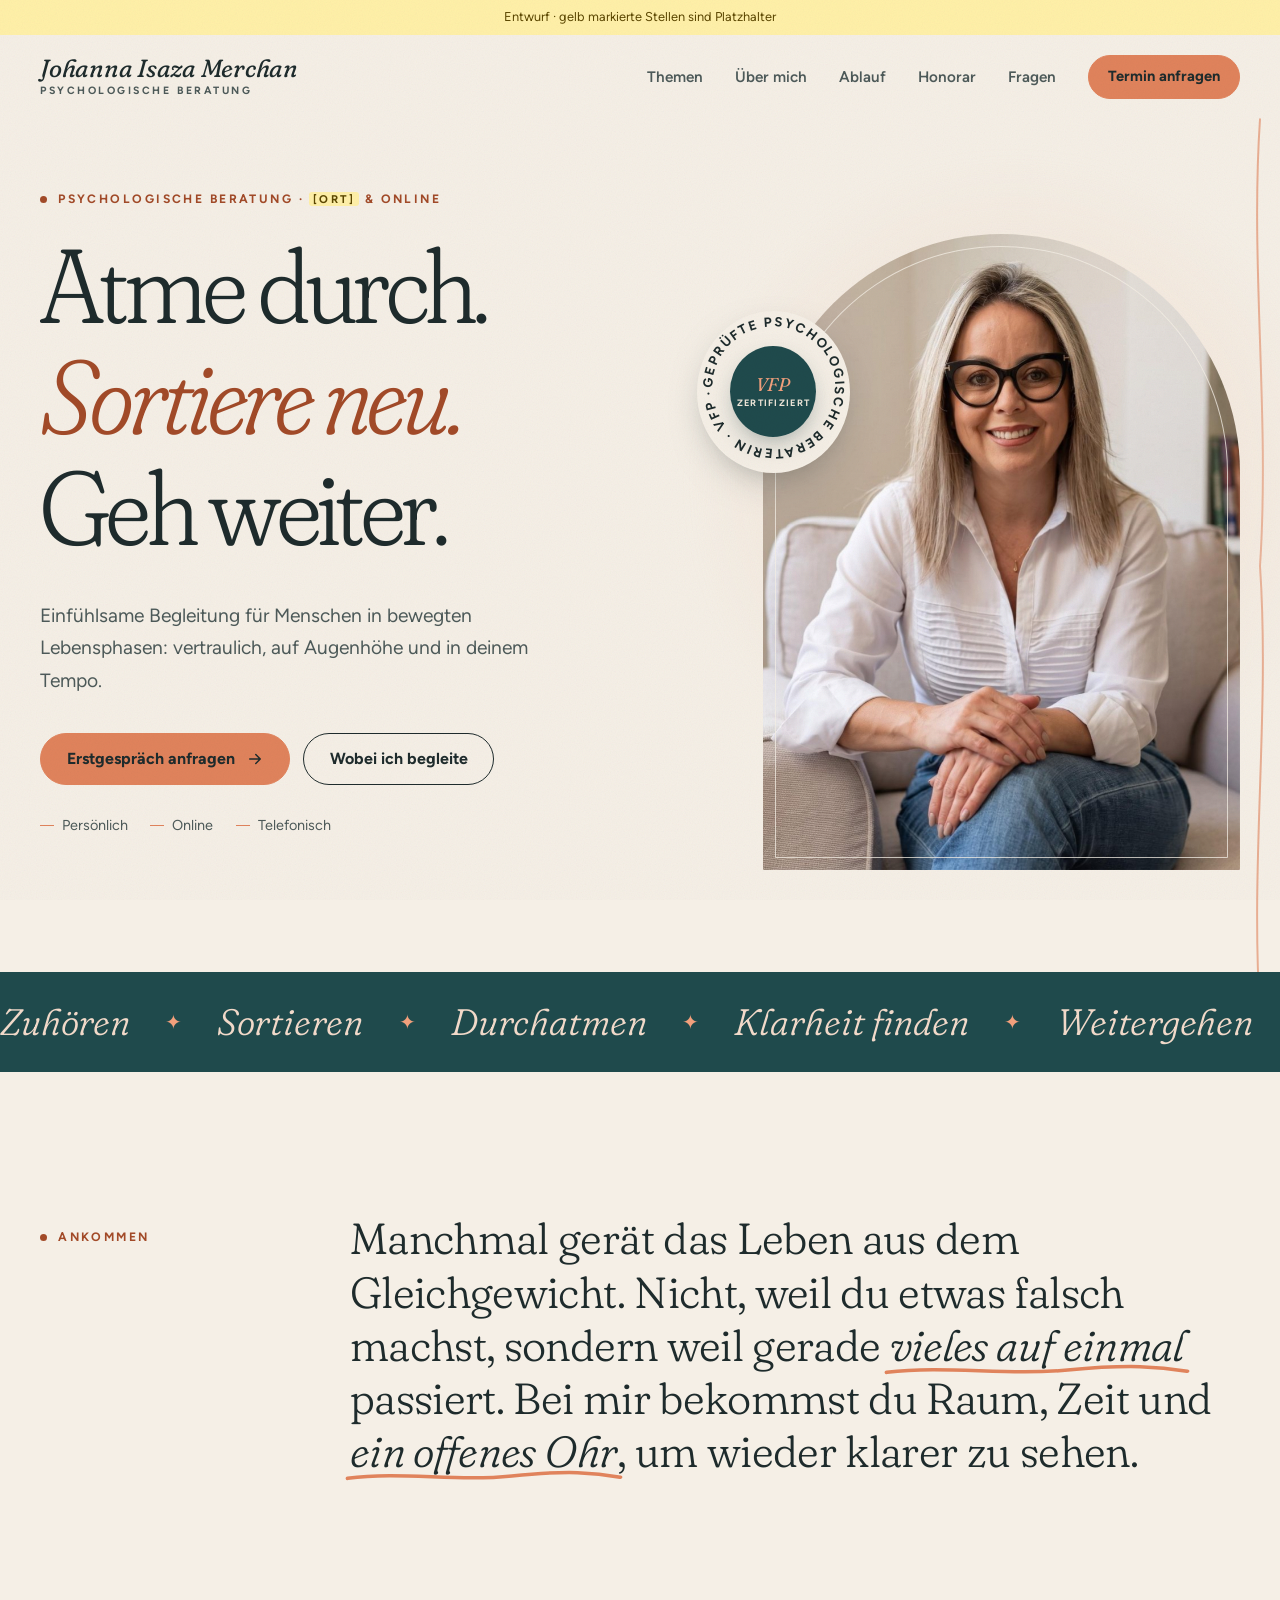
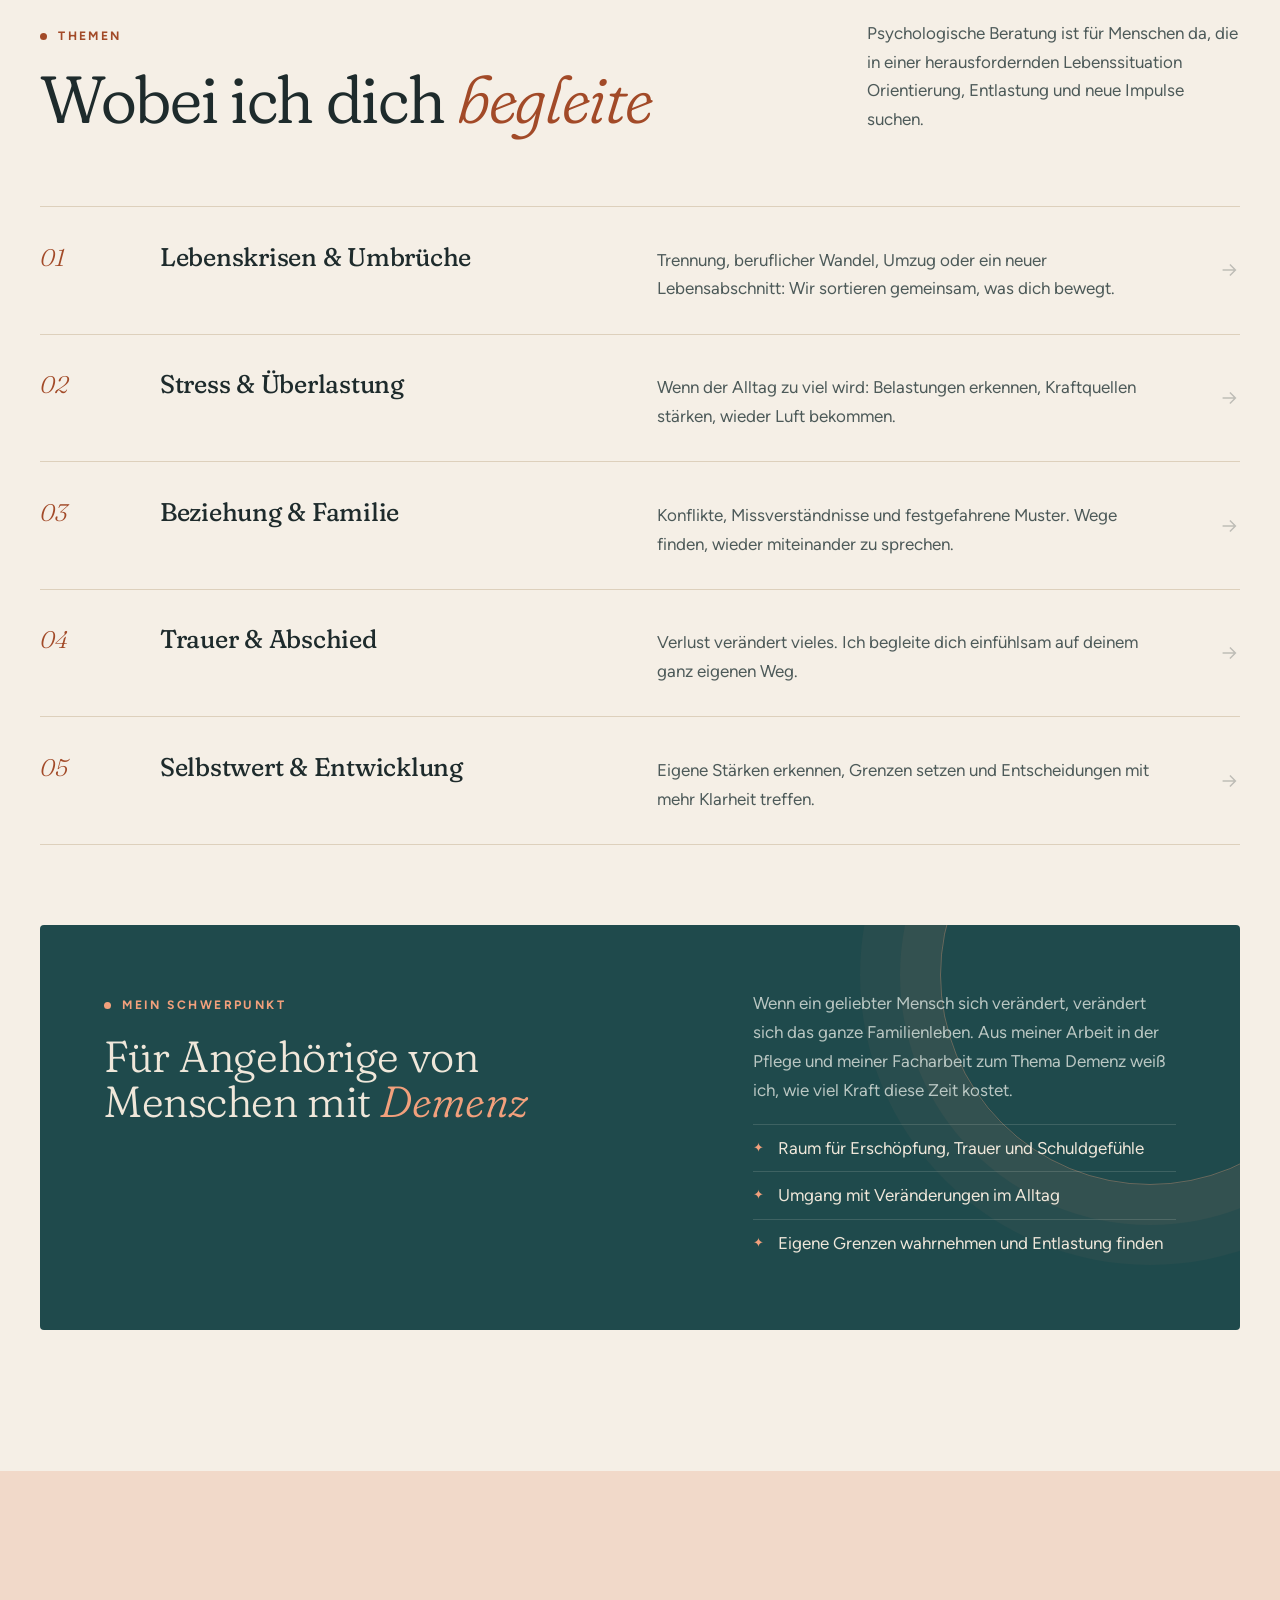
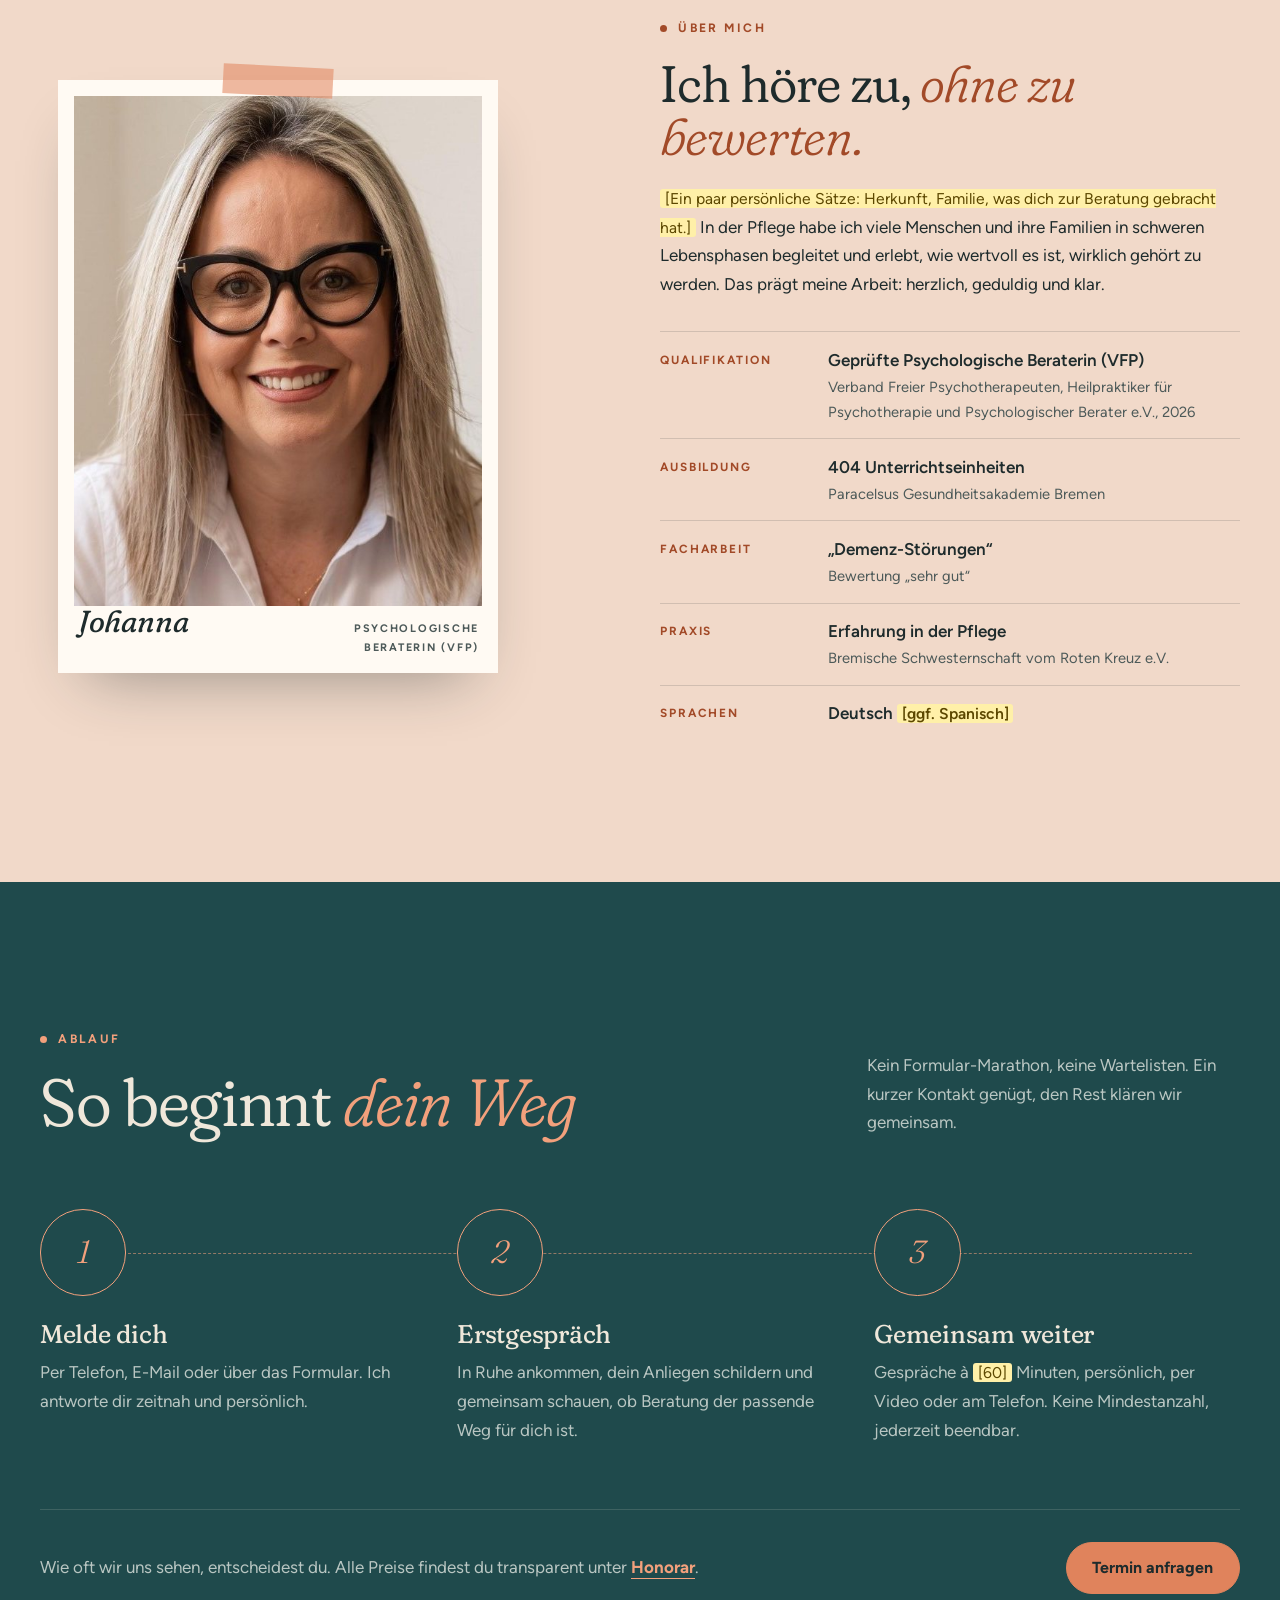
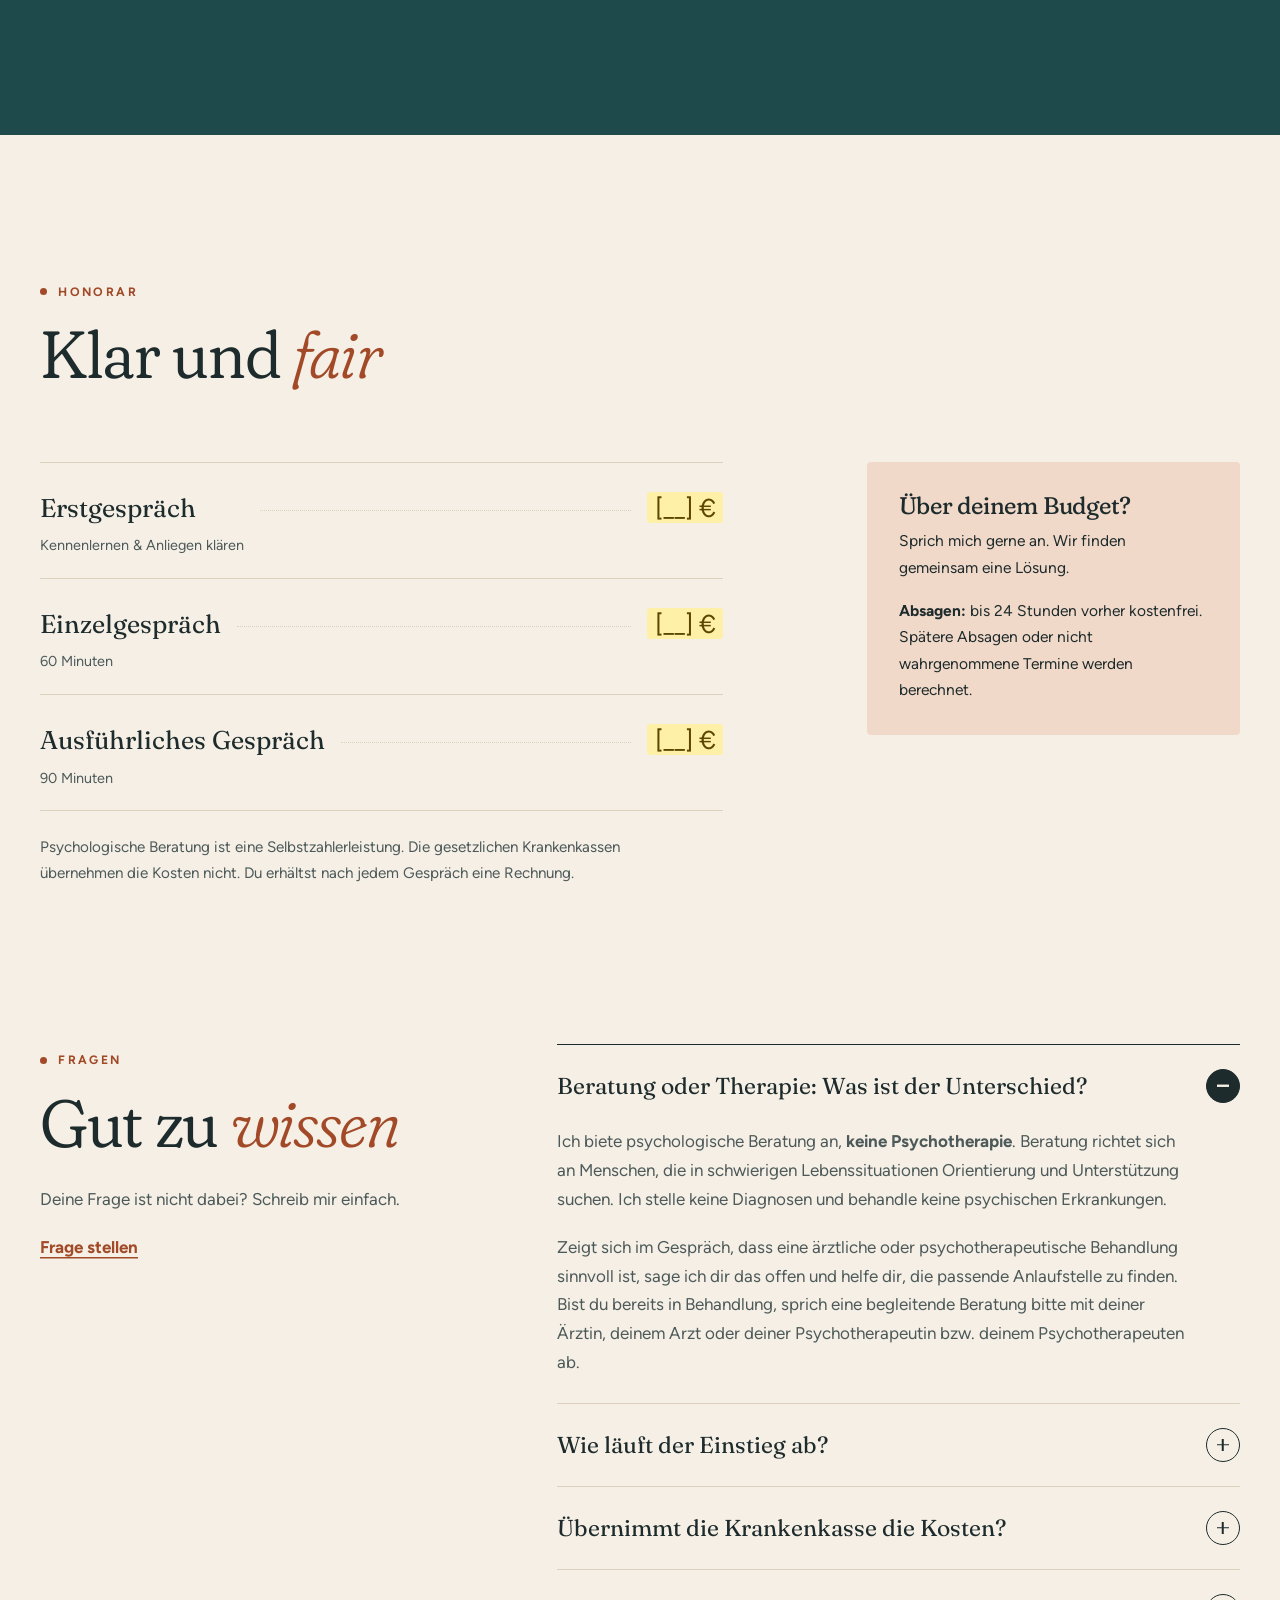
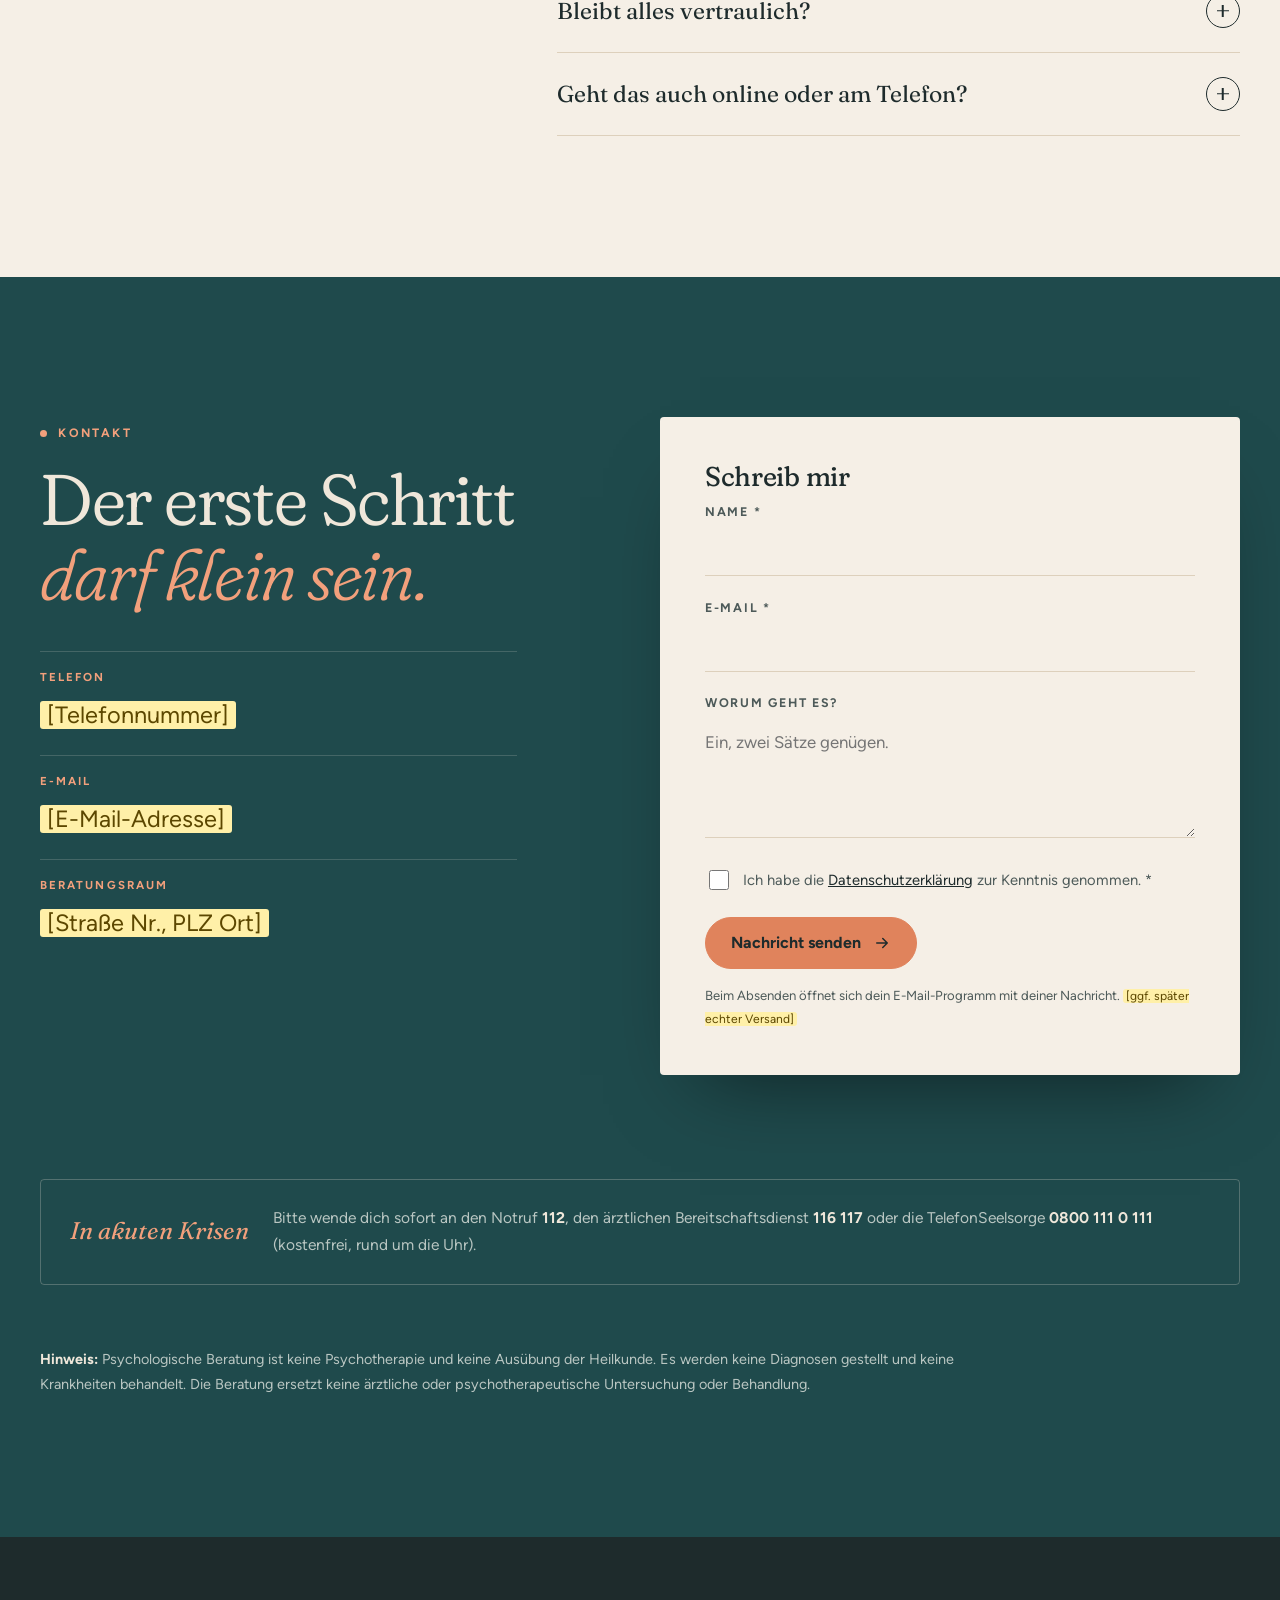
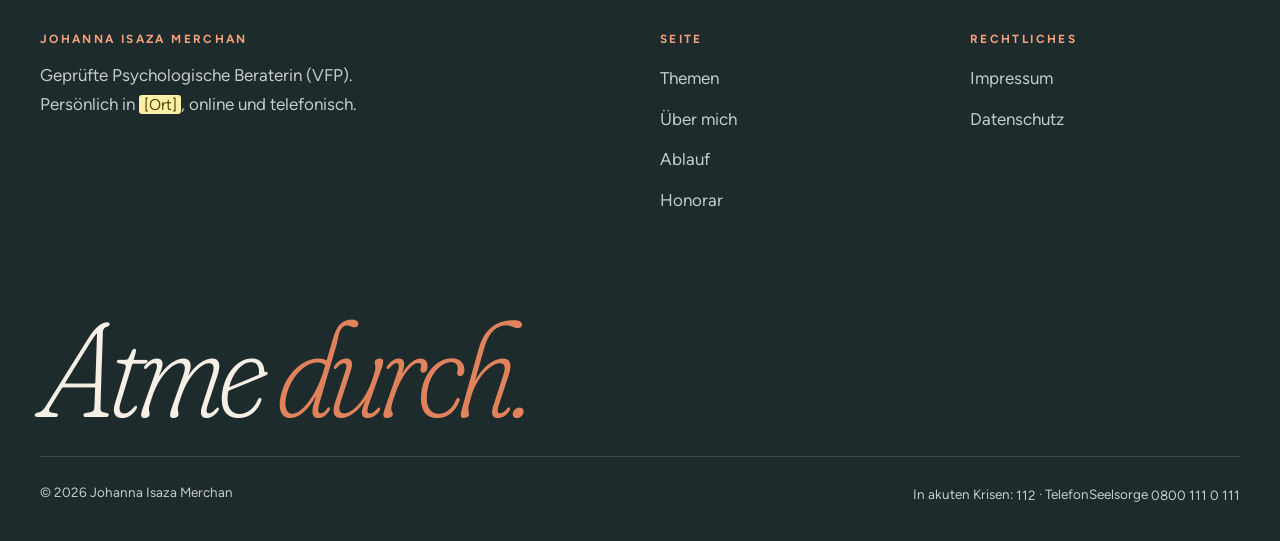
==== index.html @ af88d8fa "Redesign: original 'Der Weg' concept with design brief Replace the reference-like look with an origi" ====
<!doctype html>
<html lang="de">
<head>
  <meta charset="utf-8">
  <meta name="viewport" content="width=device-width, initial-scale=1, viewport-fit=cover">
  <title>Johanna Isaza Merchan · Psychologische Beratung</title>
  <meta name="description" content="Psychologische Beratung mit Johanna Isaza Merchan, geprüfte Psychologische Beraterin (VFP). Einfühlsame Begleitung bei Lebenskrisen, Stress, Beziehungsfragen und für Angehörige von Menschen mit Demenz.">
  <meta name="theme-color" content="#1f4a4c">
  <link rel="preload" href="assets/fonts/fraunces-latin-full-normal.woff2" as="font" type="font/woff2" crossorigin>
  <link rel="stylesheet" href="assets/css/style.css">
</head>
<body>
  <a class="skip-link" href="#main">Zum Inhalt springen</a>
  <div class="draft-banner">Entwurf · gelb markierte Stellen sind Platzhalter</div>

  <!-- ============ HEADER ============ -->
  <header class="site-header">
    <nav class="wrap nav" aria-label="Hauptnavigation">
      <a class="wordmark" href="#main"><b>Johanna Isaza Merchan</b><span>Psychologische Beratung</span></a>
      <button class="menu-toggle" aria-label="Menü öffnen" aria-expanded="false" aria-controls="menu"><span></span><span></span></button>
      <ul class="menu" id="menu">
        <li><a href="#themen">Themen</a></li>
        <li><a href="#ueber-mich">Über mich</a></li>
        <li><a href="#ablauf">Ablauf</a></li>
        <li><a href="#honorar">Honorar</a></li>
        <li><a href="#fragen">Fragen</a></li>
        <li><a href="#kontakt" class="btn">Termin anfragen</a></li>
        <li class="menu-extra"><em class="ph">[Telefon]</em> · <em class="ph">[E-Mail]</em></li>
      </ul>
    </nav>
  </header>

  <main id="main">
    <svg class="path" aria-hidden="true"><path id="path-line" d=""/></svg>

    <!-- ============ HERO ============ -->
    <section class="hero" aria-labelledby="hero-title">
      <div class="wrap hero-grid">
        <div class="hero-text">
          <span class="label"><span>Psychologische Beratung · <em class="ph">[Ort]</em> &amp; online</span></span>
          <h1 id="hero-title">
            <span class="line"><span style="--i:0">Atme durch.</span></span>
            <span class="line"><span style="--i:1"><em>Sortiere neu.</em></span></span>
            <span class="line"><span style="--i:2">Geh weiter.</span></span>
          </h1>
          <p class="hero-lead">Einfühlsame Begleitung für Menschen in bewegten Lebensphasen: vertraulich, auf Augenhöhe und in deinem Tempo.</p>
          <div class="hero-actions">
            <a href="#kontakt" class="btn">Erstgespräch anfragen
              <svg viewBox="0 0 24 24" fill="none" stroke="currentColor" stroke-width="2" stroke-linecap="round" stroke-linejoin="round" aria-hidden="true"><path d="M5 12h14M13 6l6 6-6 6"/></svg></a>
            <a href="#themen" class="btn btn-outline">Wobei ich begleite</a>
          </div>
          <div class="hero-meta"><span>Persönlich</span><span>Online</span><span>Telefonisch</span></div>
        </div>

        <figure class="hero-photo" style="margin:0">
          <div class="frame">
            <img src="assets/img/johanna.jpg" width="900" height="1118" fetchpriority="high"
                 alt="Johanna Isaza Merchan sitzt lächelnd auf einem hellen Sofa">
          </div>
          <div class="seal" aria-label="Geprüfte Psychologische Beraterin, VFP">
            <svg viewBox="0 0 100 100" aria-hidden="true">
              <defs><path id="seal-circle" d="M50,50 m-40,0 a40,40 0 1,1 80,0 a40,40 0 1,1 -80,0"/></defs>
              <text><textPath href="#seal-circle" textLength="250" lengthAdjust="spacing">Geprüfte Psychologische Beraterin · VFP ·</textPath></text>
            </svg>
            <div class="seal-core" aria-hidden="true"><b>VFP</b><small>ZERTIFIZIERT</small></div>
          </div>
        </figure>
      </div>
    </section>

    <!-- ============ RIBBON ============ -->
    <div class="ribbon" aria-hidden="true">
      <div class="ribbon-track">
        <span>Zuhören</span><span>Sortieren</span><span>Durchatmen</span><span>Klarheit finden</span><span>Weitergehen</span>
        <span>Zuhören</span><span>Sortieren</span><span>Durchatmen</span><span>Klarheit finden</span><span>Weitergehen</span>
      </div>
    </div>

    <!-- ============ STATEMENT ============ -->
    <section class="section" aria-label="Einleitung">
      <div class="wrap statement">
        <span class="label reveal">Ankommen</span>
        <p class="reveal" style="--d:.1s">Manchmal gerät das Leben aus dem Gleichgewicht. Nicht, weil du etwas falsch machst,
          sondern weil gerade <mark>vieles auf einmal</mark> passiert. Bei mir bekommst du Raum, Zeit und
          <mark>ein offenes Ohr</mark>, um wieder klarer zu sehen.</p>
      </div>
    </section>

    <!-- ============ TOPICS ============ -->
    <section id="themen" class="section" style="padding-top:0" aria-labelledby="topics-title">
      <div class="wrap">
        <div class="section-head">
          <div class="reveal">
            <span class="label">Themen</span>
            <h2 id="topics-title">Wobei ich dich <em>begleite</em></h2>
          </div>
          <p class="reveal" style="--d:.1s">Psychologische Beratung ist für Menschen da, die in einer herausfordernden Lebenssituation Orientierung, Entlastung und neue Impulse suchen.</p>
        </div>

        <ol class="topics">
          <li class="topic reveal"><h3>Lebenskrisen &amp; Umbrüche</h3><p>Trennung, beruflicher Wandel, Umzug oder ein neuer Lebensabschnitt: Wir sortieren gemeinsam, was dich bewegt.</p><svg class="arrow" viewBox="0 0 24 24" stroke-width="1.6" aria-hidden="true"><path d="M5 12h14M13 6l6 6-6 6"/></svg></li>
          <li class="topic reveal"><h3>Stress &amp; Überlastung</h3><p>Wenn der Alltag zu viel wird: Belastungen erkennen, Kraftquellen stärken, wieder Luft bekommen.</p><svg class="arrow" viewBox="0 0 24 24" stroke-width="1.6" aria-hidden="true"><path d="M5 12h14M13 6l6 6-6 6"/></svg></li>
          <li class="topic reveal"><h3>Beziehung &amp; Familie</h3><p>Konflikte, Missverständnisse und festgefahrene Muster. Wege finden, wieder miteinander zu sprechen.</p><svg class="arrow" viewBox="0 0 24 24" stroke-width="1.6" aria-hidden="true"><path d="M5 12h14M13 6l6 6-6 6"/></svg></li>
          <li class="topic reveal"><h3>Trauer &amp; Abschied</h3><p>Verlust verändert vieles. Ich begleite dich einfühlsam auf deinem ganz eigenen Weg.</p><svg class="arrow" viewBox="0 0 24 24" stroke-width="1.6" aria-hidden="true"><path d="M5 12h14M13 6l6 6-6 6"/></svg></li>
          <li class="topic reveal"><h3>Selbstwert &amp; Entwicklung</h3><p>Eigene Stärken erkennen, Grenzen setzen und Entscheidungen mit mehr Klarheit treffen.</p><svg class="arrow" viewBox="0 0 24 24" stroke-width="1.6" aria-hidden="true"><path d="M5 12h14M13 6l6 6-6 6"/></svg></li>
        </ol>

        <div class="spotlight reveal">
          <div>
            <span class="label">Mein Schwerpunkt</span>
            <h3>Für Angehörige von Menschen mit <em>Demenz</em></h3>
          </div>
          <div>
            <p>Wenn ein geliebter Mensch sich verändert, verändert sich das ganze Familienleben. Aus meiner Arbeit in der Pflege
              und meiner Facharbeit zum Thema Demenz weiß ich, wie viel Kraft diese Zeit kostet.</p>
            <ul>
              <li>Raum für Erschöpfung, Trauer und Schuldgefühle</li>
              <li>Umgang mit Veränderungen im Alltag</li>
              <li>Eigene Grenzen wahrnehmen und Entlastung finden</li>
            </ul>
          </div>
        </div>
      </div>
    </section>

    <!-- ============ ABOUT ============ -->
    <section id="ueber-mich" class="section blush" aria-labelledby="about-title">
      <div class="wrap about">
        <figure class="card-photo reveal">
          <span class="tape" aria-hidden="true"></span>
          <img src="assets/img/johanna-portrait.jpg" width="560" height="700" loading="lazy" alt="Porträt von Johanna Isaza Merchan">
          <figcaption><b>Johanna</b><span>Psychologische<br>Beraterin (VFP)</span></figcaption>
        </figure>

        <div class="about-text">
          <span class="label reveal">Über mich</span>
          <h2 id="about-title" class="reveal" style="margin-top:1rem">Ich höre zu, <em>ohne zu bewerten.</em></h2>
          <p class="reveal"><em class="ph">[Ein paar persönliche Sätze: Herkunft, Familie, was dich zur Beratung gebracht hat.]</em>
            In der Pflege habe ich viele Menschen und ihre Familien in schweren Lebensphasen begleitet und erlebt,
            wie wertvoll es ist, wirklich gehört zu werden. Das prägt meine Arbeit: herzlich, geduldig und klar.</p>
          <dl class="facts reveal">
            <div><dt>Qualifikation</dt><dd>Geprüfte Psychologische Beraterin (VFP)<small>Verband Freier Psychotherapeuten, Heilpraktiker für Psychotherapie und Psychologischer Berater e.V., 2026</small></dd></div>
            <div><dt>Ausbildung</dt><dd>404 Unterrichtseinheiten<small>Paracelsus Gesundheitsakademie Bremen</small></dd></div>
            <div><dt>Facharbeit</dt><dd>„Demenz-Störungen“<small>Bewertung „sehr gut“</small></dd></div>
            <div><dt>Praxis</dt><dd>Erfahrung in der Pflege<small>Bremische Schwesternschaft vom Roten Kreuz e.V.</small></dd></div>
            <div><dt>Sprachen</dt><dd>Deutsch <em class="ph">[ggf. Spanisch]</em></dd></div>
          </dl>
        </div>
      </div>
    </section>

    <!-- ============ PROCESS ============ -->
    <section id="ablauf" class="section dark" aria-labelledby="process-title">
      <div class="wrap">
        <div class="section-head">
          <div class="reveal">
            <span class="label">Ablauf</span>
            <h2 id="process-title">So beginnt <em>dein Weg</em></h2>
          </div>
          <p class="reveal" style="--d:.1s">Kein Formular-Marathon, keine Wartelisten. Ein kurzer Kontakt genügt, den Rest klären wir gemeinsam.</p>
        </div>
        <ol class="steps">
          <li class="step reveal"><span class="step-no">1</span><h3>Melde dich</h3><p>Per Telefon, E-Mail oder über das Formular. Ich antworte dir zeitnah und persönlich.</p></li>
          <li class="step reveal" style="--d:.12s"><span class="step-no">2</span><h3>Erstgespräch</h3><p>In Ruhe ankommen, dein Anliegen schildern und gemeinsam schauen, ob Beratung der passende Weg für dich ist.</p></li>
          <li class="step reveal" style="--d:.24s"><span class="step-no">3</span><h3>Gemeinsam weiter</h3><p>Gespräche à <em class="ph">[60]</em> Minuten, persönlich, per Video oder am Telefon. Keine Mindestanzahl, jederzeit beendbar.</p></li>
        </ol>
        <div class="process-foot reveal">
          <p>Wie oft wir uns sehen, entscheidest du. Alle Preise findest du transparent unter <a href="#honorar" class="link">Honorar</a>.</p>
          <a href="#kontakt" class="btn">Termin anfragen</a>
        </div>
      </div>
    </section>

    <!-- ============ FEES ============ -->
    <section id="honorar" class="section" aria-labelledby="fees-title">
      <div class="wrap">
        <div class="section-head">
          <div class="reveal">
            <span class="label">Honorar</span>
            <h2 id="fees-title">Klar und <em>fair</em></h2>
          </div>
        </div>
        <div class="fees">
          <div class="menu-card reveal">
            <div class="price"><span class="what">Erstgespräch<small>Kennenlernen &amp; Anliegen klären</small></span><span class="dots"></span><span class="amount"><em class="ph">[__] €</em></span></div>
            <div class="price"><span class="what">Einzelgespräch<small>60 Minuten</small></span><span class="dots"></span><span class="amount"><em class="ph">[__] €</em></span></div>
            <div class="price"><span class="what">Ausführliches Gespräch<small>90 Minuten</small></span><span class="dots"></span><span class="amount"><em class="ph">[__] €</em></span></div>
            <p class="fees-note">Psychologische Beratung ist eine Selbstzahlerleistung. Die gesetzlichen Krankenkassen übernehmen die Kosten nicht. Du erhältst nach jedem Gespräch eine Rechnung.</p>
          </div>
          <aside class="side-note reveal" style="--d:.12s">
            <h3>Über deinem Budget?</h3>
            <p>Sprich mich gerne an. Wir finden gemeinsam eine Lösung.</p>
            <p><b>Absagen:</b> bis 24 Stunden vorher kostenfrei. Spätere Absagen oder nicht wahrgenommene Termine werden berechnet.</p>
          </aside>
        </div>
      </div>
    </section>

    <!-- ============ FAQ ============ -->
    <section id="fragen" class="section" style="padding-top:0" aria-labelledby="faq-title">
      <div class="wrap faq-grid">
        <div class="faq-intro reveal">
          <span class="label">Fragen</span>
          <h2 id="faq-title" style="margin-top:1rem">Gut zu <em>wissen</em></h2>
          <p>Deine Frage ist nicht dabei? Schreib mir einfach.</p>
          <a href="#kontakt" class="link">Frage stellen</a>
        </div>
        <div class="faq-list reveal" style="--d:.1s">
          <details open>
            <summary>Beratung oder Therapie: Was ist der Unterschied?<i aria-hidden="true"></i></summary>
            <div class="answer">
              <p>Ich biete psychologische Beratung an, <strong>keine Psychotherapie</strong>. Beratung richtet sich an Menschen,
                die in schwierigen Lebenssituationen Orientierung und Unterstützung suchen. Ich stelle keine Diagnosen und
                behandle keine psychischen Erkrankungen.</p>
              <p>Zeigt sich im Gespräch, dass eine ärztliche oder psychotherapeutische Behandlung sinnvoll ist, sage ich dir das
                offen und helfe dir, die passende Anlaufstelle zu finden. Bist du bereits in Behandlung, sprich eine begleitende
                Beratung bitte mit deiner Ärztin, deinem Arzt oder deiner Psychotherapeutin bzw. deinem Psychotherapeuten ab.</p>
            </div>
          </details>
          <details>
            <summary>Wie läuft der Einstieg ab?<i aria-hidden="true"></i></summary>
            <div class="answer"><p>Du meldest dich per Telefon, E-Mail oder Formular. Im Erstgespräch schilderst du in Ruhe deine Situation, und wir planen gemeinsam die nächsten Schritte.</p></div>
          </details>
          <details>
            <summary>Übernimmt die Krankenkasse die Kosten?<i aria-hidden="true"></i></summary>
            <div class="answer"><p>Nein. Psychologische Beratung ist keine Kassenleistung, die Kosten trägst du selbst. Nach jedem Gespräch erhältst du eine Rechnung.</p></div>
          </details>
          <details>
            <summary>Bleibt alles vertraulich?<i aria-hidden="true"></i></summary>
            <div class="answer"><p>Ja. Was du mir anvertraust, bleibt unter uns. Mit deinen Daten gehe ich sorgfältig um (siehe <a href="datenschutz.html" class="link">Datenschutz</a>).</p></div>
          </details>
          <details>
            <summary>Geht das auch online oder am Telefon?<i aria-hidden="true"></i></summary>
            <div class="answer"><p>Ja. Viele schätzen es, von zu Hause aus zu sprechen. Gespräche sind persönlich in <em class="ph">[Ort]</em>, per Video oder telefonisch möglich.</p></div>
          </details>
        </div>
      </div>
    </section>

    <!-- ============ CONTACT ============ -->
    <section id="kontakt" class="section dark" aria-labelledby="contact-title">
      <div class="wrap contact">
        <div class="contact-intro">
          <span class="label reveal">Kontakt</span>
          <h2 id="contact-title" class="reveal" style="margin-top:1rem">Der erste Schritt <em>darf klein sein.</em></h2>
          <ul class="contact-lines reveal">
            <li><small>Telefon</small><a href="tel:+490000000000"><em class="ph">[Telefonnummer]</em></a></li>
            <li><small>E-Mail</small><a href="mailto:kontakt@example.de"><em class="ph">[E-Mail-Adresse]</em></a></li>
            <li><small>Beratungsraum</small><span><em class="ph">[Straße Nr., PLZ Ort]</em></span></li>
          </ul>
        </div>

        <form class="form reveal" id="contact-form" style="--d:.12s" novalidate>
          <h3>Schreib mir</h3>
          <div class="field"><label for="name">Name *</label><input id="name" name="name" autocomplete="name" required></div>
          <div class="field"><label for="email">E-Mail *</label><input id="email" name="email" type="email" autocomplete="email" required></div>
          <div class="field"><label for="message">Worum geht es?</label><textarea id="message" name="message" placeholder="Ein, zwei Sätze genügen."></textarea></div>
          <label class="check"><input type="checkbox" name="privacy" required><span>Ich habe die <a href="datenschutz.html">Datenschutzerklärung</a> zur Kenntnis genommen. *</span></label>
          <button type="submit" class="btn">Nachricht senden
            <svg viewBox="0 0 24 24" fill="none" stroke="currentColor" stroke-width="2" stroke-linecap="round" stroke-linejoin="round" aria-hidden="true"><path d="M5 12h14M13 6l6 6-6 6"/></svg></button>
          <p class="hint" style="margin:1rem 0 0">Beim Absenden öffnet sich dein E-Mail-Programm mit deiner Nachricht. <em class="ph">[ggf. später echter Versand]</em></p>
        </form>

        <div class="crisis reveal">
          <strong>In akuten Krisen</strong>
          <p>Bitte wende dich sofort an den Notruf <a href="tel:112">112</a>, den ärztlichen Bereitschaftsdienst
            <a href="tel:116117">116 117</a> oder die TelefonSeelsorge <a href="tel:08001110111">0800 111 0 111</a> (kostenfrei, rund um die Uhr).</p>
        </div>
        <p class="notice"><b>Hinweis:</b> Psychologische Beratung ist keine Psychotherapie und keine Ausübung der Heilkunde. Es werden keine
          Diagnosen gestellt und keine Krankheiten behandelt. Die Beratung ersetzt keine ärztliche oder psychotherapeutische Untersuchung oder Behandlung.</p>
      </div>
    </section>
  </main>

  <!-- ============ FOOTER ============ -->
  <footer class="site-footer">
    <div class="wrap">
      <div class="footer-top">
        <div>
          <h2>Johanna Isaza Merchan</h2>
          <p>Geprüfte Psychologische Beraterin (VFP).<br>Persönlich in <em class="ph">[Ort]</em>, online und telefonisch.</p>
        </div>
        <div>
          <h2>Seite</h2>
          <ul><li><a href="#themen">Themen</a></li><li><a href="#ueber-mich">Über mich</a></li><li><a href="#ablauf">Ablauf</a></li><li><a href="#honorar">Honorar</a></li></ul>
        </div>
        <div>
          <h2>Rechtliches</h2>
          <ul><li><a href="impressum.html">Impressum</a></li><li><a href="datenschutz.html">Datenschutz</a></li></ul>
        </div>
      </div>
      <p class="giant" aria-hidden="true">Atme <em>durch.</em></p>
      <div class="footer-bottom">
        <span>© <span id="year">2026</span> Johanna Isaza Merchan</span>
        <span>In akuten Krisen: <a href="tel:112">112</a> · TelefonSeelsorge <a href="tel:08001110111">0800 111 0 111</a></span>
      </div>
    </div>
  </footer>

  <div class="quickbar" aria-label="Schnellkontakt">
    <a href="#kontakt" class="btn">Termin anfragen</a>
    <a href="tel:+490000000000" class="btn btn-outline">Anrufen</a>
  </div>

  <script src="assets/js/main.js"></script>
</body>
</html>
---- assets/css/style.css ----
/* ==========================================================
   Johanna Isaza Merchan – Psychologische Beratung
   Concept: "Der Weg" – see DESIGN.md
   Fonts are self-hosted (no requests to Google → DSGVO-friendly)
   ========================================================== */

@font-face { font-family: "Fraunces"; font-style: normal; font-weight: 100 900; font-display: swap;
  src: url("../fonts/fraunces-latin-full-normal.woff2") format("woff2"); }
@font-face { font-family: "Fraunces"; font-style: italic; font-weight: 100 900; font-display: swap;
  src: url("../fonts/fraunces-latin-full-italic.woff2") format("woff2"); }
@font-face { font-family: "Figtree"; font-style: normal; font-weight: 300 900; font-display: swap;
  src: url("../fonts/figtree-latin-wght-normal.woff2") format("woff2"); }

:root {
  /* palette – roles documented in DESIGN.md */
  --paper: #f5efe6;
  --paper-deep: #ede4d6;
  --sand: #ddd0bc;
  --blush: #f1d9c9;
  --ink: #1e2b2c;
  --ink-soft: #4d5a59;
  --petrol: #1f4a4c;
  --petrol-deep: #163738;
  --apricot: #e0835c;          /* accent surfaces – always with ink text */
  --apricot-light: #f2a07c;    /* accent text on petrol */
  --apricot-ink: #a24a28;      /* accent text on paper (AA contrast) */
  --on-dark: #efe7da;
  --on-dark-soft: #b9c6c2;

  --display: "Fraunces", "Iowan Old Style", Georgia, serif;
  --text: "Figtree", "Avenir Next", "Segoe UI", sans-serif;

  --max: 1240px;
  --gutter: clamp(1rem, 4vw, 2.5rem);
  --radius: 4px;
  --ease: cubic-bezier(.2, .7, .2, 1);
}

/* ---------- base ---------- */
*, *::before, *::after { box-sizing: border-box; }
html { overflow-x: clip; scroll-behavior: smooth; scroll-padding-top: 90px; -webkit-text-size-adjust: 100%; text-size-adjust: 100%; }
body {
  margin: 0; background: var(--paper); color: var(--ink);
  font-family: var(--text); font-size: 1.0625rem; line-height: 1.7; font-weight: 400;
  -webkit-font-smoothing: antialiased; overflow-x: clip;
}
/* paper grain over everything */
body::after {
  content: ""; position: fixed; inset: 0; pointer-events: none; z-index: 100; opacity: .07; mix-blend-mode: multiply;
  background-image: url("data:image/svg+xml,%3Csvg xmlns='http://www.w3.org/2000/svg' width='180' height='180'%3E%3Cfilter id='n'%3E%3CfeTurbulence type='fractalNoise' baseFrequency='.85' numOctaves='3' stitchTiles='stitch'/%3E%3C/filter%3E%3Crect width='100%25' height='100%25' filter='url(%23n)'/%3E%3C/svg%3E");
}
img { max-width: 100%; height: auto; display: block; }
a { color: inherit; }
::selection { background: var(--apricot); color: var(--ink); }
:focus-visible { outline: 2px solid var(--apricot); outline-offset: 3px; border-radius: 2px; }

h1, h2, h3 {
  font-family: var(--display); font-weight: 340; line-height: 1.04; letter-spacing: -.02em; margin: 0 0 .4em;
  font-variation-settings: "SOFT" 100, "WONK" 0; font-optical-sizing: auto;
}
h1 em, h2 em, h3 em { font-style: italic; font-weight: 300; font-variation-settings: "SOFT" 100, "WONK" 1; }
h2 { font-size: clamp(2.4rem, 5.2vw, 4.4rem); }
h3 { font-size: clamp(1.4rem, 2vw, 1.75rem); font-weight: 420; letter-spacing: -.01em; }
p { margin: 0 0 1.1em; }

.wrap { width: min(var(--max), 100% - 2 * var(--gutter)); margin-inline: auto; position: relative; z-index: 2; }
.label {
  display: inline-flex; align-items: center; gap: .7rem;
  font-size: .76rem; font-weight: 700; letter-spacing: .2em; text-transform: uppercase; color: var(--apricot-ink);
}
.label::before { content: ""; width: 7px; height: 7px; border-radius: 50%; background: currentColor; }
.label > span { line-height: 1.6; }
.dark .label { color: var(--apricot-light); }
.skip-link { position: absolute; left: -999px; top: .5rem; z-index: 200; background: var(--ink); color: var(--paper); padding: .6rem 1rem; }
.skip-link:focus { left: .5rem; }
.sr-only { position: absolute; width: 1px; height: 1px; overflow: hidden; clip: rect(0 0 0 0); white-space: nowrap; }

/* draft placeholders – remove before going live */
.ph { background: #fff0a8; color: #5c4700; padding: 0 .3em; border-radius: 3px; font-style: normal; font-family: var(--text); font-size: .92em; }
.draft-banner { background: #fff0a8; color: #5c4700; text-align: center; font-size: .8rem; padding: .4rem 1rem; position: relative; z-index: 60; }

/* ---------- buttons & links ---------- */
.btn {
  --bg: var(--apricot); --fg: var(--ink);
  display: inline-flex; align-items: center; justify-content: center; gap: .7rem; min-height: 52px;
  padding: .9rem 1.6rem; border-radius: 999px; border: 1.5px solid var(--bg);
  background: var(--bg); color: var(--fg); font: 700 1rem/1 var(--text); text-decoration: none; cursor: pointer;
  transition: transform .4s var(--ease), background .3s, color .3s, border-color .3s;
}
.btn svg { width: 18px; height: 18px; transition: transform .4s var(--ease); }
.btn:hover { transform: translateY(-2px); }
.btn:hover svg { transform: translateX(4px); }
.btn-outline { --bg: transparent; --fg: var(--ink); border-color: var(--ink); }
.btn-outline:hover { --bg: var(--ink); --fg: var(--paper); }
.dark .btn-outline { --fg: var(--on-dark); border-color: var(--on-dark-soft); }
.dark .btn-outline:hover { --bg: var(--on-dark); --fg: var(--petrol); }
.link {
  font-weight: 700; text-decoration: none; color: var(--apricot-ink);
  background: linear-gradient(currentColor, currentColor) 0 100% / 100% 1.5px no-repeat; padding-bottom: 2px;
  transition: background-size .4s var(--ease);
}
.link:hover { background-size: 0 1.5px; background-position: 100% 100%; }
.dark .link { color: var(--apricot-light); }

/* ---------- header ---------- */
.site-header { position: sticky; top: 0; z-index: 50; transition: background .3s, box-shadow .3s; }
.site-header.scrolled { background: rgba(245, 239, 230, .9); backdrop-filter: blur(12px); -webkit-backdrop-filter: blur(12px); box-shadow: 0 1px 0 var(--sand); }
.nav { display: flex; align-items: center; justify-content: space-between; gap: 1.5rem; height: 84px; }
.wordmark { text-decoration: none; display: grid; line-height: 1; }
.wordmark b { font-family: var(--display); font-weight: 400; font-style: italic; font-size: 1.55rem; letter-spacing: -.01em; font-variation-settings: "SOFT" 100, "WONK" 1; }
.wordmark span { font-size: .66rem; letter-spacing: .24em; text-transform: uppercase; font-weight: 700; color: var(--ink-soft); margin-top: .35rem; }
.menu { display: flex; align-items: center; gap: 2rem; list-style: none; margin: 0; padding: 0; }
.menu a:not(.btn) { text-decoration: none; font-weight: 600; font-size: .95rem; color: var(--ink-soft); position: relative; }
.menu a:not(.btn)::after { content: ""; position: absolute; left: 0; right: 100%; bottom: -4px; height: 1.5px; background: var(--apricot); transition: right .35s var(--ease); }
.menu a:not(.btn):hover { color: var(--ink); }
.menu a:not(.btn):hover::after { right: 0; }
.menu .btn { min-height: 44px; padding: .7rem 1.2rem; font-size: .92rem; }
.menu-extra { display: none; }
.menu-toggle { display: none; width: 46px; height: 46px; border: 1.5px solid var(--ink); border-radius: 50%; background: transparent; cursor: pointer; place-content: center; gap: 5px; position: relative; z-index: 2; }
.menu-toggle span { display: block; width: 18px; height: 1.5px; background: var(--ink); transition: transform .3s; }
.menu-toggle[aria-expanded="true"] span:first-child { transform: translateY(3.25px) rotate(45deg); }
.menu-toggle[aria-expanded="true"] span:last-child { transform: translateY(-3.25px) rotate(-45deg); }
.wordmark { position: relative; z-index: 2; }

/* ---------- the path (signature element) ---------- */
.path { position: absolute; inset: 0; width: 100%; height: 100%; z-index: 1; pointer-events: none; overflow: visible; }
.path path { fill: none; stroke: var(--apricot); stroke-width: 2; stroke-linecap: round; vector-effect: non-scaling-stroke; opacity: .6; }
main { position: relative; }

/* ---------- hero ---------- */
.hero { position: relative; overflow-x: clip; padding: clamp(2rem, 5vw, 4rem) 0 clamp(4rem, 8vw, 7rem); }
.hero-grid { display: grid; grid-template-columns: repeat(12, 1fr); gap: 0 var(--gutter); align-items: end; }
.hero-text { grid-column: 1 / span 7; position: relative; z-index: 3; padding-bottom: 2rem; }
.hero h1 { font-size: clamp(3.2rem, 8.2vw, 7.4rem); font-weight: 300; line-height: .98; letter-spacing: -.035em; margin: 1.4rem 0 2rem; }
.hero h1 .line { display: block; overflow: hidden; padding-bottom: .08em; }
.hero h1 .line > span { display: inline-block; animation: rise 1.1s var(--ease) both; animation-delay: calc(var(--i) * .14s + .15s); }
.hero h1 em { color: var(--apricot-ink); }
.hero-lead { font-size: clamp(1.1rem, 1.5vw, 1.28rem); max-width: 31rem; color: var(--ink-soft); animation: fade 1s var(--ease) .75s both; }
.hero-actions { display: flex; flex-wrap: wrap; gap: .8rem; margin: 2.2rem 0 1.8rem; animation: fade 1s var(--ease) .9s both; }
.hero-meta { display: flex; flex-wrap: wrap; gap: .4rem 1.4rem; font-size: .9rem; color: var(--ink-soft); animation: fade 1s var(--ease) 1.05s both; }
.hero-meta span { display: inline-flex; align-items: center; gap: .5rem; }
.hero-meta span::before { content: ""; width: 14px; height: 1.5px; background: var(--apricot); }
.hero-photo { grid-column: 8 / span 5; position: relative; animation: fade 1.4s var(--ease) .3s both; }
.hero-photo::before { /* warm glow */
  content: ""; position: absolute; inset: -12% -20% 10% -15%; z-index: -1;
  background: radial-gradient(closest-side, rgba(224, 131, 92, .45), rgba(241, 217, 201, .35) 55%, transparent);
  filter: blur(10px);
}
.frame { position: relative; border-radius: 999px 999px var(--radius) var(--radius); overflow: hidden; aspect-ratio: 3 / 4; }
.frame img { width: 100%; height: 100%; object-fit: cover; object-position: center 22%; animation: settle 2.2s var(--ease) .3s both; }
.frame::after { content: ""; position: absolute; inset: 12px; border: 1px solid rgba(245, 239, 230, .75); border-radius: inherit; pointer-events: none; }
.seal { position: absolute; width: clamp(120px, 12vw, 160px); aspect-ratio: 1; left: -14%; top: 12%; z-index: 4; }
.seal svg { width: 100%; height: 100%; animation: spin 40s linear infinite; }
.seal text { font: 700 8.6px var(--text); letter-spacing: .21em; text-transform: uppercase; fill: var(--ink); }
.seal-core { position: absolute; inset: 22%; border-radius: 50%; background: var(--petrol); color: var(--on-dark); display: grid; place-items: center; align-content: center; gap: .25rem; text-align: center; line-height: 1; box-shadow: 0 10px 30px -12px rgba(22, 55, 56, .6); }
.seal-core b { font-family: var(--display); font-style: italic; font-weight: 400; font-size: 1.15rem; display: block; color: var(--apricot-light); }
.seal-core small { font-size: .58rem; letter-spacing: .14em; font-weight: 700; }
.seal::before { content: ""; position: absolute; inset: 0; border-radius: 50%; background: var(--paper); box-shadow: 0 14px 40px -18px rgba(30, 43, 44, .5); z-index: -1; }

/* ---------- ribbon ---------- */
.ribbon { background: var(--petrol); color: var(--blush); overflow: hidden; padding: 1.15rem 0; position: relative; z-index: 2; }
.ribbon-track { display: flex; width: max-content; animation: marquee 38s linear infinite; }
.ribbon span { font-family: var(--display); font-style: italic; font-weight: 300; font-size: clamp(1.5rem, 3vw, 2.3rem); white-space: nowrap; padding-right: 2.2rem; display: inline-flex; align-items: center; gap: 2.2rem; font-variation-settings: "SOFT" 100, "WONK" 1; }
.ribbon span::after { content: "✦"; font-style: normal; font-size: .55em; color: var(--apricot-light); }

/* ---------- sections ---------- */
.section { position: relative; padding: clamp(5rem, 11vw, 9rem) 0; }
.dark { background: var(--petrol); color: var(--on-dark); }
.dark h2, .dark h3 { color: var(--on-dark); }
.dark h2 em { color: var(--apricot-light); }
.blush { background: var(--blush); }
.section-head { display: grid; grid-template-columns: repeat(12, 1fr); gap: var(--gutter); margin-bottom: clamp(2.5rem, 6vw, 4.5rem); align-items: end; }
.section-head > div { grid-column: 1 / span 7; }
.section-head > p { grid-column: 9 / span 4; color: var(--ink-soft); margin: 0; }
.dark .section-head > p { color: var(--on-dark-soft); }
.section-head h2 { margin: 1rem 0 0; }
h2 em { color: var(--apricot-ink); }

/* intro statement */
.statement { display: grid; grid-template-columns: repeat(12, 1fr); gap: var(--gutter); }
.statement .label { grid-column: 1 / span 3; align-self: start; margin-top: .9rem; }
.statement p { grid-column: 4 / span 9; font-family: var(--display); font-weight: 300; font-size: clamp(1.7rem, 3.4vw, 2.85rem); line-height: 1.22; letter-spacing: -.015em; margin: 0; font-variation-settings: "SOFT" 100; }
.statement mark { background: none; color: inherit; font-style: italic; position: relative; white-space: nowrap; font-variation-settings: "SOFT" 100, "WONK" 1; }
.statement mark::after { /* hand-drawn underline */
  content: ""; position: absolute; left: -2%; right: -2%; bottom: -.12em; height: .32em;
  background: url("data:image/svg+xml,%3Csvg xmlns='http://www.w3.org/2000/svg' viewBox='0 0 200 12' preserveAspectRatio='none'%3E%3Cpath d='M2 8 C 40 2, 80 11, 120 6 S 180 3, 198 7' fill='none' stroke='%23e0835c' stroke-width='3' stroke-linecap='round'/%3E%3C/svg%3E") center / 100% 100% no-repeat;
}

/* topics – editorial list */
.topics { list-style: none; margin: 0; padding: 0; border-top: 1px solid var(--sand); counter-reset: t; }
.topic {
  display: grid; grid-template-columns: 5rem 1fr 1.1fr 2.5rem; gap: var(--gutter); align-items: baseline;
  padding: 1.9rem 0; border-bottom: 1px solid var(--sand); position: relative; z-index: 0; transition: padding .45s var(--ease);
}
.topic::before { counter-increment: t; content: "0" counter(t); font-family: var(--display); font-style: italic; font-weight: 300; font-size: 1.5rem; color: var(--apricot-ink); }
.topic h3 { margin: 0; transition: color .3s; }
.topic p { margin: 0; color: var(--ink-soft); }
.topic .arrow { width: 22px; height: 22px; stroke: var(--ink); fill: none; justify-self: end; align-self: center; opacity: .25; transition: opacity .3s, transform .45s var(--ease); }
.topic::after { content: ""; position: absolute; inset: 0 -1.5rem; background: var(--paper-deep); z-index: -1; opacity: 0; transition: opacity .35s; border-radius: var(--radius); }
.topic:hover { padding-left: .6rem; }
.topic:hover .arrow { opacity: 1; transform: translateX(6px); }
.topic:hover::after { opacity: 1; }

/* spotlight */
.spotlight { margin-top: clamp(3rem, 7vw, 5rem); display: grid; grid-template-columns: repeat(12, 1fr); gap: var(--gutter); background: var(--petrol); color: var(--on-dark); border-radius: var(--radius); padding: clamp(2rem, 5vw, 4rem); position: relative; overflow: hidden; }
.spotlight::before { content: ""; position: absolute; width: 420px; height: 420px; right: -120px; top: -160px; border-radius: 50%; border: 1px solid rgba(242, 160, 124, .35); box-shadow: 0 0 0 40px rgba(242, 160, 124, .05), 0 0 0 80px rgba(242, 160, 124, .04); }
.spotlight > div:first-child { grid-column: 1 / span 6; position: relative; }
.spotlight > div:last-child { grid-column: 8 / span 5; position: relative; color: var(--on-dark-soft); }
.spotlight h3 { font-size: clamp(1.9rem, 3.4vw, 2.9rem); font-weight: 300; color: var(--on-dark); margin: 1rem 0 0; }
.spotlight h3 em { color: var(--apricot-light); }
.spotlight .label { color: var(--apricot-light); }
.spotlight ul { list-style: none; padding: 0; margin: 1.2rem 0 0; }
.spotlight li { padding: .55rem 0 .55rem 1.6rem; position: relative; border-top: 1px solid rgba(239, 231, 218, .15); color: var(--on-dark); }
.spotlight li::before { content: "✦"; position: absolute; left: 0; color: var(--apricot-light); font-size: .8rem; top: .75rem; }

/* about */
.about { display: grid; grid-template-columns: repeat(12, 1fr); gap: var(--gutter); align-items: center; }
.card-photo { grid-column: 1 / span 5; margin: 0; position: relative; padding: 1rem 1rem 4.2rem; background: #fffaf3; box-shadow: 0 30px 60px -30px rgba(30, 43, 44, .45); transform: rotate(-2.5deg); transition: transform .6s var(--ease); width: 100%; max-width: 440px; justify-self: center; }
.card-photo:hover { transform: rotate(-.5deg) translateY(-4px); }
.card-photo img { aspect-ratio: 4 / 5; object-fit: cover; width: 100%; }
.card-photo figcaption { position: absolute; left: 1.2rem; right: 1.2rem; bottom: 1rem; display: flex; justify-content: space-between; align-items: baseline; gap: 1rem; }
.card-photo figcaption b { font-family: var(--display); font-style: italic; font-weight: 400; font-size: 1.9rem; font-variation-settings: "SOFT" 100, "WONK" 1; }
.card-photo figcaption span { font-size: .68rem; letter-spacing: .16em; text-transform: uppercase; font-weight: 700; color: var(--ink-soft); text-align: right; }
.card-photo .tape { position: absolute; width: 110px; height: 30px; top: -14px; left: 50%; translate: -50% 0; rotate: 3deg; background: rgba(224, 131, 92, .55); }
.about-text { grid-column: 7 / span 6; }
.about-text h2 { font-size: clamp(2.1rem, 4vw, 3.4rem); }
.facts { margin: 2rem 0 0; display: grid; }
.facts div { display: grid; grid-template-columns: 9.5rem 1fr; gap: 1rem; padding: .85rem 0; border-top: 1px solid rgba(30, 43, 44, .15); }
.facts dt { font-size: .74rem; letter-spacing: .16em; text-transform: uppercase; font-weight: 700; color: var(--apricot-ink); padding-top: .25rem; }
.facts dd { margin: 0; font-weight: 600; }
.facts dd small { display: block; font-weight: 400; color: var(--ink-soft); font-size: .92rem; }

/* process */
.steps { display: grid; grid-template-columns: repeat(3, 1fr); gap: clamp(1.5rem, 4vw, 3.5rem); list-style: none; margin: 0; padding: 0; position: relative; }
.steps::before { content: ""; position: absolute; left: 3rem; right: 3rem; top: 2.7rem; border-top: 1.5px dashed rgba(242, 160, 124, .55); }
.step { position: relative; }
.step-no { width: 5.4rem; height: 5.4rem; border-radius: 50%; display: grid; place-items: center; background: var(--petrol); border: 1.5px solid var(--apricot-light); font-family: var(--display); font-style: italic; font-weight: 300; font-size: 2rem; color: var(--apricot-light); margin-bottom: 1.6rem; position: relative; }
.step h3 { color: var(--on-dark); }
.step p { color: var(--on-dark-soft); margin: 0; }
.process-foot { margin-top: clamp(2.5rem, 5vw, 4rem); display: flex; flex-wrap: wrap; gap: 1rem 2rem; align-items: center; padding-top: 2rem; border-top: 1px solid rgba(239, 231, 218, .15); }
.process-foot p { margin: 0; color: var(--on-dark-soft); flex: 1 1 22rem; }

/* fees – menu card */
.fees { display: grid; grid-template-columns: repeat(12, 1fr); gap: var(--gutter); align-items: start; }
.menu-card { grid-column: 1 / span 7; }
.price { display: flex; align-items: baseline; gap: 1rem; padding: 1.25rem 0; border-bottom: 1px solid var(--sand); }
.price:first-child { border-top: 1px solid var(--sand); }
.price .what { font-family: var(--display); font-size: clamp(1.25rem, 2vw, 1.6rem); font-weight: 400; }
.price .what small { display: block; font-family: var(--text); font-size: .9rem; color: var(--ink-soft); font-weight: 400; margin-top: .2rem; }
.price .dots { flex: 1; border-bottom: 1.5px dotted var(--sand); transform: translateY(-.35em); min-width: 2rem; }
.price .amount { font-family: var(--display); font-size: clamp(1.4rem, 2.2vw, 1.9rem); font-weight: 400; }
.fees-note { margin-top: 1.5rem; color: var(--ink-soft); font-size: .95rem; max-width: 38rem; }
.side-note { grid-column: 9 / span 4; background: var(--blush); padding: 2rem; border-radius: var(--radius); position: relative; }
.side-note h3 { font-size: 1.5rem; }
.side-note p { font-size: .97rem; }
.side-note p:last-child { margin: 0; }

/* faq */
.faq-grid { display: grid; grid-template-columns: repeat(12, 1fr); gap: var(--gutter); align-items: start; }
.faq-intro { grid-column: 1 / span 4; position: sticky; top: 110px; }
.faq-intro p { color: var(--ink-soft); }
.faq-list { grid-column: 6 / span 7; border-top: 1px solid var(--ink); }
.faq-list details { border-bottom: 1px solid var(--sand); }
.faq-list summary { list-style: none; cursor: pointer; display: flex; justify-content: space-between; align-items: center; gap: 1.5rem; padding: 1.5rem 0; font-family: var(--display); font-size: clamp(1.2rem, 1.8vw, 1.45rem); font-weight: 400; line-height: 1.3; min-height: 56px; }
.faq-list summary::-webkit-details-marker { display: none; }
.faq-list summary i { flex: 0 0 34px; height: 34px; border-radius: 50%; border: 1.5px solid var(--ink); position: relative; transition: background .3s, transform .45s var(--ease); }
.faq-list summary i::before, .faq-list summary i::after { content: ""; position: absolute; left: 50%; top: 50%; width: 12px; height: 1.5px; background: var(--ink); translate: -50% -50%; transition: transform .35s var(--ease), background .3s; }
.faq-list summary i::after { transform: rotate(90deg); }
.faq-list details[open] summary i { background: var(--ink); transform: rotate(180deg); }
.faq-list details[open] summary i::before { background: var(--paper); }
.faq-list details[open] summary i::after { transform: rotate(0); background: var(--paper); }
.faq-list summary:hover { color: var(--apricot-ink); }
.faq-list .answer { padding: 0 3.5rem 1.6rem 0; color: var(--ink-soft); }
.faq-list .answer p:last-child { margin: 0; }

/* contact */
.contact { display: grid; grid-template-columns: repeat(12, 1fr); gap: var(--gutter); align-items: start; }
.contact-intro { grid-column: 1 / span 5; }
.contact-intro h2 { font-size: clamp(2.6rem, 5.6vw, 4.8rem); }
.contact-lines { list-style: none; padding: 0; margin: 2.5rem 0; }
.contact-lines li { padding: 1rem 0; border-top: 1px solid rgba(239, 231, 218, .18); display: grid; gap: .1rem; }
.contact-lines small { font-size: .72rem; letter-spacing: .18em; text-transform: uppercase; font-weight: 700; color: var(--apricot-light); }
.contact-lines a, .contact-lines span { font-family: var(--display); font-size: clamp(1.3rem, 2vw, 1.65rem); font-weight: 400; text-decoration: none; color: var(--on-dark); padding: .2rem 0; }
.form { grid-column: 7 / span 6; background: var(--paper); color: var(--ink); padding: clamp(1.6rem, 4vw, 2.8rem); border-radius: var(--radius); box-shadow: 0 40px 80px -40px rgba(0, 0, 0, .55); }
.form h3 { font-size: 1.7rem; color: var(--ink); }
.field { position: relative; margin-bottom: 1.3rem; }
.field label { display: block; font-size: .78rem; letter-spacing: .14em; text-transform: uppercase; font-weight: 700; margin-bottom: .3rem; color: var(--ink-soft); }
.field input, .field textarea { width: 100%; font: inherit; font-size: 1.05rem; color: var(--ink); background: transparent; border: 0; border-bottom: 1.5px solid var(--sand); padding: .6rem 0; border-radius: 0; transition: border-color .3s; }
.field textarea { min-height: 120px; resize: vertical; }
.field input:focus, .field textarea:focus { outline: none; border-bottom-color: var(--apricot); }
.check { display: flex; gap: .7rem; align-items: flex-start; font-size: .92rem; color: var(--ink-soft); margin: .5rem 0 1rem; }
.check input { width: 20px; height: 20px; flex: 0 0 20px; margin-top: .15rem; accent-color: var(--petrol); }
.check a { color: var(--ink); }
.hint { font-size: .82rem; color: var(--ink-soft); }
.form .btn { margin-top: .5rem; }
.crisis { grid-column: 1 / -1; margin-top: clamp(2.5rem, 5vw, 4rem); display: grid; grid-template-columns: auto 1fr; gap: 1.5rem; align-items: center; padding: 1.6rem 1.8rem; border: 1px solid rgba(239, 231, 218, .25); border-radius: var(--radius); }
.crisis strong { font-family: var(--display); font-weight: 400; font-style: italic; font-size: 1.5rem; color: var(--apricot-light); }
.crisis p { margin: 0; color: var(--on-dark-soft); font-size: .97rem; }
.crisis a { color: var(--on-dark); font-weight: 700; text-decoration: none; white-space: nowrap; }
.notice { grid-column: 1 / -1; font-size: .9rem; color: var(--on-dark-soft); margin: 1.4rem 0 0; max-width: 60rem; }
.notice b { color: var(--on-dark); }

/* footer */
.site-footer { background: var(--ink); color: #c4cbc8; padding: clamp(3.5rem, 8vw, 6rem) 0 2rem; position: relative; z-index: 2; overflow: hidden; }
.footer-top { display: grid; grid-template-columns: repeat(12, 1fr); gap: var(--gutter); }
.footer-top > div:first-child { grid-column: 1 / span 5; }
.footer-top > div:nth-child(2) { grid-column: 7 / span 3; }
.footer-top > div:nth-child(3) { grid-column: 10 / span 3; }
.site-footer h2 { font-family: var(--text); font-size: .74rem; letter-spacing: .2em; text-transform: uppercase; font-weight: 700; color: var(--apricot-light); margin-bottom: 1rem; }
.site-footer ul { list-style: none; margin: 0; padding: 0; }
.site-footer li { margin-bottom: .45rem; }
.site-footer a { color: #c4cbc8; text-decoration: none; display: inline-block; padding: .15rem 0; }
.site-footer a:hover { color: var(--paper); }
.giant { font-family: var(--display); font-weight: 200; font-style: italic; font-size: clamp(3rem, 10.5vw, 9.6rem); line-height: .95; letter-spacing: -.04em; color: var(--paper); margin: clamp(3rem, 7vw, 5rem) 0 1.5rem; white-space: nowrap; font-variation-settings: "SOFT" 100, "WONK" 1; }
.giant em { color: var(--apricot); }
.footer-bottom { display: flex; flex-wrap: wrap; justify-content: space-between; gap: .8rem 2rem; padding-top: 1.5rem; border-top: 1px solid rgba(255, 255, 255, .12); font-size: .84rem; }

/* mobile quick actions */
.quickbar { display: none; }

/* legal pages */
.legal { padding: clamp(3rem, 7vw, 5rem) 0 6rem; }
.legal .wrap { max-width: 780px; }
.legal h1 { font-size: clamp(2.8rem, 6vw, 4.5rem); font-weight: 300; }
.legal h2 { font-size: 1.7rem; margin-top: 2.4rem; font-weight: 400; }

/* ---------- motion ---------- */
@keyframes rise { from { transform: translateY(105%); } }
@keyframes fade { from { opacity: 0; transform: translateY(16px); } }
@keyframes settle { from { transform: scale(1.12); } }
@keyframes spin { to { transform: rotate(360deg); } }
@keyframes marquee { to { transform: translateX(-50%); } }
.reveal { opacity: 0; transform: translateY(28px); transition: opacity 1s var(--ease), transform 1s var(--ease); transition-delay: var(--d, 0s); }
.reveal.visible { opacity: 1; transform: none; }
@media (prefers-reduced-motion: reduce) {
  *, *::before, *::after { animation: none !important; transition: none !important; }
  .reveal { opacity: 1; transform: none; }
  html { scroll-behavior: auto; }
}

/* ---------- responsive ---------- */
@media (max-width: 1080px) {
  .topic { grid-template-columns: 4rem 1fr 1.2fr; }
  .topic .arrow { display: none; }
  .section-head > div { grid-column: 1 / -1; }
  .section-head > p { grid-column: 1 / span 8; }
}

@media (max-width: 880px) {
  .menu-toggle { display: grid; }
  .menu {
    position: fixed; inset: 0; flex-direction: column; justify-content: center; gap: 1.4rem;
    background: var(--paper); padding: 6rem var(--gutter) 3rem;
    clip-path: circle(0 at calc(100% - 3rem) 3rem); transition: clip-path .6s var(--ease), visibility 0s .6s; visibility: hidden;
  }
  .menu.open { clip-path: circle(150% at calc(100% - 3rem) 3rem); visibility: visible; transition: clip-path .6s var(--ease); }
  .menu a:not(.btn) { font-family: var(--display); font-size: 2.2rem; font-weight: 300; color: var(--ink); }
  .menu .btn { min-height: 52px; padding: .9rem 1.8rem; font-size: 1rem; margin-top: .5rem; }
  .menu-extra { display: block; font-size: .95rem; color: var(--ink-soft); }
  /* backdrop-filter would trap the fixed menu inside the header – use a solid header on phones */
  .site-header.scrolled { backdrop-filter: none; -webkit-backdrop-filter: none; background: var(--paper); }

  /* every 12-column grid becomes a single column on small screens */
  .hero-grid, .section-head, .statement, .spotlight, .about, .fees, .faq-grid, .contact, .footer-top { grid-template-columns: 1fr; }
  .section-head > *, .statement > *, .spotlight > *, .about > *, .fees > *, .faq-grid > *, .contact > *, .footer-top > * { grid-column: 1 / -1 !important; }
  .footer-top { grid-template-columns: 1fr 1fr; }
  .footer-top > div:nth-child(2), .footer-top > div:nth-child(3) { grid-column: auto !important; }
  .hero-text, .hero-photo { grid-column: 1; }
  .hero-text { padding-bottom: 0; }
  .hero-photo { width: min(74%, 400px); justify-self: end; margin-top: 2.5rem; margin-right: 3%; }
  .seal { left: -24%; top: auto; bottom: 12%; }

  .statement .label, .statement p { grid-column: 1 / -1; }
  .statement { gap: 1.2rem; }

  .spotlight > div:first-child, .spotlight > div:last-child { grid-column: 1 / -1; }
  .about { gap: 3rem; }
  .card-photo, .about-text { grid-column: 1 / -1; }
  .card-photo { width: min(82%, 360px); }

  .steps { grid-template-columns: 1fr; gap: 2.2rem; }
  .steps::before { left: 2.7rem; right: auto; top: 2rem; bottom: 2rem; border-top: 0; border-left: 1.5px dashed rgba(242, 160, 124, .55); }
  .step { display: grid; grid-template-columns: 5.4rem 1fr; gap: 0 1.4rem; }
  .step-no { grid-row: span 2; margin: 0; }
  .step h3 { margin-top: .6rem; }

  .menu-card, .side-note, .faq-intro, .faq-list, .contact-intro, .form { grid-column: 1 / -1; }
  .faq-intro { position: static; }
  .footer-top > div:first-child { grid-column: 1 / -1; }
  .footer-top > div:nth-child(2), .footer-top > div:nth-child(3) { grid-column: span 6; }

  .quickbar {
    display: grid; grid-template-columns: 1fr 1fr; gap: .5rem; position: fixed; left: .75rem; right: .75rem; z-index: 40;
    bottom: calc(.75rem + env(safe-area-inset-bottom)); padding: .45rem; border-radius: 999px;
    background: rgba(30, 43, 44, .94); backdrop-filter: blur(10px); -webkit-backdrop-filter: blur(10px);
    transform: translateY(calc(100% + 2rem)); transition: transform .5s var(--ease);
  }
  .quickbar.show { transform: none; }
  .quickbar .btn { min-height: 46px; padding: .7rem 1rem; font-size: .92rem; }
  .quickbar .btn-outline { --fg: var(--paper); border-color: rgba(245, 239, 230, .4); }
  .site-footer { padding-bottom: 6rem; }
}

@media (max-width: 600px) {
  body { font-size: 1rem; }
  .draft-banner { font-size: .72rem; padding: .3rem .8rem; }
  .nav { height: 70px; }
  .wordmark b { font-size: 1.3rem; }
  .wordmark span { font-size: .58rem; letter-spacing: .18em; }
  .hero h1 { font-size: clamp(2.9rem, 13.5vw, 3.6rem); margin: 1.1rem 0 1.3rem; }
  .hero .label { font-size: .68rem; letter-spacing: .14em; align-items: flex-start; }
  .hero .label::before { margin-top: .45rem; flex: 0 0 7px; }
  .hero-actions { margin: 1.6rem 0 1.3rem; }
  .hero-actions .btn { flex: 1 1 100%; }
  .seal { width: 112px; left: -20%; }
  .section { padding: 4.5rem 0; }
  h2 { font-size: clamp(2.2rem, 10vw, 2.8rem); }
  .topic { grid-template-columns: 2.6rem 1fr; gap: .3rem 1rem; padding: 1.4rem 0; }
  .topic::before { grid-row: span 2; font-size: 1.2rem; }
  .topic p { font-size: .96rem; }
  .topic:hover { padding-left: 0; }
  .facts div { grid-template-columns: 1fr; gap: .2rem; }
  .price { flex-wrap: wrap; gap: .3rem 1rem; }
  .price .what { flex: 1 1 60%; }
  .price .dots { display: none; }
  .side-note { padding: 1.5rem; }
  .faq-list .answer { padding-right: 0; }
  .crisis { grid-template-columns: 1fr; gap: .5rem; padding: 1.3rem; }
  .form .btn { width: 100%; }
  .giant { white-space: normal; font-size: 3.4rem; }
}
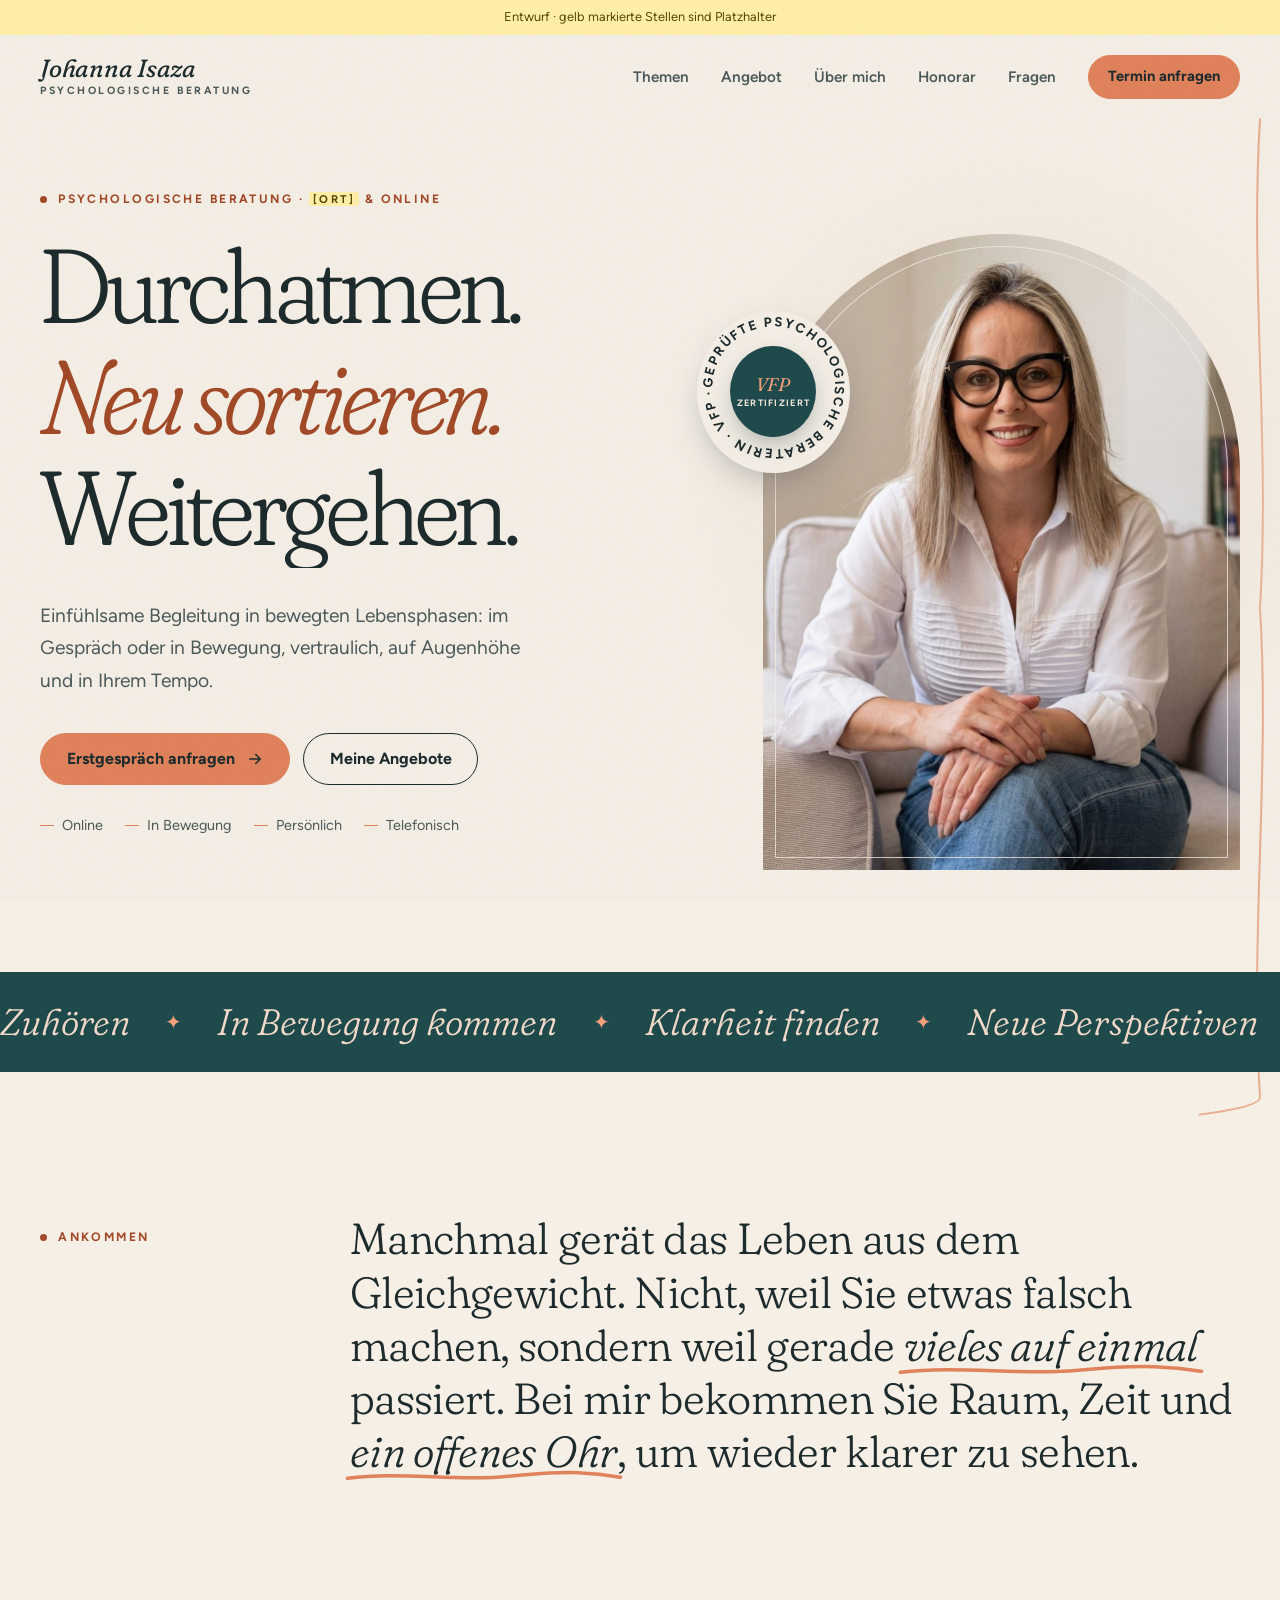
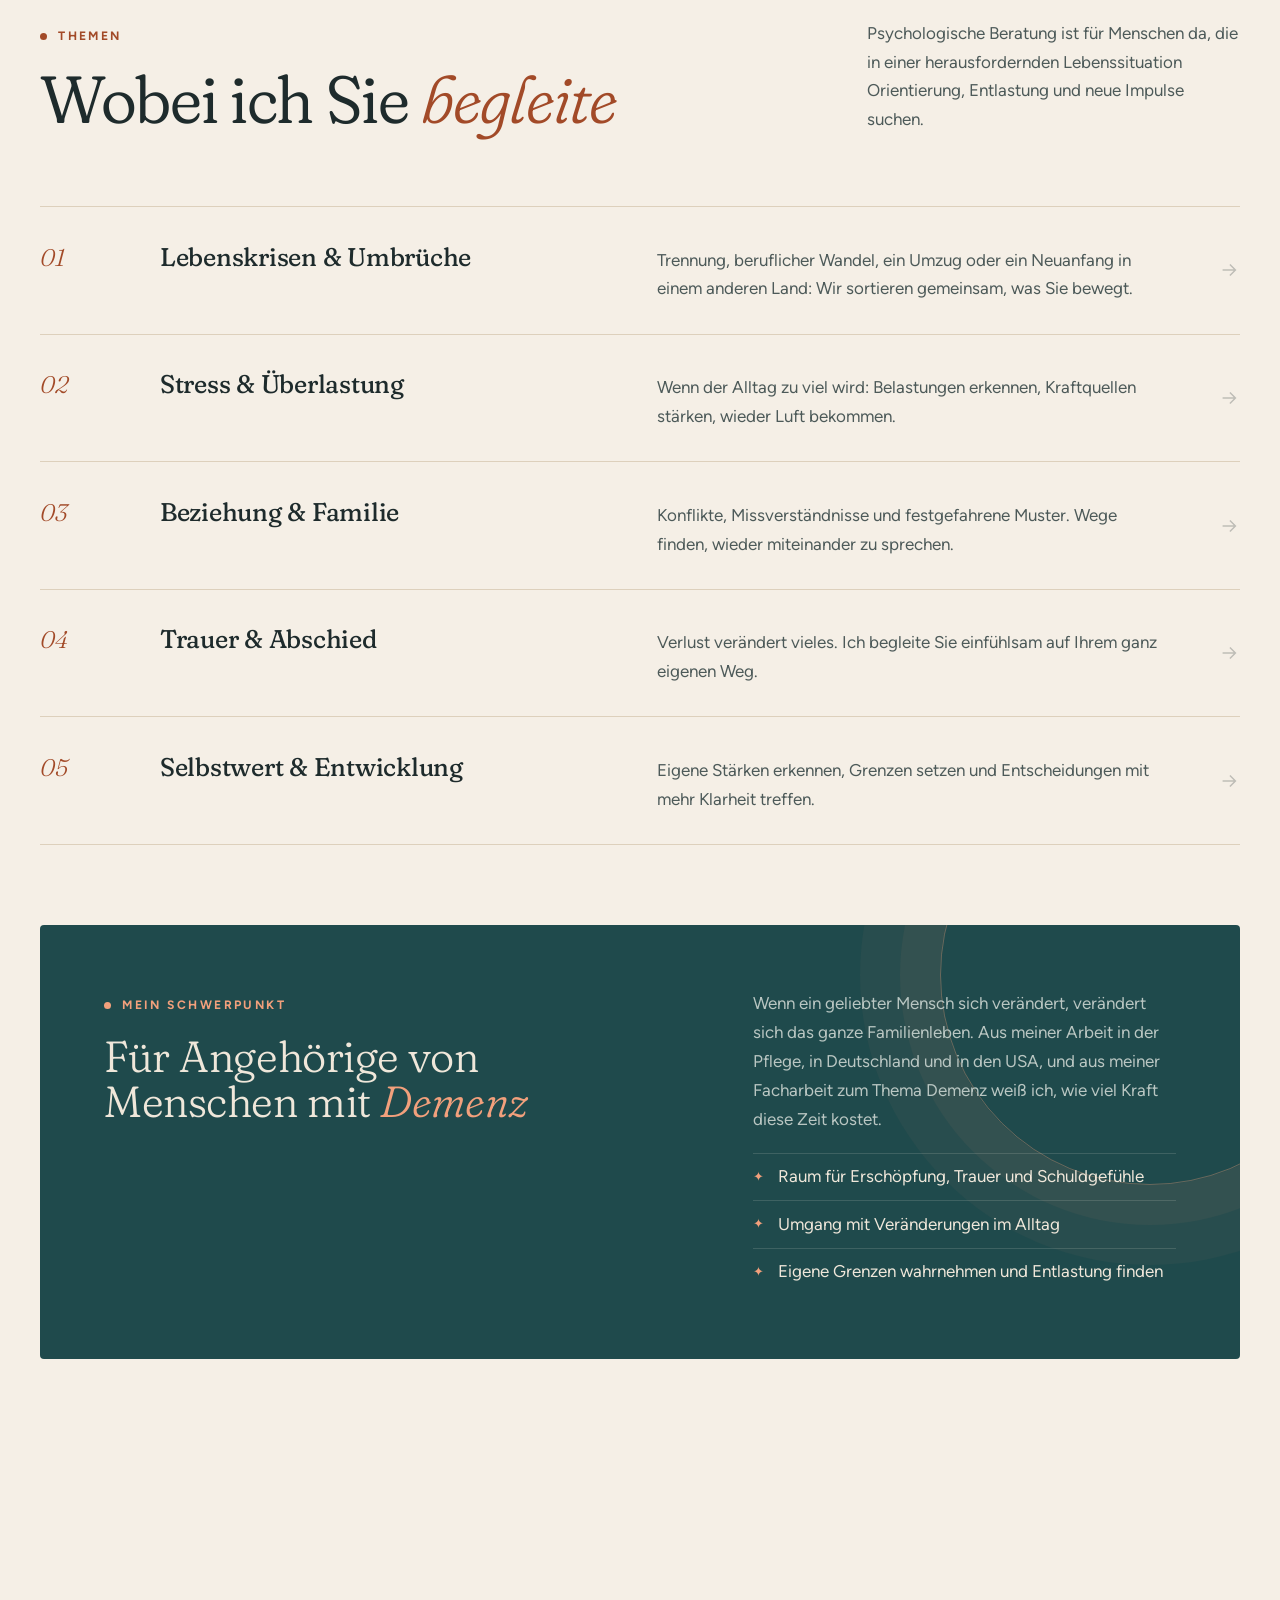
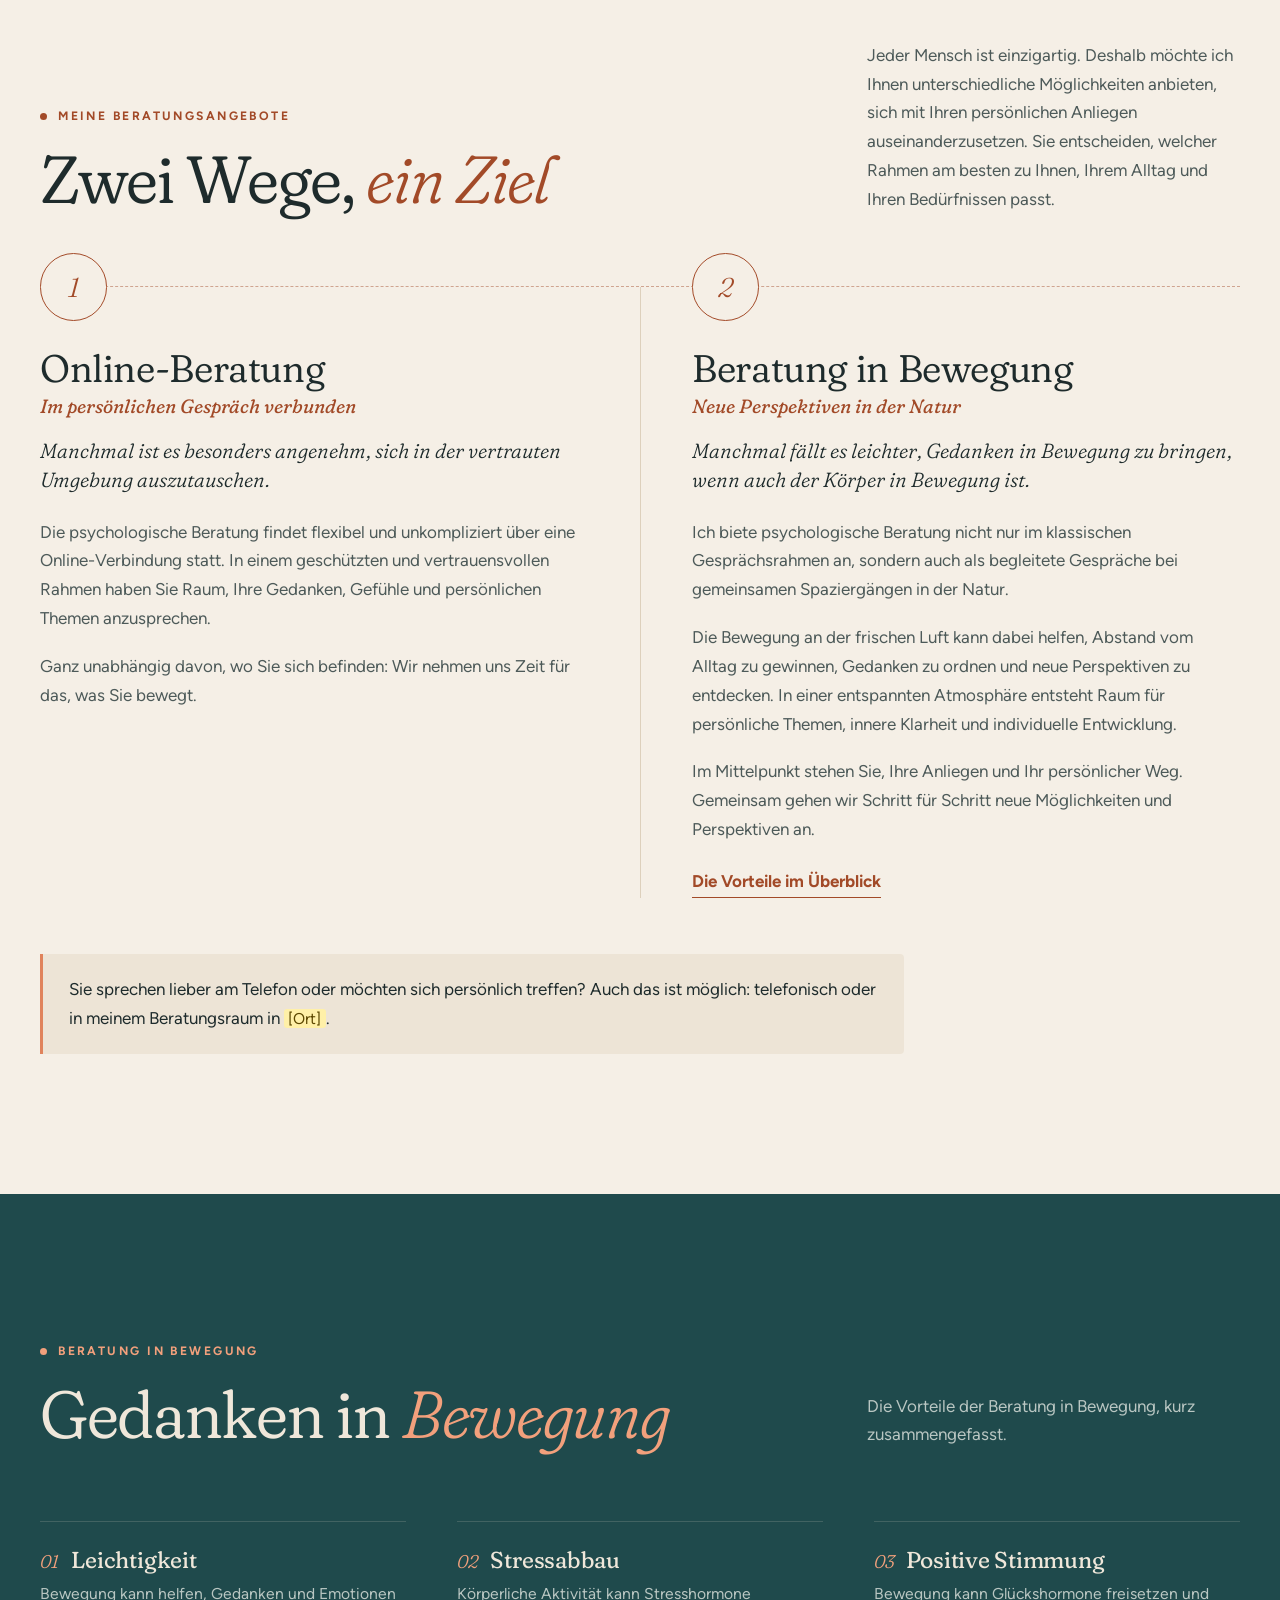
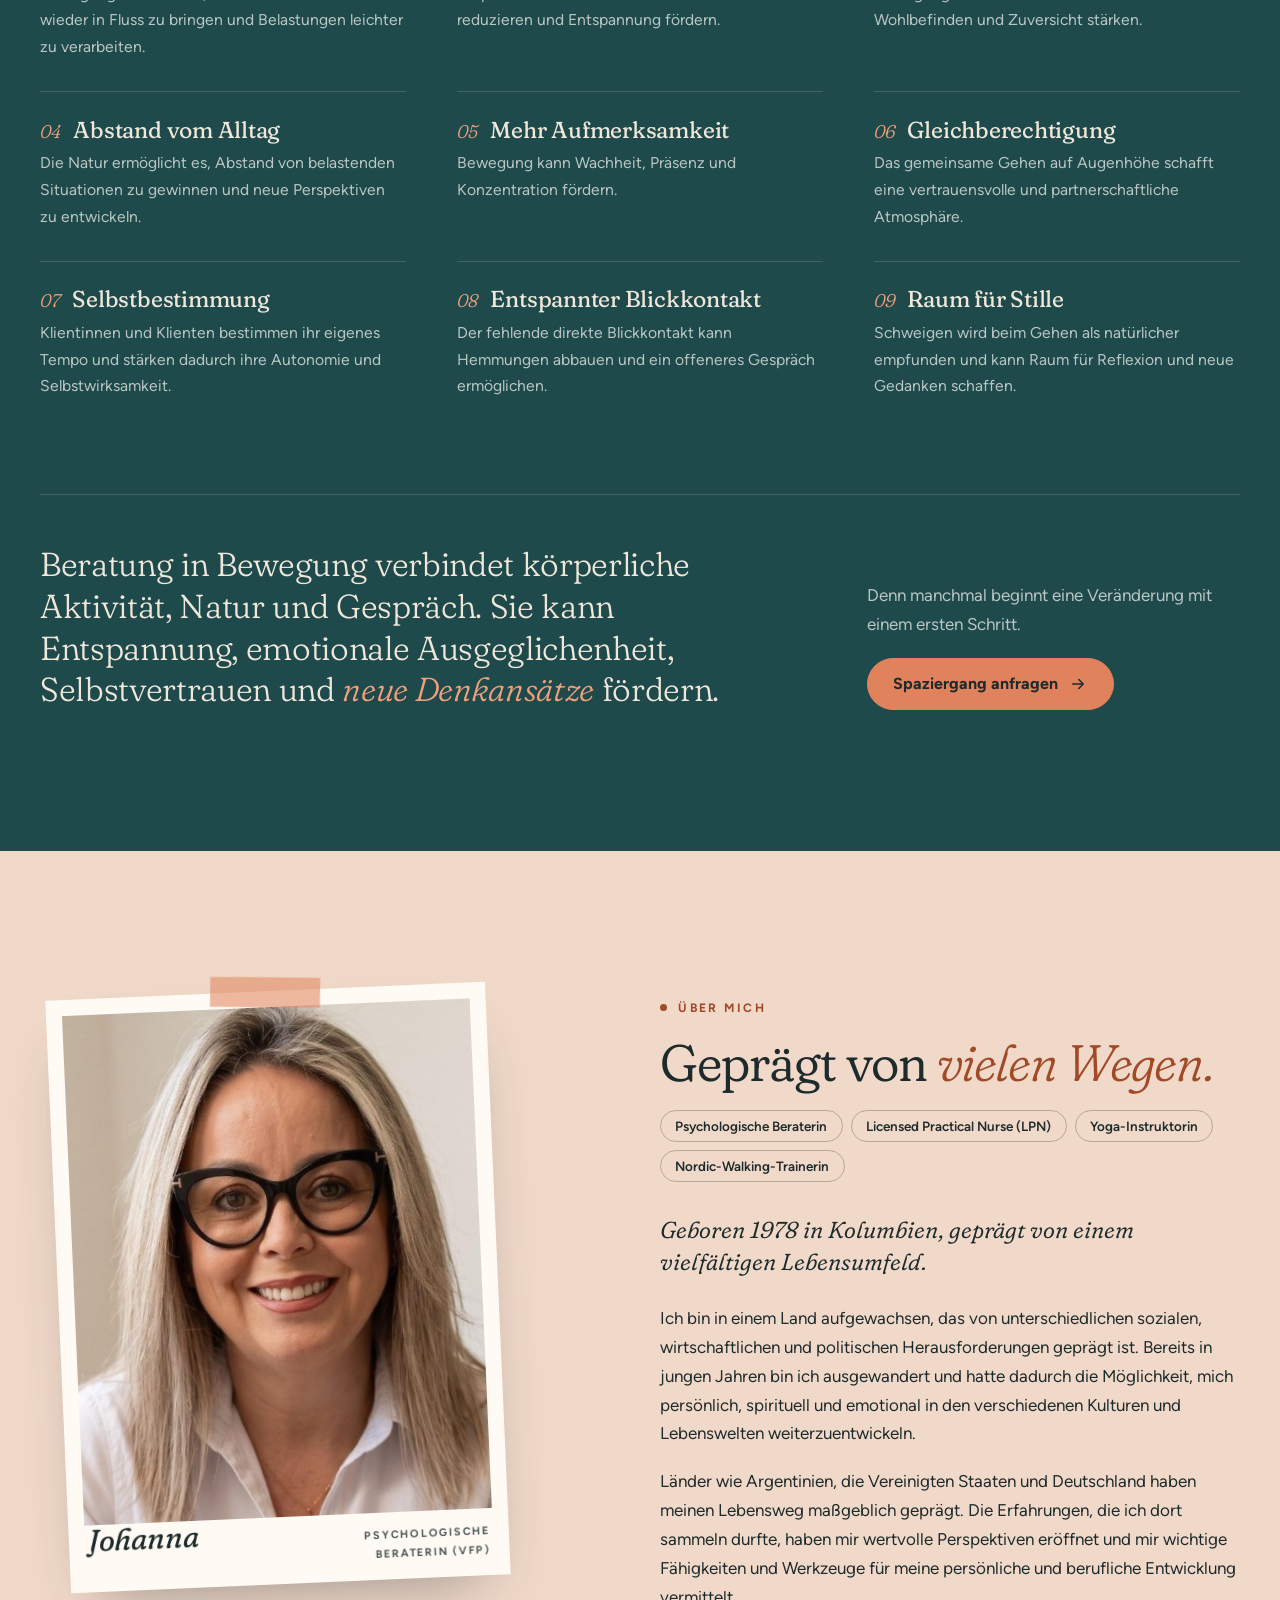
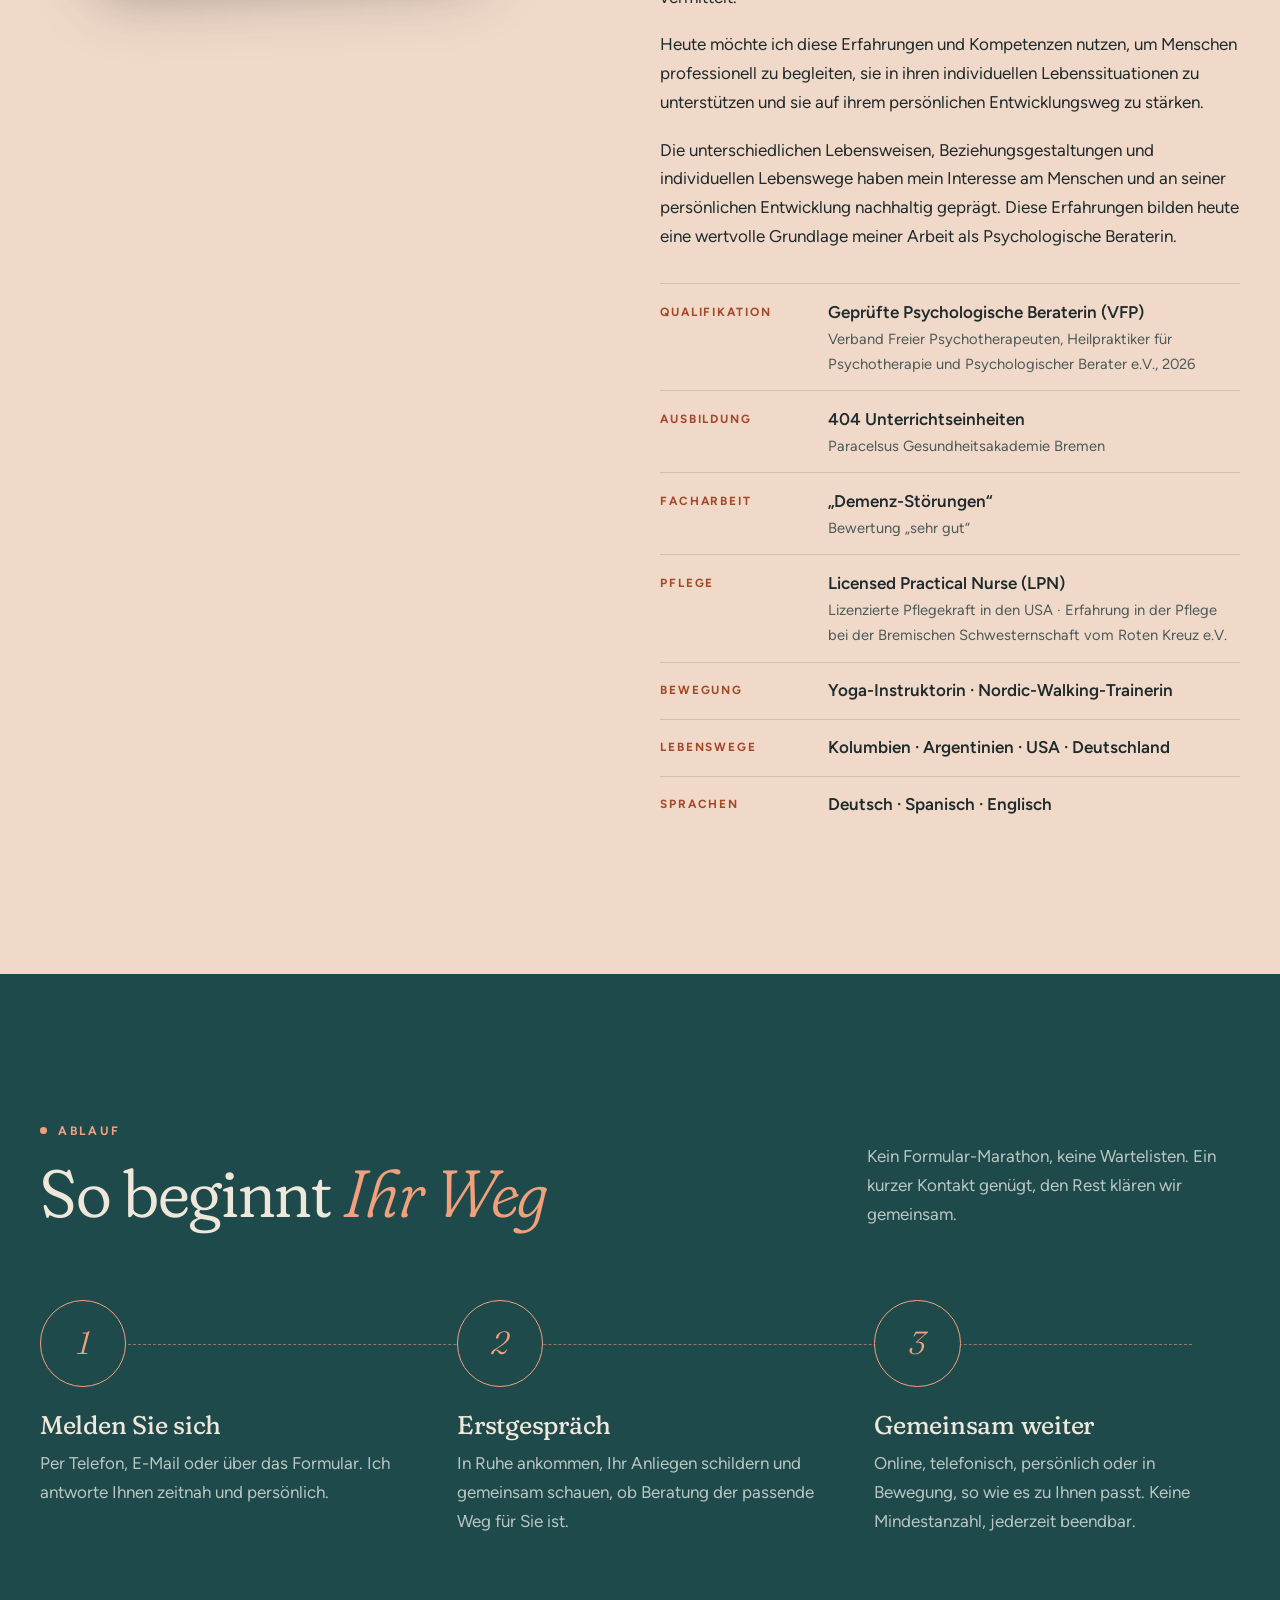
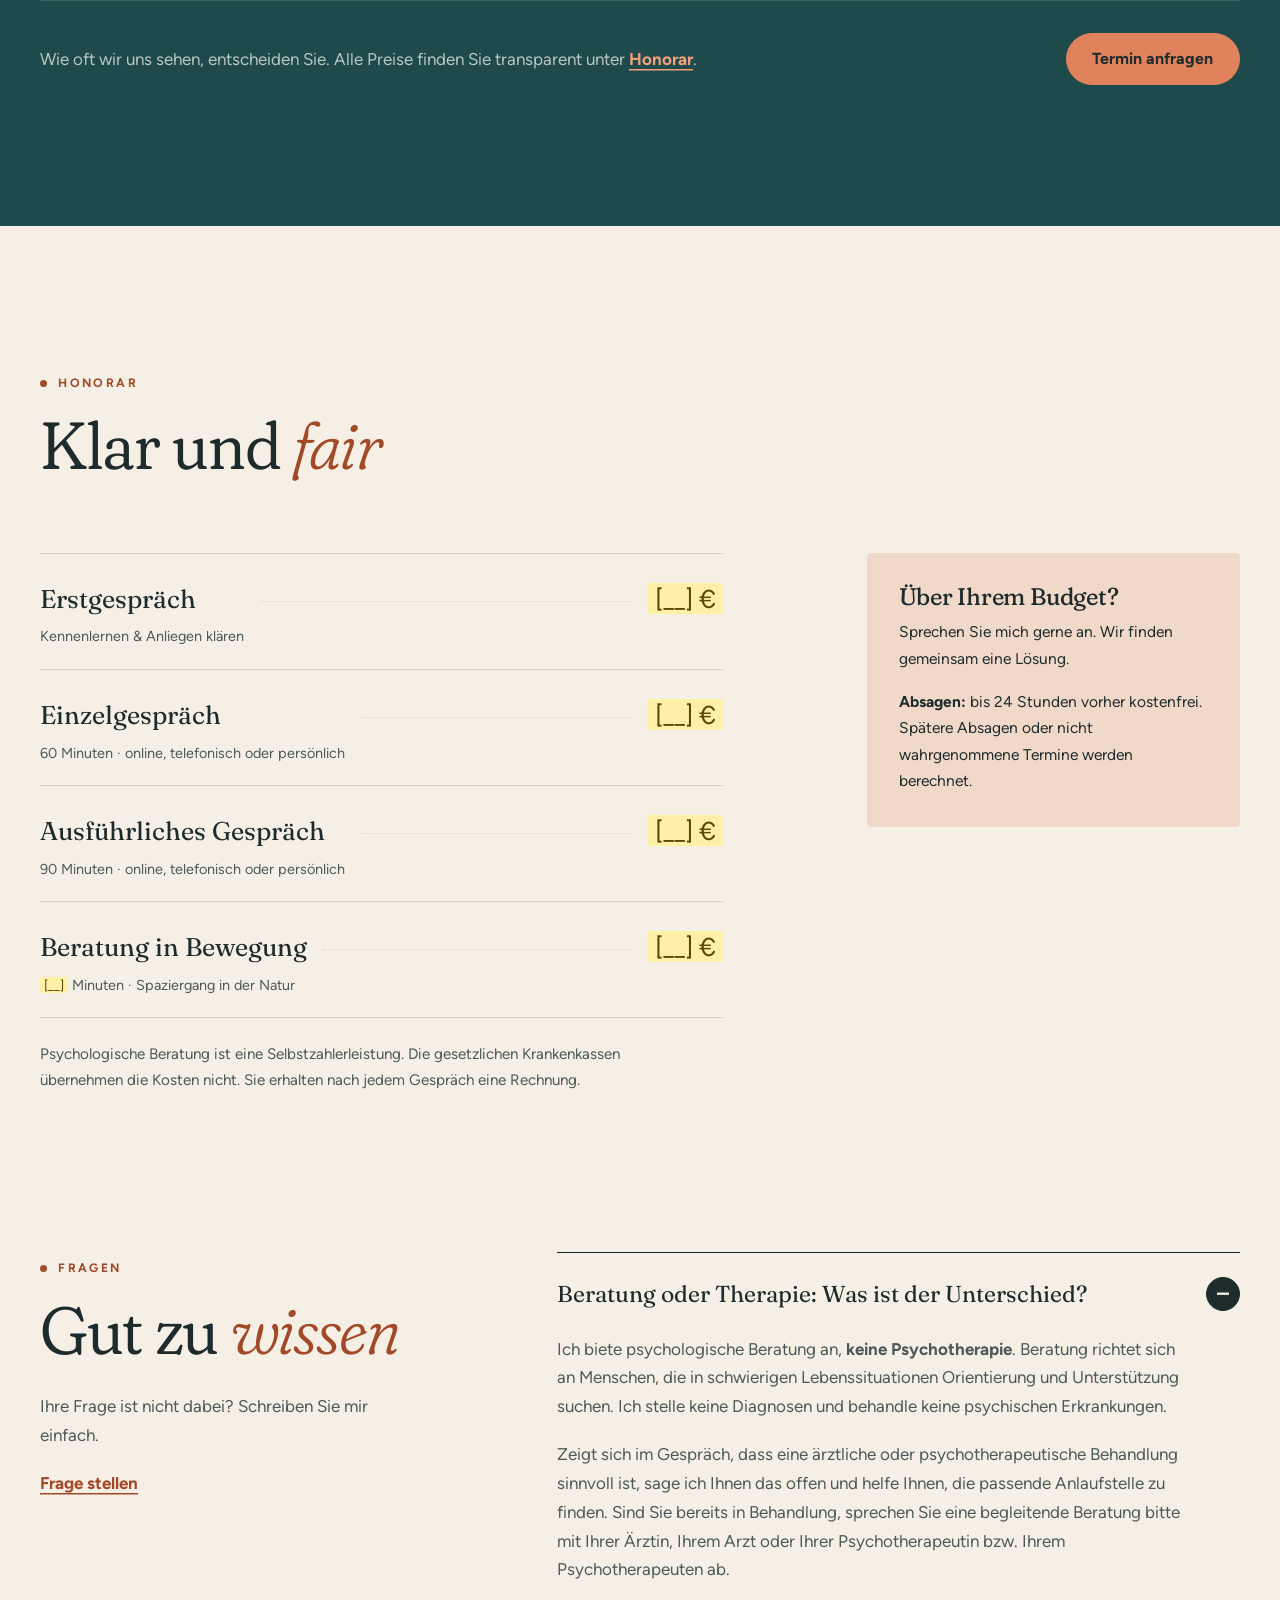
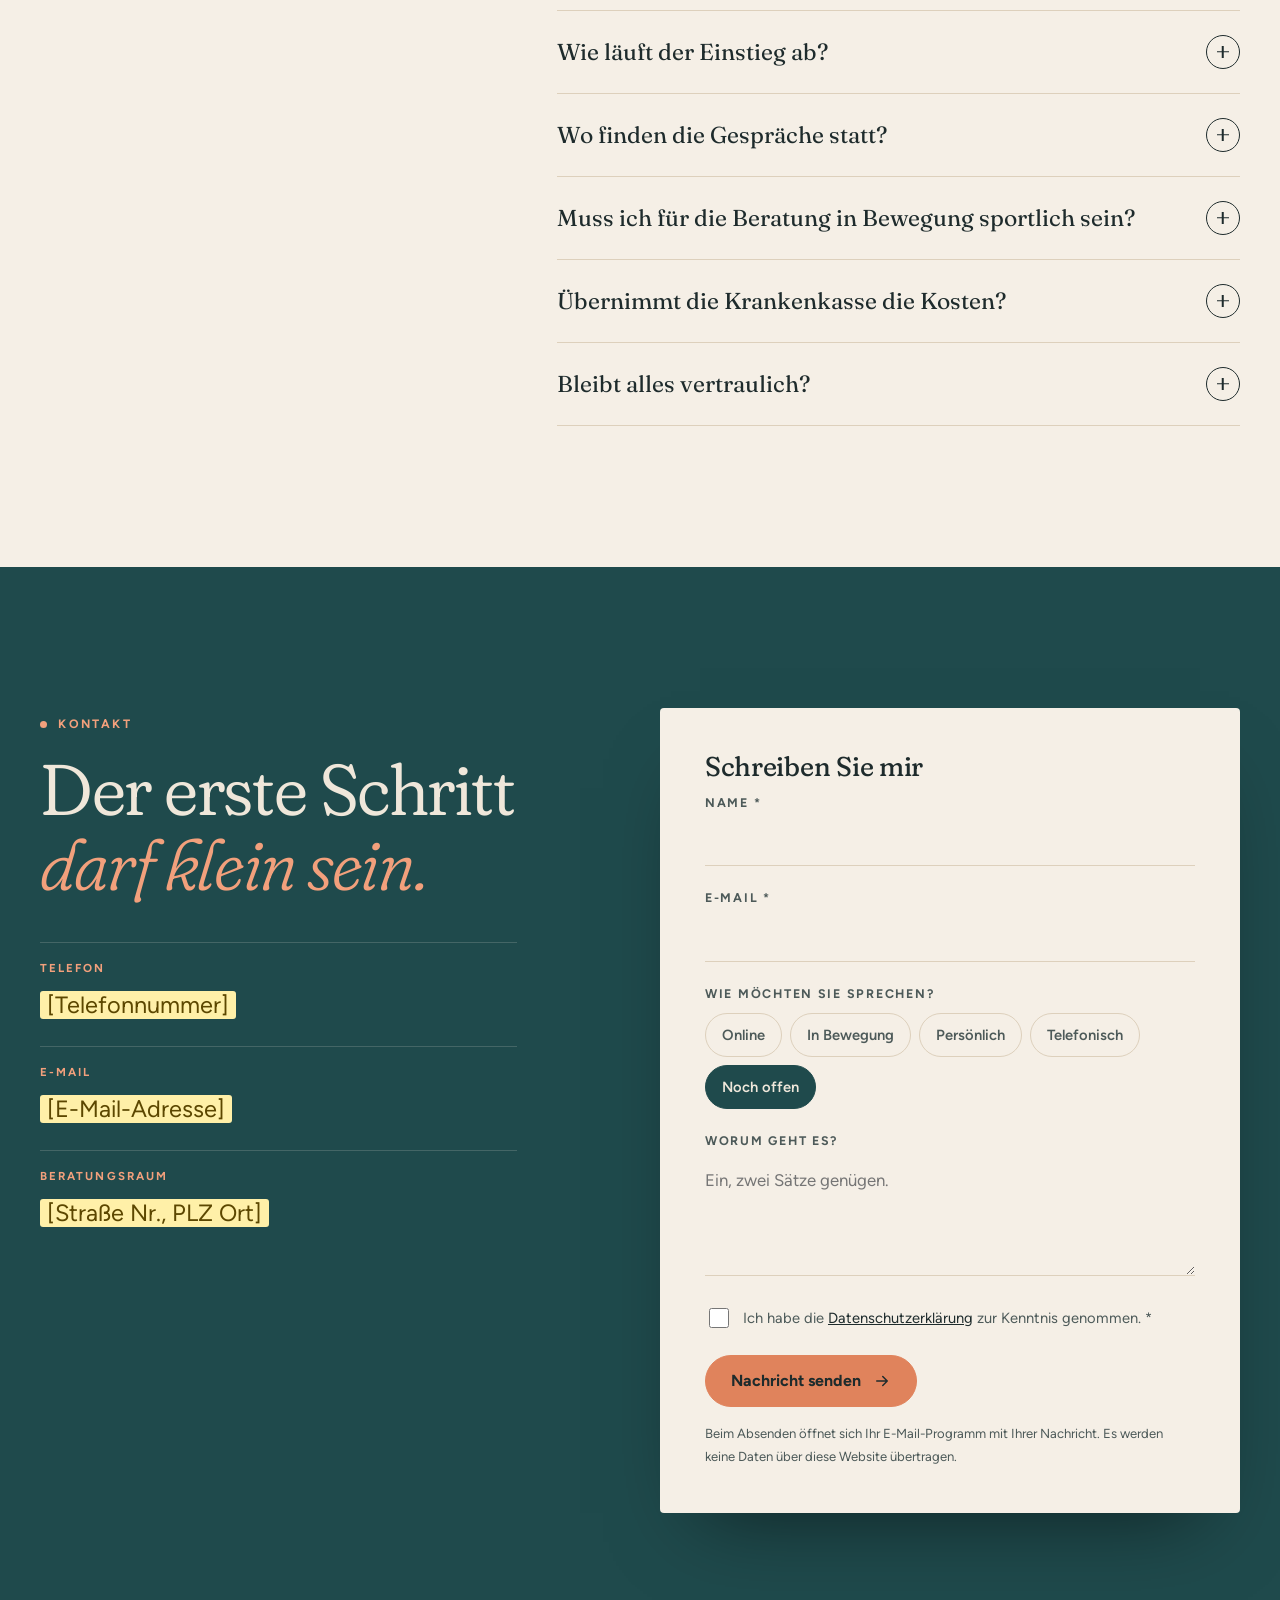
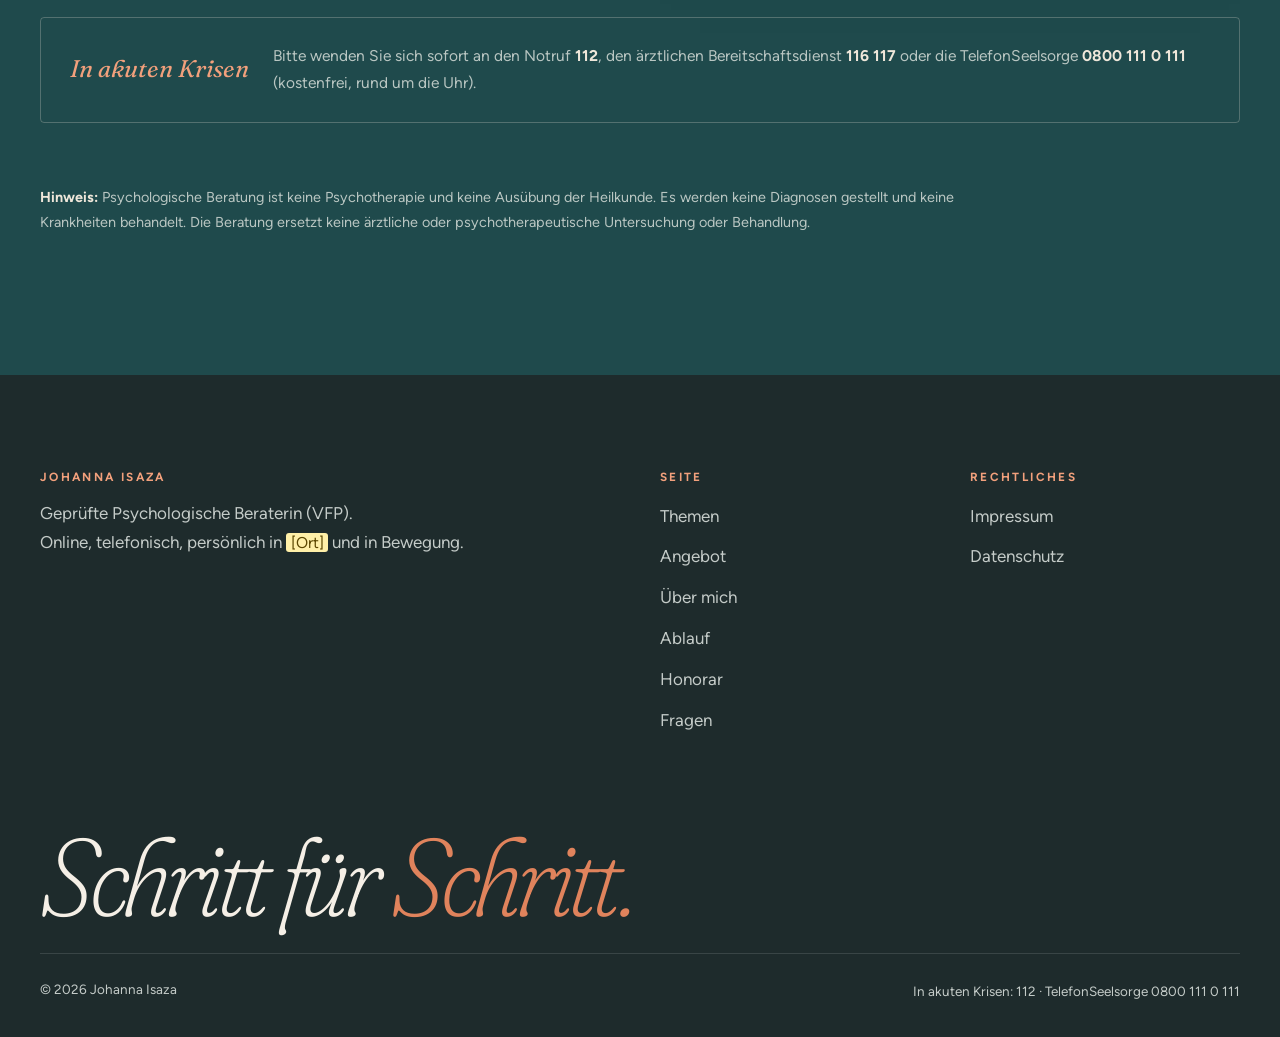
==== commit 47efb99c: "Final content: Johanna's bio, two offers and walking counselling - Switch all copy to "Sie" to match" ====
--- a/index.html
+++ b/index.html
@@ -3,8 +3,8 @@
 <head>
   <meta charset="utf-8">
   <meta name="viewport" content="width=device-width, initial-scale=1, viewport-fit=cover">
-  <title>Johanna Isaza Merchan · Psychologische Beratung</title>
-  <meta name="description" content="Psychologische Beratung mit Johanna Isaza Merchan, geprüfte Psychologische Beraterin (VFP). Einfühlsame Begleitung bei Lebenskrisen, Stress, Beziehungsfragen und für Angehörige von Menschen mit Demenz.">
+  <title>Johanna Isaza · Psychologische Beratung</title>
+  <meta name="description" content="Psychologische Beratung mit Johanna Isaza, geprüfte Psychologische Beraterin (VFP): online, telefonisch, persönlich und als Beratung in Bewegung bei Spaziergängen in der Natur. Begleitung bei Lebenskrisen, Stress, Beziehungsfragen und für Angehörige von Menschen mit Demenz.">
   <meta name="theme-color" content="#1f4a4c">
   <link rel="preload" href="assets/fonts/fraunces-latin-full-normal.woff2" as="font" type="font/woff2" crossorigin>
   <link rel="stylesheet" href="assets/css/style.css">
@@ -16,12 +16,12 @@
   <!-- ============ HEADER ============ -->
   <header class="site-header">
     <nav class="wrap nav" aria-label="Hauptnavigation">
-      <a class="wordmark" href="#main"><b>Johanna Isaza Merchan</b><span>Psychologische Beratung</span></a>
+      <a class="wordmark" href="#main"><b>Johanna Isaza</b><span>Psychologische Beratung</span></a>
       <button class="menu-toggle" aria-label="Menü öffnen" aria-expanded="false" aria-controls="menu"><span></span><span></span></button>
       <ul class="menu" id="menu">
         <li><a href="#themen">Themen</a></li>
+        <li><a href="#angebot">Angebot</a></li>
         <li><a href="#ueber-mich">Über mich</a></li>
-        <li><a href="#ablauf">Ablauf</a></li>
         <li><a href="#honorar">Honorar</a></li>
         <li><a href="#fragen">Fragen</a></li>
         <li><a href="#kontakt" class="btn">Termin anfragen</a></li>
@@ -39,23 +39,23 @@
         <div class="hero-text">
           <span class="label"><span>Psychologische Beratung · <em class="ph">[Ort]</em> &amp; online</span></span>
           <h1 id="hero-title">
-            <span class="line"><span style="--i:0">Atme durch.</span></span>
-            <span class="line"><span style="--i:1"><em>Sortiere neu.</em></span></span>
-            <span class="line"><span style="--i:2">Geh weiter.</span></span>
+            <span class="line"><span style="--i:0">Durchatmen.</span></span>
+            <span class="line"><span style="--i:1"><em>Neu sortieren.</em></span></span>
+            <span class="line"><span style="--i:2">Weitergehen.</span></span>
           </h1>
-          <p class="hero-lead">Einfühlsame Begleitung für Menschen in bewegten Lebensphasen: vertraulich, auf Augenhöhe und in deinem Tempo.</p>
+          <p class="hero-lead">Einfühlsame Begleitung in bewegten Lebensphasen: im Gespräch oder in Bewegung, vertraulich, auf Augenhöhe und in Ihrem Tempo.</p>
           <div class="hero-actions">
             <a href="#kontakt" class="btn">Erstgespräch anfragen
               <svg viewBox="0 0 24 24" fill="none" stroke="currentColor" stroke-width="2" stroke-linecap="round" stroke-linejoin="round" aria-hidden="true"><path d="M5 12h14M13 6l6 6-6 6"/></svg></a>
-            <a href="#themen" class="btn btn-outline">Wobei ich begleite</a>
-          </div>
-          <div class="hero-meta"><span>Persönlich</span><span>Online</span><span>Telefonisch</span></div>
+            <a href="#angebot" class="btn btn-outline">Meine Angebote</a>
+          </div>
+          <div class="hero-meta"><span>Online</span><span>In Bewegung</span><span>Persönlich</span><span>Telefonisch</span></div>
         </div>
 
         <figure class="hero-photo" style="margin:0">
           <div class="frame">
             <img src="assets/img/johanna.jpg" width="900" height="1118" fetchpriority="high"
-                 alt="Johanna Isaza Merchan sitzt lächelnd auf einem hellen Sofa">
+                 alt="Johanna Isaza sitzt lächelnd auf einem hellen Sofa">
           </div>
           <div class="seal" aria-label="Geprüfte Psychologische Beraterin, VFP">
             <svg viewBox="0 0 100 100" aria-hidden="true">
@@ -71,8 +71,8 @@
     <!-- ============ RIBBON ============ -->
     <div class="ribbon" aria-hidden="true">
       <div class="ribbon-track">
-        <span>Zuhören</span><span>Sortieren</span><span>Durchatmen</span><span>Klarheit finden</span><span>Weitergehen</span>
-        <span>Zuhören</span><span>Sortieren</span><span>Durchatmen</span><span>Klarheit finden</span><span>Weitergehen</span>
+        <span>Zuhören</span><span>In Bewegung kommen</span><span>Klarheit finden</span><span>Neue Perspektiven</span><span>Schritt für Schritt</span>
+        <span>Zuhören</span><span>In Bewegung kommen</span><span>Klarheit finden</span><span>Neue Perspektiven</span><span>Schritt für Schritt</span>
       </div>
     </div>
 
@@ -80,8 +80,8 @@
     <section class="section" aria-label="Einleitung">
       <div class="wrap statement">
         <span class="label reveal">Ankommen</span>
-        <p class="reveal" style="--d:.1s">Manchmal gerät das Leben aus dem Gleichgewicht. Nicht, weil du etwas falsch machst,
-          sondern weil gerade <mark>vieles auf einmal</mark> passiert. Bei mir bekommst du Raum, Zeit und
+        <p class="reveal" style="--d:.1s">Manchmal gerät das Leben aus dem Gleichgewicht. Nicht, weil Sie etwas falsch machen,
+          sondern weil gerade <mark>vieles auf einmal</mark> passiert. Bei mir bekommen Sie Raum, Zeit und
           <mark>ein offenes Ohr</mark>, um wieder klarer zu sehen.</p>
       </div>
     </section>
@@ -92,16 +92,16 @@
         <div class="section-head">
           <div class="reveal">
             <span class="label">Themen</span>
-            <h2 id="topics-title">Wobei ich dich <em>begleite</em></h2>
+            <h2 id="topics-title">Wobei ich Sie <em>begleite</em></h2>
           </div>
           <p class="reveal" style="--d:.1s">Psychologische Beratung ist für Menschen da, die in einer herausfordernden Lebenssituation Orientierung, Entlastung und neue Impulse suchen.</p>
         </div>
 
         <ol class="topics">
-          <li class="topic reveal"><h3>Lebenskrisen &amp; Umbrüche</h3><p>Trennung, beruflicher Wandel, Umzug oder ein neuer Lebensabschnitt: Wir sortieren gemeinsam, was dich bewegt.</p><svg class="arrow" viewBox="0 0 24 24" stroke-width="1.6" aria-hidden="true"><path d="M5 12h14M13 6l6 6-6 6"/></svg></li>
+          <li class="topic reveal"><h3>Lebenskrisen &amp; Umbrüche</h3><p>Trennung, beruflicher Wandel, ein Umzug oder ein Neuanfang in einem anderen Land: Wir sortieren gemeinsam, was Sie bewegt.</p><svg class="arrow" viewBox="0 0 24 24" stroke-width="1.6" aria-hidden="true"><path d="M5 12h14M13 6l6 6-6 6"/></svg></li>
           <li class="topic reveal"><h3>Stress &amp; Überlastung</h3><p>Wenn der Alltag zu viel wird: Belastungen erkennen, Kraftquellen stärken, wieder Luft bekommen.</p><svg class="arrow" viewBox="0 0 24 24" stroke-width="1.6" aria-hidden="true"><path d="M5 12h14M13 6l6 6-6 6"/></svg></li>
           <li class="topic reveal"><h3>Beziehung &amp; Familie</h3><p>Konflikte, Missverständnisse und festgefahrene Muster. Wege finden, wieder miteinander zu sprechen.</p><svg class="arrow" viewBox="0 0 24 24" stroke-width="1.6" aria-hidden="true"><path d="M5 12h14M13 6l6 6-6 6"/></svg></li>
-          <li class="topic reveal"><h3>Trauer &amp; Abschied</h3><p>Verlust verändert vieles. Ich begleite dich einfühlsam auf deinem ganz eigenen Weg.</p><svg class="arrow" viewBox="0 0 24 24" stroke-width="1.6" aria-hidden="true"><path d="M5 12h14M13 6l6 6-6 6"/></svg></li>
+          <li class="topic reveal"><h3>Trauer &amp; Abschied</h3><p>Verlust verändert vieles. Ich begleite Sie einfühlsam auf Ihrem ganz eigenen Weg.</p><svg class="arrow" viewBox="0 0 24 24" stroke-width="1.6" aria-hidden="true"><path d="M5 12h14M13 6l6 6-6 6"/></svg></li>
           <li class="topic reveal"><h3>Selbstwert &amp; Entwicklung</h3><p>Eigene Stärken erkennen, Grenzen setzen und Entscheidungen mit mehr Klarheit treffen.</p><svg class="arrow" viewBox="0 0 24 24" stroke-width="1.6" aria-hidden="true"><path d="M5 12h14M13 6l6 6-6 6"/></svg></li>
         </ol>
 
@@ -111,8 +111,8 @@
             <h3>Für Angehörige von Menschen mit <em>Demenz</em></h3>
           </div>
           <div>
-            <p>Wenn ein geliebter Mensch sich verändert, verändert sich das ganze Familienleben. Aus meiner Arbeit in der Pflege
-              und meiner Facharbeit zum Thema Demenz weiß ich, wie viel Kraft diese Zeit kostet.</p>
+            <p>Wenn ein geliebter Mensch sich verändert, verändert sich das ganze Familienleben. Aus meiner Arbeit in der Pflege,
+              in Deutschland und in den USA, und aus meiner Facharbeit zum Thema Demenz weiß ich, wie viel Kraft diese Zeit kostet.</p>
             <ul>
               <li>Raum für Erschöpfung, Trauer und Schuldgefühle</li>
               <li>Umgang mit Veränderungen im Alltag</li>
@@ -123,27 +123,117 @@
       </div>
     </section>
 
+    <!-- ============ OFFER: two ways ============ -->
+    <section id="angebot" class="section" aria-labelledby="offer-title">
+      <div class="wrap">
+        <div class="section-head">
+          <div class="reveal">
+            <span class="label">Meine Beratungsangebote</span>
+            <h2 id="offer-title">Zwei Wege, <em>ein Ziel</em></h2>
+          </div>
+          <p class="reveal" style="--d:.1s">Jeder Mensch ist einzigartig. Deshalb möchte ich Ihnen unterschiedliche Möglichkeiten anbieten, sich mit Ihren persönlichen Anliegen auseinanderzusetzen. Sie entscheiden, welcher Rahmen am besten zu Ihnen, Ihrem Alltag und Ihren Bedürfnissen passt.</p>
+        </div>
+
+        <div class="ways">
+          <article class="way reveal">
+            <span class="way-no" aria-hidden="true">1</span>
+            <h3>Online-Beratung <em>Im persönlichen Gespräch verbunden</em></h3>
+            <p class="way-lead">Manchmal ist es besonders angenehm, sich in der vertrauten Umgebung auszutauschen.</p>
+            <p>Die psychologische Beratung findet flexibel und unkompliziert über eine Online-Verbindung statt. In einem geschützten
+              und vertrauensvollen Rahmen haben Sie Raum, Ihre Gedanken, Gefühle und persönlichen Themen anzusprechen.</p>
+            <p>Ganz unabhängig davon, wo Sie sich befinden: Wir nehmen uns Zeit für das, was Sie bewegt.</p>
+          </article>
+
+          <article class="way reveal" style="--d:.12s">
+            <span class="way-no" aria-hidden="true">2</span>
+            <h3>Beratung in Bewegung <em>Neue Perspektiven in der Natur</em></h3>
+            <p class="way-lead">Manchmal fällt es leichter, Gedanken in Bewegung zu bringen, wenn auch der Körper in Bewegung ist.</p>
+            <p>Ich biete psychologische Beratung nicht nur im klassischen Gesprächsrahmen an, sondern auch als begleitete Gespräche
+              bei gemeinsamen Spaziergängen in der Natur.</p>
+            <p>Die Bewegung an der frischen Luft kann dabei helfen, Abstand vom Alltag zu gewinnen, Gedanken zu ordnen und neue
+              Perspektiven zu entdecken. In einer entspannten Atmosphäre entsteht Raum für persönliche Themen, innere Klarheit und
+              individuelle Entwicklung.</p>
+            <p>Im Mittelpunkt stehen Sie, Ihre Anliegen und Ihr persönlicher Weg. Gemeinsam gehen wir Schritt für Schritt neue
+              Möglichkeiten und Perspektiven an.</p>
+            <a href="#bewegung" class="link">Die Vorteile im Überblick</a>
+          </article>
+        </div>
+
+        <p class="ways-more reveal">Sie sprechen lieber am Telefon oder möchten sich persönlich treffen? Auch das ist möglich:
+          telefonisch oder in meinem Beratungsraum in <em class="ph">[Ort]</em>.</p>
+      </div>
+    </section>
+
+    <!-- ============ WALKING: benefits ============ -->
+    <section id="bewegung" class="section dark" aria-labelledby="move-title">
+      <div class="wrap">
+        <div class="section-head">
+          <div class="reveal">
+            <span class="label">Beratung in Bewegung</span>
+            <h2 id="move-title">Gedanken in <em>Bewegung</em></h2>
+          </div>
+          <p class="reveal" style="--d:.1s">Die Vorteile der Beratung in Bewegung, kurz zusammengefasst.</p>
+        </div>
+
+        <ul class="benefits">
+          <li class="reveal"><h3>Leichtigkeit</h3><p>Bewegung kann helfen, Gedanken und Emotionen wieder in Fluss zu bringen und Belastungen leichter zu verarbeiten.</p></li>
+          <li class="reveal" style="--d:.08s"><h3>Stressabbau</h3><p>Körperliche Aktivität kann Stresshormone reduzieren und Entspannung fördern.</p></li>
+          <li class="reveal" style="--d:.16s"><h3>Positive Stimmung</h3><p>Bewegung kann Glückshormone freisetzen und Wohlbefinden und Zuversicht stärken.</p></li>
+          <li class="reveal"><h3>Abstand vom Alltag</h3><p>Die Natur ermöglicht es, Abstand von belastenden Situationen zu gewinnen und neue Perspektiven zu entwickeln.</p></li>
+          <li class="reveal" style="--d:.08s"><h3>Mehr Aufmerksamkeit</h3><p>Bewegung kann Wachheit, Präsenz und Konzentration fördern.</p></li>
+          <li class="reveal" style="--d:.16s"><h3>Gleichberechtigung</h3><p>Das gemeinsame Gehen auf Augenhöhe schafft eine vertrauensvolle und partnerschaftliche Atmosphäre.</p></li>
+          <li class="reveal"><h3>Selbstbestimmung</h3><p>Klientinnen und Klienten bestimmen ihr eigenes Tempo und stärken dadurch ihre Autonomie und Selbstwirksamkeit.</p></li>
+          <li class="reveal" style="--d:.08s"><h3>Entspannter Blickkontakt</h3><p>Der fehlende direkte Blickkontakt kann Hemmungen abbauen und ein offeneres Gespräch ermöglichen.</p></li>
+          <li class="reveal" style="--d:.16s"><h3>Raum für Stille</h3><p>Schweigen wird beim Gehen als natürlicher empfunden und kann Raum für Reflexion und neue Gedanken schaffen.</p></li>
+        </ul>
+
+        <div class="move-foot reveal">
+          <p class="move-quote">Beratung in Bewegung verbindet körperliche Aktivität, Natur und Gespräch. Sie kann Entspannung, emotionale
+            Ausgeglichenheit, Selbstvertrauen und <em>neue Denkansätze</em> fördern.</p>
+          <div>
+            <p>Denn manchmal beginnt eine Veränderung mit einem ersten Schritt.</p>
+            <a href="#kontakt" class="btn" data-format="In Bewegung">Spaziergang anfragen
+              <svg viewBox="0 0 24 24" fill="none" stroke="currentColor" stroke-width="2" stroke-linecap="round" stroke-linejoin="round" aria-hidden="true"><path d="M5 12h14M13 6l6 6-6 6"/></svg></a>
+          </div>
+        </div>
+      </div>
+    </section>
+
     <!-- ============ ABOUT ============ -->
     <section id="ueber-mich" class="section blush" aria-labelledby="about-title">
       <div class="wrap about">
         <figure class="card-photo reveal">
           <span class="tape" aria-hidden="true"></span>
-          <img src="assets/img/johanna-portrait.jpg" width="560" height="700" loading="lazy" alt="Porträt von Johanna Isaza Merchan">
+          <img src="assets/img/johanna-portrait.jpg" width="560" height="700" loading="lazy" alt="Porträt von Johanna Isaza">
           <figcaption><b>Johanna</b><span>Psychologische<br>Beraterin (VFP)</span></figcaption>
         </figure>
 
         <div class="about-text">
           <span class="label reveal">Über mich</span>
-          <h2 id="about-title" class="reveal" style="margin-top:1rem">Ich höre zu, <em>ohne zu bewerten.</em></h2>
-          <p class="reveal"><em class="ph">[Ein paar persönliche Sätze: Herkunft, Familie, was dich zur Beratung gebracht hat.]</em>
-            In der Pflege habe ich viele Menschen und ihre Familien in schweren Lebensphasen begleitet und erlebt,
-            wie wertvoll es ist, wirklich gehört zu werden. Das prägt meine Arbeit: herzlich, geduldig und klar.</p>
+          <h2 id="about-title" class="reveal" style="margin-top:1rem">Geprägt von <em>vielen Wegen.</em></h2>
+          <p class="roles reveal"><span>Psychologische Beraterin</span><span><span lang="en">Licensed Practical Nurse</span> (LPN)</span><span>Yoga-Instruktorin</span><span>Nordic-Walking-Trainerin</span></p>
+          <div class="reveal">
+            <p class="about-lead">Geboren 1978 in Kolumbien, geprägt von einem vielfältigen Lebensumfeld.</p>
+            <p>Ich bin in einem Land aufgewachsen, das von unterschiedlichen sozialen, wirtschaftlichen und politischen Herausforderungen
+              geprägt ist. Bereits in jungen Jahren bin ich ausgewandert und hatte dadurch die Möglichkeit, mich persönlich, spirituell
+              und emotional in den verschiedenen Kulturen und Lebenswelten weiterzuentwickeln.</p>
+            <p>Länder wie Argentinien, die Vereinigten Staaten und Deutschland haben meinen Lebensweg maßgeblich geprägt. Die Erfahrungen,
+              die ich dort sammeln durfte, haben mir wertvolle Perspektiven eröffnet und mir wichtige Fähigkeiten und Werkzeuge für meine
+              persönliche und berufliche Entwicklung vermittelt.</p>
+            <p>Heute möchte ich diese Erfahrungen und Kompetenzen nutzen, um Menschen professionell zu begleiten, sie in ihren individuellen
+              Lebenssituationen zu unterstützen und sie auf ihrem persönlichen Entwicklungsweg zu stärken.</p>
+            <p>Die unterschiedlichen Lebensweisen, Beziehungsgestaltungen und individuellen Lebenswege haben mein Interesse am Menschen
+              und an seiner persönlichen Entwicklung nachhaltig geprägt. Diese Erfahrungen bilden heute eine wertvolle Grundlage meiner
+              Arbeit als Psychologische Beraterin.</p>
+          </div>
           <dl class="facts reveal">
             <div><dt>Qualifikation</dt><dd>Geprüfte Psychologische Beraterin (VFP)<small>Verband Freier Psychotherapeuten, Heilpraktiker für Psychotherapie und Psychologischer Berater e.V., 2026</small></dd></div>
             <div><dt>Ausbildung</dt><dd>404 Unterrichtseinheiten<small>Paracelsus Gesundheitsakademie Bremen</small></dd></div>
             <div><dt>Facharbeit</dt><dd>„Demenz-Störungen“<small>Bewertung „sehr gut“</small></dd></div>
-            <div><dt>Praxis</dt><dd>Erfahrung in der Pflege<small>Bremische Schwesternschaft vom Roten Kreuz e.V.</small></dd></div>
-            <div><dt>Sprachen</dt><dd>Deutsch <em class="ph">[ggf. Spanisch]</em></dd></div>
+            <div><dt>Pflege</dt><dd><span lang="en">Licensed Practical Nurse</span> (LPN)<small>Lizenzierte Pflegekraft in den USA · Erfahrung in der Pflege bei der Bremischen Schwesternschaft vom Roten Kreuz e.V.</small></dd></div>
+            <div><dt>Bewegung</dt><dd>Yoga-Instruktorin · Nordic-Walking-Trainerin</dd></div>
+            <div><dt>Lebenswege</dt><dd>Kolumbien · Argentinien · USA · Deutschland</dd></div>
+            <div><dt>Sprachen</dt><dd>Deutsch · Spanisch · Englisch</dd></div>
           </dl>
         </div>
       </div>
@@ -155,17 +245,17 @@
         <div class="section-head">
           <div class="reveal">
             <span class="label">Ablauf</span>
-            <h2 id="process-title">So beginnt <em>dein Weg</em></h2>
+            <h2 id="process-title">So beginnt <em>Ihr Weg</em></h2>
           </div>
           <p class="reveal" style="--d:.1s">Kein Formular-Marathon, keine Wartelisten. Ein kurzer Kontakt genügt, den Rest klären wir gemeinsam.</p>
         </div>
         <ol class="steps">
-          <li class="step reveal"><span class="step-no">1</span><h3>Melde dich</h3><p>Per Telefon, E-Mail oder über das Formular. Ich antworte dir zeitnah und persönlich.</p></li>
-          <li class="step reveal" style="--d:.12s"><span class="step-no">2</span><h3>Erstgespräch</h3><p>In Ruhe ankommen, dein Anliegen schildern und gemeinsam schauen, ob Beratung der passende Weg für dich ist.</p></li>
-          <li class="step reveal" style="--d:.24s"><span class="step-no">3</span><h3>Gemeinsam weiter</h3><p>Gespräche à <em class="ph">[60]</em> Minuten, persönlich, per Video oder am Telefon. Keine Mindestanzahl, jederzeit beendbar.</p></li>
+          <li class="step reveal"><span class="step-no">1</span><h3>Melden Sie sich</h3><p>Per Telefon, E-Mail oder über das Formular. Ich antworte Ihnen zeitnah und persönlich.</p></li>
+          <li class="step reveal" style="--d:.12s"><span class="step-no">2</span><h3>Erstgespräch</h3><p>In Ruhe ankommen, Ihr Anliegen schildern und gemeinsam schauen, ob Beratung der passende Weg für Sie ist.</p></li>
+          <li class="step reveal" style="--d:.24s"><span class="step-no">3</span><h3>Gemeinsam weiter</h3><p>Online, telefonisch, persönlich oder in Bewegung, so wie es zu Ihnen passt. Keine Mindestanzahl, jederzeit beendbar.</p></li>
         </ol>
         <div class="process-foot reveal">
-          <p>Wie oft wir uns sehen, entscheidest du. Alle Preise findest du transparent unter <a href="#honorar" class="link">Honorar</a>.</p>
+          <p>Wie oft wir uns sehen, entscheiden Sie. Alle Preise finden Sie transparent unter <a href="#honorar" class="link">Honorar</a>.</p>
           <a href="#kontakt" class="btn">Termin anfragen</a>
         </div>
       </div>
@@ -183,13 +273,14 @@
         <div class="fees">
           <div class="menu-card reveal">
             <div class="price"><span class="what">Erstgespräch<small>Kennenlernen &amp; Anliegen klären</small></span><span class="dots"></span><span class="amount"><em class="ph">[__] €</em></span></div>
-            <div class="price"><span class="what">Einzelgespräch<small>60 Minuten</small></span><span class="dots"></span><span class="amount"><em class="ph">[__] €</em></span></div>
-            <div class="price"><span class="what">Ausführliches Gespräch<small>90 Minuten</small></span><span class="dots"></span><span class="amount"><em class="ph">[__] €</em></span></div>
-            <p class="fees-note">Psychologische Beratung ist eine Selbstzahlerleistung. Die gesetzlichen Krankenkassen übernehmen die Kosten nicht. Du erhältst nach jedem Gespräch eine Rechnung.</p>
+            <div class="price"><span class="what">Einzelgespräch<small>60 Minuten · online, telefonisch oder persönlich</small></span><span class="dots"></span><span class="amount"><em class="ph">[__] €</em></span></div>
+            <div class="price"><span class="what">Ausführliches Gespräch<small>90 Minuten · online, telefonisch oder persönlich</small></span><span class="dots"></span><span class="amount"><em class="ph">[__] €</em></span></div>
+            <div class="price"><span class="what">Beratung in Bewegung<small><em class="ph">[__]</em> Minuten · Spaziergang in der Natur</small></span><span class="dots"></span><span class="amount"><em class="ph">[__] €</em></span></div>
+            <p class="fees-note">Psychologische Beratung ist eine Selbstzahlerleistung. Die gesetzlichen Krankenkassen übernehmen die Kosten nicht. Sie erhalten nach jedem Gespräch eine Rechnung.</p>
           </div>
           <aside class="side-note reveal" style="--d:.12s">
-            <h3>Über deinem Budget?</h3>
-            <p>Sprich mich gerne an. Wir finden gemeinsam eine Lösung.</p>
+            <h3>Über Ihrem Budget?</h3>
+            <p>Sprechen Sie mich gerne an. Wir finden gemeinsam eine Lösung.</p>
             <p><b>Absagen:</b> bis 24 Stunden vorher kostenfrei. Spätere Absagen oder nicht wahrgenommene Termine werden berechnet.</p>
           </aside>
         </div>
@@ -202,7 +293,7 @@
         <div class="faq-intro reveal">
           <span class="label">Fragen</span>
           <h2 id="faq-title" style="margin-top:1rem">Gut zu <em>wissen</em></h2>
-          <p>Deine Frage ist nicht dabei? Schreib mir einfach.</p>
+          <p>Ihre Frage ist nicht dabei? Schreiben Sie mir einfach.</p>
           <a href="#kontakt" class="link">Frage stellen</a>
         </div>
         <div class="faq-list reveal" style="--d:.1s">
@@ -212,26 +303,34 @@
               <p>Ich biete psychologische Beratung an, <strong>keine Psychotherapie</strong>. Beratung richtet sich an Menschen,
                 die in schwierigen Lebenssituationen Orientierung und Unterstützung suchen. Ich stelle keine Diagnosen und
                 behandle keine psychischen Erkrankungen.</p>
-              <p>Zeigt sich im Gespräch, dass eine ärztliche oder psychotherapeutische Behandlung sinnvoll ist, sage ich dir das
-                offen und helfe dir, die passende Anlaufstelle zu finden. Bist du bereits in Behandlung, sprich eine begleitende
-                Beratung bitte mit deiner Ärztin, deinem Arzt oder deiner Psychotherapeutin bzw. deinem Psychotherapeuten ab.</p>
+              <p>Zeigt sich im Gespräch, dass eine ärztliche oder psychotherapeutische Behandlung sinnvoll ist, sage ich Ihnen das
+                offen und helfe Ihnen, die passende Anlaufstelle zu finden. Sind Sie bereits in Behandlung, sprechen Sie eine begleitende
+                Beratung bitte mit Ihrer Ärztin, Ihrem Arzt oder Ihrer Psychotherapeutin bzw. Ihrem Psychotherapeuten ab.</p>
             </div>
           </details>
           <details>
             <summary>Wie läuft der Einstieg ab?<i aria-hidden="true"></i></summary>
-            <div class="answer"><p>Du meldest dich per Telefon, E-Mail oder Formular. Im Erstgespräch schilderst du in Ruhe deine Situation, und wir planen gemeinsam die nächsten Schritte.</p></div>
+            <div class="answer"><p>Sie melden sich per Telefon, E-Mail oder Formular. Im Erstgespräch schildern Sie in Ruhe Ihre Situation, und wir planen gemeinsam die nächsten Schritte.</p></div>
+          </details>
+          <details>
+            <summary>Wo finden die Gespräche statt?<i aria-hidden="true"></i></summary>
+            <div class="answer"><p>Online per Video, telefonisch, persönlich in meinem Beratungsraum in <em class="ph">[Ort]</em> oder in Bewegung bei einem gemeinsamen Spaziergang in der Natur. Sie entscheiden, welcher Rahmen zu Ihnen passt.</p></div>
+          </details>
+          <details>
+            <summary>Muss ich für die Beratung in Bewegung sportlich sein?<i aria-hidden="true"></i></summary>
+            <div class="answer">
+              <p>Nein. Sie bestimmen das Tempo, und im Mittelpunkt steht das Gespräch, nicht die Leistung. Bequeme Schuhe und
+                wetterfeste Kleidung genügen. Den Treffpunkt sprechen wir vorher ab: <em class="ph">[Region / Treffpunkt]</em>.</p>
+              <p>Haben Sie körperliche Beschwerden, klären Sie bitte vorab mit Ihrer Ärztin oder Ihrem Arzt, ob ein Spaziergang für Sie geeignet ist.</p>
+            </div>
           </details>
           <details>
             <summary>Übernimmt die Krankenkasse die Kosten?<i aria-hidden="true"></i></summary>
-            <div class="answer"><p>Nein. Psychologische Beratung ist keine Kassenleistung, die Kosten trägst du selbst. Nach jedem Gespräch erhältst du eine Rechnung.</p></div>
+            <div class="answer"><p>Nein. Psychologische Beratung ist keine Kassenleistung, die Kosten tragen Sie selbst. Nach jedem Gespräch erhalten Sie eine Rechnung.</p></div>
           </details>
           <details>
             <summary>Bleibt alles vertraulich?<i aria-hidden="true"></i></summary>
-            <div class="answer"><p>Ja. Was du mir anvertraust, bleibt unter uns. Mit deinen Daten gehe ich sorgfältig um (siehe <a href="datenschutz.html" class="link">Datenschutz</a>).</p></div>
-          </details>
-          <details>
-            <summary>Geht das auch online oder am Telefon?<i aria-hidden="true"></i></summary>
-            <div class="answer"><p>Ja. Viele schätzen es, von zu Hause aus zu sprechen. Gespräche sind persönlich in <em class="ph">[Ort]</em>, per Video oder telefonisch möglich.</p></div>
+            <div class="answer"><p>Ja. Was Sie mir anvertrauen, bleibt unter uns. Mit Ihren Daten gehe ich sorgfältig um (siehe <a href="datenschutz.html" class="link">Datenschutz</a>).</p></div>
           </details>
         </div>
       </div>
@@ -251,19 +350,29 @@
         </div>
 
         <form class="form reveal" id="contact-form" style="--d:.12s" novalidate>
-          <h3>Schreib mir</h3>
+          <h3>Schreiben Sie mir</h3>
           <div class="field"><label for="name">Name *</label><input id="name" name="name" autocomplete="name" required></div>
           <div class="field"><label for="email">E-Mail *</label><input id="email" name="email" type="email" autocomplete="email" required></div>
+          <fieldset class="chips">
+            <legend>Wie möchten Sie sprechen?</legend>
+            <div class="chip-row">
+              <label><input type="radio" name="format" value="Online"><span>Online</span></label>
+              <label><input type="radio" name="format" value="In Bewegung"><span>In Bewegung</span></label>
+              <label><input type="radio" name="format" value="Persönlich"><span>Persönlich</span></label>
+              <label><input type="radio" name="format" value="Telefonisch"><span>Telefonisch</span></label>
+              <label><input type="radio" name="format" value="Noch offen" checked><span>Noch offen</span></label>
+            </div>
+          </fieldset>
           <div class="field"><label for="message">Worum geht es?</label><textarea id="message" name="message" placeholder="Ein, zwei Sätze genügen."></textarea></div>
           <label class="check"><input type="checkbox" name="privacy" required><span>Ich habe die <a href="datenschutz.html">Datenschutzerklärung</a> zur Kenntnis genommen. *</span></label>
           <button type="submit" class="btn">Nachricht senden
             <svg viewBox="0 0 24 24" fill="none" stroke="currentColor" stroke-width="2" stroke-linecap="round" stroke-linejoin="round" aria-hidden="true"><path d="M5 12h14M13 6l6 6-6 6"/></svg></button>
-          <p class="hint" style="margin:1rem 0 0">Beim Absenden öffnet sich dein E-Mail-Programm mit deiner Nachricht. <em class="ph">[ggf. später echter Versand]</em></p>
+          <p class="hint" style="margin:1rem 0 0">Beim Absenden öffnet sich Ihr E-Mail-Programm mit Ihrer Nachricht. Es werden keine Daten über diese Website übertragen.</p>
         </form>
 
         <div class="crisis reveal">
           <strong>In akuten Krisen</strong>
-          <p>Bitte wende dich sofort an den Notruf <a href="tel:112">112</a>, den ärztlichen Bereitschaftsdienst
+          <p>Bitte wenden Sie sich sofort an den Notruf <a href="tel:112">112</a>, den ärztlichen Bereitschaftsdienst
             <a href="tel:116117">116 117</a> oder die TelefonSeelsorge <a href="tel:08001110111">0800 111 0 111</a> (kostenfrei, rund um die Uhr).</p>
         </div>
         <p class="notice"><b>Hinweis:</b> Psychologische Beratung ist keine Psychotherapie und keine Ausübung der Heilkunde. Es werden keine
@@ -277,21 +386,21 @@
     <div class="wrap">
       <div class="footer-top">
         <div>
-          <h2>Johanna Isaza Merchan</h2>
-          <p>Geprüfte Psychologische Beraterin (VFP).<br>Persönlich in <em class="ph">[Ort]</em>, online und telefonisch.</p>
+          <h2>Johanna Isaza</h2>
+          <p>Geprüfte Psychologische Beraterin (VFP).<br>Online, telefonisch, persönlich in <em class="ph">[Ort]</em> und in Bewegung.</p>
         </div>
         <div>
           <h2>Seite</h2>
-          <ul><li><a href="#themen">Themen</a></li><li><a href="#ueber-mich">Über mich</a></li><li><a href="#ablauf">Ablauf</a></li><li><a href="#honorar">Honorar</a></li></ul>
+          <ul><li><a href="#themen">Themen</a></li><li><a href="#angebot">Angebot</a></li><li><a href="#ueber-mich">Über mich</a></li><li><a href="#ablauf">Ablauf</a></li><li><a href="#honorar">Honorar</a></li><li><a href="#fragen">Fragen</a></li></ul>
         </div>
         <div>
           <h2>Rechtliches</h2>
           <ul><li><a href="impressum.html">Impressum</a></li><li><a href="datenschutz.html">Datenschutz</a></li></ul>
         </div>
       </div>
-      <p class="giant" aria-hidden="true">Atme <em>durch.</em></p>
+      <p class="giant" aria-hidden="true">Schritt für <em>Schritt.</em></p>
       <div class="footer-bottom">
-        <span>© <span id="year">2026</span> Johanna Isaza Merchan</span>
+        <span>© <span id="year">2026</span> Johanna Isaza</span>
         <span>In akuten Krisen: <a href="tel:112">112</a> · TelefonSeelsorge <a href="tel:08001110111">0800 111 0 111</a></span>
       </div>
     </div>
--- a/assets/css/style.css
+++ b/assets/css/style.css
@@ -213,10 +213,38 @@
 .spotlight li { padding: .55rem 0 .55rem 1.6rem; position: relative; border-top: 1px solid rgba(239, 231, 218, .15); color: var(--on-dark); }
 .spotlight li::before { content: "✦"; position: absolute; left: 0; color: var(--apricot-light); font-size: .8rem; top: .75rem; }
 
+/* offer – two ways, numbered stations sitting on a dashed path */
+.ways { display: grid; grid-template-columns: 1fr 1fr; border-top: 1.5px dashed rgba(162, 74, 40, .45); margin-top: 2.1rem; }
+.way { padding: 0 clamp(1.5rem, 4vw, 3.5rem) 0 0; }
+.way + .way { padding: 0 0 0 clamp(1.5rem, 4vw, 3.5rem); border-left: 1px solid var(--sand); }
+.way-no { width: 4.2rem; height: 4.2rem; margin: -2.1rem 0 1.8rem; border-radius: 50%; display: grid; place-items: center; background: var(--paper); border: 1.5px solid var(--apricot-ink); font-family: var(--display); font-style: italic; font-weight: 300; font-size: 1.7rem; color: var(--apricot-ink); position: relative; }
+.way h3 { font-size: clamp(1.9rem, 3vw, 2.6rem); font-weight: 340; margin-bottom: 1.2rem; }
+.way h3 em { display: block; font-size: .5em; font-weight: 400; color: var(--apricot-ink); letter-spacing: 0; margin-top: .45rem; }
+.way-lead { font-family: var(--display); font-style: italic; font-weight: 300; font-size: clamp(1.2rem, 1.6vw, 1.38rem); line-height: 1.45; font-variation-settings: "SOFT" 100, "WONK" 1; }
+.way p:not(.way-lead) { color: var(--ink-soft); }
+.way .link { display: inline-block; margin-top: .3rem; }
+.ways-more { margin: clamp(2.5rem, 5vw, 3.5rem) 0 0; padding: 1.3rem 1.6rem; background: var(--paper-deep); border-left: 3px solid var(--apricot); border-radius: 0 var(--radius) var(--radius) 0; max-width: 54rem; }
+
+/* walking – benefits */
+.benefits { list-style: none; margin: 0; padding: 0; display: grid; grid-template-columns: repeat(3, 1fr); gap: 0 clamp(1.5rem, 4vw, 3.5rem); counter-reset: b; }
+.benefits li { padding: 1.6rem 0 1.9rem; border-top: 1px solid rgba(239, 231, 218, .16); }
+.benefits h3 { font-size: clamp(1.3rem, 1.8vw, 1.55rem); font-weight: 400; margin: 0 0 .55rem; display: flex; align-items: baseline; gap: .8rem; }
+.benefits h3::before { counter-increment: b; content: "0" counter(b); font-style: italic; font-weight: 300; font-size: .8em; color: var(--apricot-light); font-variation-settings: "SOFT" 100, "WONK" 1; }
+.benefits p { margin: 0; color: var(--on-dark-soft); font-size: .98rem; }
+.move-foot { display: grid; grid-template-columns: repeat(12, 1fr); gap: var(--gutter); align-items: end; margin-top: clamp(2.5rem, 5vw, 4rem); padding-top: clamp(2rem, 4vw, 3rem); border-top: 1px solid rgba(239, 231, 218, .16); }
+.move-quote { grid-column: 1 / span 7; margin: 0; font-family: var(--display); font-weight: 300; font-size: clamp(1.5rem, 2.6vw, 2.25rem); line-height: 1.25; letter-spacing: -.01em; color: var(--on-dark); font-variation-settings: "SOFT" 100; }
+.move-quote em { color: var(--apricot-light); font-variation-settings: "SOFT" 100, "WONK" 1; }
+.move-foot > div { grid-column: 9 / span 4; }
+.move-foot > div p { color: var(--on-dark-soft); }
+
 /* about */
-.about { display: grid; grid-template-columns: repeat(12, 1fr); gap: var(--gutter); align-items: center; }
-.card-photo { grid-column: 1 / span 5; margin: 0; position: relative; padding: 1rem 1rem 4.2rem; background: #fffaf3; box-shadow: 0 30px 60px -30px rgba(30, 43, 44, .45); transform: rotate(-2.5deg); transition: transform .6s var(--ease); width: 100%; max-width: 440px; justify-self: center; }
-.card-photo:hover { transform: rotate(-.5deg) translateY(-4px); }
+.about { display: grid; grid-template-columns: repeat(12, 1fr); gap: var(--gutter); align-items: start; }
+.card-photo { grid-column: 1 / span 5; margin: 0; position: sticky; top: 130px; padding: 1rem 1rem 4.2rem; background: #fffaf3; box-shadow: 0 30px 60px -30px rgba(30, 43, 44, .45); rotate: -2.5deg; width: 100%; max-width: 440px; justify-self: center; }
+.about .card-photo { transition: rotate .6s var(--ease), translate .6s var(--ease), opacity 1s var(--ease), transform 1s var(--ease); }
+.card-photo:hover { rotate: -.5deg; translate: 0 -4px; }
+.roles { display: flex; flex-wrap: wrap; gap: .5rem; margin: 1.2rem 0 2rem; }
+.roles > span { padding: .35rem .9rem; border: 1px solid rgba(30, 43, 44, .28); border-radius: 999px; font-size: .84rem; font-weight: 600; line-height: 1.4; }
+.about-lead { font-family: var(--display); font-style: italic; font-weight: 340; font-size: clamp(1.25rem, 1.8vw, 1.45rem); line-height: 1.4; font-variation-settings: "SOFT" 100, "WONK" 1; }
 .card-photo img { aspect-ratio: 4 / 5; object-fit: cover; width: 100%; }
 .card-photo figcaption { position: absolute; left: 1.2rem; right: 1.2rem; bottom: 1rem; display: flex; justify-content: space-between; align-items: baseline; gap: 1rem; }
 .card-photo figcaption b { font-family: var(--display); font-style: italic; font-weight: 400; font-size: 1.9rem; font-variation-settings: "SOFT" 100, "WONK" 1; }
@@ -288,6 +316,15 @@
 .field input, .field textarea { width: 100%; font: inherit; font-size: 1.05rem; color: var(--ink); background: transparent; border: 0; border-bottom: 1.5px solid var(--sand); padding: .6rem 0; border-radius: 0; transition: border-color .3s; }
 .field textarea { min-height: 120px; resize: vertical; }
 .field input:focus, .field textarea:focus { outline: none; border-bottom-color: var(--apricot); }
+.chips { border: 0; padding: 0; margin: 0 0 1.3rem; min-width: 0; }
+.chips legend { padding: 0; margin-bottom: .6rem; font-size: .78rem; letter-spacing: .14em; text-transform: uppercase; font-weight: 700; color: var(--ink-soft); }
+.chip-row { display: flex; flex-wrap: wrap; gap: .5rem; }
+.chips label { position: relative; }
+.chips input { position: absolute; inset: 0; margin: 0; opacity: 0; cursor: pointer; }
+.chips span { display: inline-flex; align-items: center; min-height: 44px; padding: .45rem 1rem; border: 1.5px solid var(--sand); border-radius: 999px; font-size: .92rem; font-weight: 600; color: var(--ink-soft); transition: background .25s, border-color .25s, color .25s; }
+.chips label:hover span { border-color: var(--ink-soft); }
+.chips input:checked + span { background: var(--petrol); border-color: var(--petrol); color: var(--on-dark); }
+.chips input:focus-visible + span { outline: 2px solid var(--apricot); outline-offset: 2px; }
 .check { display: flex; gap: .7rem; align-items: flex-start; font-size: .92rem; color: var(--ink-soft); margin: .5rem 0 1rem; }
 .check input { width: 20px; height: 20px; flex: 0 0 20px; margin-top: .15rem; accent-color: var(--petrol); }
 .check a { color: var(--ink); }
@@ -311,7 +348,7 @@
 .site-footer li { margin-bottom: .45rem; }
 .site-footer a { color: #c4cbc8; text-decoration: none; display: inline-block; padding: .15rem 0; }
 .site-footer a:hover { color: var(--paper); }
-.giant { font-family: var(--display); font-weight: 200; font-style: italic; font-size: clamp(3rem, 10.5vw, 9.6rem); line-height: .95; letter-spacing: -.04em; color: var(--paper); margin: clamp(3rem, 7vw, 5rem) 0 1.5rem; white-space: nowrap; font-variation-settings: "SOFT" 100, "WONK" 1; }
+.giant { font-family: var(--display); font-weight: 200; font-style: italic; font-size: clamp(3rem, 8.6vw, 7.8rem); line-height: .95; letter-spacing: -.04em; color: var(--paper); margin: clamp(3rem, 7vw, 5rem) 0 1.5rem; white-space: nowrap; font-variation-settings: "SOFT" 100, "WONK" 1; }
 .giant em { color: var(--apricot); }
 .footer-bottom { display: flex; flex-wrap: wrap; justify-content: space-between; gap: .8rem 2rem; padding-top: 1.5rem; border-top: 1px solid rgba(255, 255, 255, .12); font-size: .84rem; }
 
@@ -344,6 +381,9 @@
   .topic .arrow { display: none; }
   .section-head > div { grid-column: 1 / -1; }
   .section-head > p { grid-column: 1 / span 8; }
+  .benefits { grid-template-columns: 1fr 1fr; }
+  .move-quote { grid-column: 1 / -1; }
+  .move-foot > div { grid-column: 1 / span 8; }
 }
 
 @media (max-width: 880px) {
@@ -376,7 +416,12 @@
   .spotlight > div:first-child, .spotlight > div:last-child { grid-column: 1 / -1; }
   .about { gap: 3rem; }
   .card-photo, .about-text { grid-column: 1 / -1; }
-  .card-photo { width: min(82%, 360px); }
+  .card-photo { width: min(82%, 360px); position: relative; top: auto; }
+
+  .ways { grid-template-columns: 1fr; border-top: 0; margin-top: 0; }
+  .way, .way + .way { padding: 0; border: 0; border-top: 1.5px dashed rgba(162, 74, 40, .45); margin-top: 2.1rem; }
+  .way + .way { margin-top: 4rem; }
+  .move-foot > div { grid-column: 1 / -1; }
 
   .steps { grid-template-columns: 1fr; gap: 2.2rem; }
   .steps::before { left: 2.7rem; right: auto; top: 2rem; bottom: 2rem; border-top: 0; border-left: 1.5px dashed rgba(242, 160, 124, .55); }
@@ -428,4 +473,7 @@
   .crisis { grid-template-columns: 1fr; gap: .5rem; padding: 1.3rem; }
   .form .btn { width: 100%; }
   .giant { white-space: normal; font-size: 3.4rem; }
-}
+  .benefits { grid-template-columns: 1fr; }
+  .benefits li { padding: 1.3rem 0 1.4rem; }
+  .roles > span { font-size: .78rem; padding: .3rem .75rem; }
+}
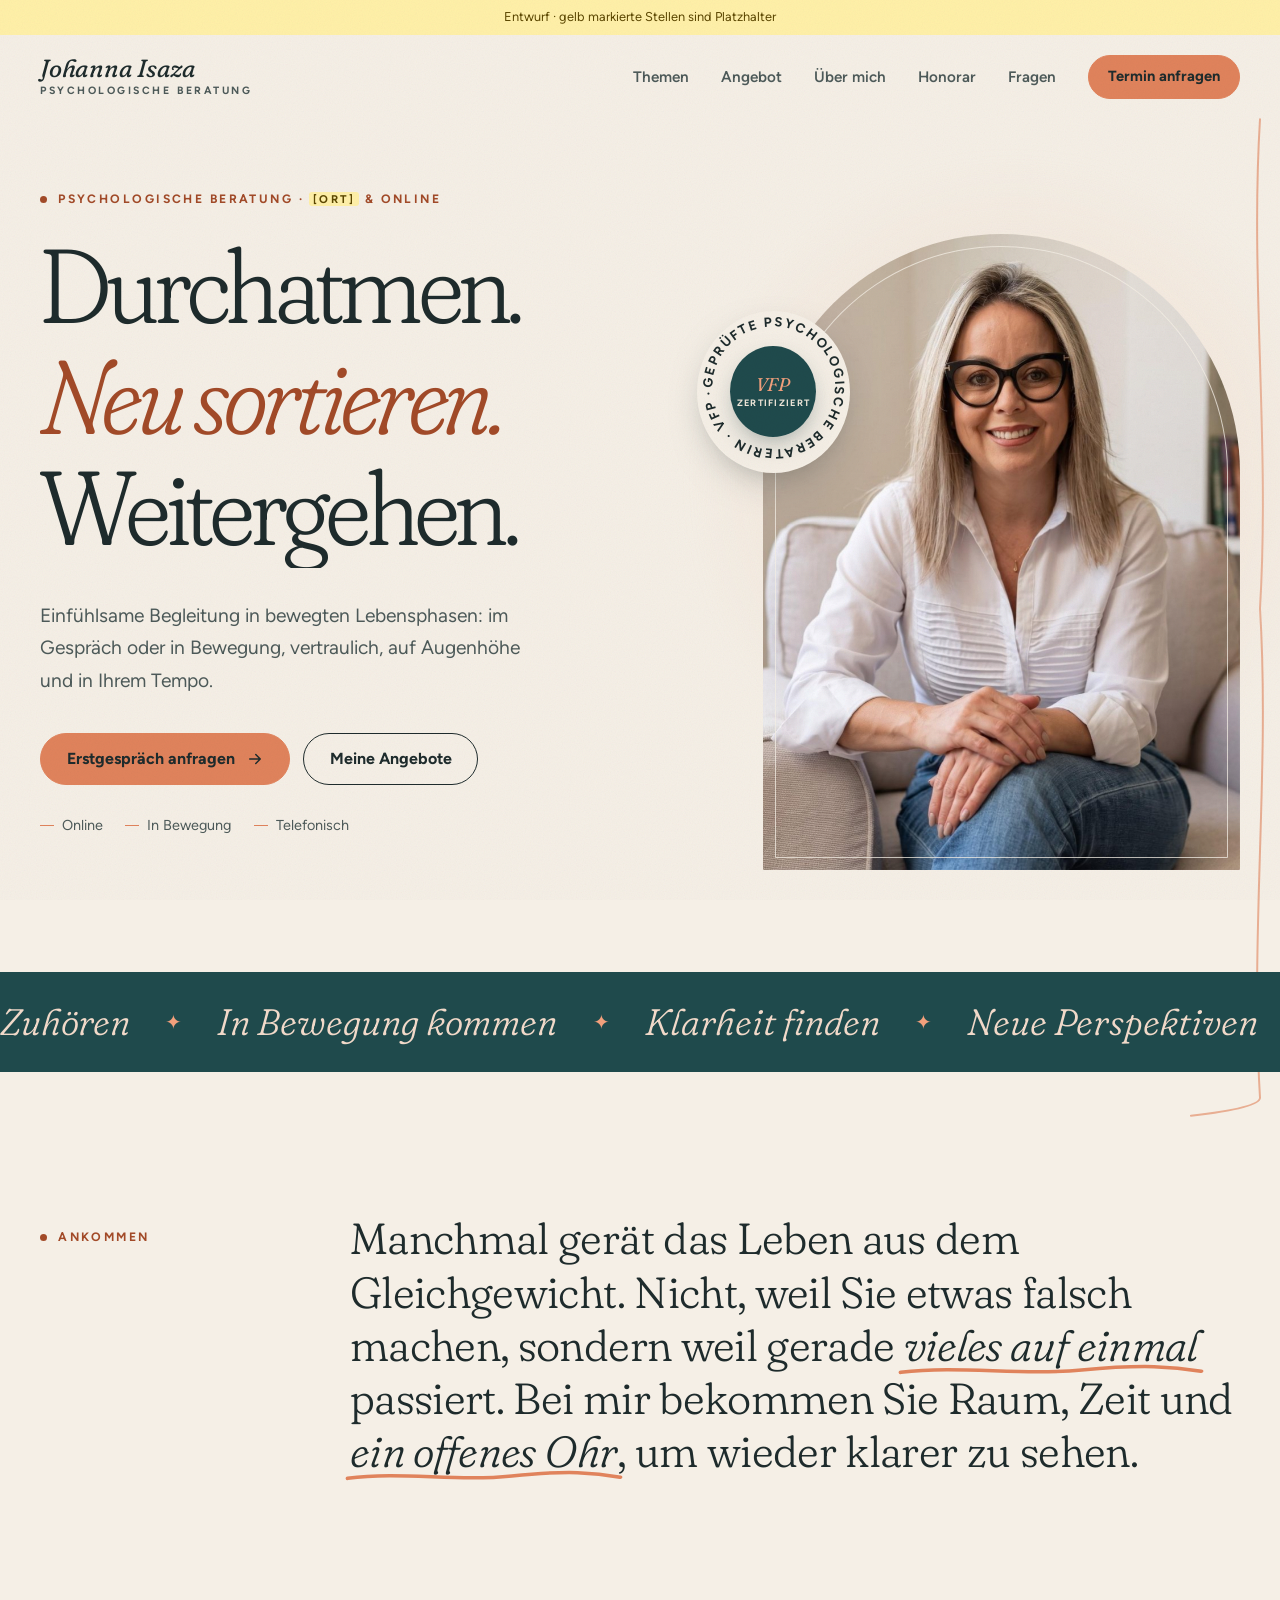
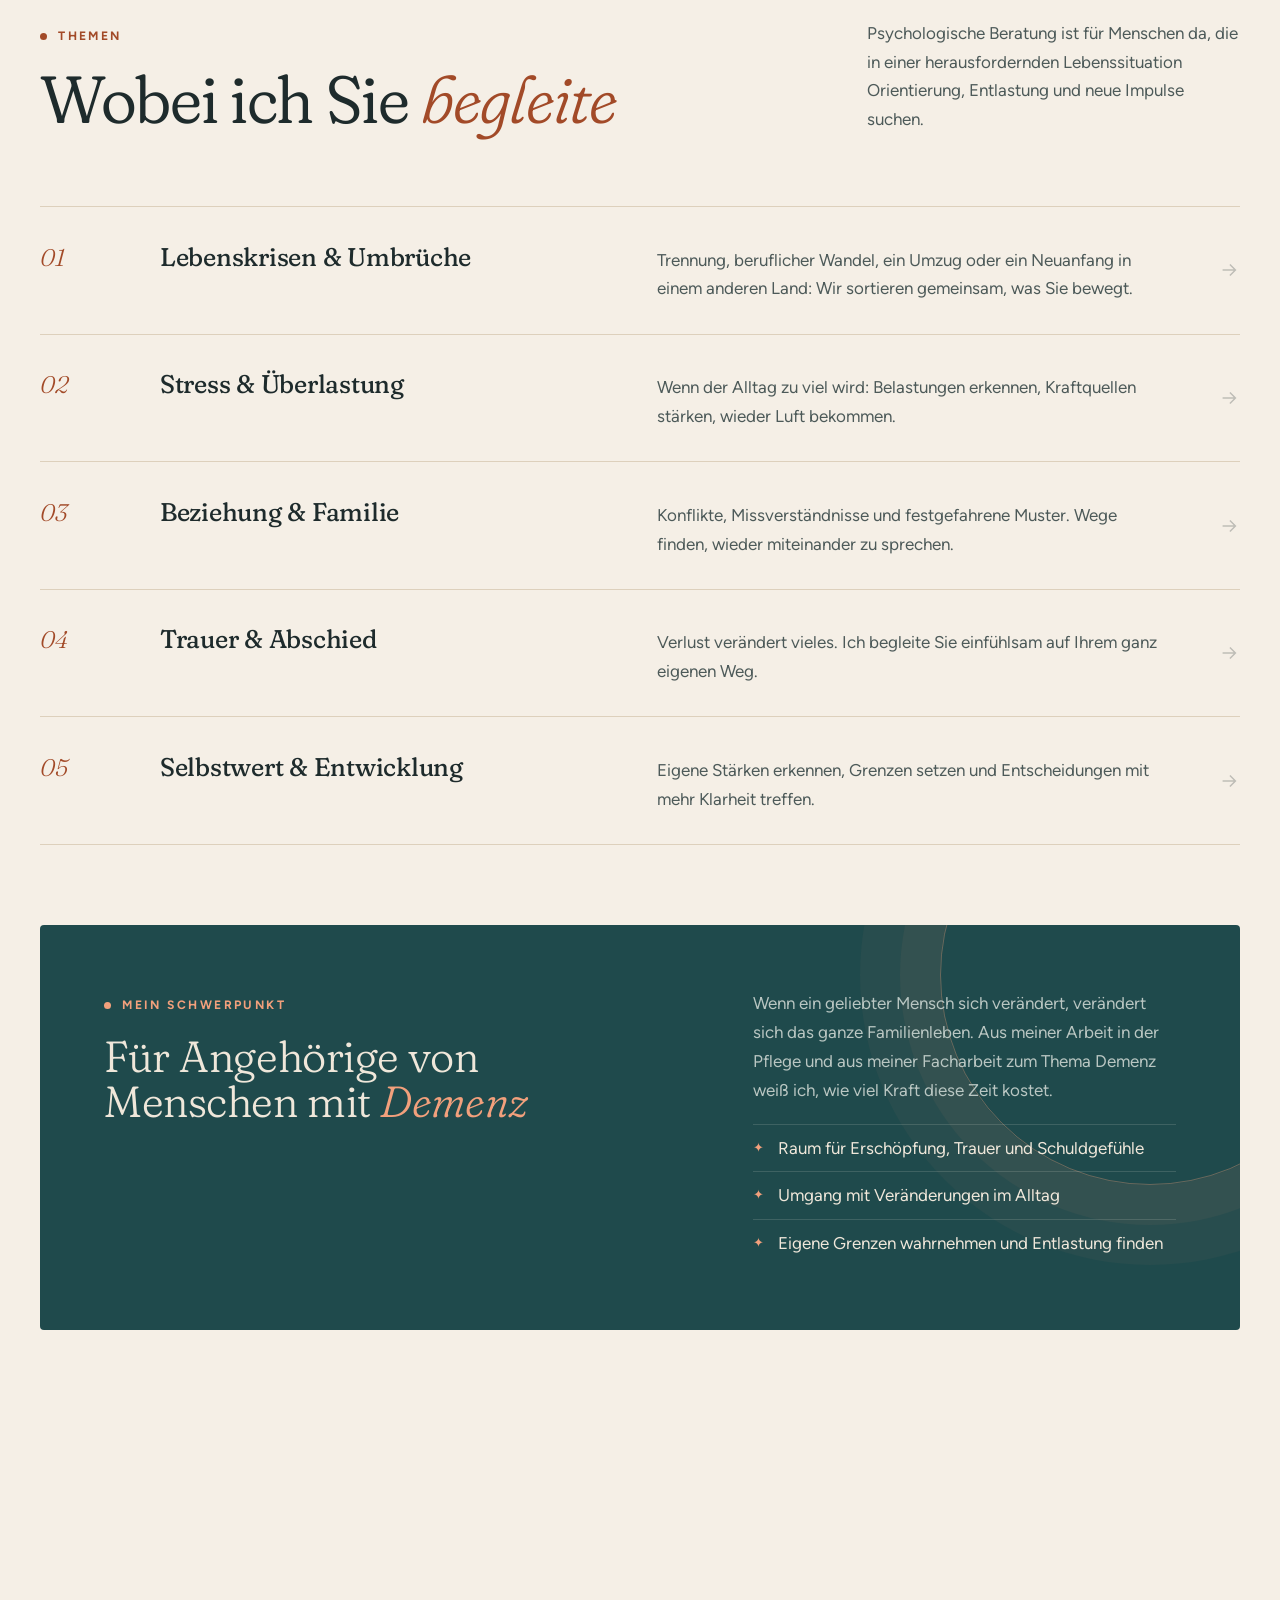
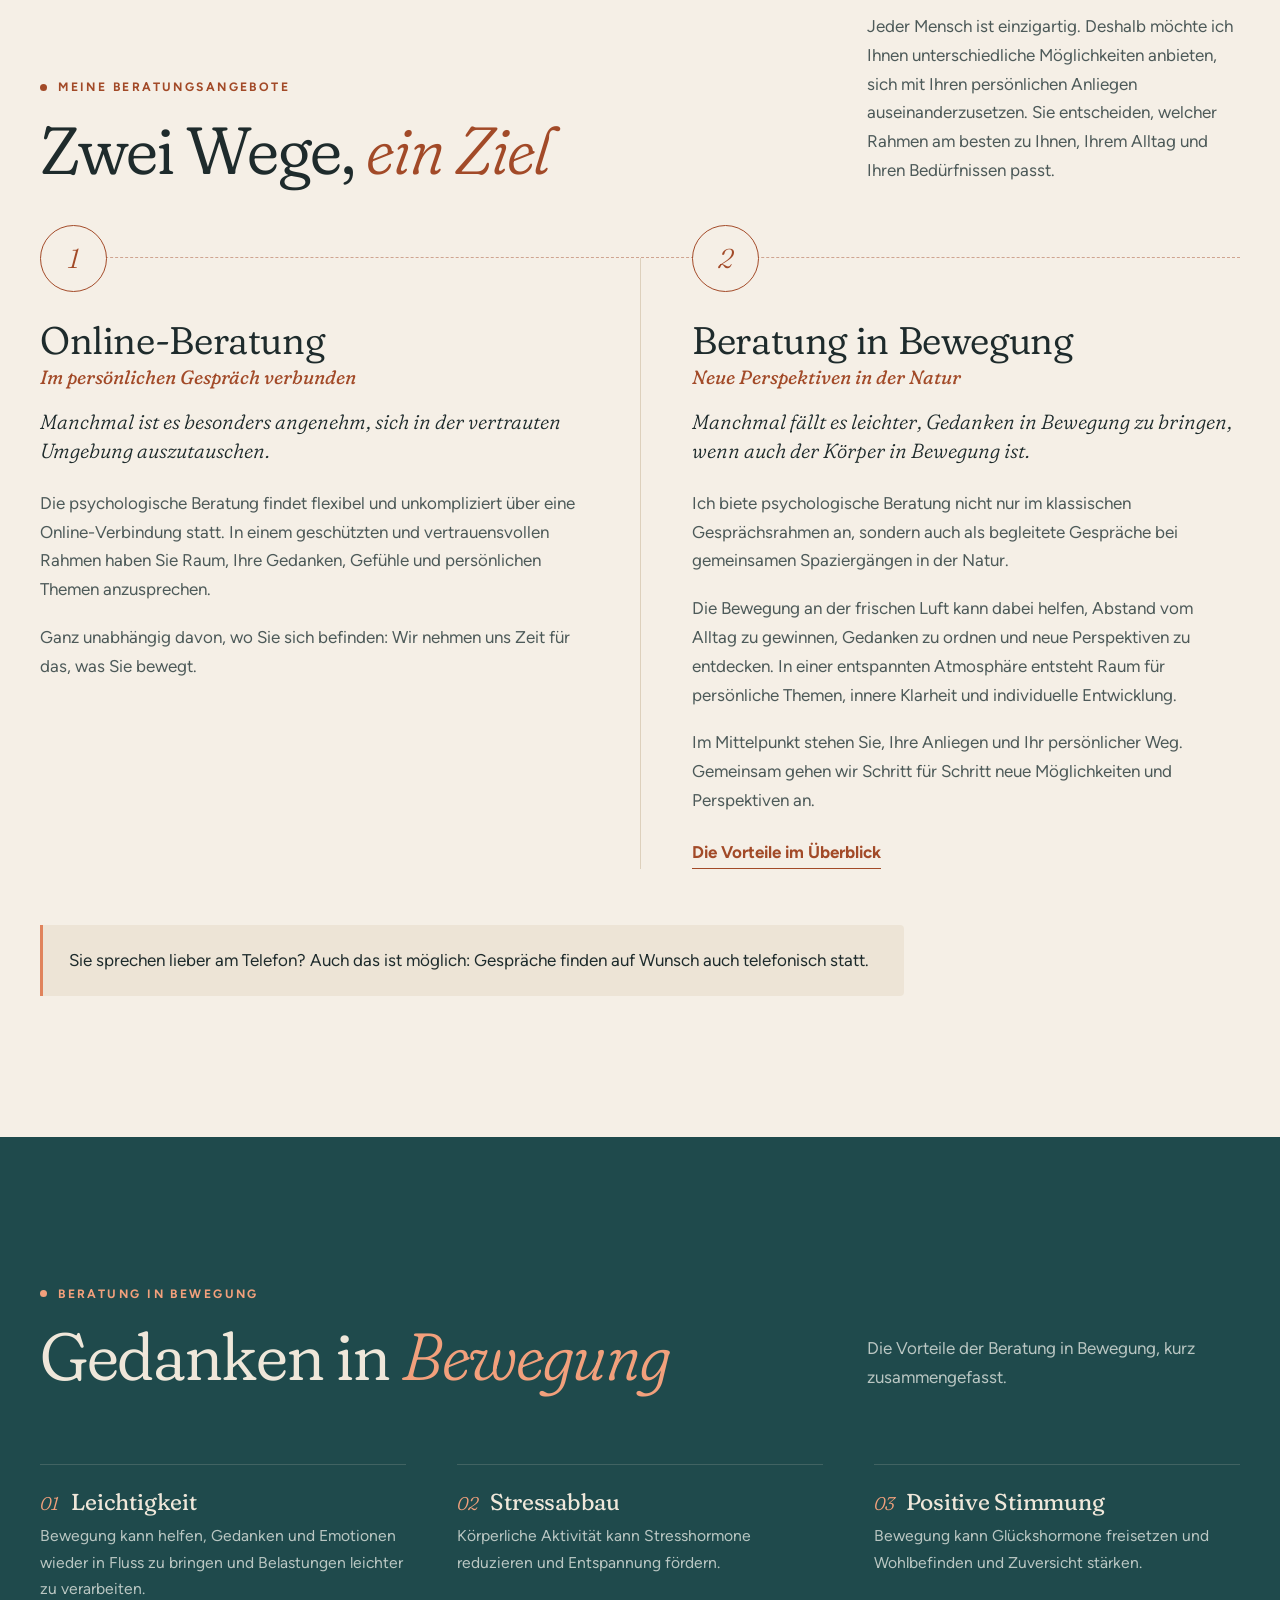
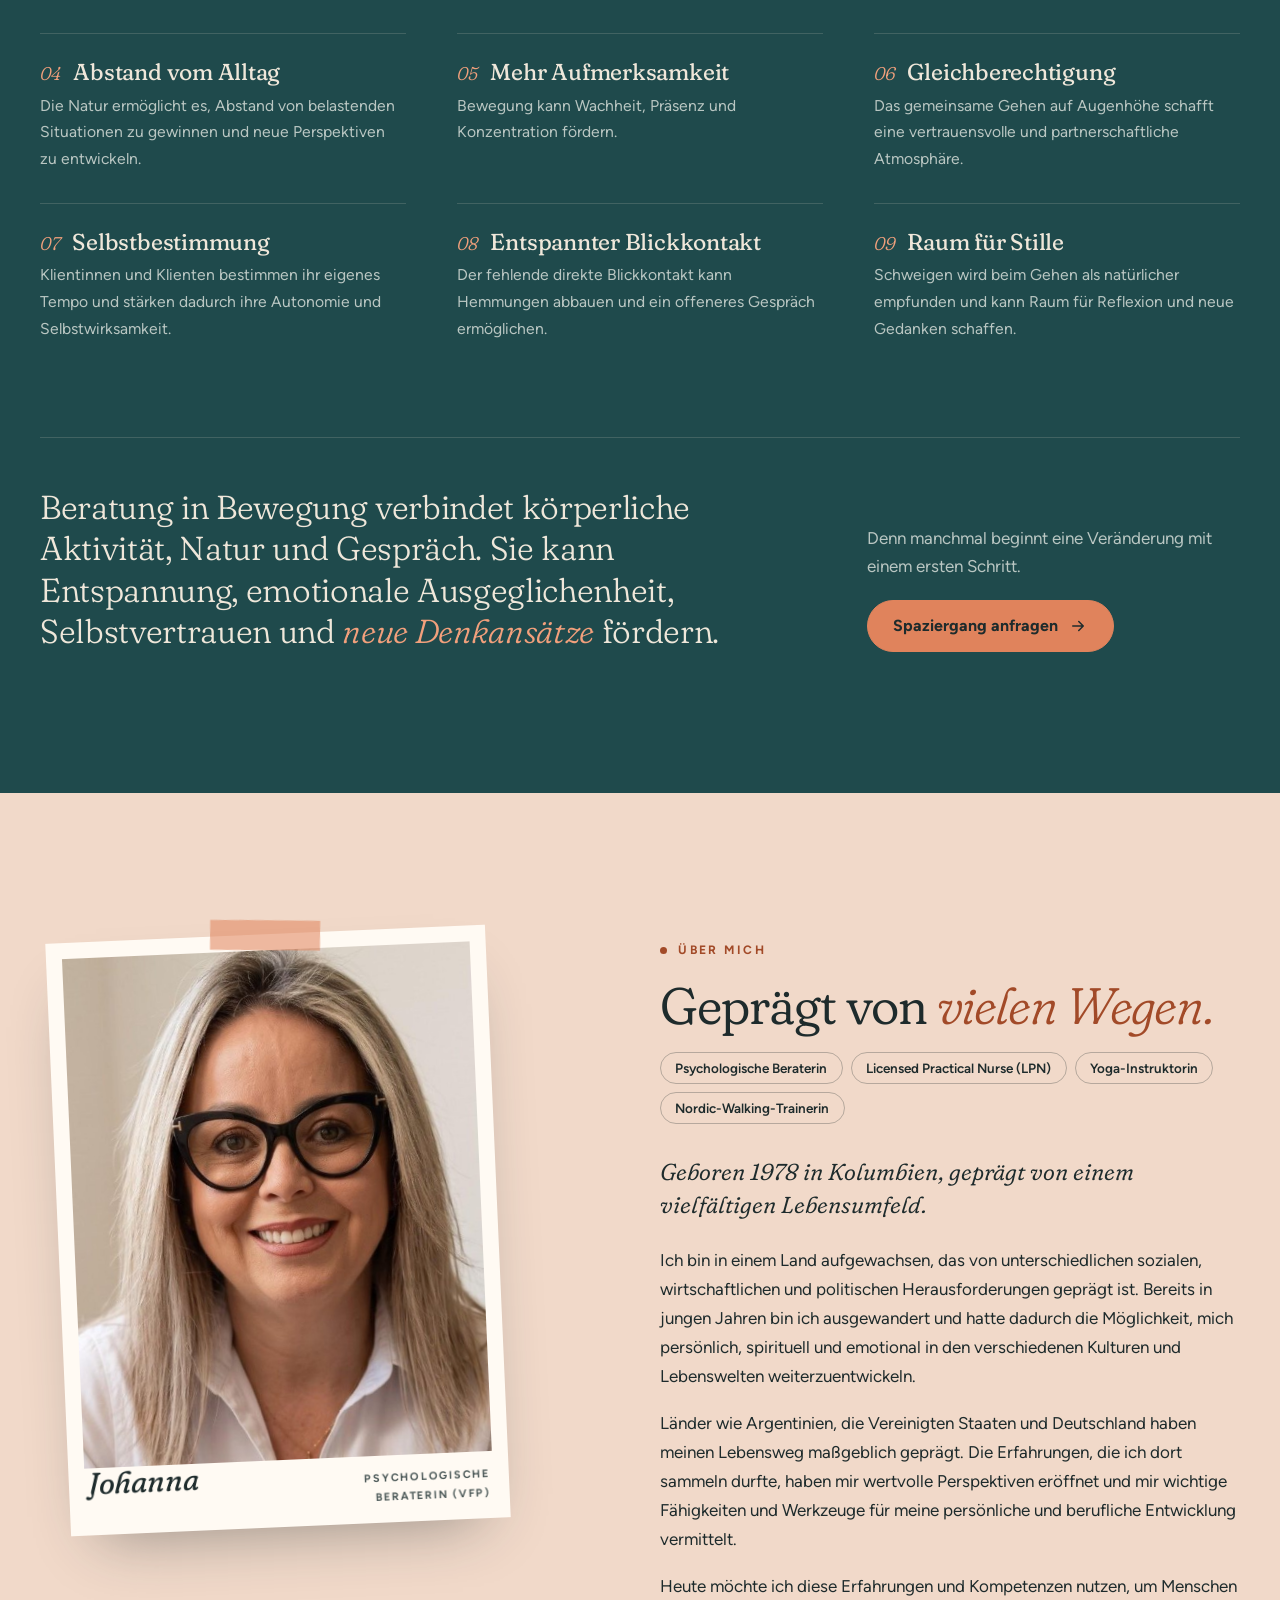
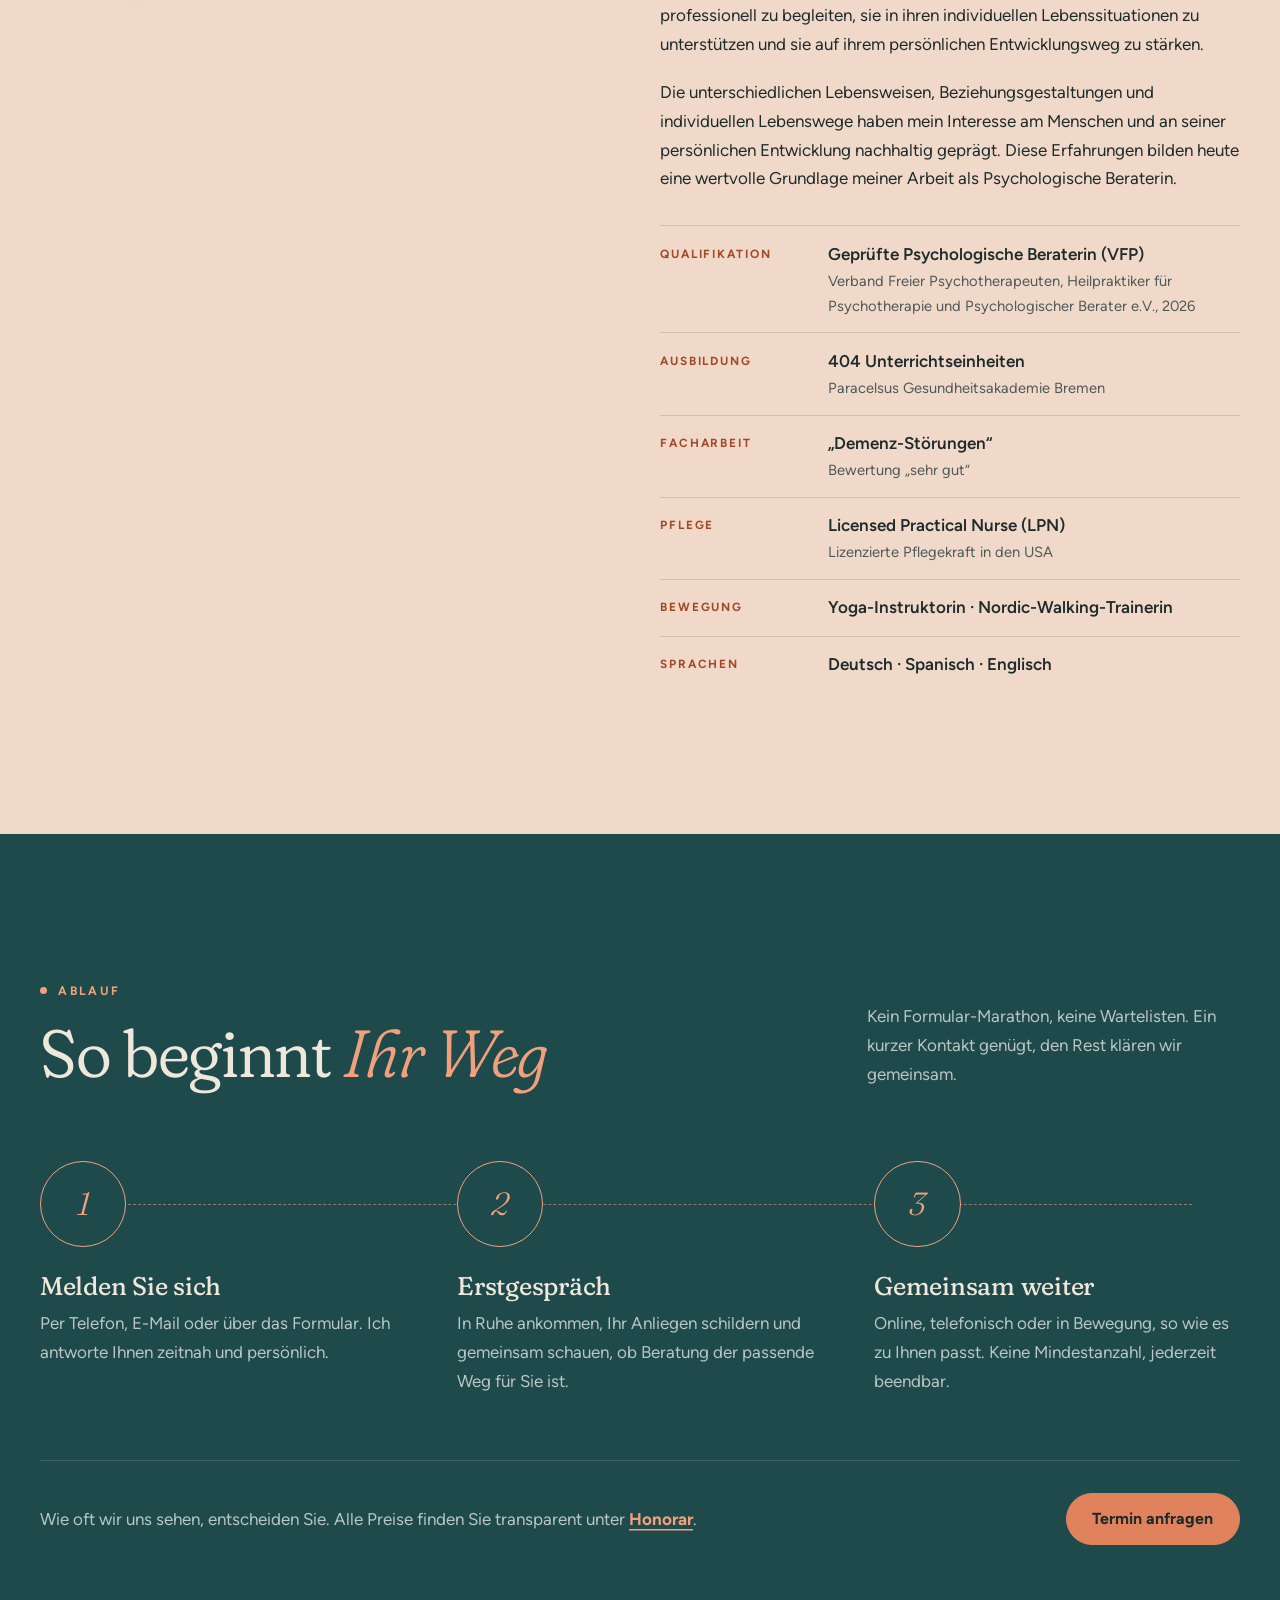
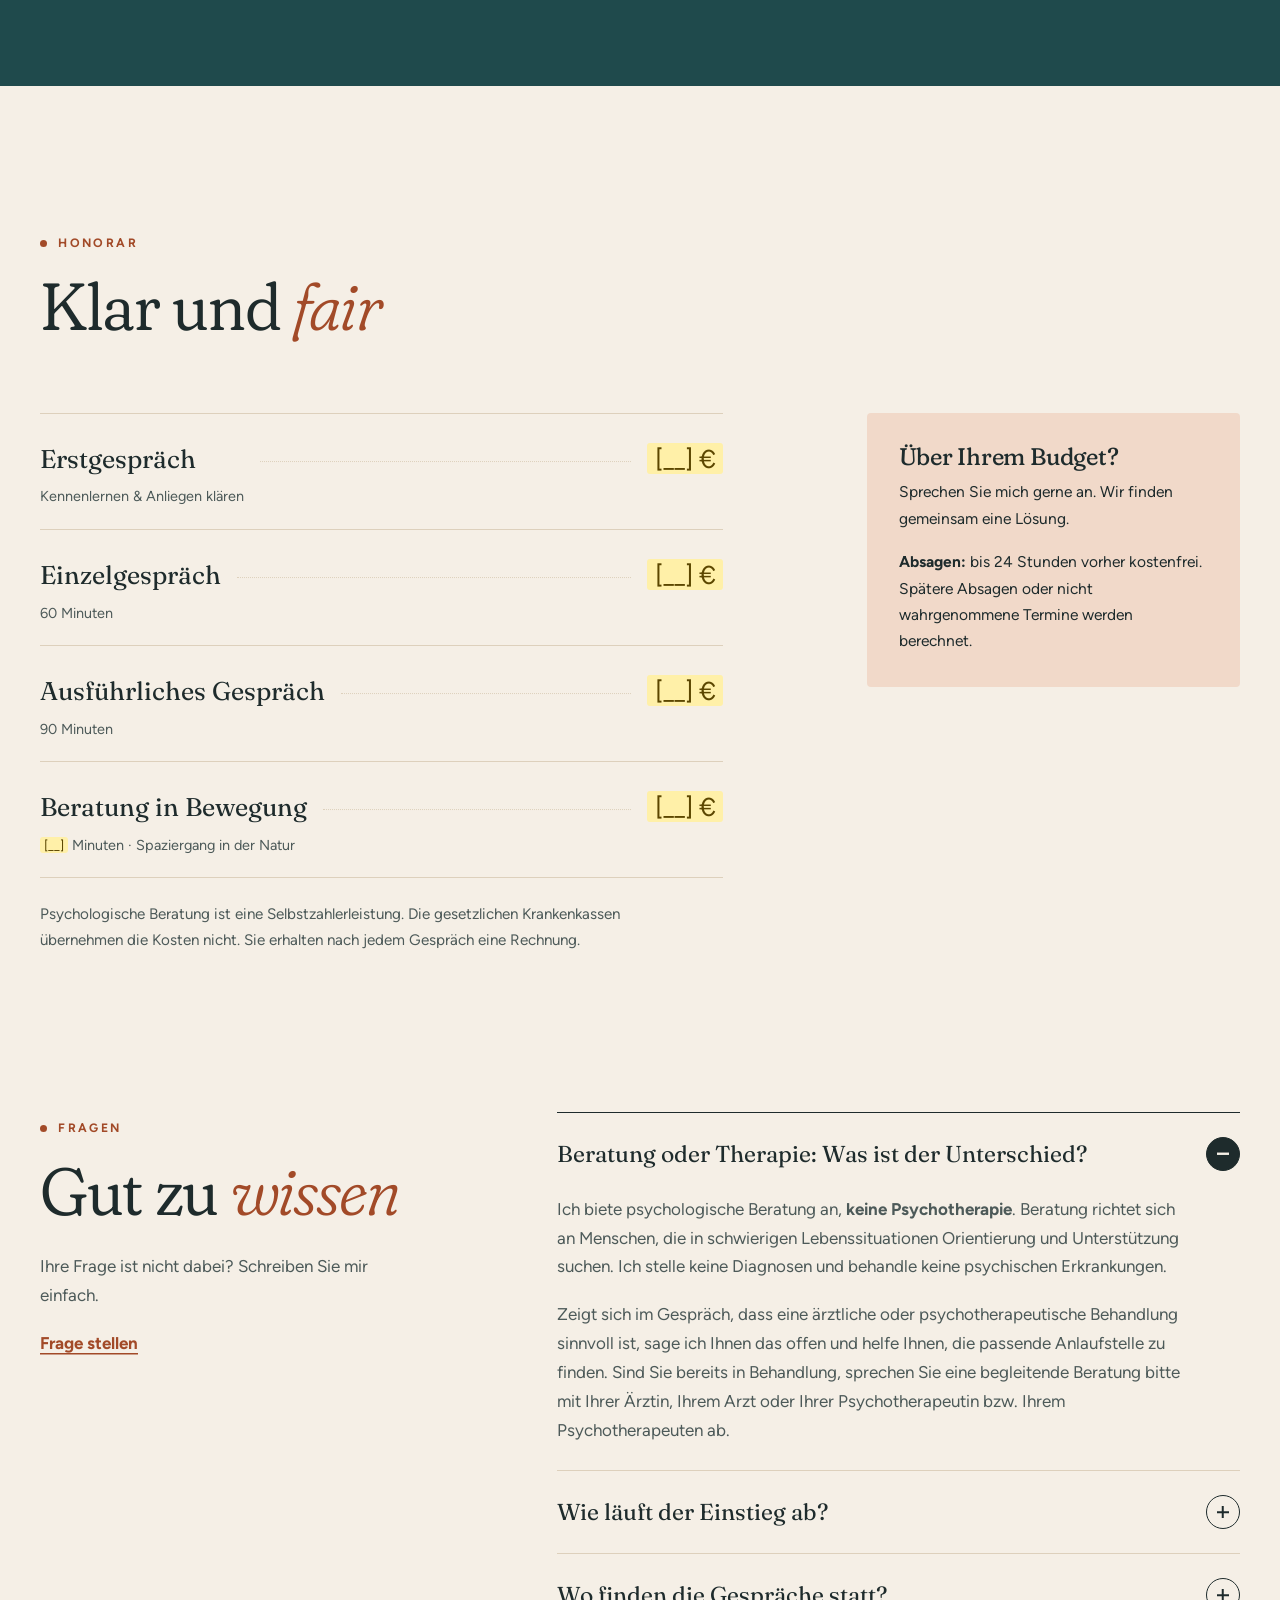
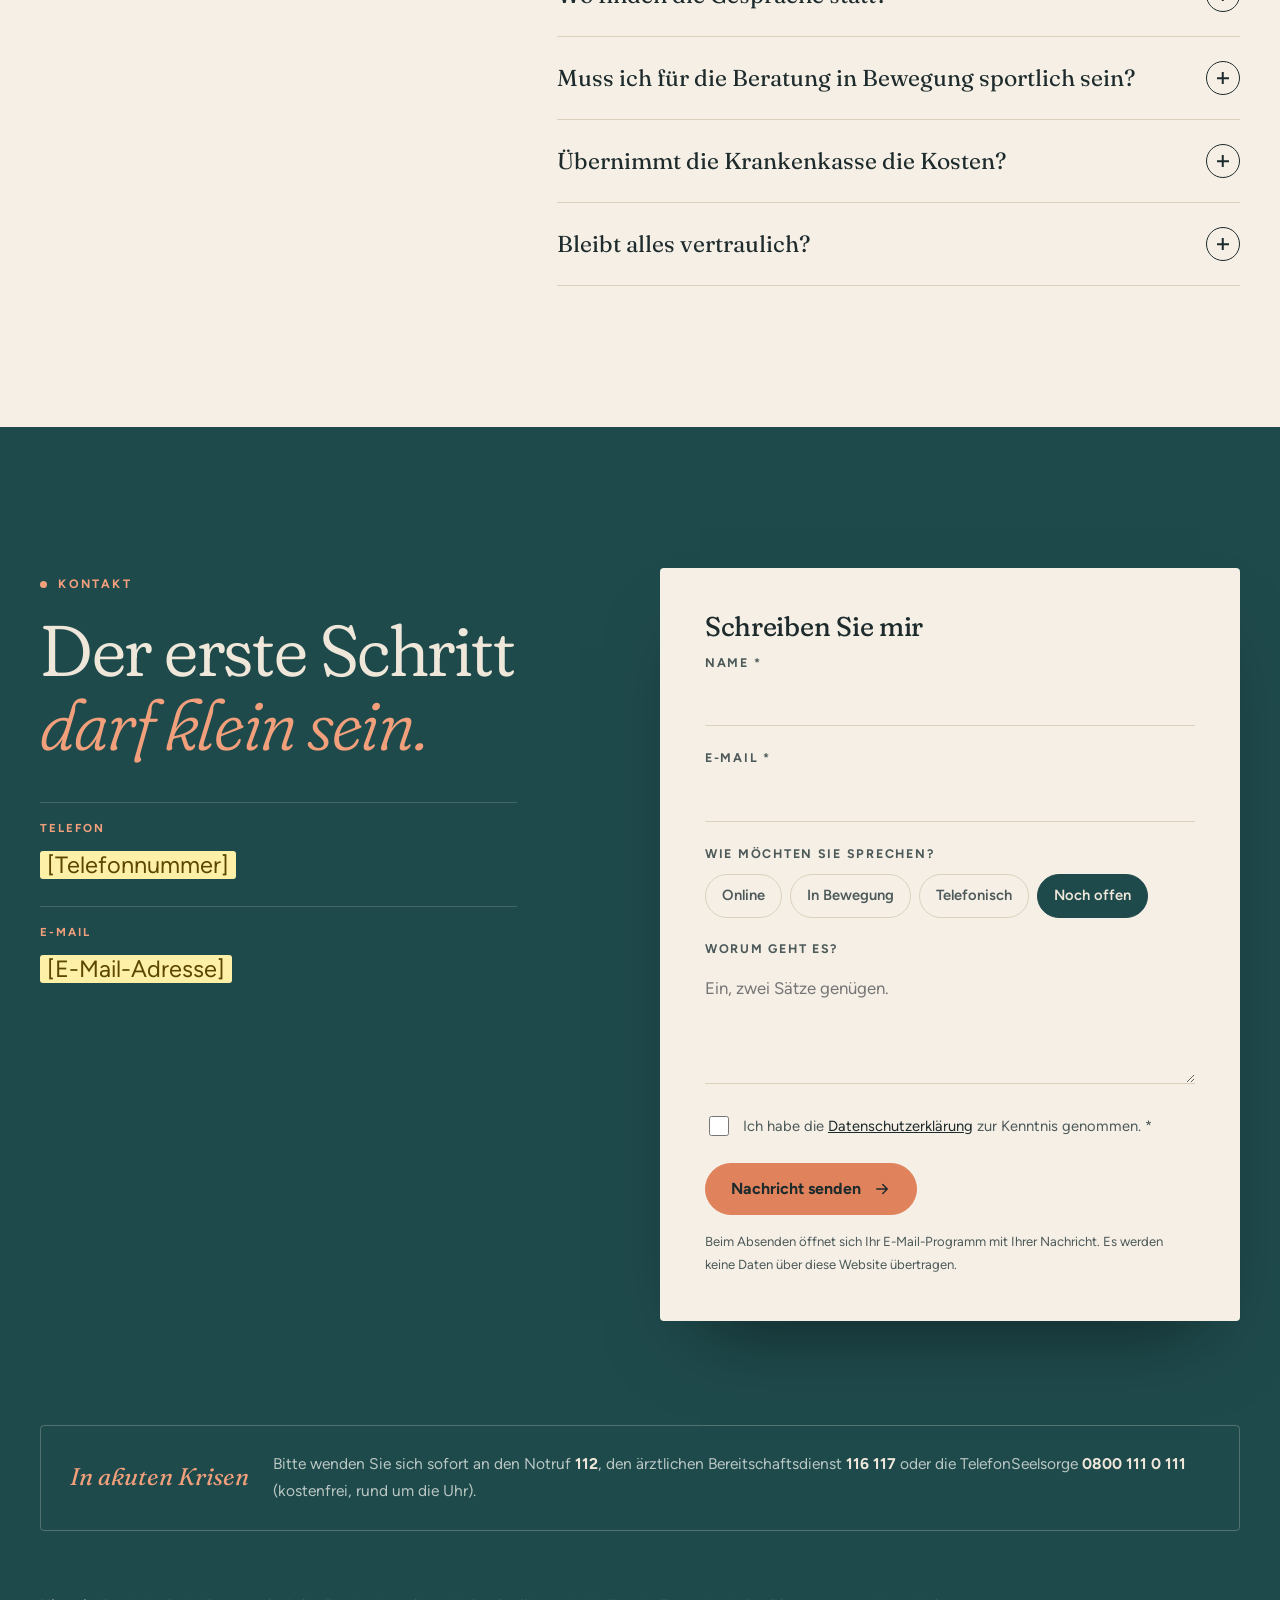
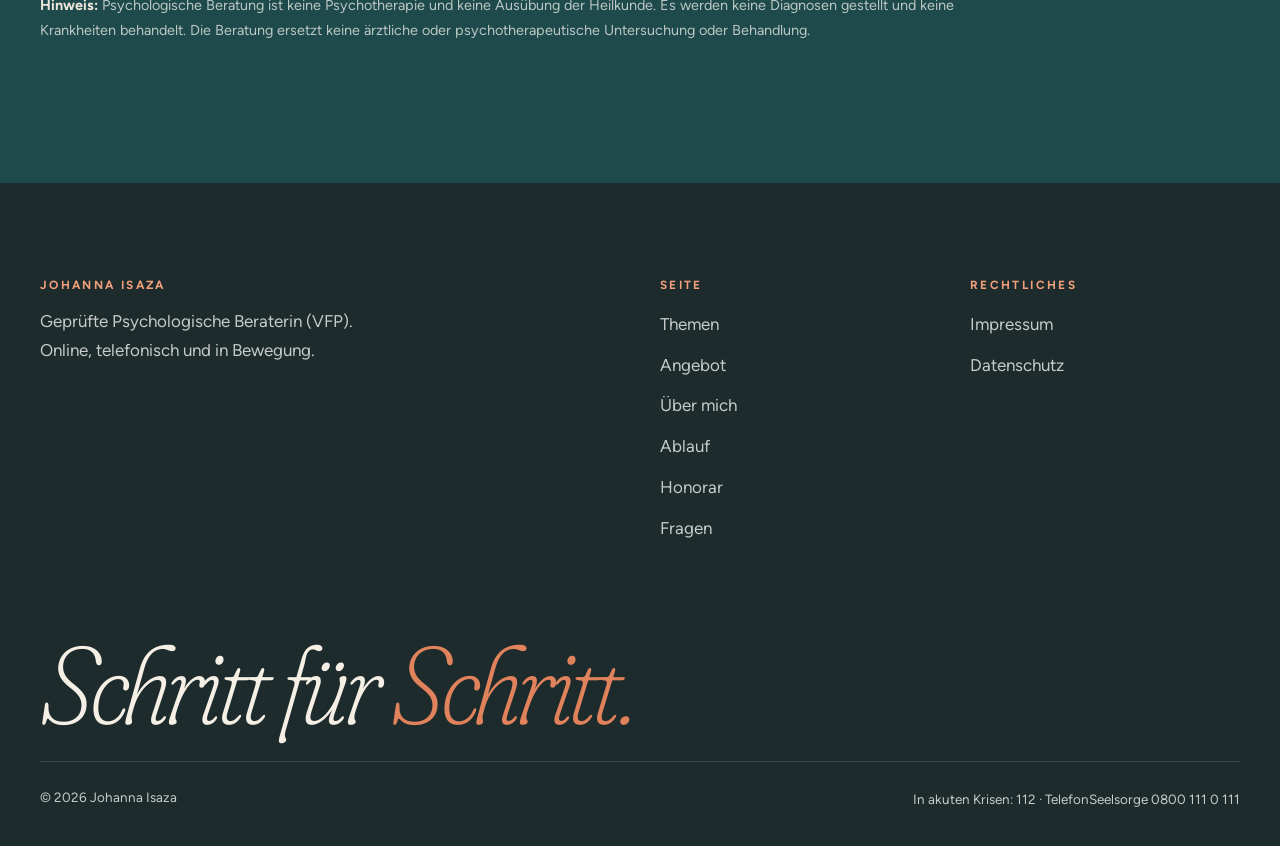
==== commit 39716ea7: "Remove counselling room and items Johanna marked - No in-person sessions in a room: formats are onli" ====
--- a/index.html
+++ b/index.html
@@ -4,7 +4,8 @@
   <meta charset="utf-8">
   <meta name="viewport" content="width=device-width, initial-scale=1, viewport-fit=cover">
   <title>Johanna Isaza · Psychologische Beratung</title>
-  <meta name="description" content="Psychologische Beratung mit Johanna Isaza, geprüfte Psychologische Beraterin (VFP): online, telefonisch, persönlich und als Beratung in Bewegung bei Spaziergängen in der Natur. Begleitung bei Lebenskrisen, Stress, Beziehungsfragen und für Angehörige von Menschen mit Demenz.">
+  <meta name="description" content="Psychologische Beratung mit Johanna Isaza, geprüfte Psychologische Beraterin (VFP): online, telefonisch und als Beratung in Bewegung bei Spaziergängen in der Natur. Begleitung bei Lebenskrisen, Stress, Beziehungsfragen und für Angehörige von Menschen mit Demenz.">
+  <meta name="robots" content="noindex"><!-- Entwurf: vor dem Livegang entfernen, damit Google die Seite findet -->
   <meta name="theme-color" content="#1f4a4c">
   <link rel="preload" href="assets/fonts/fraunces-latin-full-normal.woff2" as="font" type="font/woff2" crossorigin>
   <link rel="stylesheet" href="assets/css/style.css">
@@ -49,7 +50,7 @@
               <svg viewBox="0 0 24 24" fill="none" stroke="currentColor" stroke-width="2" stroke-linecap="round" stroke-linejoin="round" aria-hidden="true"><path d="M5 12h14M13 6l6 6-6 6"/></svg></a>
             <a href="#angebot" class="btn btn-outline">Meine Angebote</a>
           </div>
-          <div class="hero-meta"><span>Online</span><span>In Bewegung</span><span>Persönlich</span><span>Telefonisch</span></div>
+          <div class="hero-meta"><span>Online</span><span>In Bewegung</span><span>Telefonisch</span></div>
         </div>
 
         <figure class="hero-photo" style="margin:0">
@@ -111,8 +112,8 @@
             <h3>Für Angehörige von Menschen mit <em>Demenz</em></h3>
           </div>
           <div>
-            <p>Wenn ein geliebter Mensch sich verändert, verändert sich das ganze Familienleben. Aus meiner Arbeit in der Pflege,
-              in Deutschland und in den USA, und aus meiner Facharbeit zum Thema Demenz weiß ich, wie viel Kraft diese Zeit kostet.</p>
+            <p>Wenn ein geliebter Mensch sich verändert, verändert sich das ganze Familienleben. Aus meiner Arbeit in der Pflege und aus meiner
+              Facharbeit zum Thema Demenz weiß ich, wie viel Kraft diese Zeit kostet.</p>
             <ul>
               <li>Raum für Erschöpfung, Trauer und Schuldgefühle</li>
               <li>Umgang mit Veränderungen im Alltag</li>
@@ -159,8 +160,7 @@
           </article>
         </div>
 
-        <p class="ways-more reveal">Sie sprechen lieber am Telefon oder möchten sich persönlich treffen? Auch das ist möglich:
-          telefonisch oder in meinem Beratungsraum in <em class="ph">[Ort]</em>.</p>
+        <p class="ways-more reveal">Sie sprechen lieber am Telefon? Auch das ist möglich: Gespräche finden auf Wunsch auch telefonisch statt.</p>
       </div>
     </section>
 
@@ -230,9 +230,8 @@
             <div><dt>Qualifikation</dt><dd>Geprüfte Psychologische Beraterin (VFP)<small>Verband Freier Psychotherapeuten, Heilpraktiker für Psychotherapie und Psychologischer Berater e.V., 2026</small></dd></div>
             <div><dt>Ausbildung</dt><dd>404 Unterrichtseinheiten<small>Paracelsus Gesundheitsakademie Bremen</small></dd></div>
             <div><dt>Facharbeit</dt><dd>„Demenz-Störungen“<small>Bewertung „sehr gut“</small></dd></div>
-            <div><dt>Pflege</dt><dd><span lang="en">Licensed Practical Nurse</span> (LPN)<small>Lizenzierte Pflegekraft in den USA · Erfahrung in der Pflege bei der Bremischen Schwesternschaft vom Roten Kreuz e.V.</small></dd></div>
+            <div><dt>Pflege</dt><dd><span lang="en">Licensed Practical Nurse</span> (LPN)<small>Lizenzierte Pflegekraft in den USA</small></dd></div>
             <div><dt>Bewegung</dt><dd>Yoga-Instruktorin · Nordic-Walking-Trainerin</dd></div>
-            <div><dt>Lebenswege</dt><dd>Kolumbien · Argentinien · USA · Deutschland</dd></div>
             <div><dt>Sprachen</dt><dd>Deutsch · Spanisch · Englisch</dd></div>
           </dl>
         </div>
@@ -252,7 +251,7 @@
         <ol class="steps">
           <li class="step reveal"><span class="step-no">1</span><h3>Melden Sie sich</h3><p>Per Telefon, E-Mail oder über das Formular. Ich antworte Ihnen zeitnah und persönlich.</p></li>
           <li class="step reveal" style="--d:.12s"><span class="step-no">2</span><h3>Erstgespräch</h3><p>In Ruhe ankommen, Ihr Anliegen schildern und gemeinsam schauen, ob Beratung der passende Weg für Sie ist.</p></li>
-          <li class="step reveal" style="--d:.24s"><span class="step-no">3</span><h3>Gemeinsam weiter</h3><p>Online, telefonisch, persönlich oder in Bewegung, so wie es zu Ihnen passt. Keine Mindestanzahl, jederzeit beendbar.</p></li>
+          <li class="step reveal" style="--d:.24s"><span class="step-no">3</span><h3>Gemeinsam weiter</h3><p>Online, telefonisch oder in Bewegung, so wie es zu Ihnen passt. Keine Mindestanzahl, jederzeit beendbar.</p></li>
         </ol>
         <div class="process-foot reveal">
           <p>Wie oft wir uns sehen, entscheiden Sie. Alle Preise finden Sie transparent unter <a href="#honorar" class="link">Honorar</a>.</p>
@@ -273,8 +272,8 @@
         <div class="fees">
           <div class="menu-card reveal">
             <div class="price"><span class="what">Erstgespräch<small>Kennenlernen &amp; Anliegen klären</small></span><span class="dots"></span><span class="amount"><em class="ph">[__] €</em></span></div>
-            <div class="price"><span class="what">Einzelgespräch<small>60 Minuten · online, telefonisch oder persönlich</small></span><span class="dots"></span><span class="amount"><em class="ph">[__] €</em></span></div>
-            <div class="price"><span class="what">Ausführliches Gespräch<small>90 Minuten · online, telefonisch oder persönlich</small></span><span class="dots"></span><span class="amount"><em class="ph">[__] €</em></span></div>
+            <div class="price"><span class="what">Einzelgespräch<small>60 Minuten</small></span><span class="dots"></span><span class="amount"><em class="ph">[__] €</em></span></div>
+            <div class="price"><span class="what">Ausführliches Gespräch<small>90 Minuten</small></span><span class="dots"></span><span class="amount"><em class="ph">[__] €</em></span></div>
             <div class="price"><span class="what">Beratung in Bewegung<small><em class="ph">[__]</em> Minuten · Spaziergang in der Natur</small></span><span class="dots"></span><span class="amount"><em class="ph">[__] €</em></span></div>
             <p class="fees-note">Psychologische Beratung ist eine Selbstzahlerleistung. Die gesetzlichen Krankenkassen übernehmen die Kosten nicht. Sie erhalten nach jedem Gespräch eine Rechnung.</p>
           </div>
@@ -314,7 +313,7 @@
           </details>
           <details>
             <summary>Wo finden die Gespräche statt?<i aria-hidden="true"></i></summary>
-            <div class="answer"><p>Online per Video, telefonisch, persönlich in meinem Beratungsraum in <em class="ph">[Ort]</em> oder in Bewegung bei einem gemeinsamen Spaziergang in der Natur. Sie entscheiden, welcher Rahmen zu Ihnen passt.</p></div>
+            <div class="answer"><p>Online per Video, telefonisch oder in Bewegung bei einem gemeinsamen Spaziergang in der Natur. Sie entscheiden, welcher Rahmen zu Ihnen passt.</p></div>
           </details>
           <details>
             <summary>Muss ich für die Beratung in Bewegung sportlich sein?<i aria-hidden="true"></i></summary>
@@ -345,7 +344,6 @@
           <ul class="contact-lines reveal">
             <li><small>Telefon</small><a href="tel:+490000000000"><em class="ph">[Telefonnummer]</em></a></li>
             <li><small>E-Mail</small><a href="mailto:kontakt@example.de"><em class="ph">[E-Mail-Adresse]</em></a></li>
-            <li><small>Beratungsraum</small><span><em class="ph">[Straße Nr., PLZ Ort]</em></span></li>
           </ul>
         </div>
 
@@ -358,7 +356,6 @@
             <div class="chip-row">
               <label><input type="radio" name="format" value="Online"><span>Online</span></label>
               <label><input type="radio" name="format" value="In Bewegung"><span>In Bewegung</span></label>
-              <label><input type="radio" name="format" value="Persönlich"><span>Persönlich</span></label>
               <label><input type="radio" name="format" value="Telefonisch"><span>Telefonisch</span></label>
               <label><input type="radio" name="format" value="Noch offen" checked><span>Noch offen</span></label>
             </div>
@@ -387,7 +384,7 @@
       <div class="footer-top">
         <div>
           <h2>Johanna Isaza</h2>
-          <p>Geprüfte Psychologische Beraterin (VFP).<br>Online, telefonisch, persönlich in <em class="ph">[Ort]</em> und in Bewegung.</p>
+          <p>Geprüfte Psychologische Beraterin (VFP).<br>Online, telefonisch und in Bewegung.</p>
         </div>
         <div>
           <h2>Seite</h2>
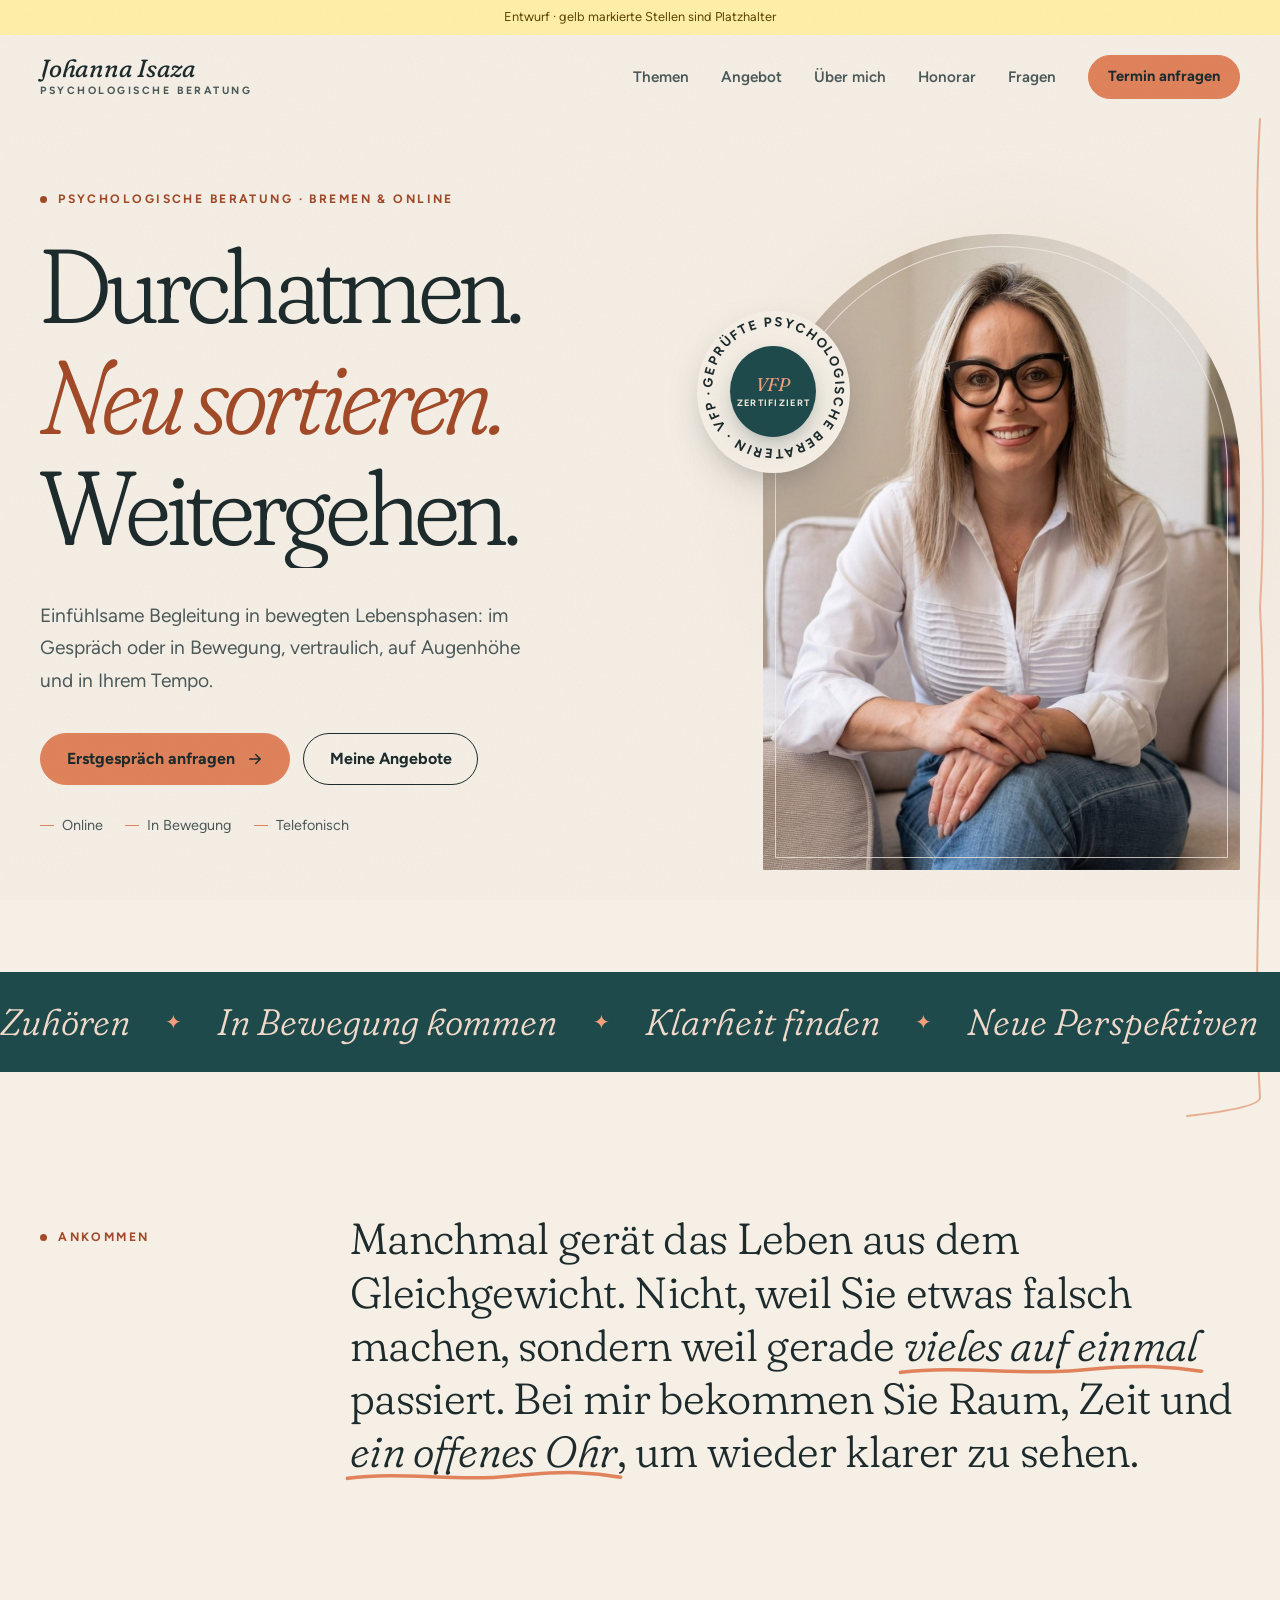
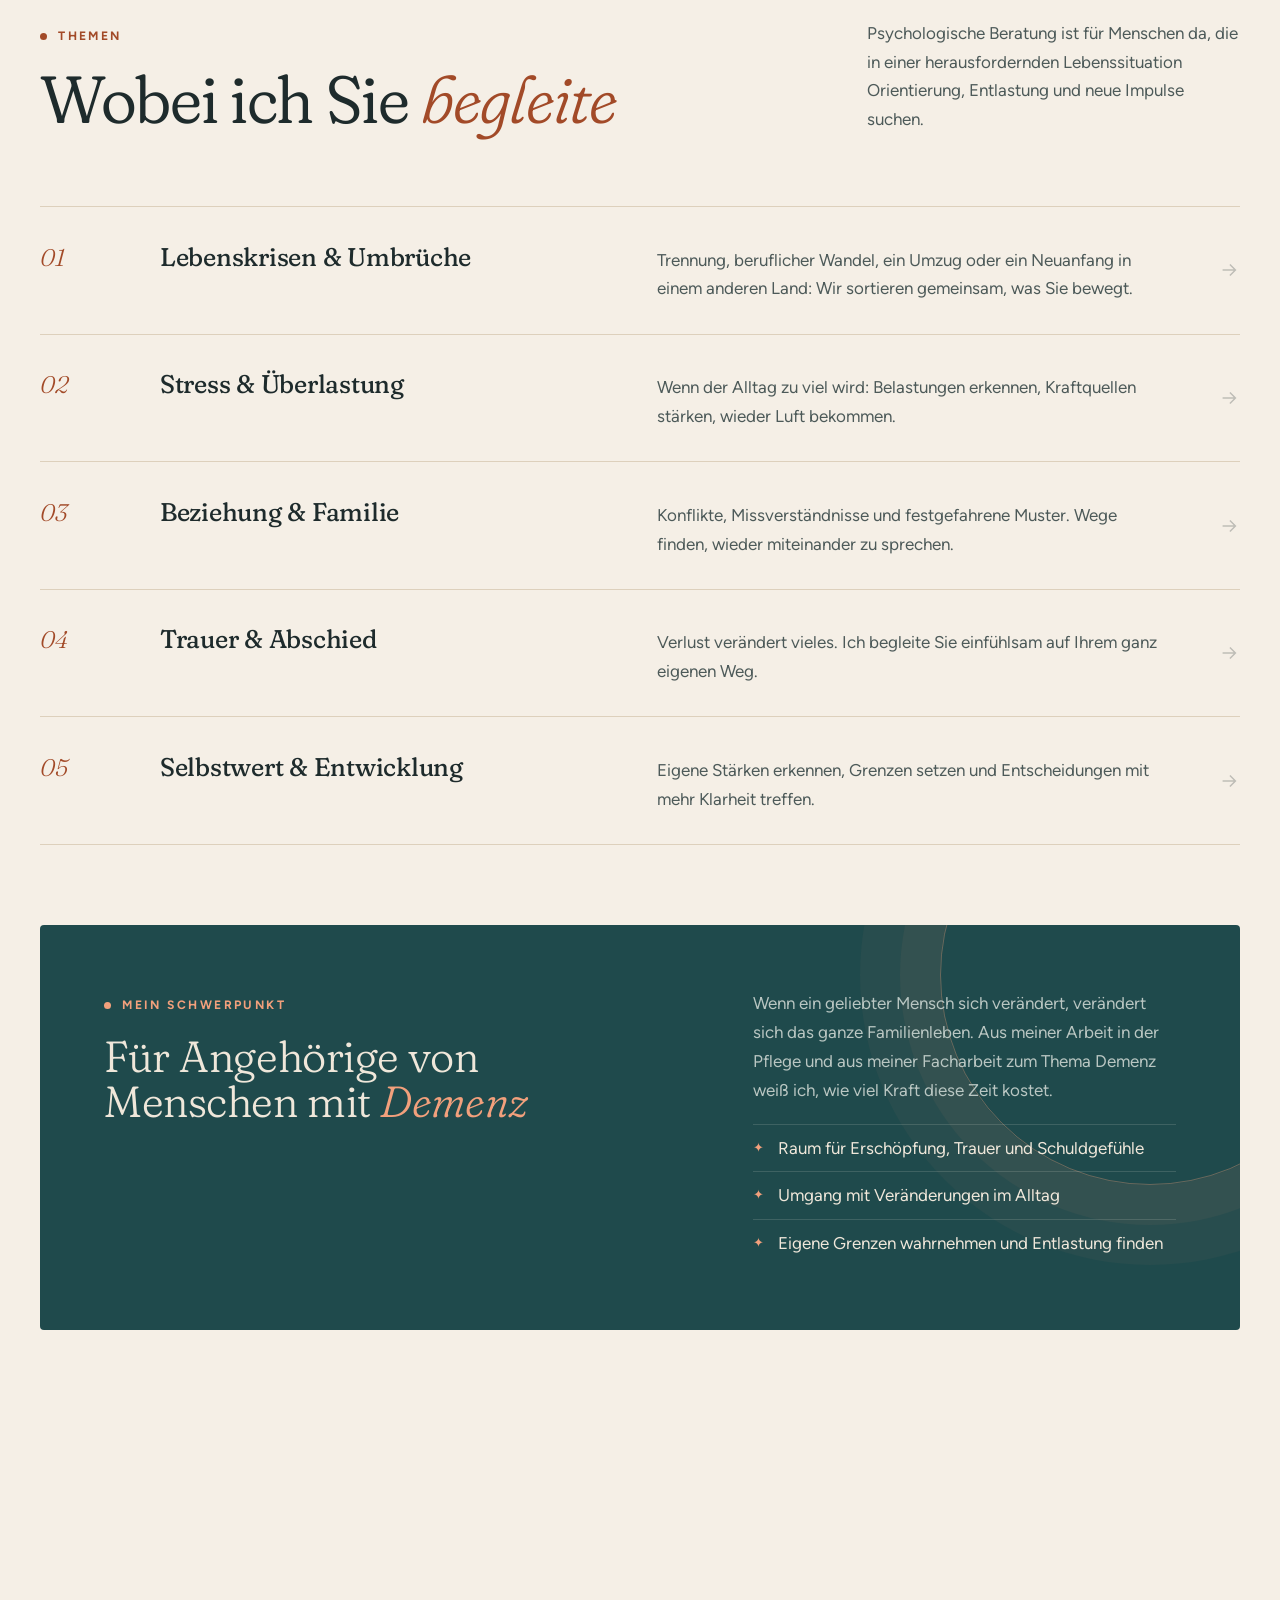
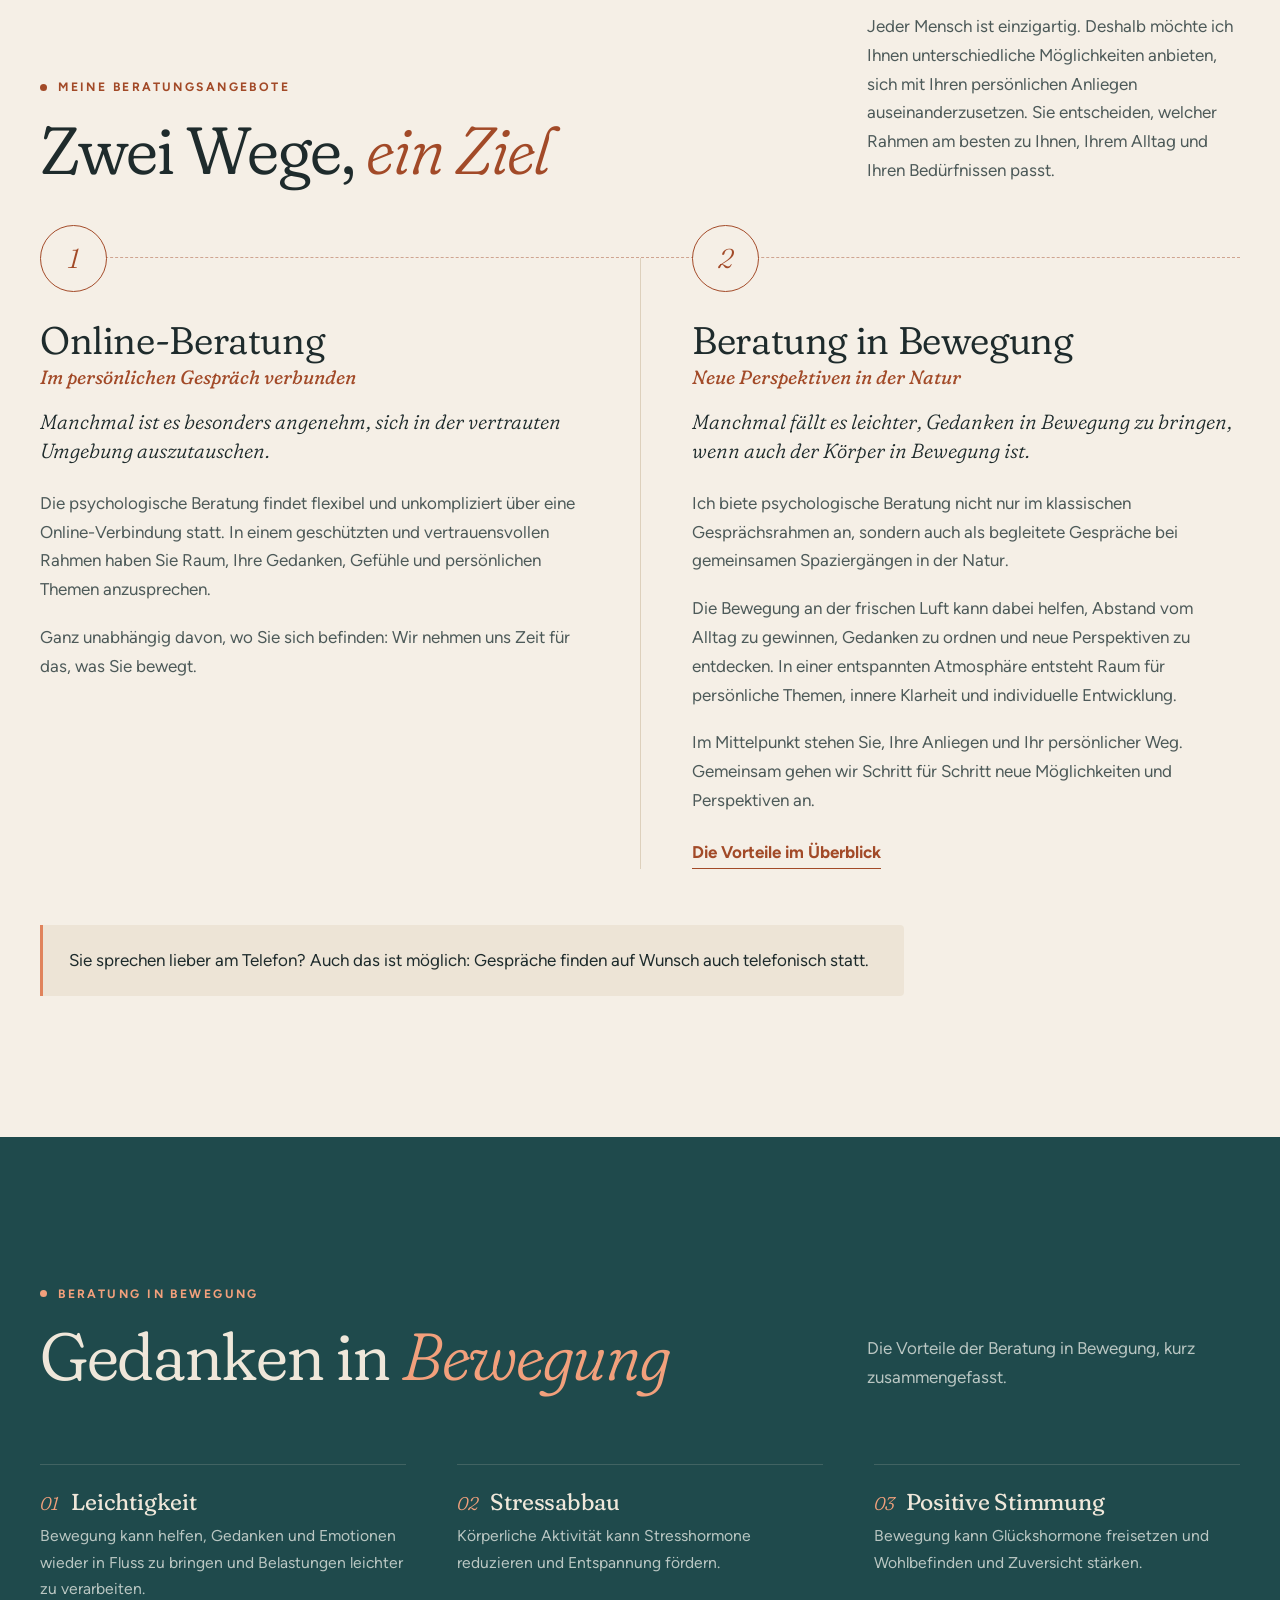
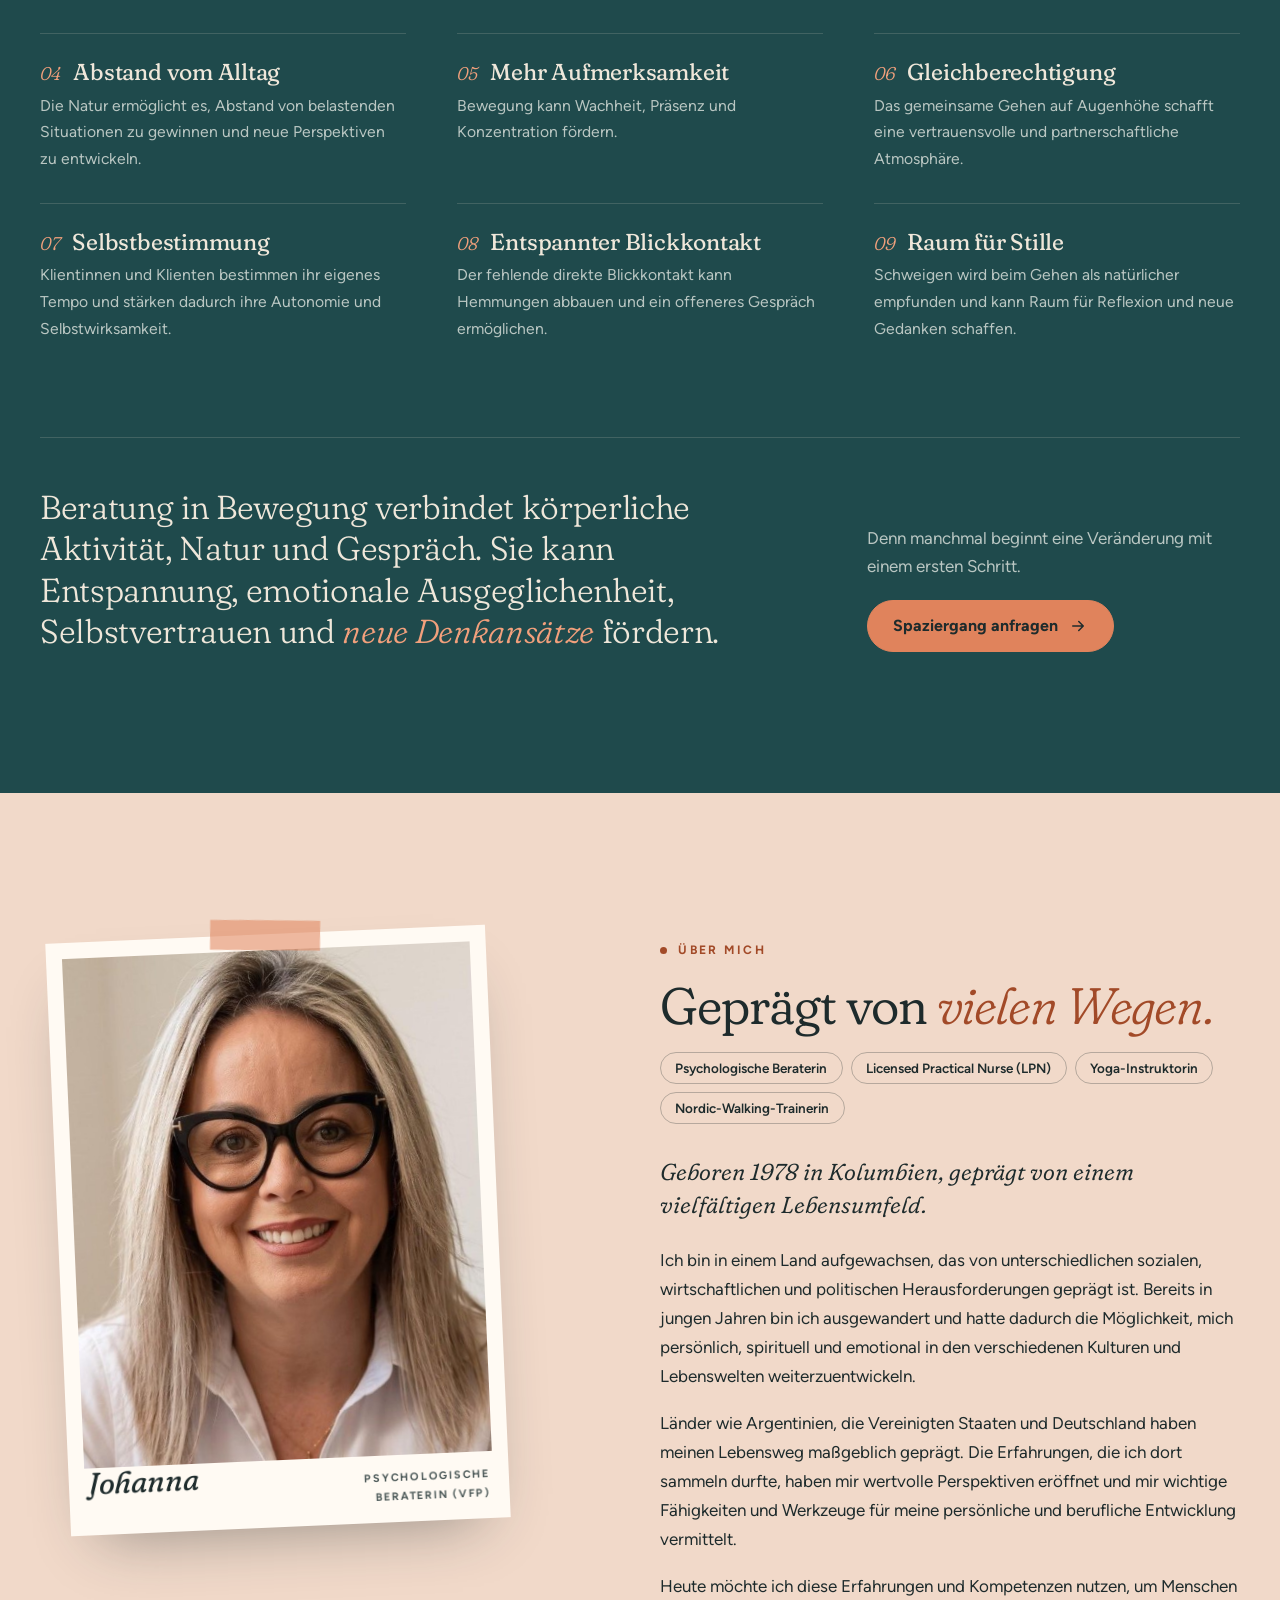
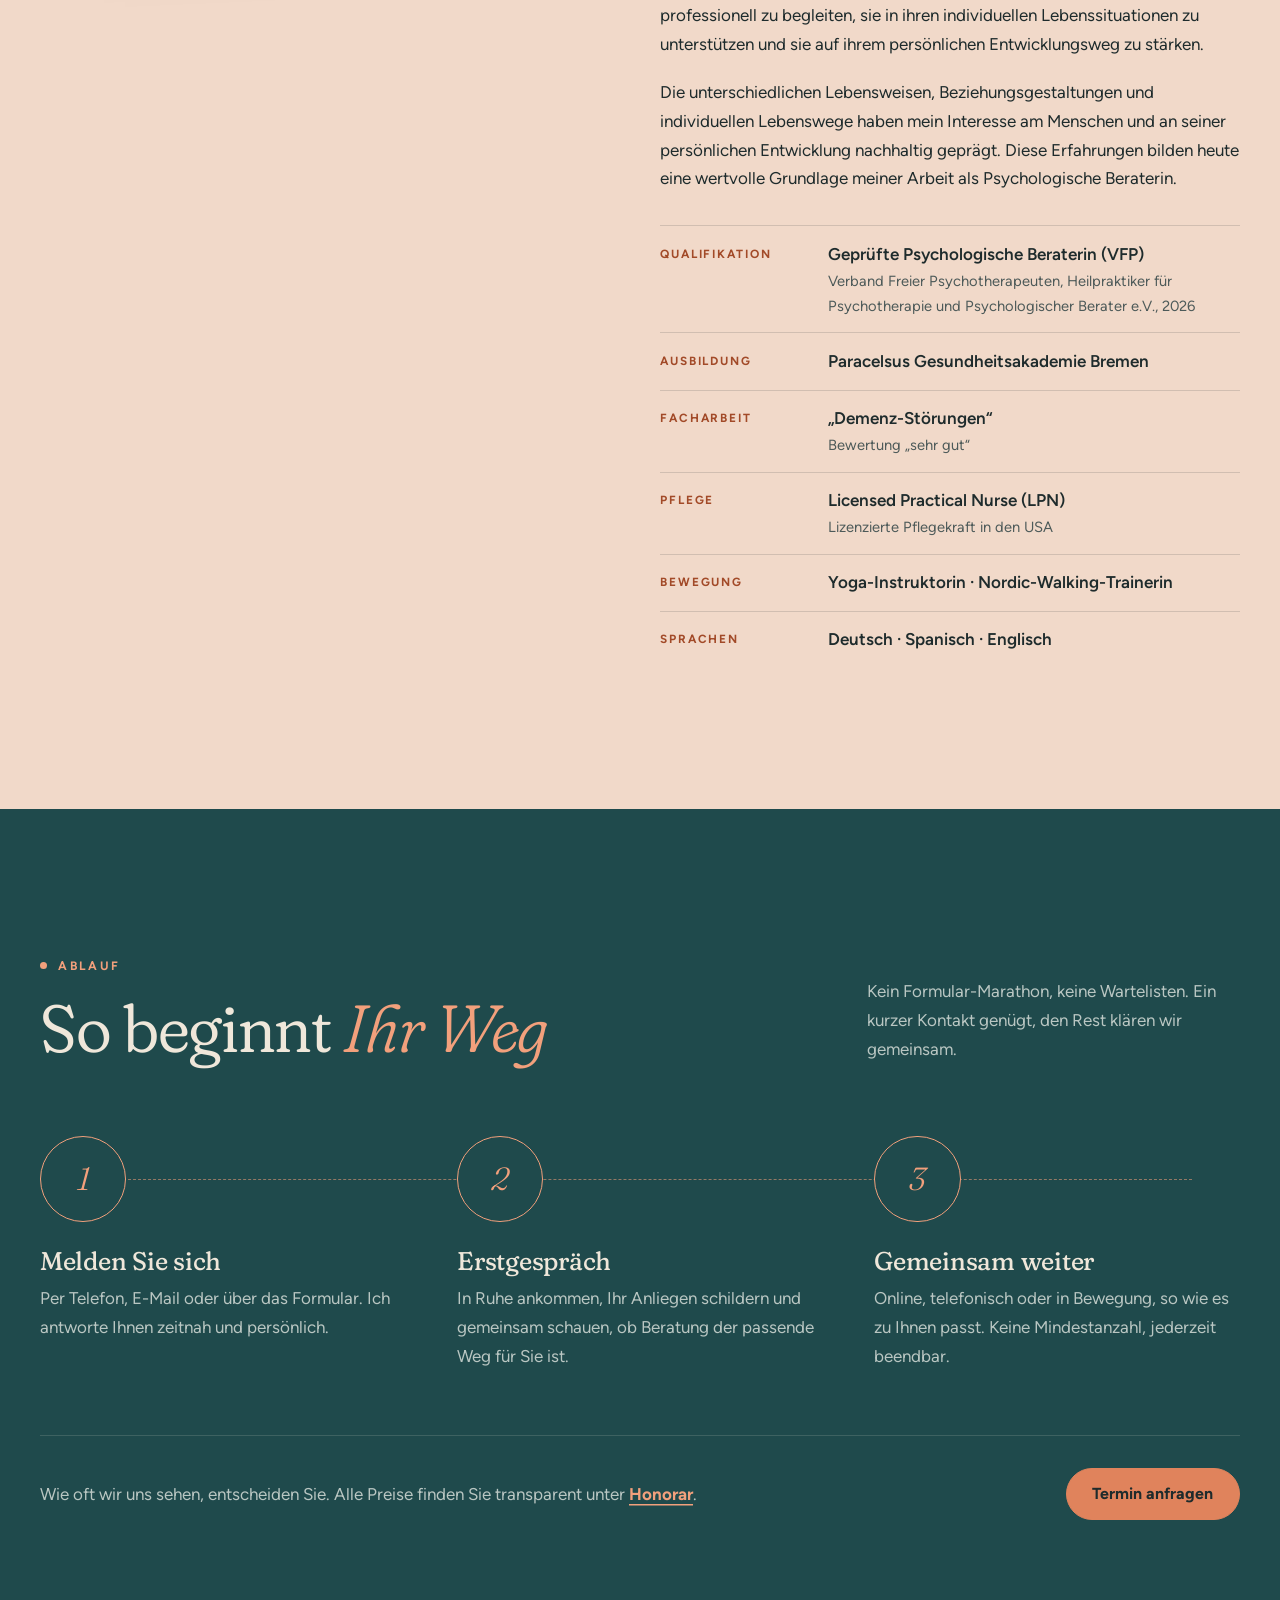
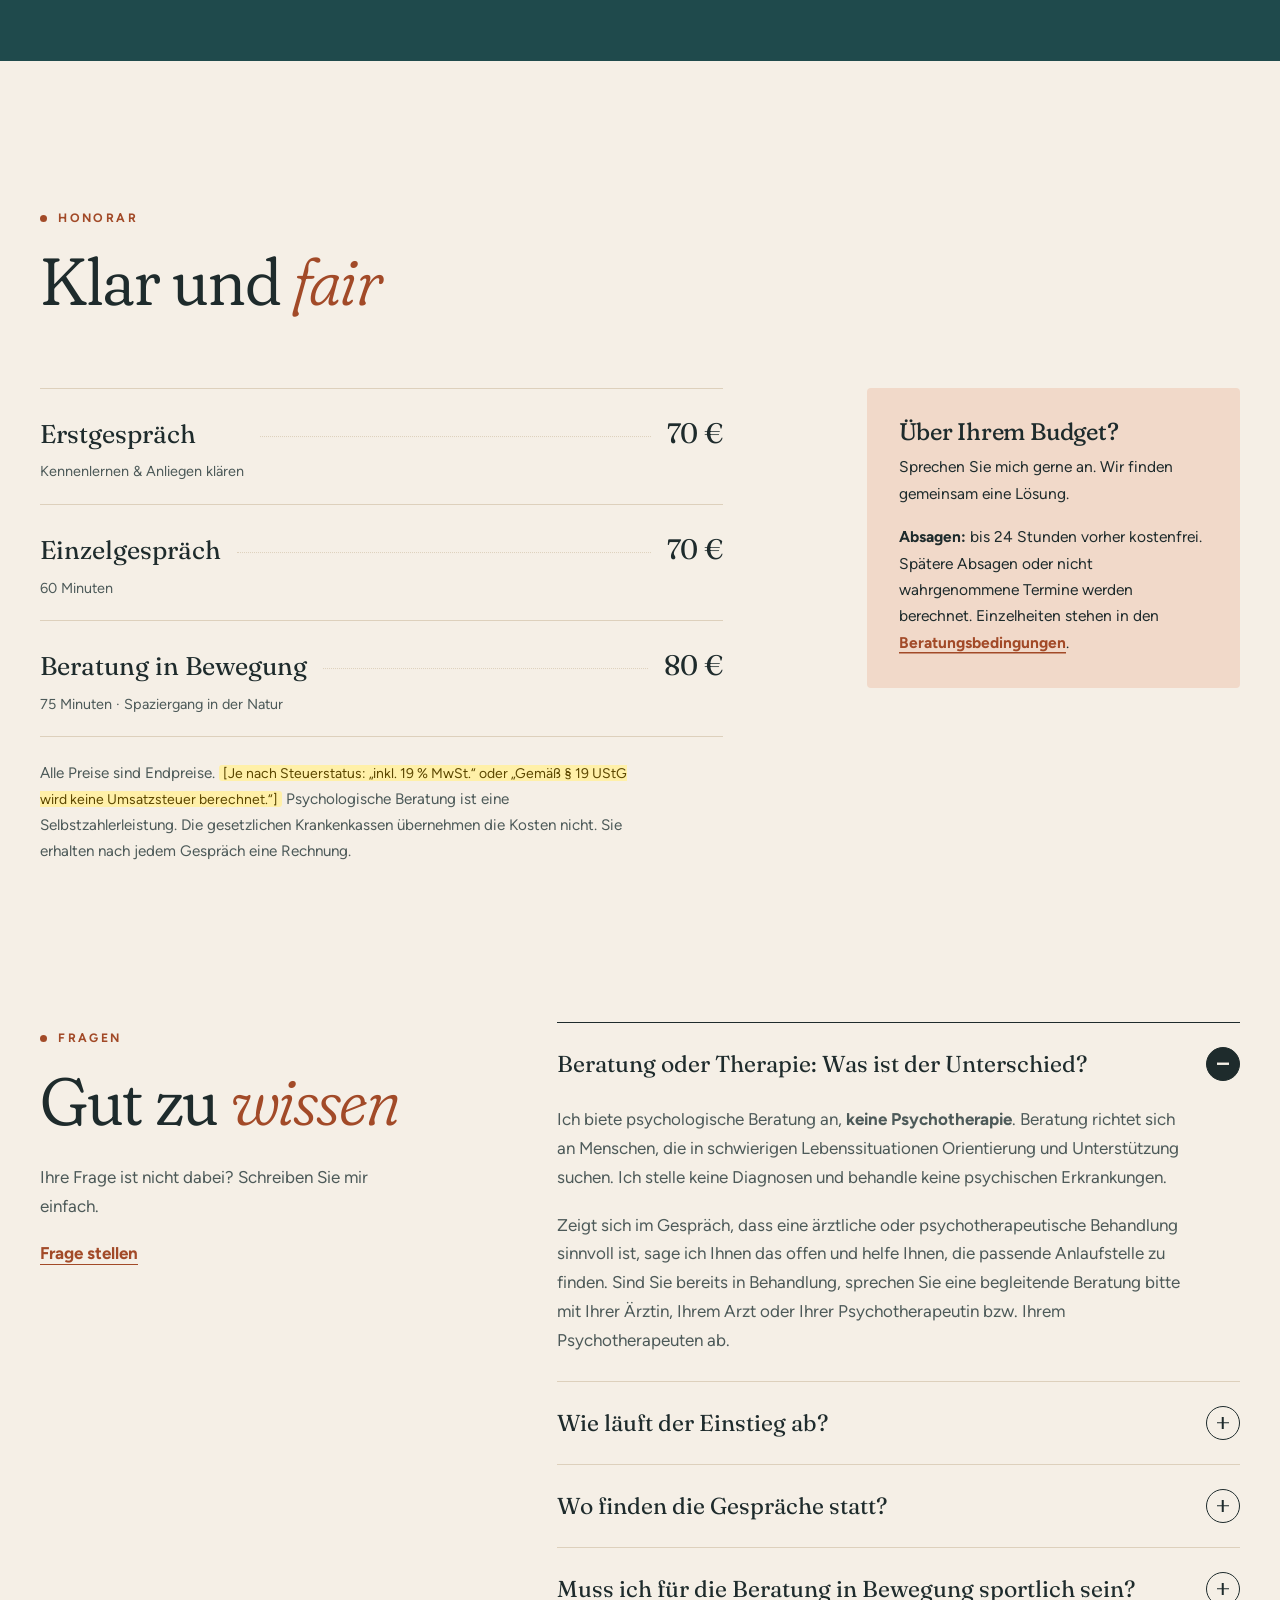
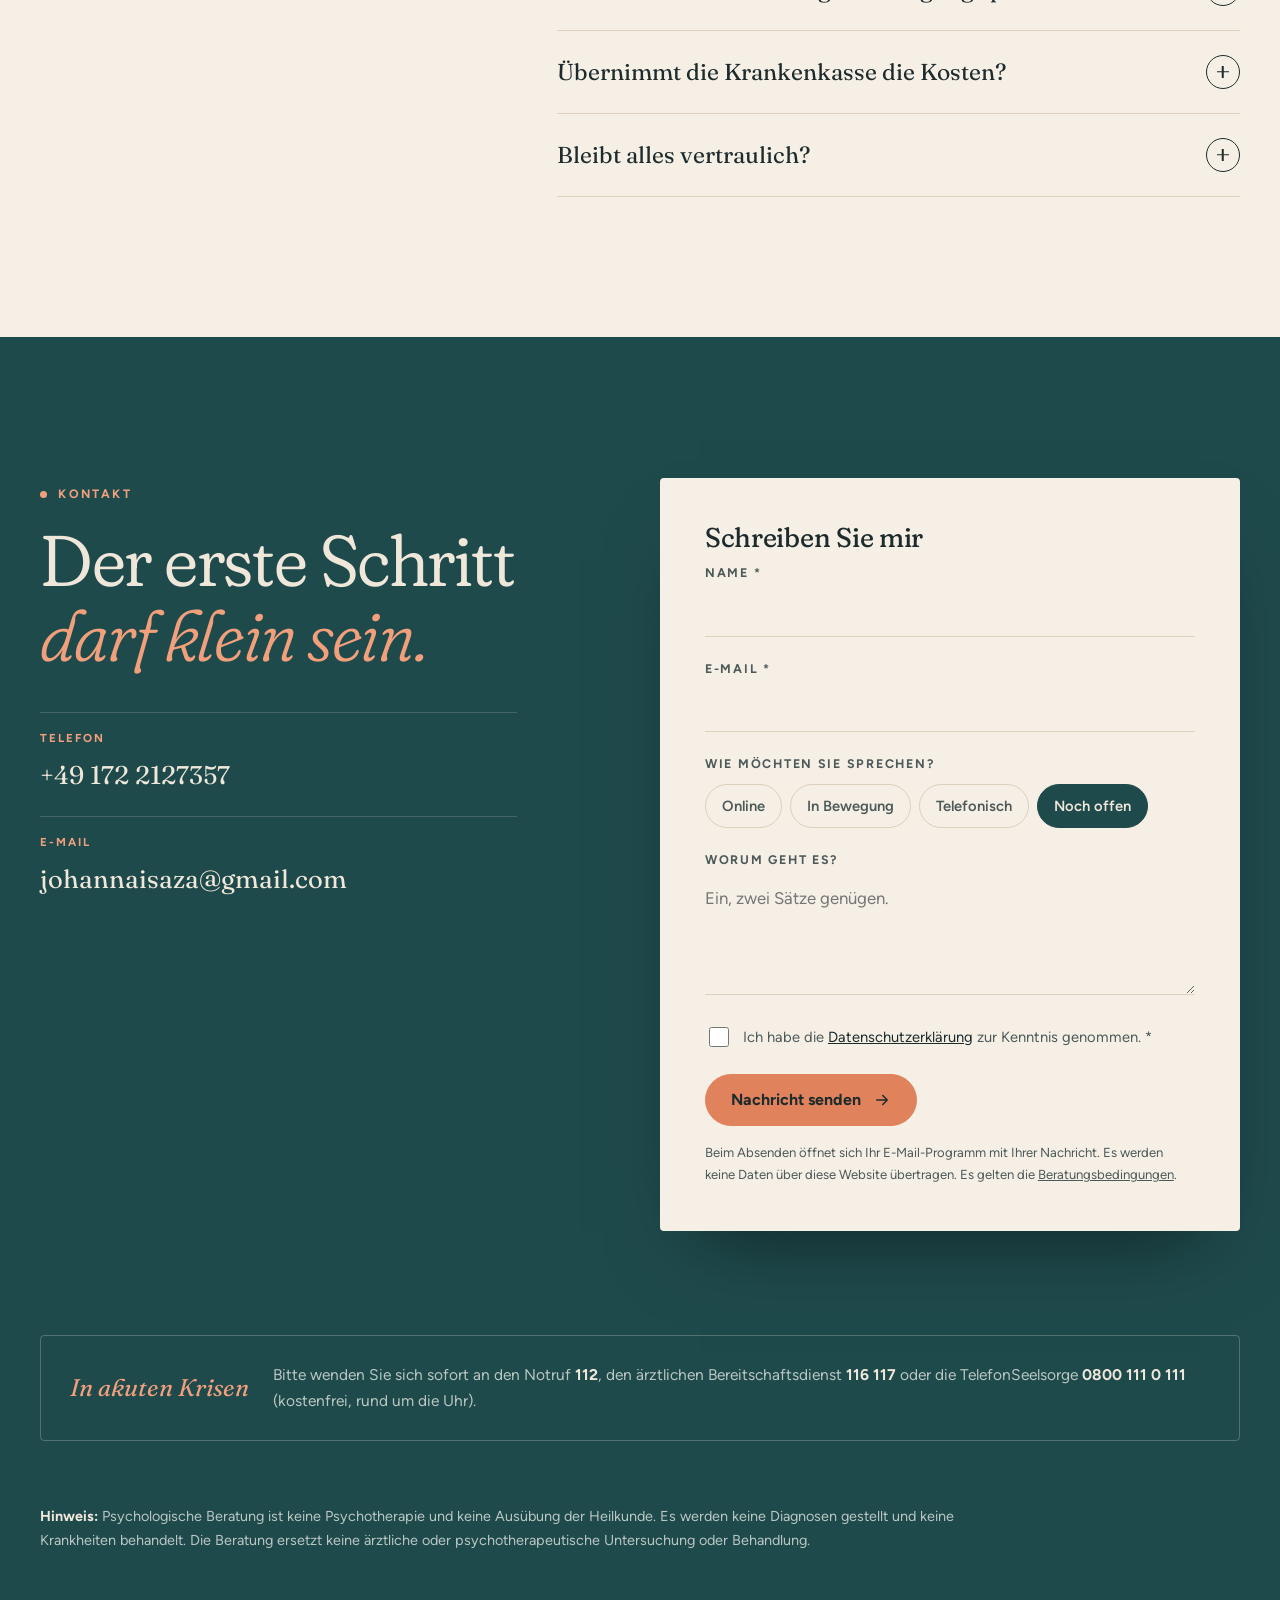
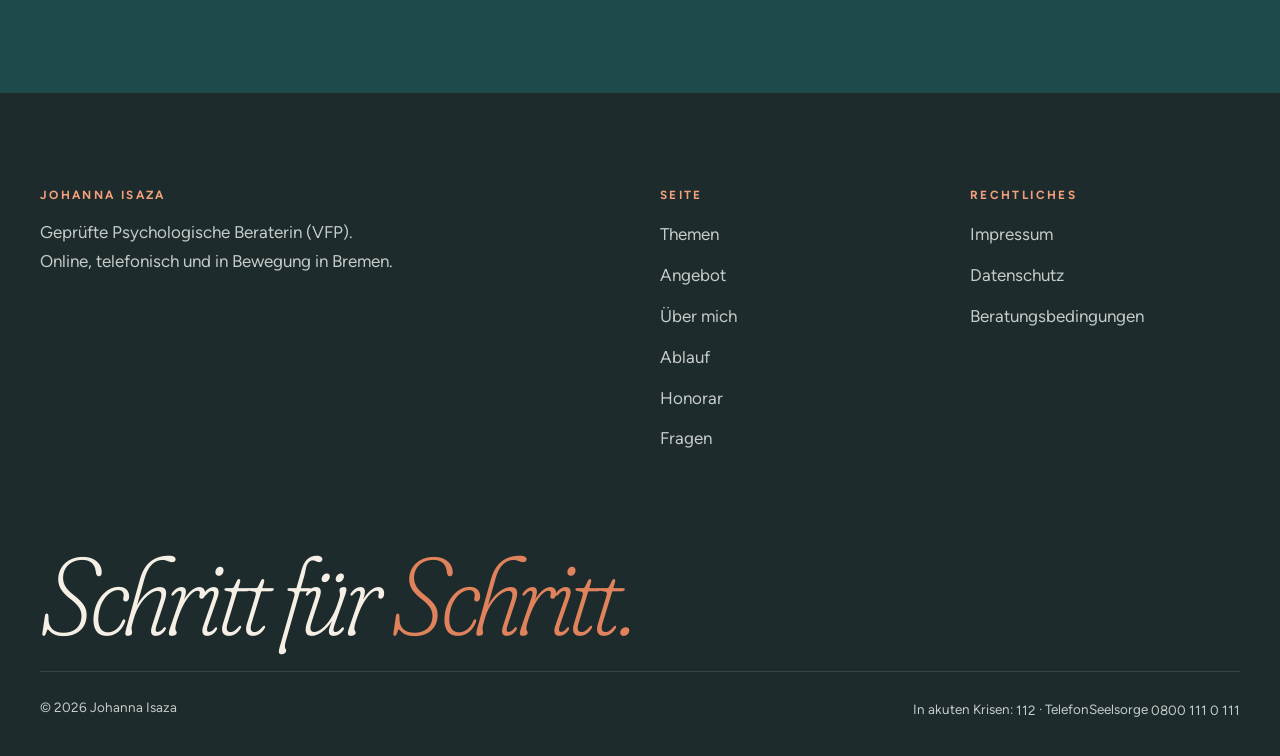
==== commit b247998d: "Fill in Johanna's details, prices and legal texts - Contact: phone, e-mail (links, quick bar, menu, " ====
--- a/index.html
+++ b/index.html
@@ -4,7 +4,7 @@
   <meta charset="utf-8">
   <meta name="viewport" content="width=device-width, initial-scale=1, viewport-fit=cover">
   <title>Johanna Isaza · Psychologische Beratung</title>
-  <meta name="description" content="Psychologische Beratung mit Johanna Isaza, geprüfte Psychologische Beraterin (VFP): online, telefonisch und als Beratung in Bewegung bei Spaziergängen in der Natur. Begleitung bei Lebenskrisen, Stress, Beziehungsfragen und für Angehörige von Menschen mit Demenz.">
+  <meta name="description" content="Psychologische Beratung in Bremen und online mit Johanna Isaza, geprüfte Psychologische Beraterin (VFP): online, telefonisch und als Beratung in Bewegung bei Spaziergängen in der Natur. Begleitung bei Lebenskrisen, Stress, Beziehungsfragen und für Angehörige von Menschen mit Demenz.">
   <meta name="robots" content="noindex"><!-- Entwurf: vor dem Livegang entfernen, damit Google die Seite findet -->
   <meta name="theme-color" content="#1f4a4c">
   <link rel="preload" href="assets/fonts/fraunces-latin-full-normal.woff2" as="font" type="font/woff2" crossorigin>
@@ -26,7 +26,7 @@
         <li><a href="#honorar">Honorar</a></li>
         <li><a href="#fragen">Fragen</a></li>
         <li><a href="#kontakt" class="btn">Termin anfragen</a></li>
-        <li class="menu-extra"><em class="ph">[Telefon]</em> · <em class="ph">[E-Mail]</em></li>
+        <li class="menu-extra"><a href="tel:+491722127357">+49 172 2127357</a> · <a href="mailto:johannaisaza@gmail.com">E-Mail</a></li>
       </ul>
     </nav>
   </header>
@@ -38,7 +38,7 @@
     <section class="hero" aria-labelledby="hero-title">
       <div class="wrap hero-grid">
         <div class="hero-text">
-          <span class="label"><span>Psychologische Beratung · <em class="ph">[Ort]</em> &amp; online</span></span>
+          <span class="label"><span>Psychologische Beratung · Bremen &amp; online</span></span>
           <h1 id="hero-title">
             <span class="line"><span style="--i:0">Durchatmen.</span></span>
             <span class="line"><span style="--i:1"><em>Neu sortieren.</em></span></span>
@@ -228,7 +228,7 @@
           </div>
           <dl class="facts reveal">
             <div><dt>Qualifikation</dt><dd>Geprüfte Psychologische Beraterin (VFP)<small>Verband Freier Psychotherapeuten, Heilpraktiker für Psychotherapie und Psychologischer Berater e.V., 2026</small></dd></div>
-            <div><dt>Ausbildung</dt><dd>404 Unterrichtseinheiten<small>Paracelsus Gesundheitsakademie Bremen</small></dd></div>
+            <div><dt>Ausbildung</dt><dd>Paracelsus Gesundheitsakademie Bremen</dd></div>
             <div><dt>Facharbeit</dt><dd>„Demenz-Störungen“<small>Bewertung „sehr gut“</small></dd></div>
             <div><dt>Pflege</dt><dd><span lang="en">Licensed Practical Nurse</span> (LPN)<small>Lizenzierte Pflegekraft in den USA</small></dd></div>
             <div><dt>Bewegung</dt><dd>Yoga-Instruktorin · Nordic-Walking-Trainerin</dd></div>
@@ -271,16 +271,15 @@
         </div>
         <div class="fees">
           <div class="menu-card reveal">
-            <div class="price"><span class="what">Erstgespräch<small>Kennenlernen &amp; Anliegen klären</small></span><span class="dots"></span><span class="amount"><em class="ph">[__] €</em></span></div>
-            <div class="price"><span class="what">Einzelgespräch<small>60 Minuten</small></span><span class="dots"></span><span class="amount"><em class="ph">[__] €</em></span></div>
-            <div class="price"><span class="what">Ausführliches Gespräch<small>90 Minuten</small></span><span class="dots"></span><span class="amount"><em class="ph">[__] €</em></span></div>
-            <div class="price"><span class="what">Beratung in Bewegung<small><em class="ph">[__]</em> Minuten · Spaziergang in der Natur</small></span><span class="dots"></span><span class="amount"><em class="ph">[__] €</em></span></div>
-            <p class="fees-note">Psychologische Beratung ist eine Selbstzahlerleistung. Die gesetzlichen Krankenkassen übernehmen die Kosten nicht. Sie erhalten nach jedem Gespräch eine Rechnung.</p>
+            <div class="price"><span class="what">Erstgespräch<small>Kennenlernen &amp; Anliegen klären</small></span><span class="dots"></span><span class="amount">70 €</span></div>
+            <div class="price"><span class="what">Einzelgespräch<small>60 Minuten</small></span><span class="dots"></span><span class="amount">70 €</span></div>
+            <div class="price"><span class="what">Beratung in Bewegung<small>75 Minuten · Spaziergang in der Natur</small></span><span class="dots"></span><span class="amount">80 €</span></div>
+            <p class="fees-note">Alle Preise sind Endpreise. <em class="ph">[Je nach Steuerstatus: „inkl. 19 % MwSt.“ oder „Gemäß § 19 UStG wird keine Umsatzsteuer berechnet.“]</em> Psychologische Beratung ist eine Selbstzahlerleistung. Die gesetzlichen Krankenkassen übernehmen die Kosten nicht. Sie erhalten nach jedem Gespräch eine Rechnung.</p>
           </div>
           <aside class="side-note reveal" style="--d:.12s">
             <h3>Über Ihrem Budget?</h3>
             <p>Sprechen Sie mich gerne an. Wir finden gemeinsam eine Lösung.</p>
-            <p><b>Absagen:</b> bis 24 Stunden vorher kostenfrei. Spätere Absagen oder nicht wahrgenommene Termine werden berechnet.</p>
+            <p><b>Absagen:</b> bis 24 Stunden vorher kostenfrei. Spätere Absagen oder nicht wahrgenommene Termine werden berechnet. Einzelheiten stehen in den <a href="beratungsbedingungen.html" class="link">Beratungsbedingungen</a>.</p>
           </aside>
         </div>
       </div>
@@ -319,7 +318,7 @@
             <summary>Muss ich für die Beratung in Bewegung sportlich sein?<i aria-hidden="true"></i></summary>
             <div class="answer">
               <p>Nein. Sie bestimmen das Tempo, und im Mittelpunkt steht das Gespräch, nicht die Leistung. Bequeme Schuhe und
-                wetterfeste Kleidung genügen. Den Treffpunkt sprechen wir vorher ab: <em class="ph">[Region / Treffpunkt]</em>.</p>
+                wetterfeste Kleidung genügen. Den Treffpunkt in Bremen sprechen wir vorher ab.</p>
               <p>Haben Sie körperliche Beschwerden, klären Sie bitte vorab mit Ihrer Ärztin oder Ihrem Arzt, ob ein Spaziergang für Sie geeignet ist.</p>
             </div>
           </details>
@@ -342,8 +341,8 @@
           <span class="label reveal">Kontakt</span>
           <h2 id="contact-title" class="reveal" style="margin-top:1rem">Der erste Schritt <em>darf klein sein.</em></h2>
           <ul class="contact-lines reveal">
-            <li><small>Telefon</small><a href="tel:+490000000000"><em class="ph">[Telefonnummer]</em></a></li>
-            <li><small>E-Mail</small><a href="mailto:kontakt@example.de"><em class="ph">[E-Mail-Adresse]</em></a></li>
+            <li><small>Telefon</small><a href="tel:+491722127357">+49 172 2127357</a></li>
+            <li><small>E-Mail</small><a href="mailto:johannaisaza@gmail.com">johannaisaza@gmail.com</a></li>
           </ul>
         </div>
 
@@ -364,7 +363,7 @@
           <label class="check"><input type="checkbox" name="privacy" required><span>Ich habe die <a href="datenschutz.html">Datenschutzerklärung</a> zur Kenntnis genommen. *</span></label>
           <button type="submit" class="btn">Nachricht senden
             <svg viewBox="0 0 24 24" fill="none" stroke="currentColor" stroke-width="2" stroke-linecap="round" stroke-linejoin="round" aria-hidden="true"><path d="M5 12h14M13 6l6 6-6 6"/></svg></button>
-          <p class="hint" style="margin:1rem 0 0">Beim Absenden öffnet sich Ihr E-Mail-Programm mit Ihrer Nachricht. Es werden keine Daten über diese Website übertragen.</p>
+          <p class="hint" style="margin:1rem 0 0">Beim Absenden öffnet sich Ihr E-Mail-Programm mit Ihrer Nachricht. Es werden keine Daten über diese Website übertragen. Es gelten die <a href="beratungsbedingungen.html">Beratungsbedingungen</a>.</p>
         </form>
 
         <div class="crisis reveal">
@@ -384,7 +383,7 @@
       <div class="footer-top">
         <div>
           <h2>Johanna Isaza</h2>
-          <p>Geprüfte Psychologische Beraterin (VFP).<br>Online, telefonisch und in Bewegung.</p>
+          <p>Geprüfte Psychologische Beraterin (VFP).<br>Online, telefonisch und in Bewegung in Bremen.</p>
         </div>
         <div>
           <h2>Seite</h2>
@@ -392,7 +391,7 @@
         </div>
         <div>
           <h2>Rechtliches</h2>
-          <ul><li><a href="impressum.html">Impressum</a></li><li><a href="datenschutz.html">Datenschutz</a></li></ul>
+          <ul><li><a href="impressum.html">Impressum</a></li><li><a href="datenschutz.html">Datenschutz</a></li><li><a href="beratungsbedingungen.html">Beratungsbedingungen</a></li></ul>
         </div>
       </div>
       <p class="giant" aria-hidden="true">Schritt für <em>Schritt.</em></p>
@@ -405,7 +404,7 @@
 
   <div class="quickbar" aria-label="Schnellkontakt">
     <a href="#kontakt" class="btn">Termin anfragen</a>
-    <a href="tel:+490000000000" class="btn btn-outline">Anrufen</a>
+    <a href="tel:+491722127357" class="btn btn-outline">Anrufen</a>
   </div>
 
   <script src="assets/js/main.js"></script>
--- a/assets/css/style.css
+++ b/assets/css/style.css
@@ -116,6 +116,8 @@
 .menu a:not(.btn):hover::after { right: 0; }
 .menu .btn { min-height: 44px; padding: .7rem 1.2rem; font-size: .92rem; }
 .menu-extra { display: none; }
+.menu .menu-extra a:not(.btn) { font: inherit; color: var(--ink); text-decoration: underline; text-underline-offset: 3px; }
+.menu .menu-extra a:not(.btn)::after { display: none; }
 .menu-toggle { display: none; width: 46px; height: 46px; border: 1.5px solid var(--ink); border-radius: 50%; background: transparent; cursor: pointer; place-content: center; gap: 5px; position: relative; z-index: 2; }
 .menu-toggle span { display: block; width: 18px; height: 1.5px; background: var(--ink); transition: transform .3s; }
 .menu-toggle[aria-expanded="true"] span:first-child { transform: translateY(3.25px) rotate(45deg); }
@@ -360,6 +362,10 @@
 .legal .wrap { max-width: 780px; }
 .legal h1 { font-size: clamp(2.8rem, 6vw, 4.5rem); font-weight: 300; }
 .legal h2 { font-size: 1.7rem; margin-top: 2.4rem; font-weight: 400; }
+.legal .box { margin: 1.6rem 0; padding: 1.5rem 1.6rem; background: #fffaf3; border: 1px solid var(--sand); border-radius: var(--radius); }
+.legal .box h3 { font-size: 1.35rem; margin-top: 1.4rem; }
+.legal .box h3:first-child { margin-top: 0; }
+.legal .box ul { padding-left: 1.1rem; }
 
 /* ---------- motion ---------- */
 @keyframes rise { from { transform: translateY(105%); } }
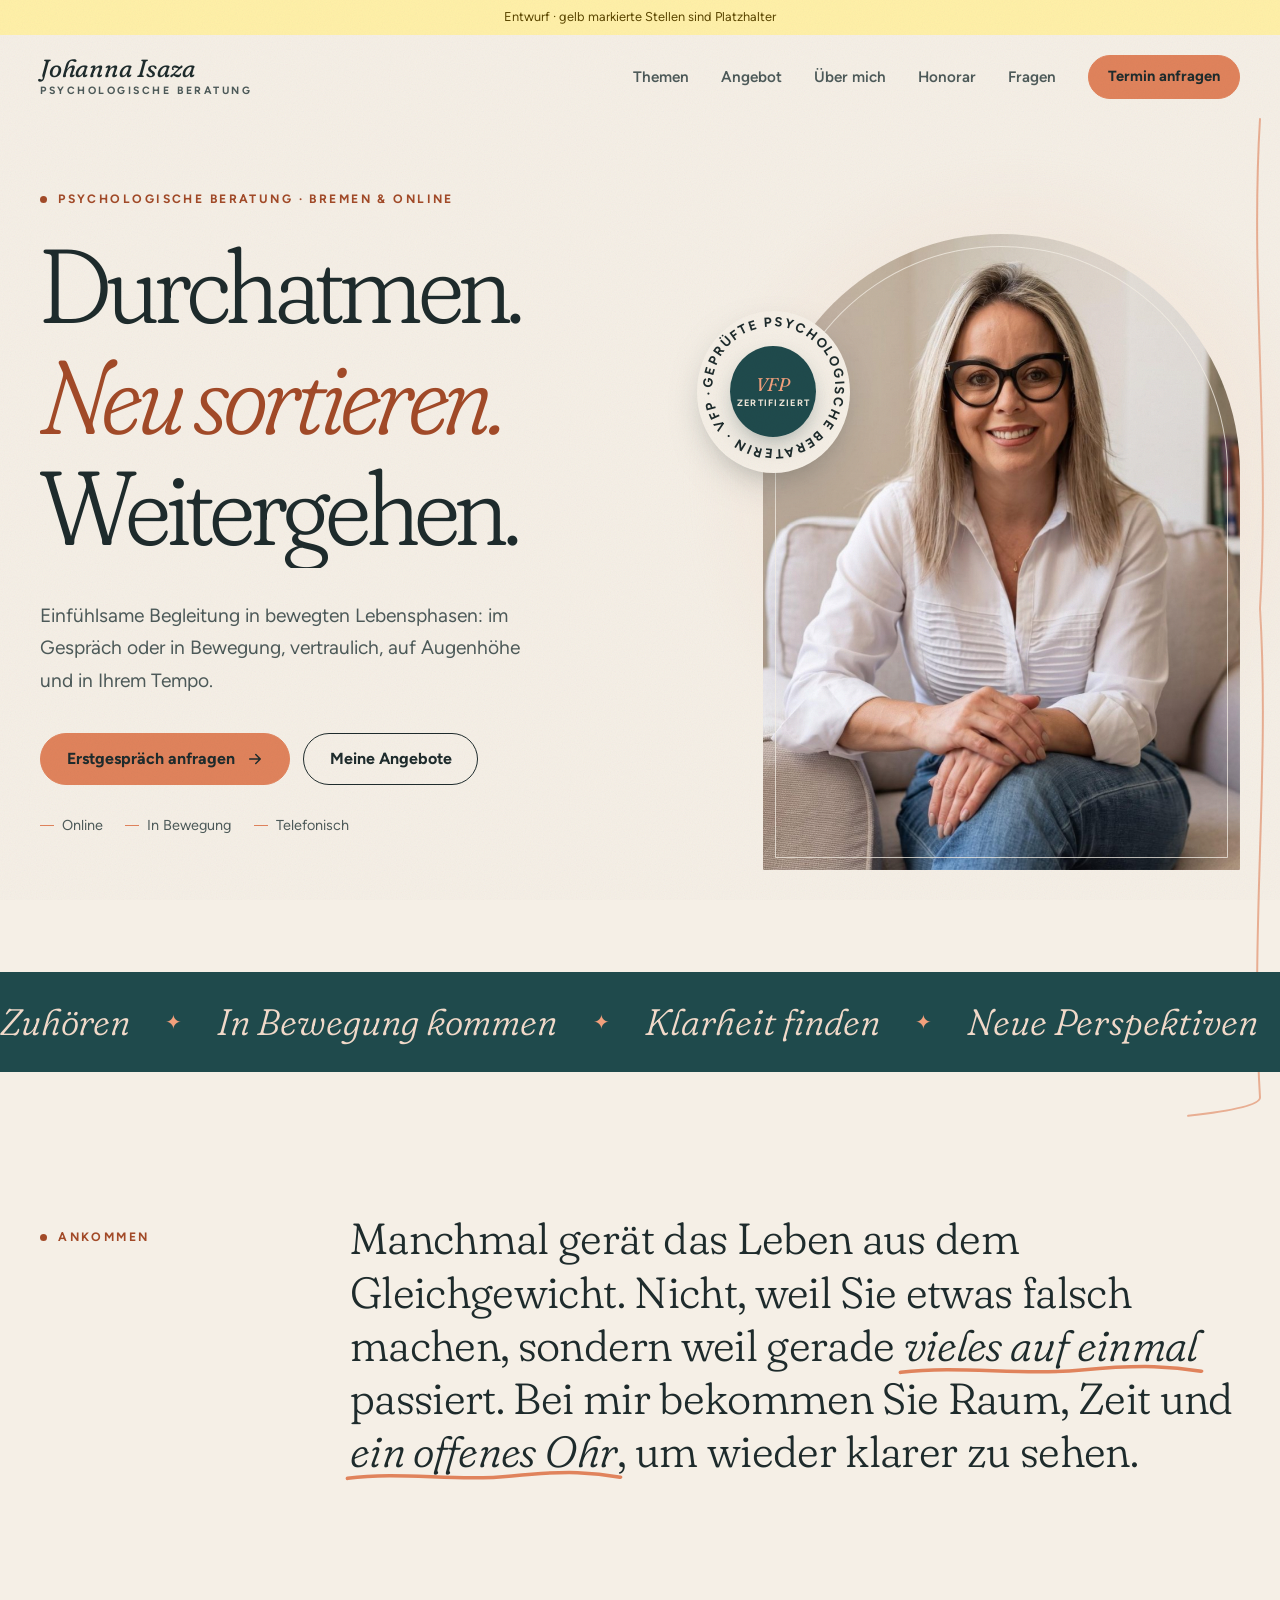
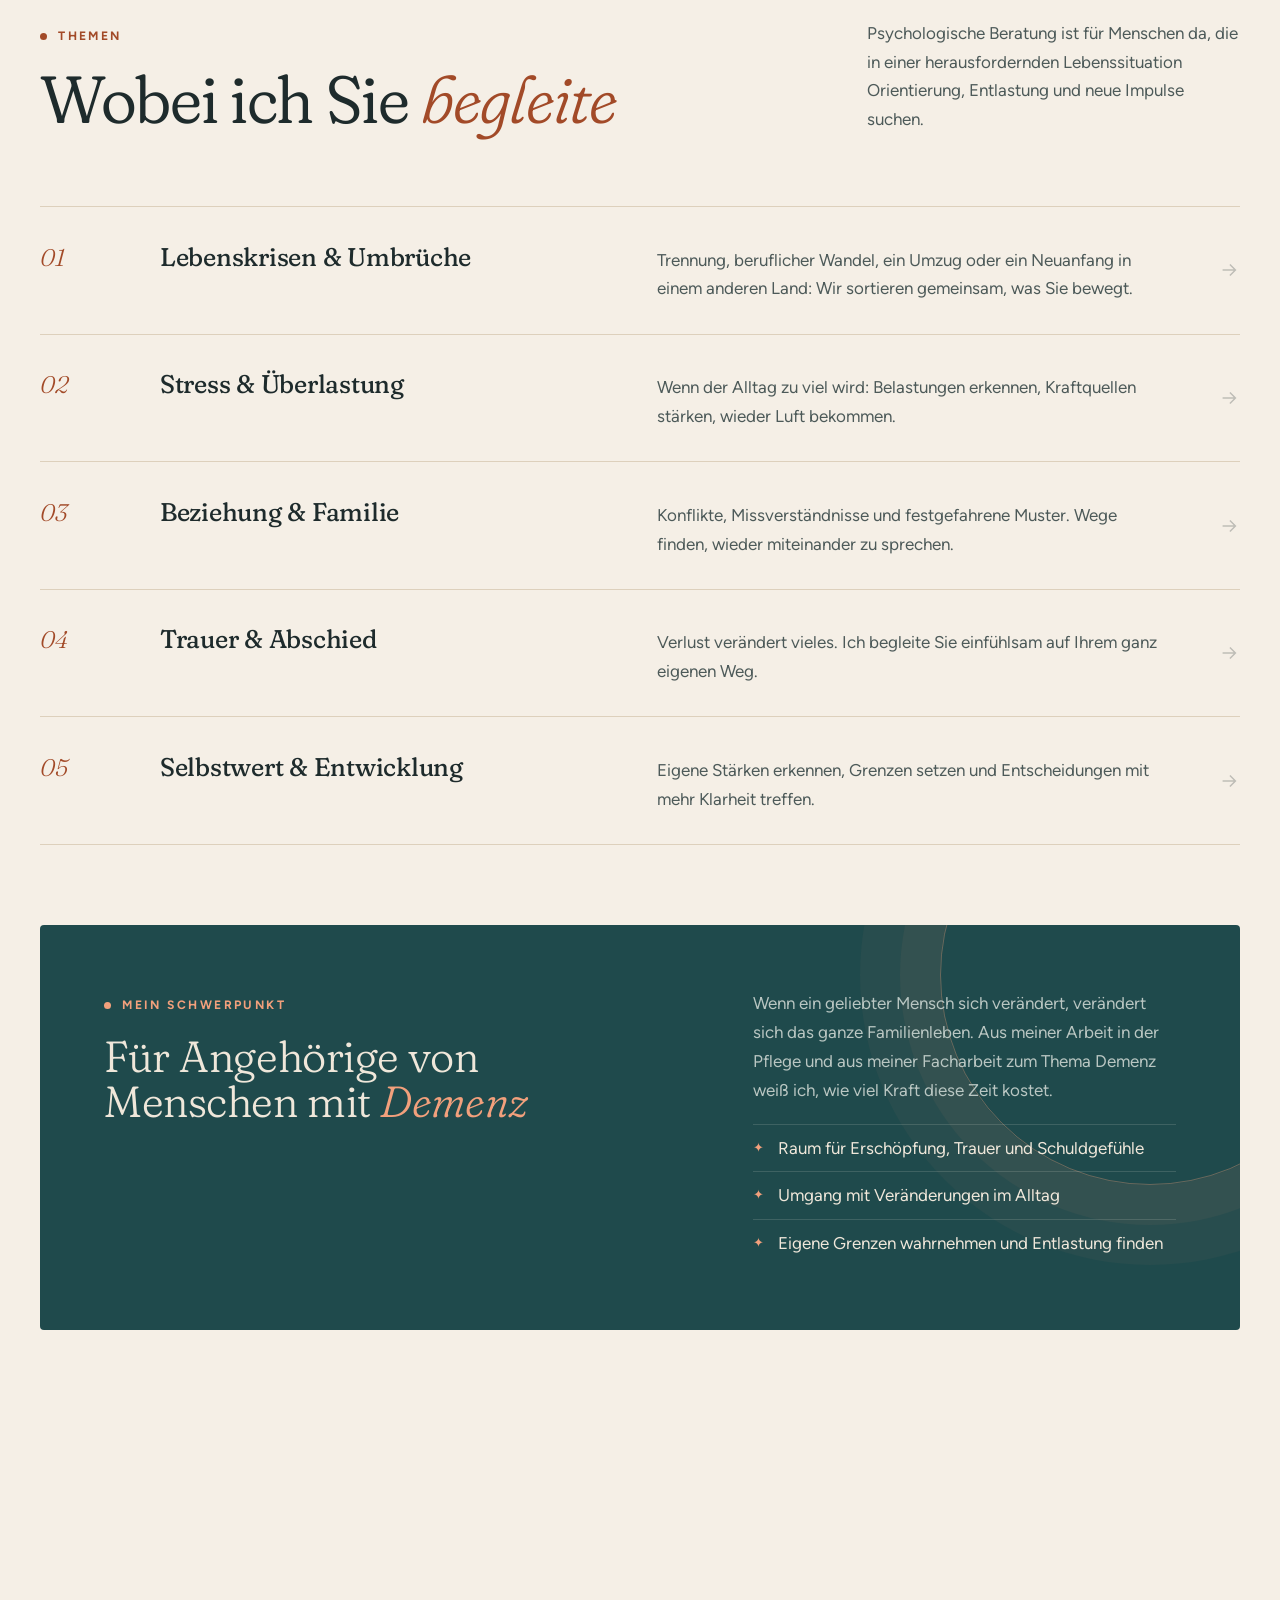
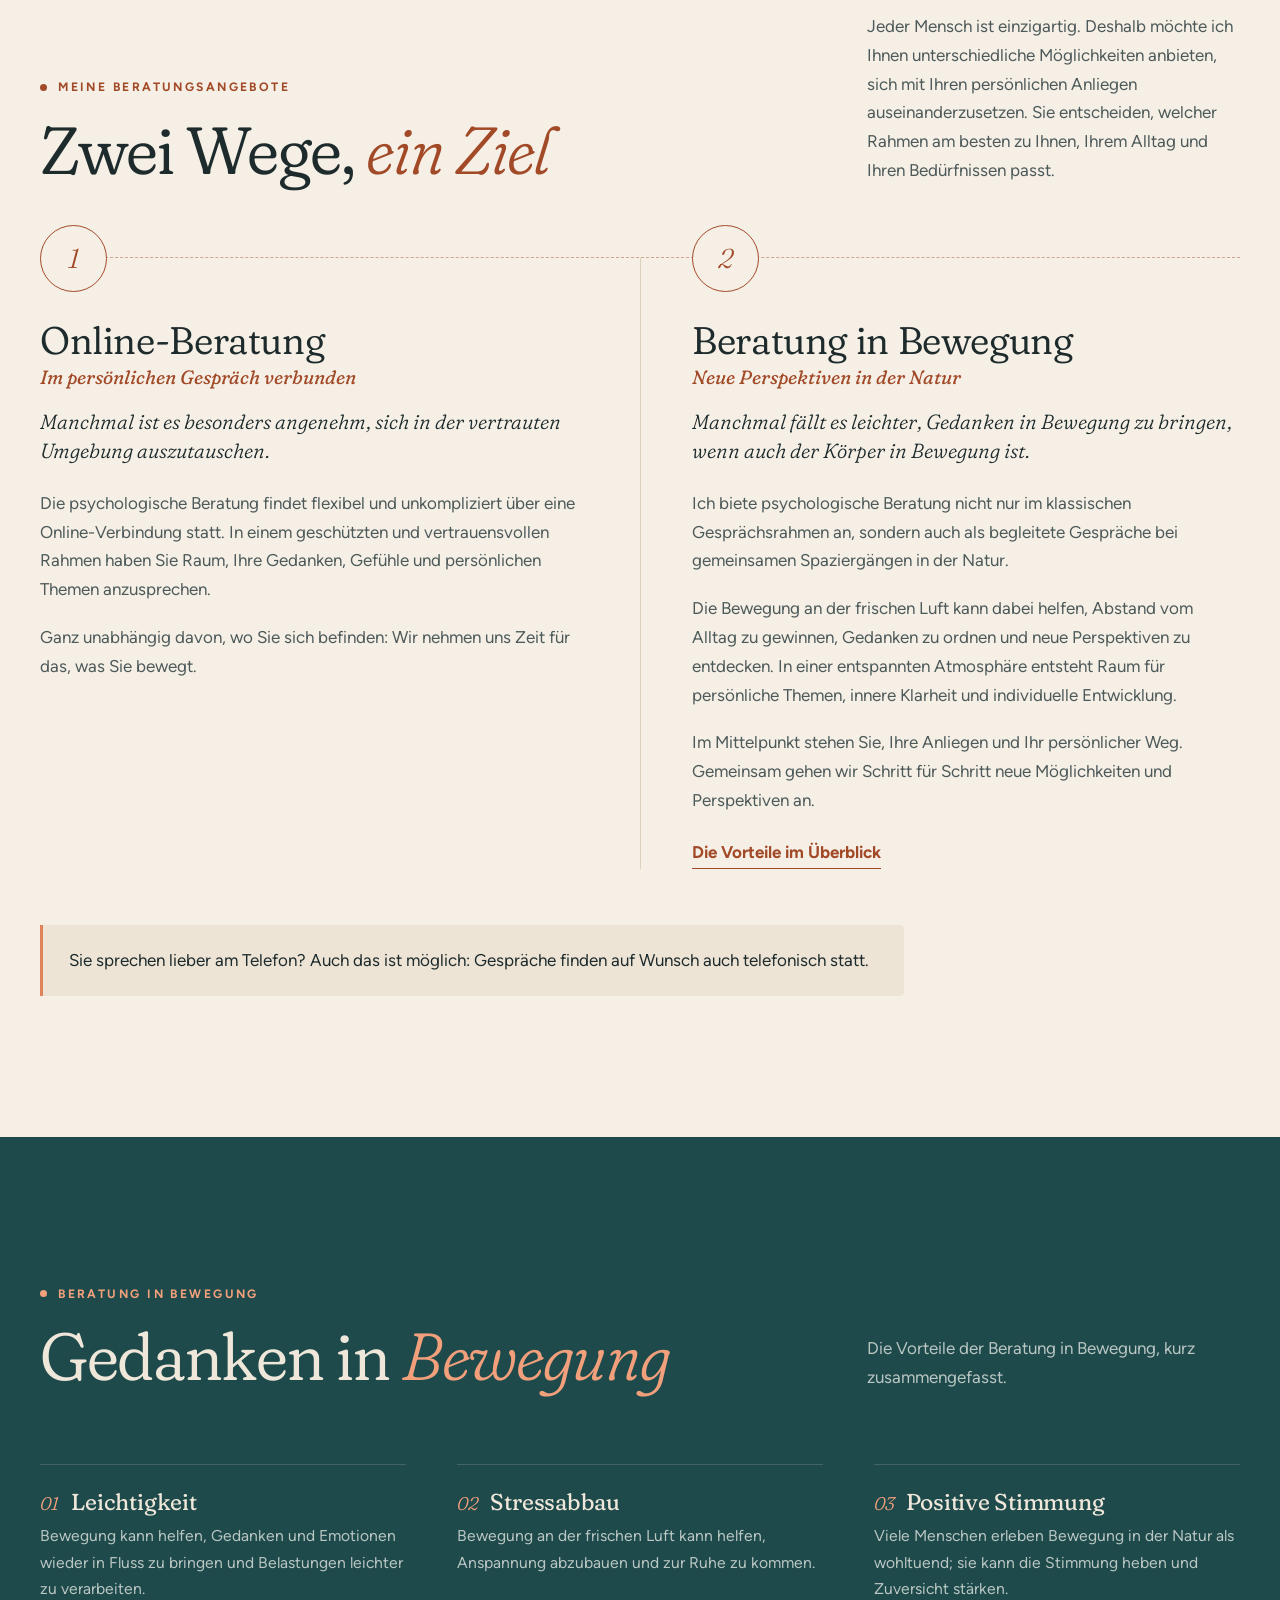
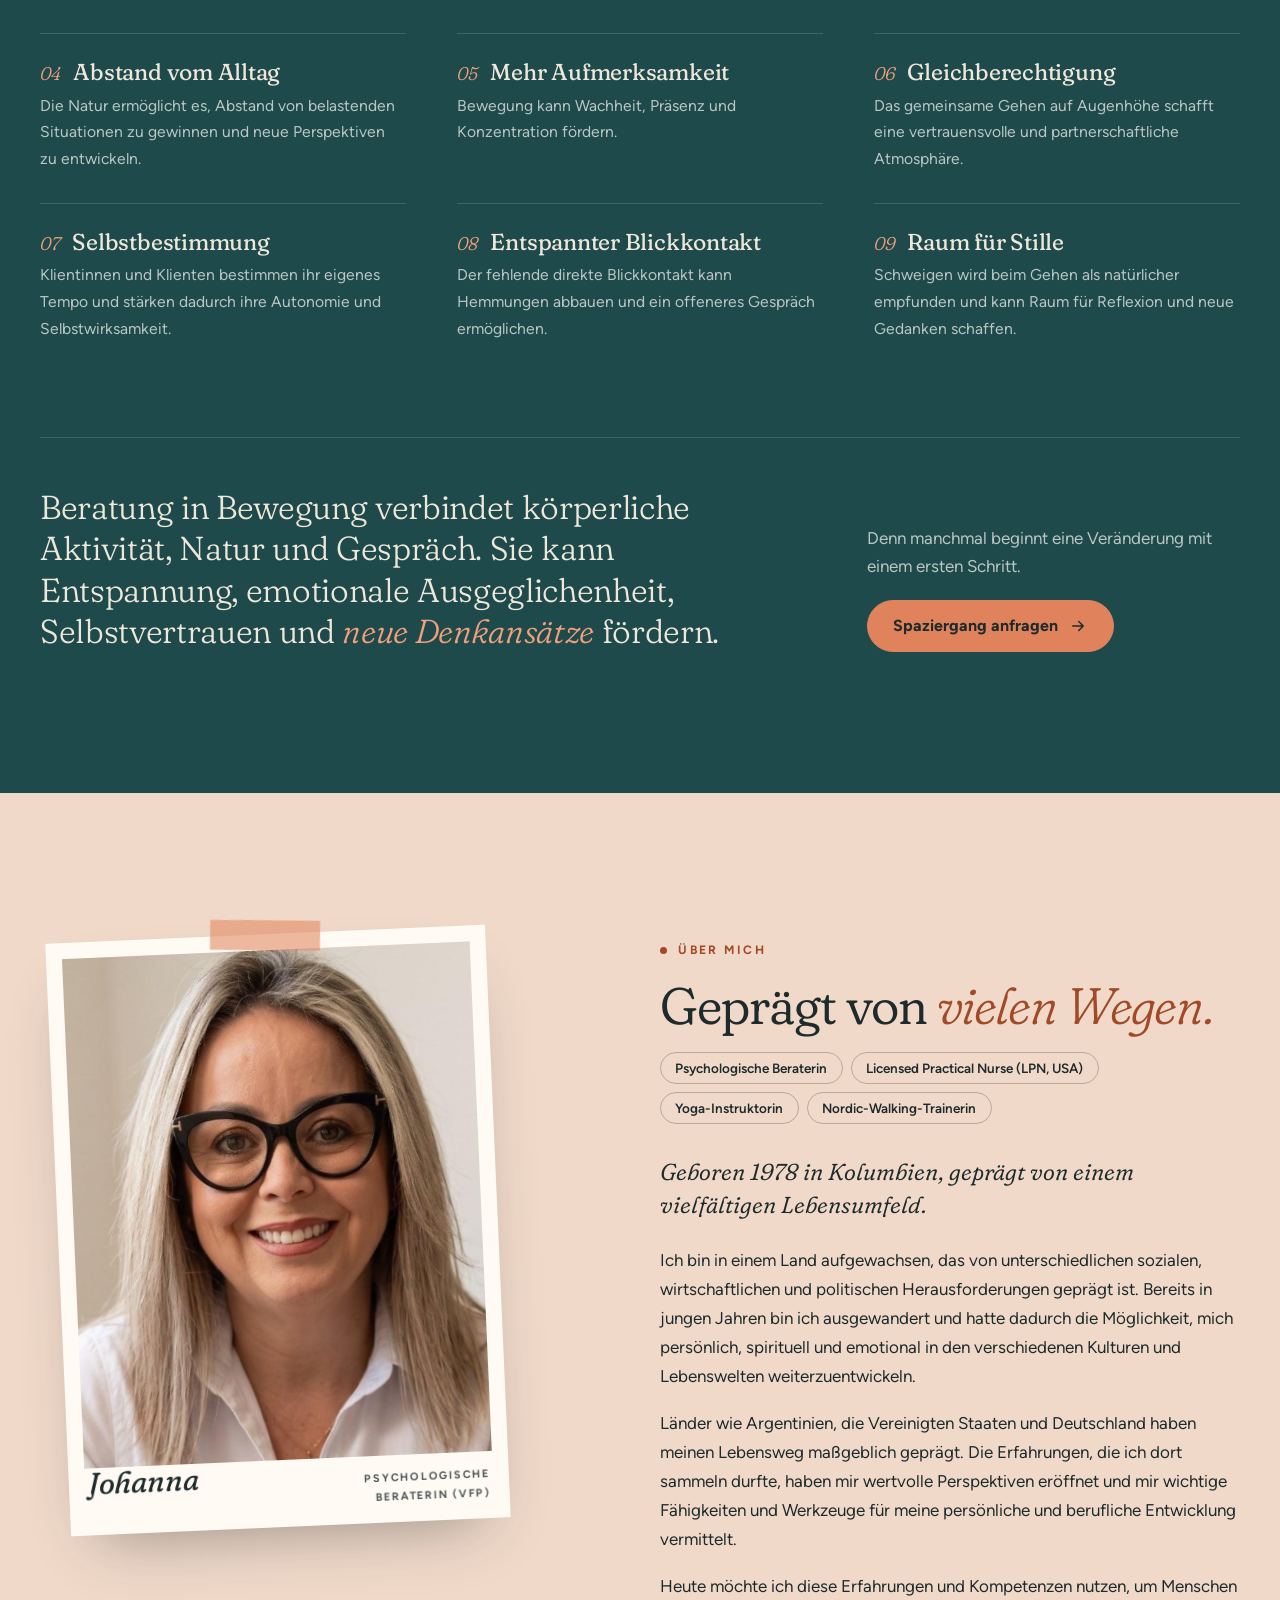
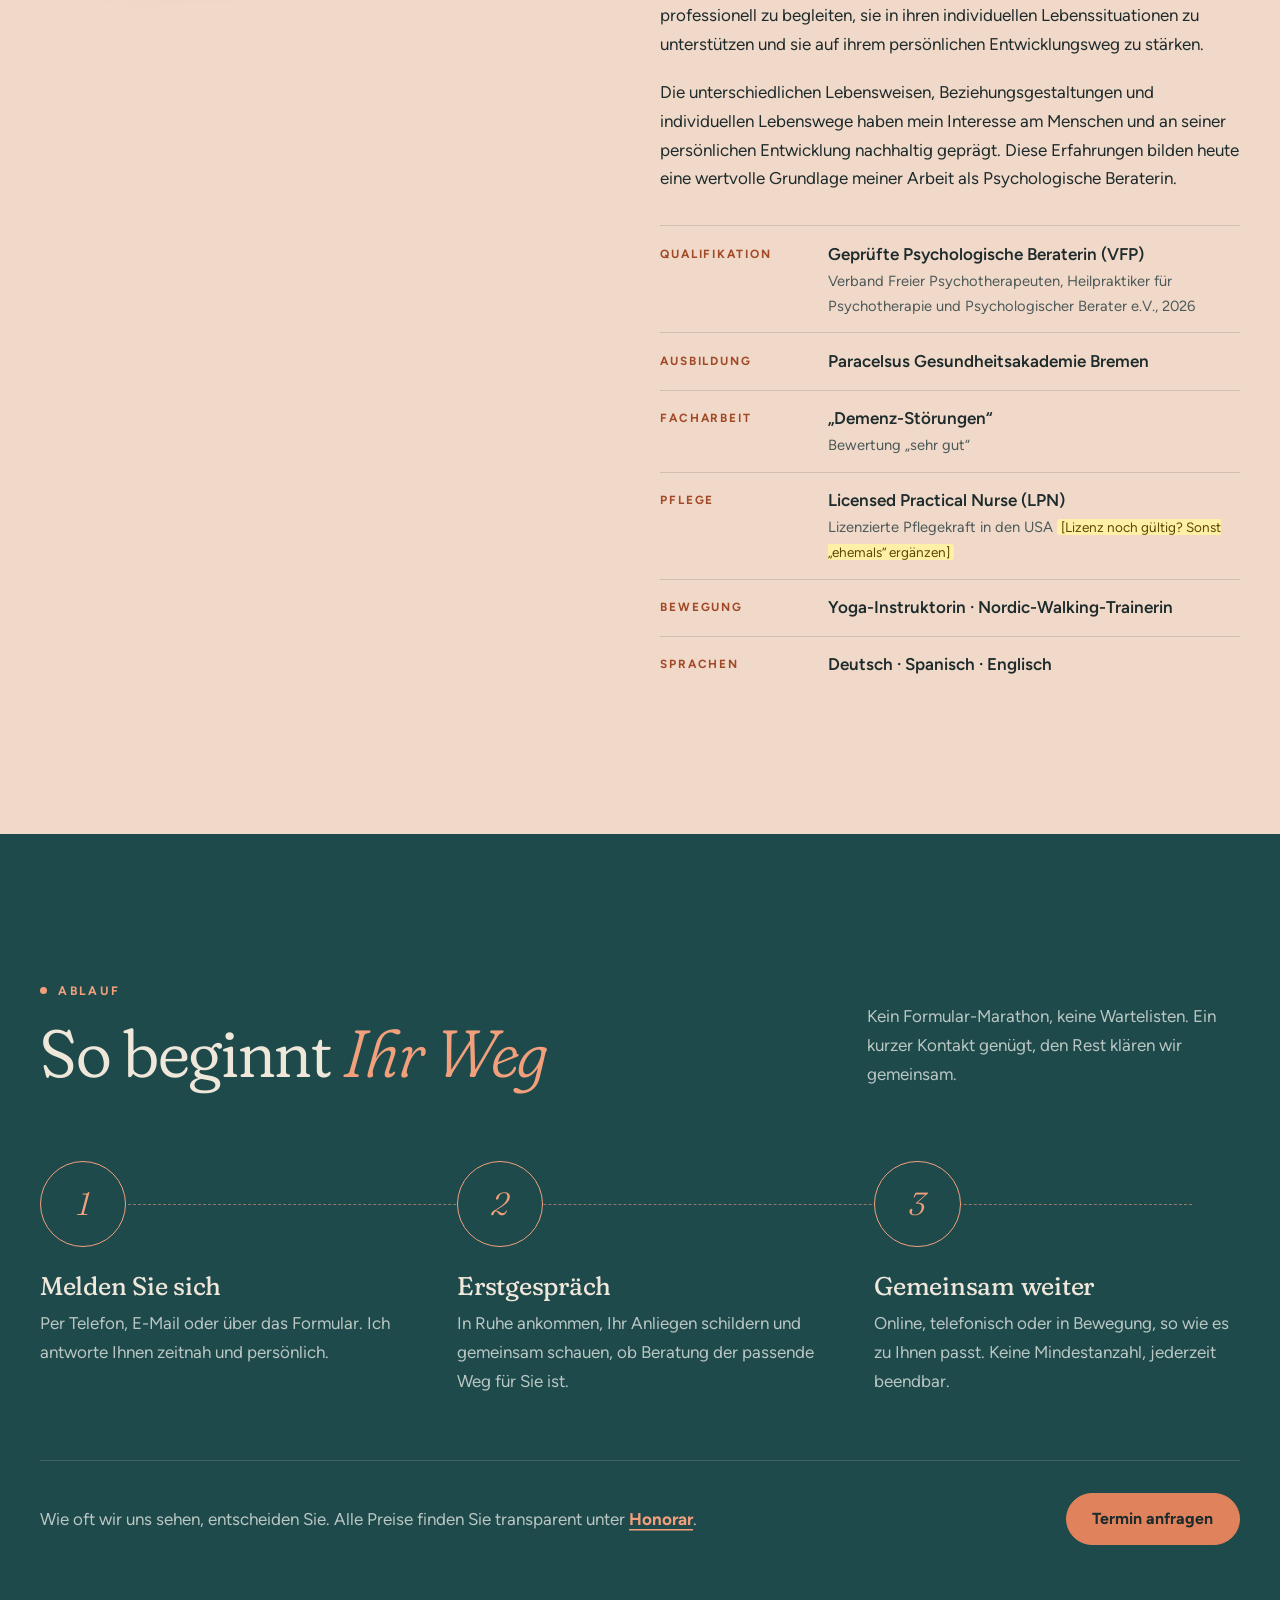
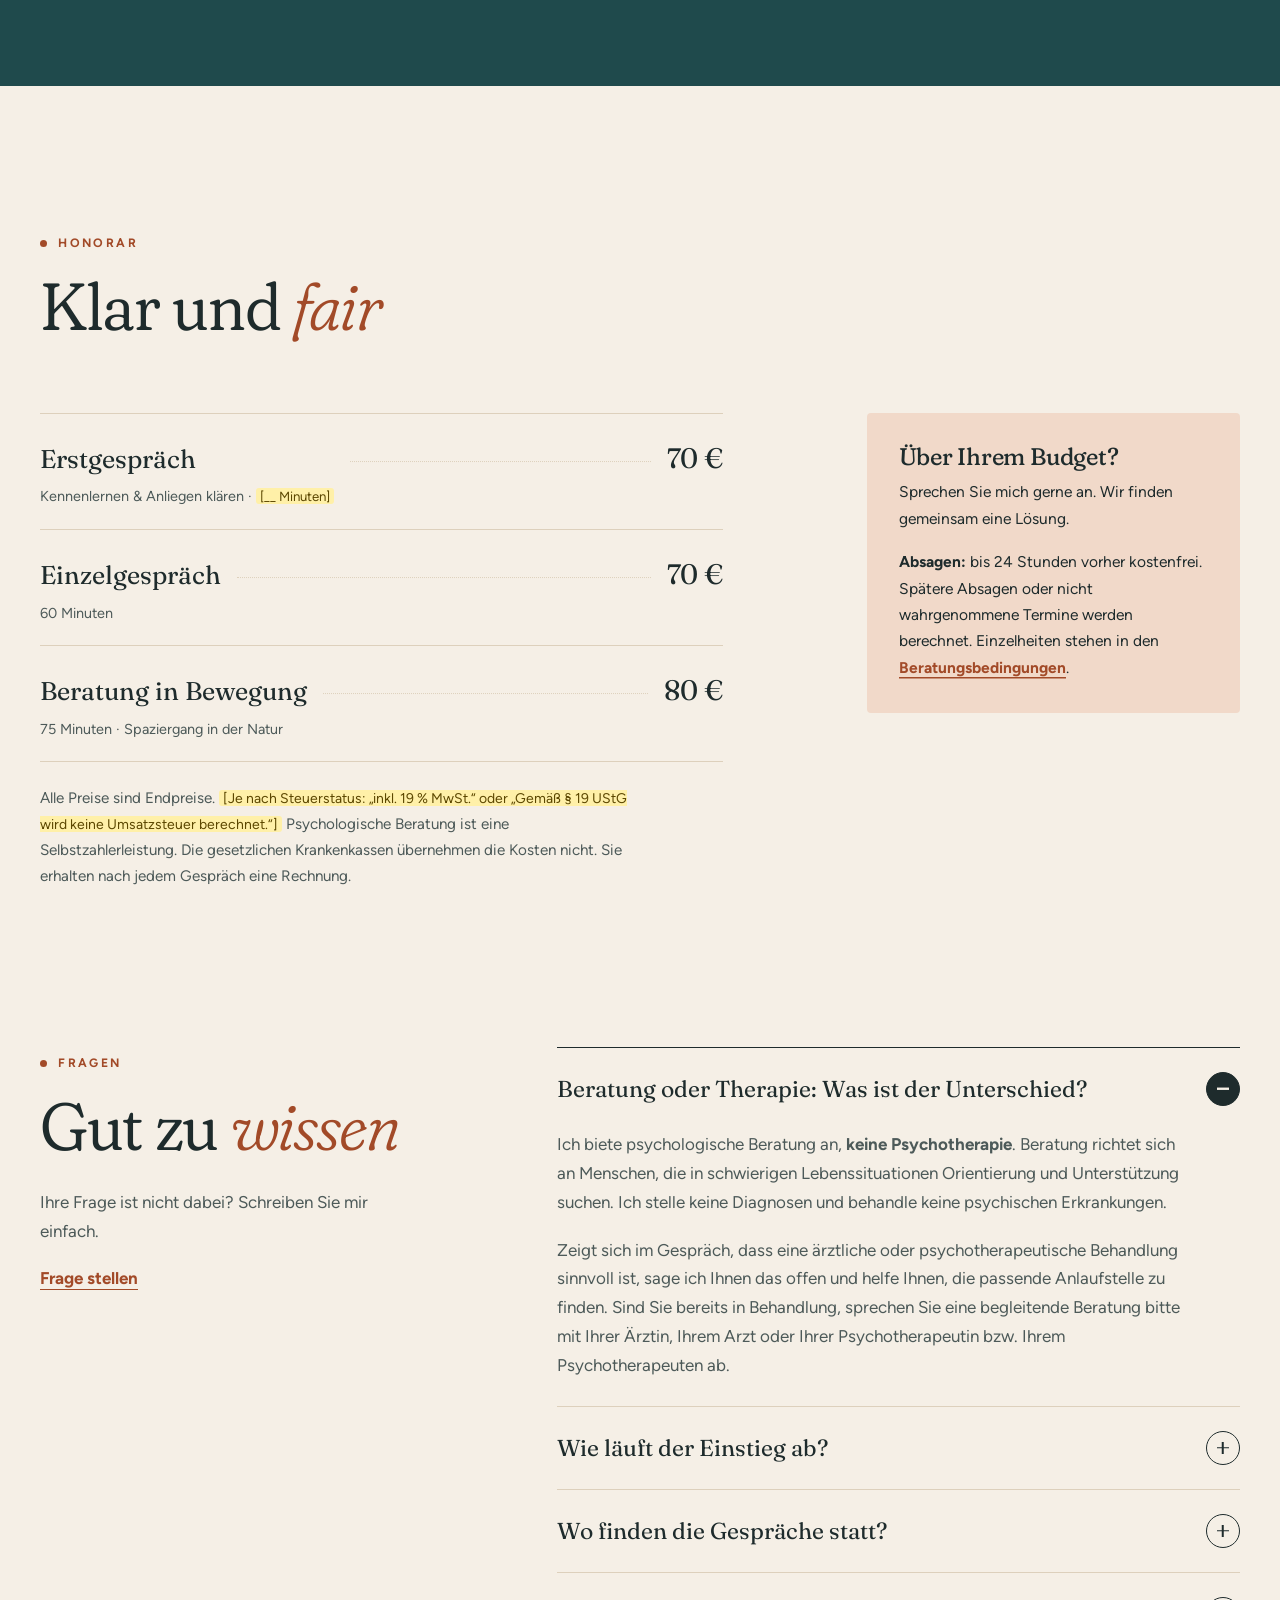
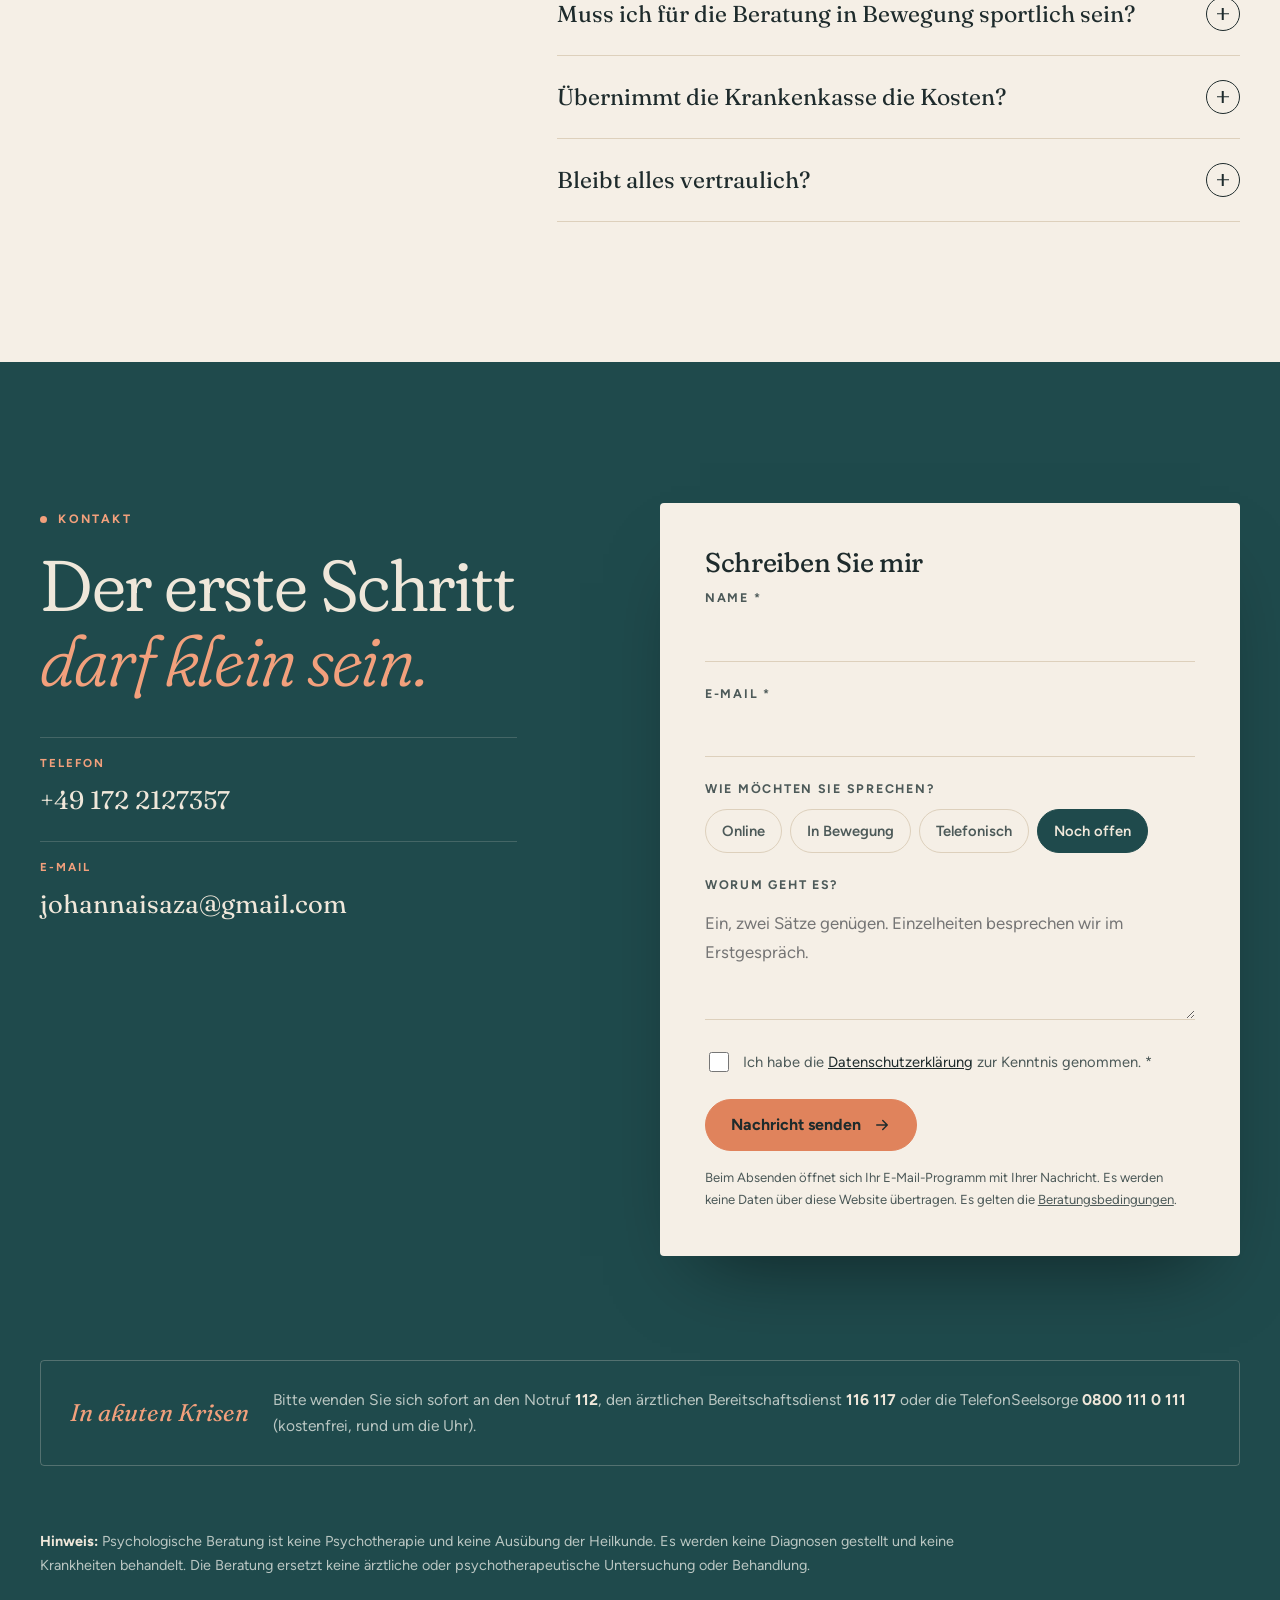
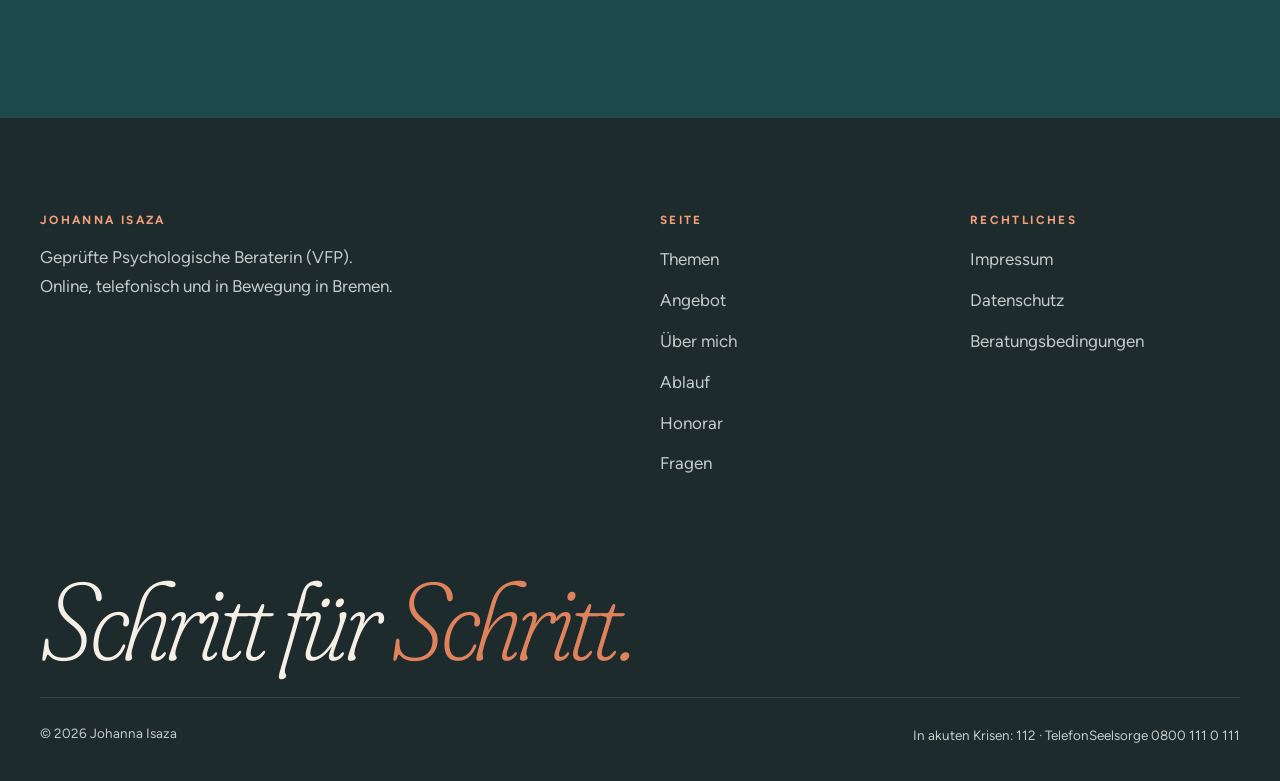
==== commit 4eb05888: "Legal review fixes across all pages; e-mail templates Terms: contract via e-mail confirmation with t" ====
--- a/index.html
+++ b/index.html
@@ -177,8 +177,8 @@
 
         <ul class="benefits">
           <li class="reveal"><h3>Leichtigkeit</h3><p>Bewegung kann helfen, Gedanken und Emotionen wieder in Fluss zu bringen und Belastungen leichter zu verarbeiten.</p></li>
-          <li class="reveal" style="--d:.08s"><h3>Stressabbau</h3><p>Körperliche Aktivität kann Stresshormone reduzieren und Entspannung fördern.</p></li>
-          <li class="reveal" style="--d:.16s"><h3>Positive Stimmung</h3><p>Bewegung kann Glückshormone freisetzen und Wohlbefinden und Zuversicht stärken.</p></li>
+          <li class="reveal" style="--d:.08s"><h3>Stressabbau</h3><p>Bewegung an der frischen Luft kann helfen, Anspannung abzubauen und zur Ruhe zu kommen.</p></li>
+          <li class="reveal" style="--d:.16s"><h3>Positive Stimmung</h3><p>Viele Menschen erleben Bewegung in der Natur als wohltuend; sie kann die Stimmung heben und Zuversicht stärken.</p></li>
           <li class="reveal"><h3>Abstand vom Alltag</h3><p>Die Natur ermöglicht es, Abstand von belastenden Situationen zu gewinnen und neue Perspektiven zu entwickeln.</p></li>
           <li class="reveal" style="--d:.08s"><h3>Mehr Aufmerksamkeit</h3><p>Bewegung kann Wachheit, Präsenz und Konzentration fördern.</p></li>
           <li class="reveal" style="--d:.16s"><h3>Gleichberechtigung</h3><p>Das gemeinsame Gehen auf Augenhöhe schafft eine vertrauensvolle und partnerschaftliche Atmosphäre.</p></li>
@@ -211,7 +211,7 @@
         <div class="about-text">
           <span class="label reveal">Über mich</span>
           <h2 id="about-title" class="reveal" style="margin-top:1rem">Geprägt von <em>vielen Wegen.</em></h2>
-          <p class="roles reveal"><span>Psychologische Beraterin</span><span><span lang="en">Licensed Practical Nurse</span> (LPN)</span><span>Yoga-Instruktorin</span><span>Nordic-Walking-Trainerin</span></p>
+          <p class="roles reveal"><span>Psychologische Beraterin</span><span><span lang="en">Licensed Practical Nurse</span> (LPN, USA)</span><span>Yoga-Instruktorin</span><span>Nordic-Walking-Trainerin</span></p>
           <div class="reveal">
             <p class="about-lead">Geboren 1978 in Kolumbien, geprägt von einem vielfältigen Lebensumfeld.</p>
             <p>Ich bin in einem Land aufgewachsen, das von unterschiedlichen sozialen, wirtschaftlichen und politischen Herausforderungen
@@ -230,7 +230,7 @@
             <div><dt>Qualifikation</dt><dd>Geprüfte Psychologische Beraterin (VFP)<small>Verband Freier Psychotherapeuten, Heilpraktiker für Psychotherapie und Psychologischer Berater e.V., 2026</small></dd></div>
             <div><dt>Ausbildung</dt><dd>Paracelsus Gesundheitsakademie Bremen</dd></div>
             <div><dt>Facharbeit</dt><dd>„Demenz-Störungen“<small>Bewertung „sehr gut“</small></dd></div>
-            <div><dt>Pflege</dt><dd><span lang="en">Licensed Practical Nurse</span> (LPN)<small>Lizenzierte Pflegekraft in den USA</small></dd></div>
+            <div><dt>Pflege</dt><dd><span lang="en">Licensed Practical Nurse</span> (LPN)<small>Lizenzierte Pflegekraft in den USA <em class="ph">[Lizenz noch gültig? Sonst „ehemals“ ergänzen]</em></small></dd></div>
             <div><dt>Bewegung</dt><dd>Yoga-Instruktorin · Nordic-Walking-Trainerin</dd></div>
             <div><dt>Sprachen</dt><dd>Deutsch · Spanisch · Englisch</dd></div>
           </dl>
@@ -271,7 +271,7 @@
         </div>
         <div class="fees">
           <div class="menu-card reveal">
-            <div class="price"><span class="what">Erstgespräch<small>Kennenlernen &amp; Anliegen klären</small></span><span class="dots"></span><span class="amount">70 €</span></div>
+            <div class="price"><span class="what">Erstgespräch<small>Kennenlernen &amp; Anliegen klären · <em class="ph">[__ Minuten]</em></small></span><span class="dots"></span><span class="amount">70 €</span></div>
             <div class="price"><span class="what">Einzelgespräch<small>60 Minuten</small></span><span class="dots"></span><span class="amount">70 €</span></div>
             <div class="price"><span class="what">Beratung in Bewegung<small>75 Minuten · Spaziergang in der Natur</small></span><span class="dots"></span><span class="amount">80 €</span></div>
             <p class="fees-note">Alle Preise sind Endpreise. <em class="ph">[Je nach Steuerstatus: „inkl. 19 % MwSt.“ oder „Gemäß § 19 UStG wird keine Umsatzsteuer berechnet.“]</em> Psychologische Beratung ist eine Selbstzahlerleistung. Die gesetzlichen Krankenkassen übernehmen die Kosten nicht. Sie erhalten nach jedem Gespräch eine Rechnung.</p>
@@ -328,7 +328,7 @@
           </details>
           <details>
             <summary>Bleibt alles vertraulich?<i aria-hidden="true"></i></summary>
-            <div class="answer"><p>Ja. Was Sie mir anvertrauen, bleibt unter uns. Mit Ihren Daten gehe ich sorgfältig um (siehe <a href="datenschutz.html" class="link">Datenschutz</a>).</p></div>
+            <div class="answer"><p>Ja. Was Sie mir anvertrauen, behandle ich vertraulich und gebe es ohne Ihre Einwilligung nicht weiter. Ausnahmen gelten nur, wenn ich gesetzlich zur Auskunft verpflichtet bin oder eine akute Gefahr für Leben oder Gesundheit besteht (siehe <a href="beratungsbedingungen.html" class="link">Beratungsbedingungen</a> und <a href="datenschutz.html" class="link">Datenschutz</a>).</p></div>
           </details>
         </div>
       </div>
@@ -359,7 +359,7 @@
               <label><input type="radio" name="format" value="Noch offen" checked><span>Noch offen</span></label>
             </div>
           </fieldset>
-          <div class="field"><label for="message">Worum geht es?</label><textarea id="message" name="message" placeholder="Ein, zwei Sätze genügen."></textarea></div>
+          <div class="field"><label for="message">Worum geht es?</label><textarea id="message" name="message" placeholder="Ein, zwei Sätze genügen. Einzelheiten besprechen wir im Erstgespräch."></textarea></div>
           <label class="check"><input type="checkbox" name="privacy" required><span>Ich habe die <a href="datenschutz.html">Datenschutzerklärung</a> zur Kenntnis genommen. *</span></label>
           <button type="submit" class="btn">Nachricht senden
             <svg viewBox="0 0 24 24" fill="none" stroke="currentColor" stroke-width="2" stroke-linecap="round" stroke-linejoin="round" aria-hidden="true"><path d="M5 12h14M13 6l6 6-6 6"/></svg></button>
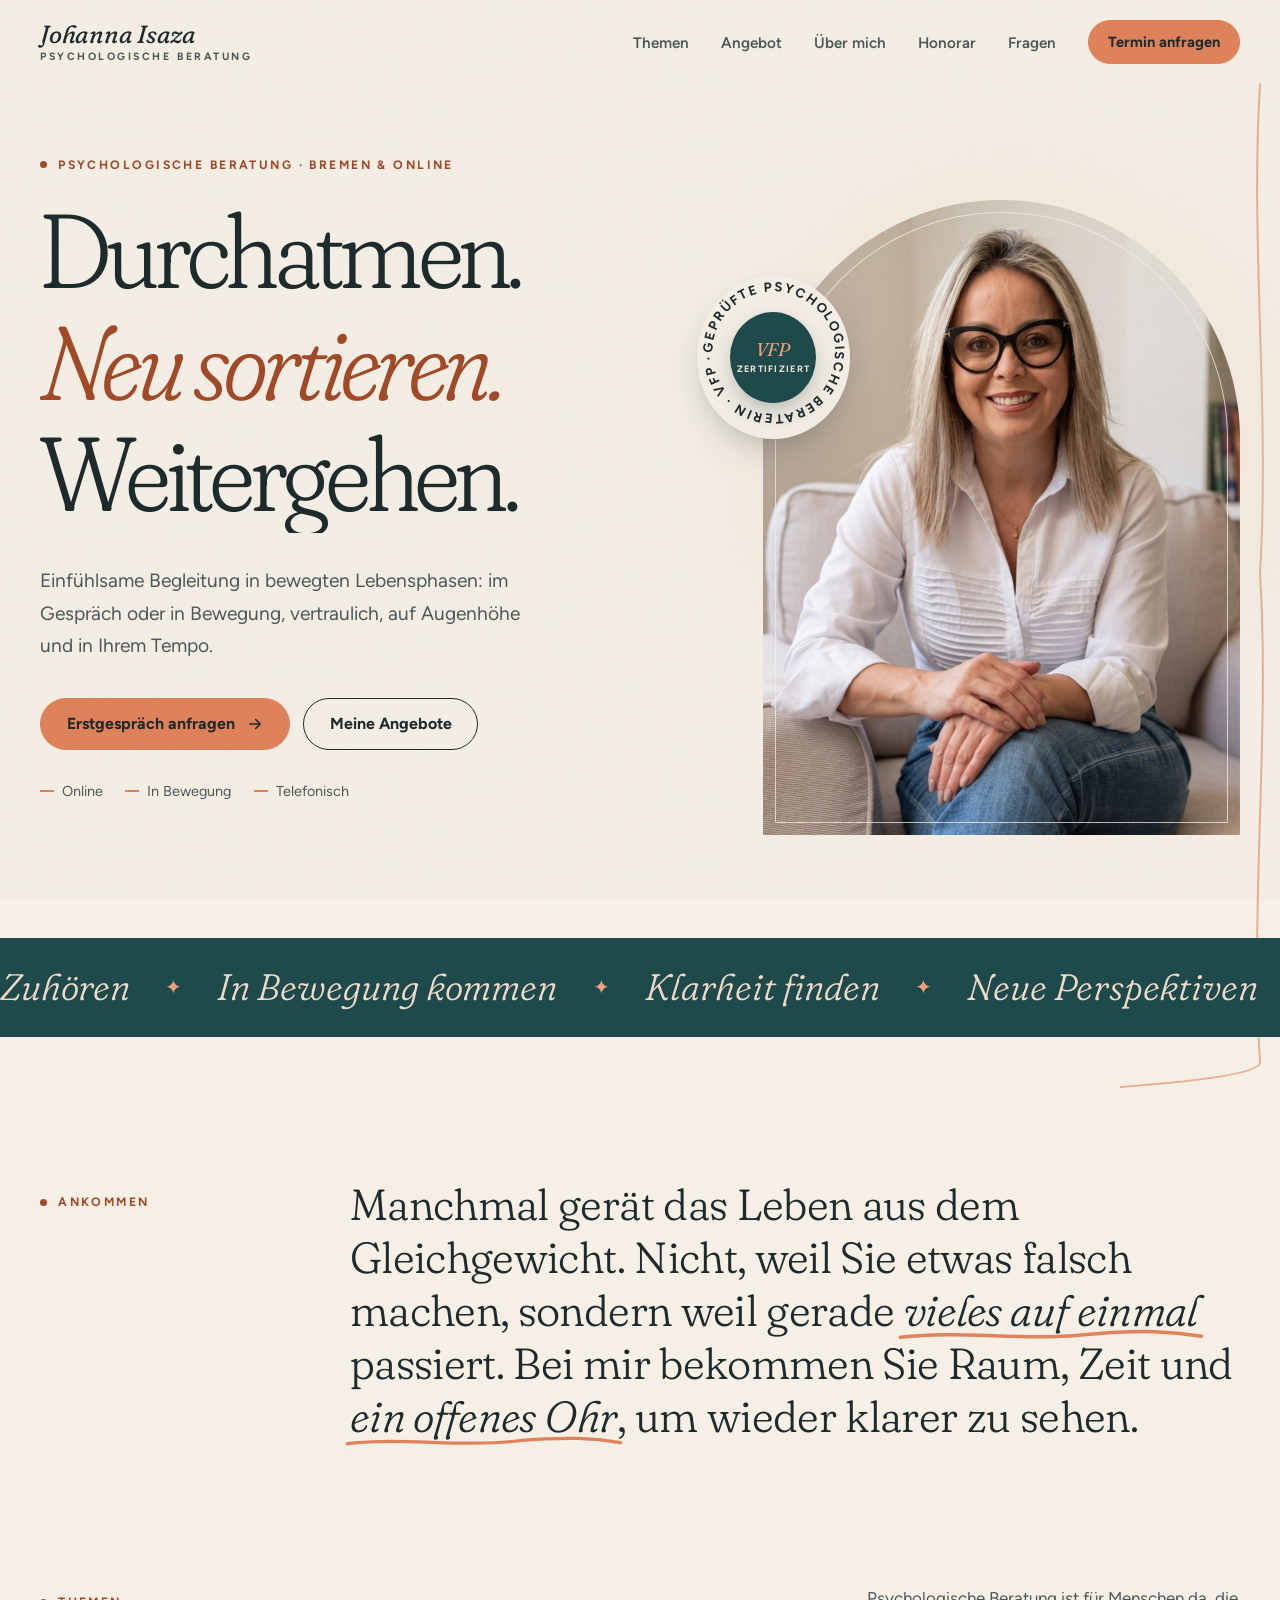
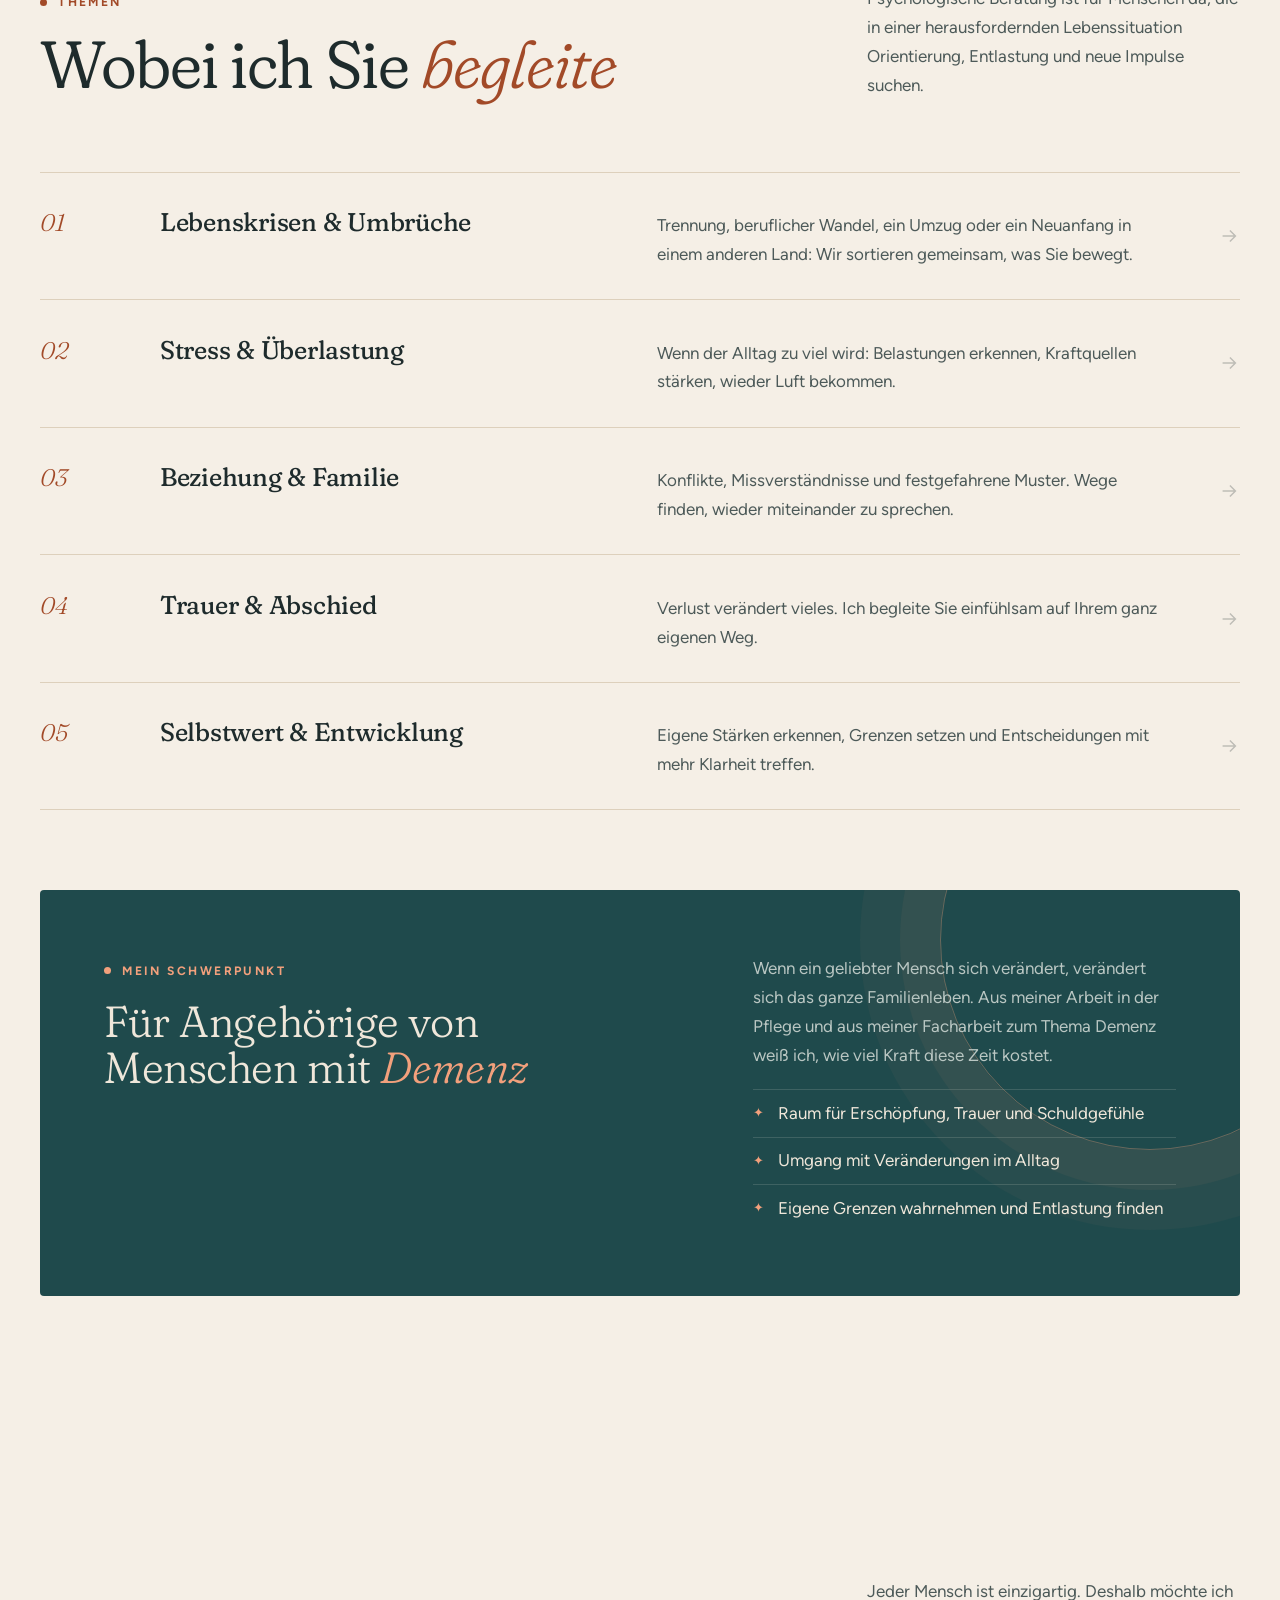
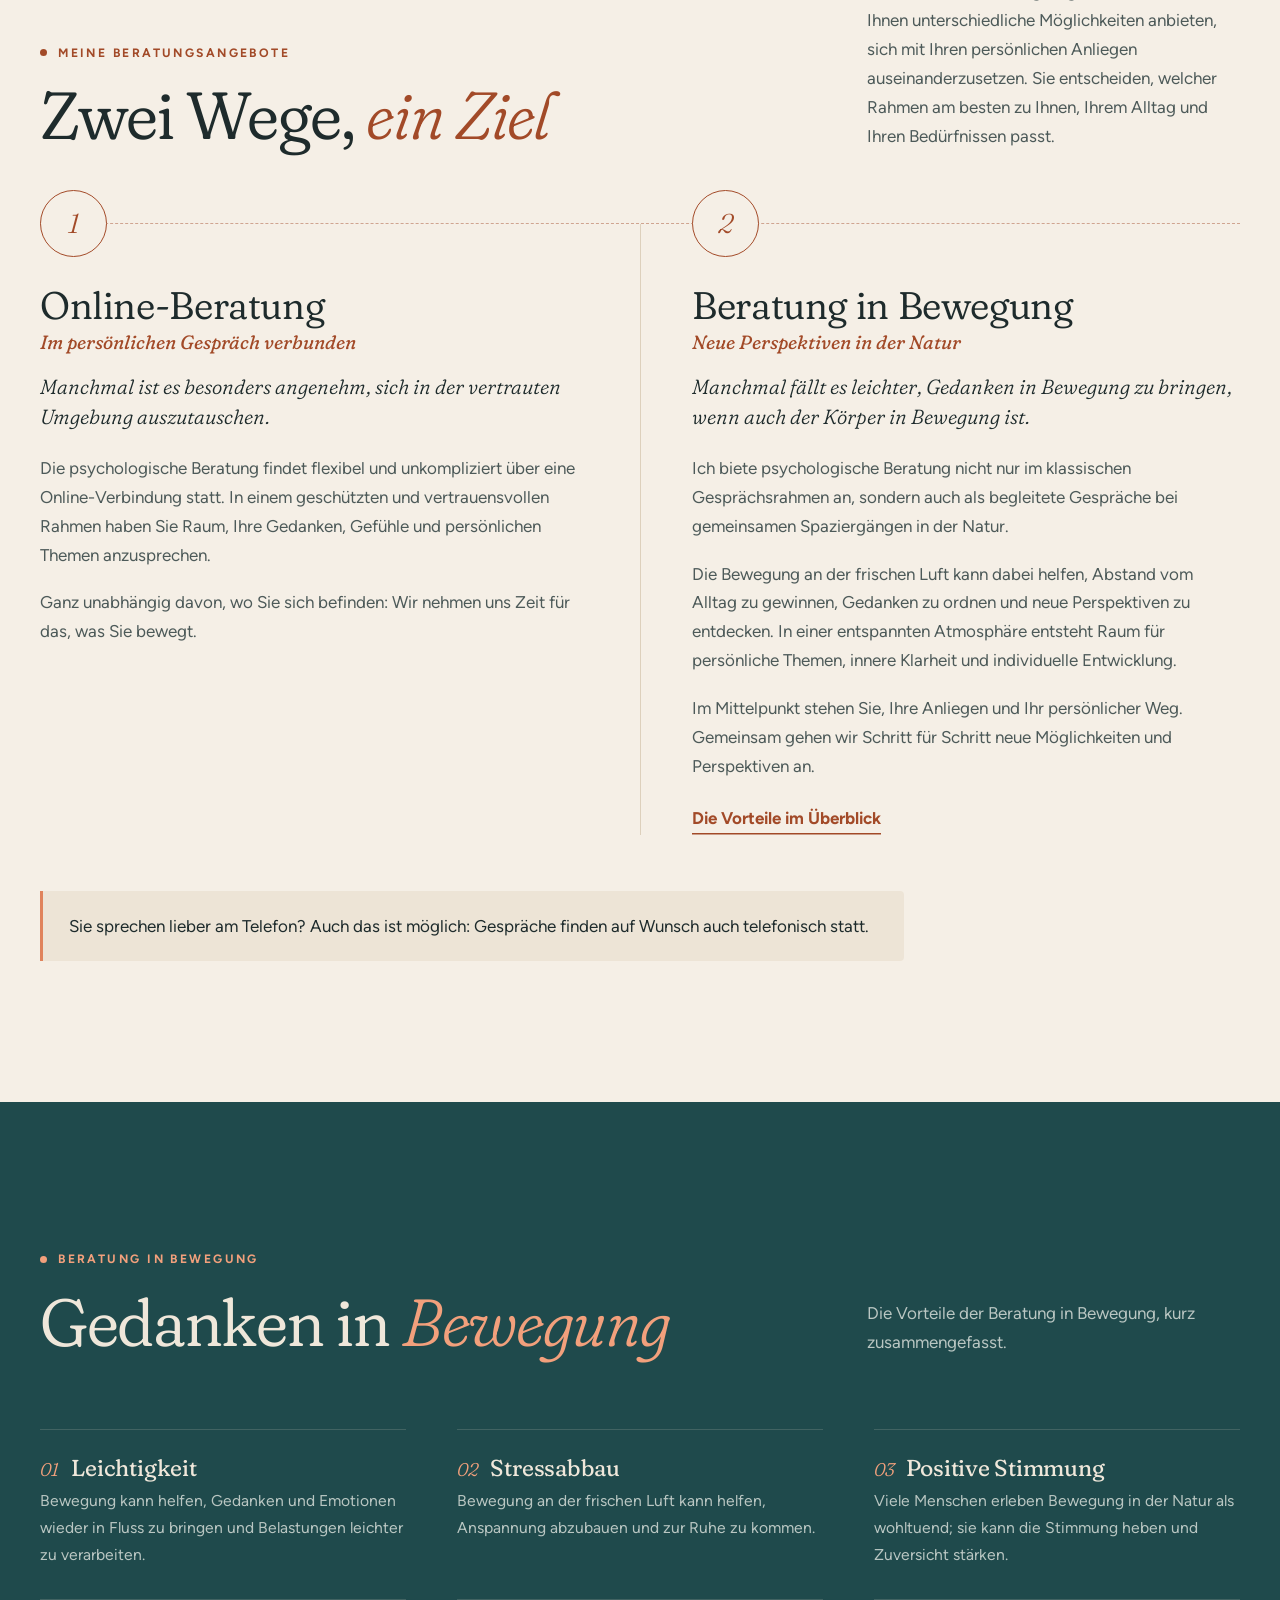
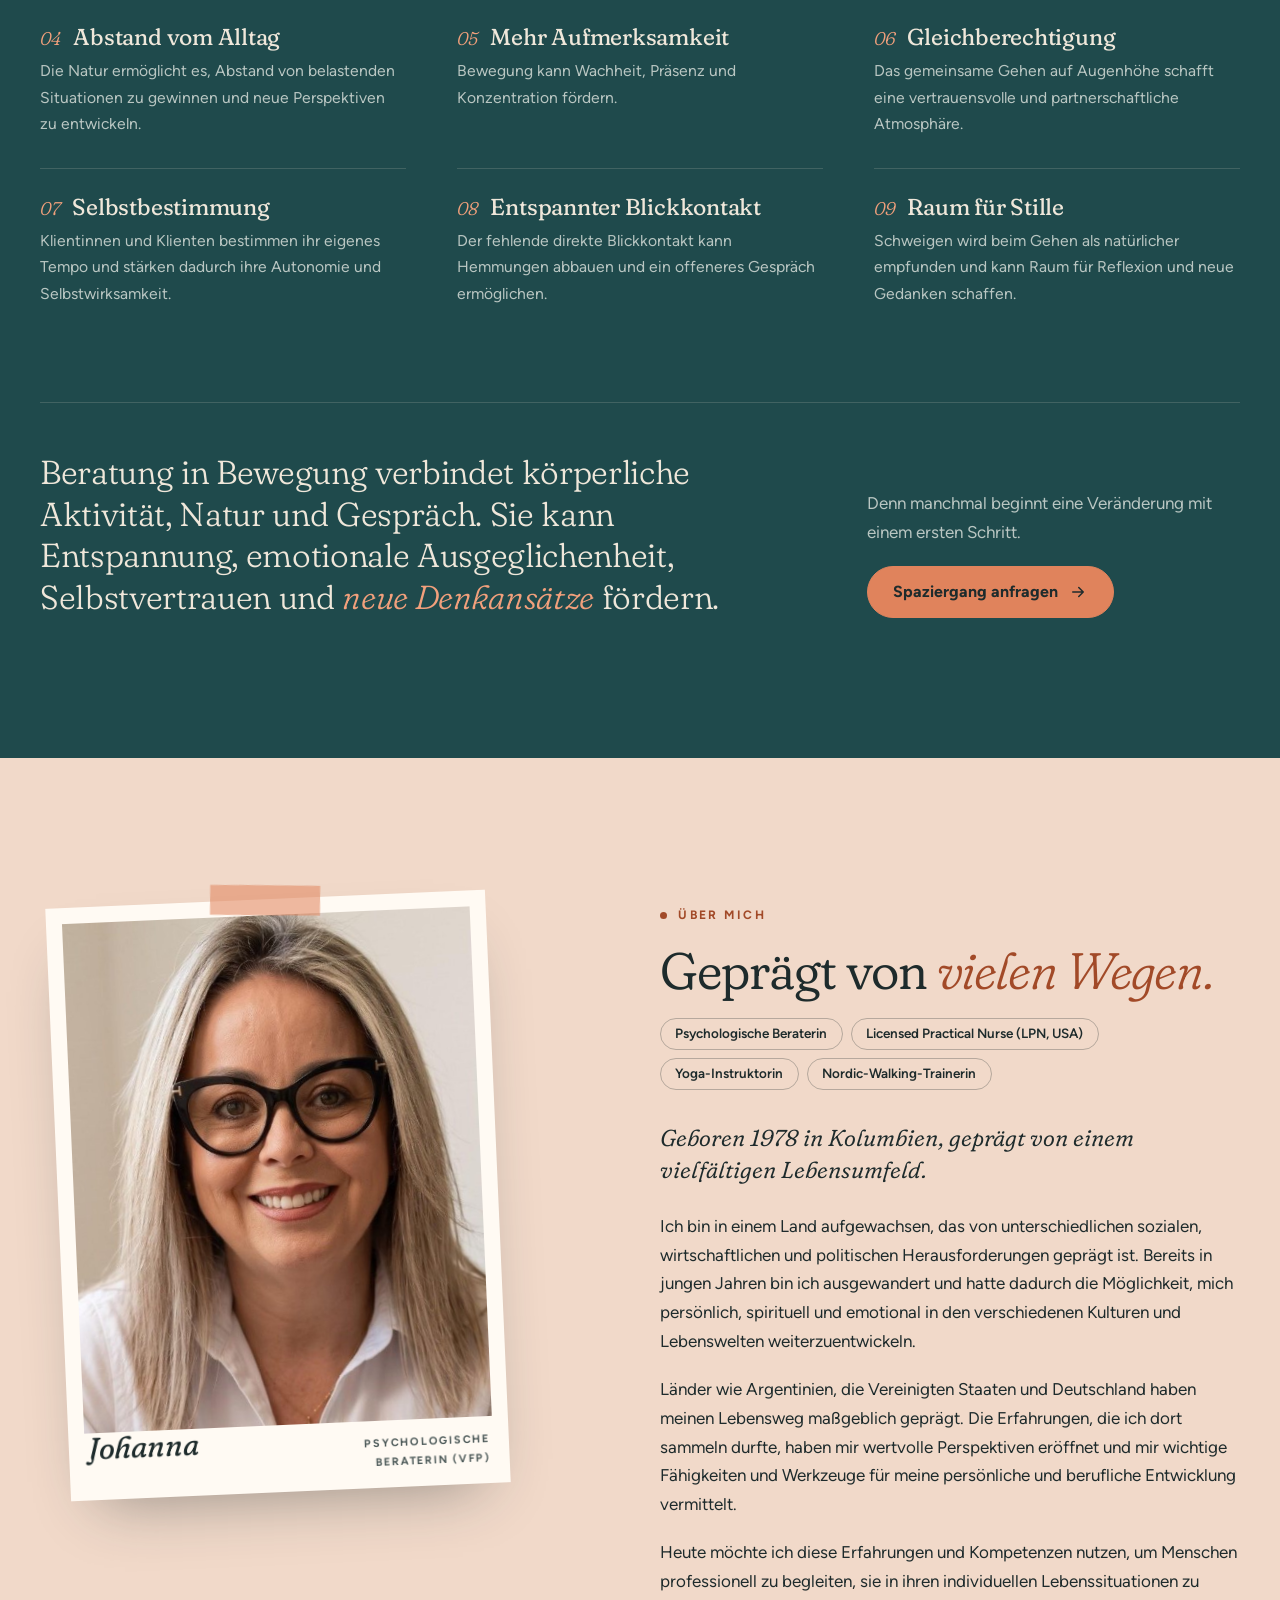
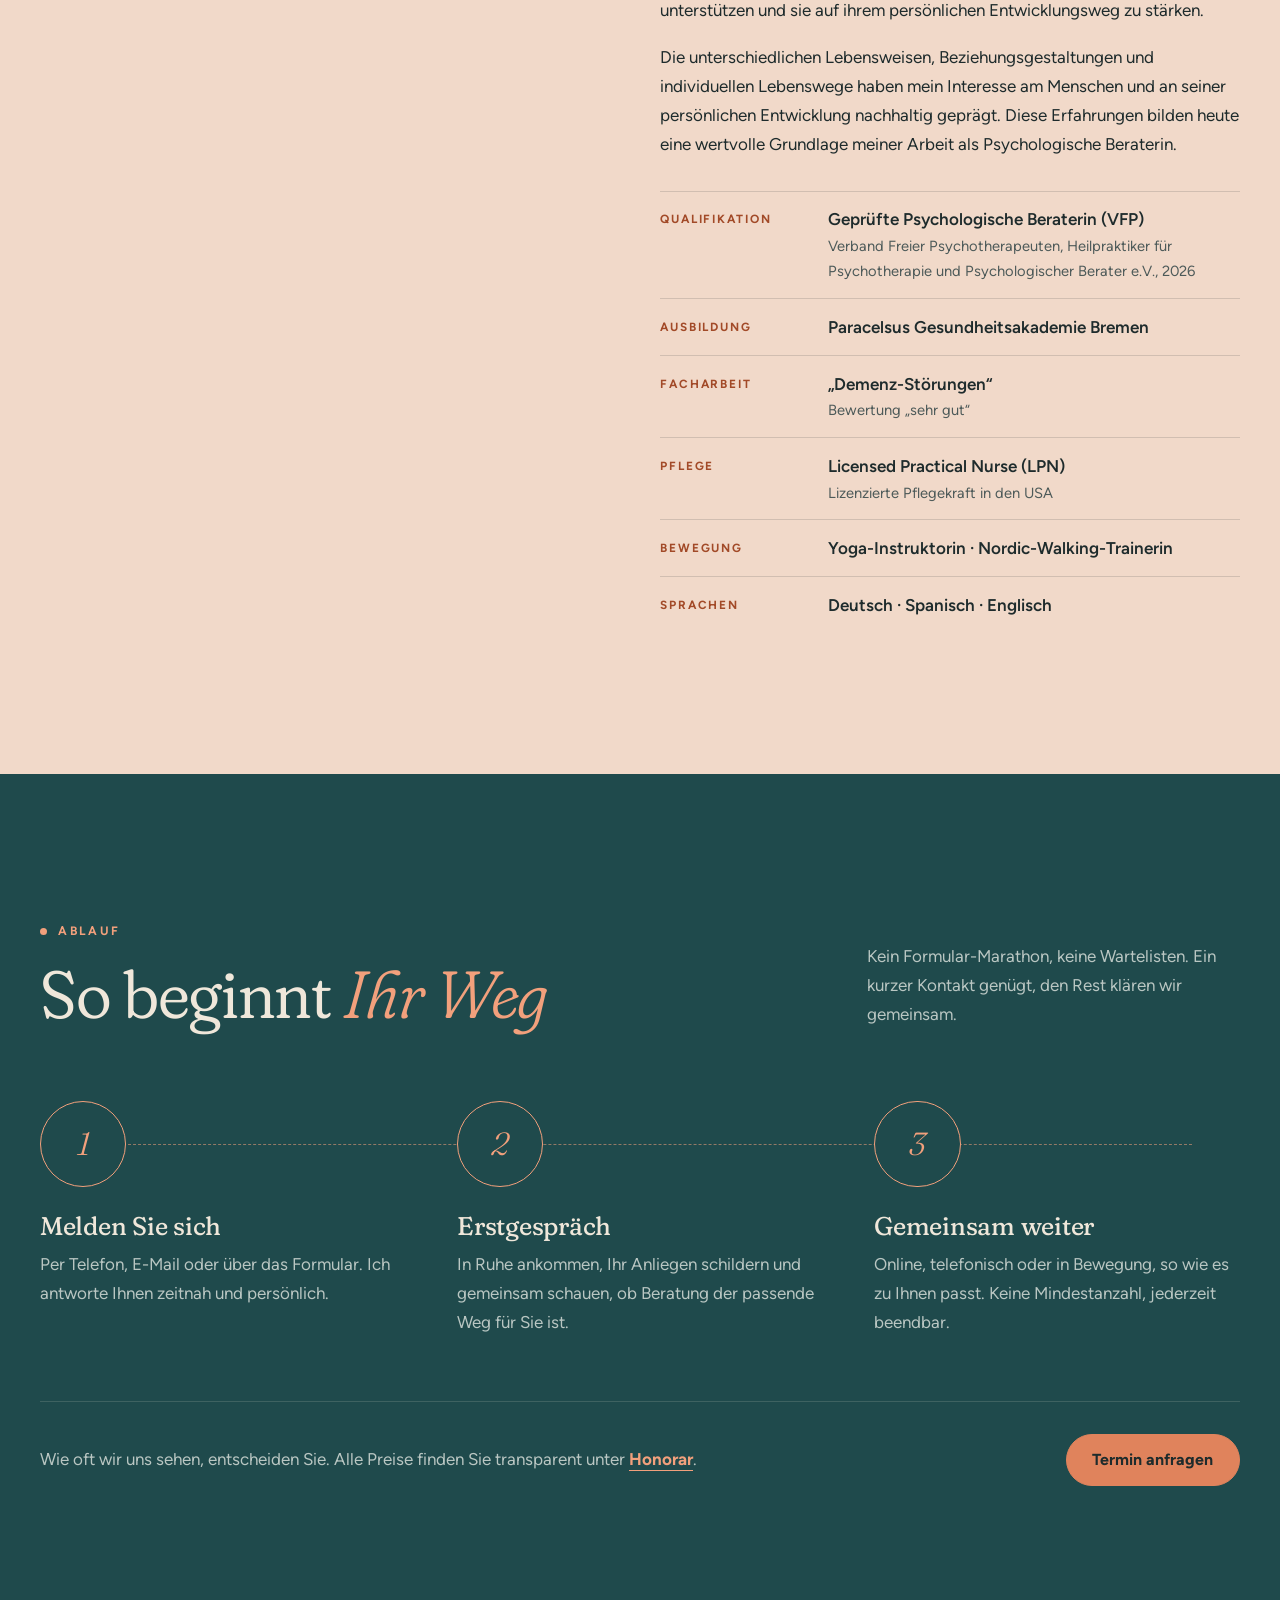
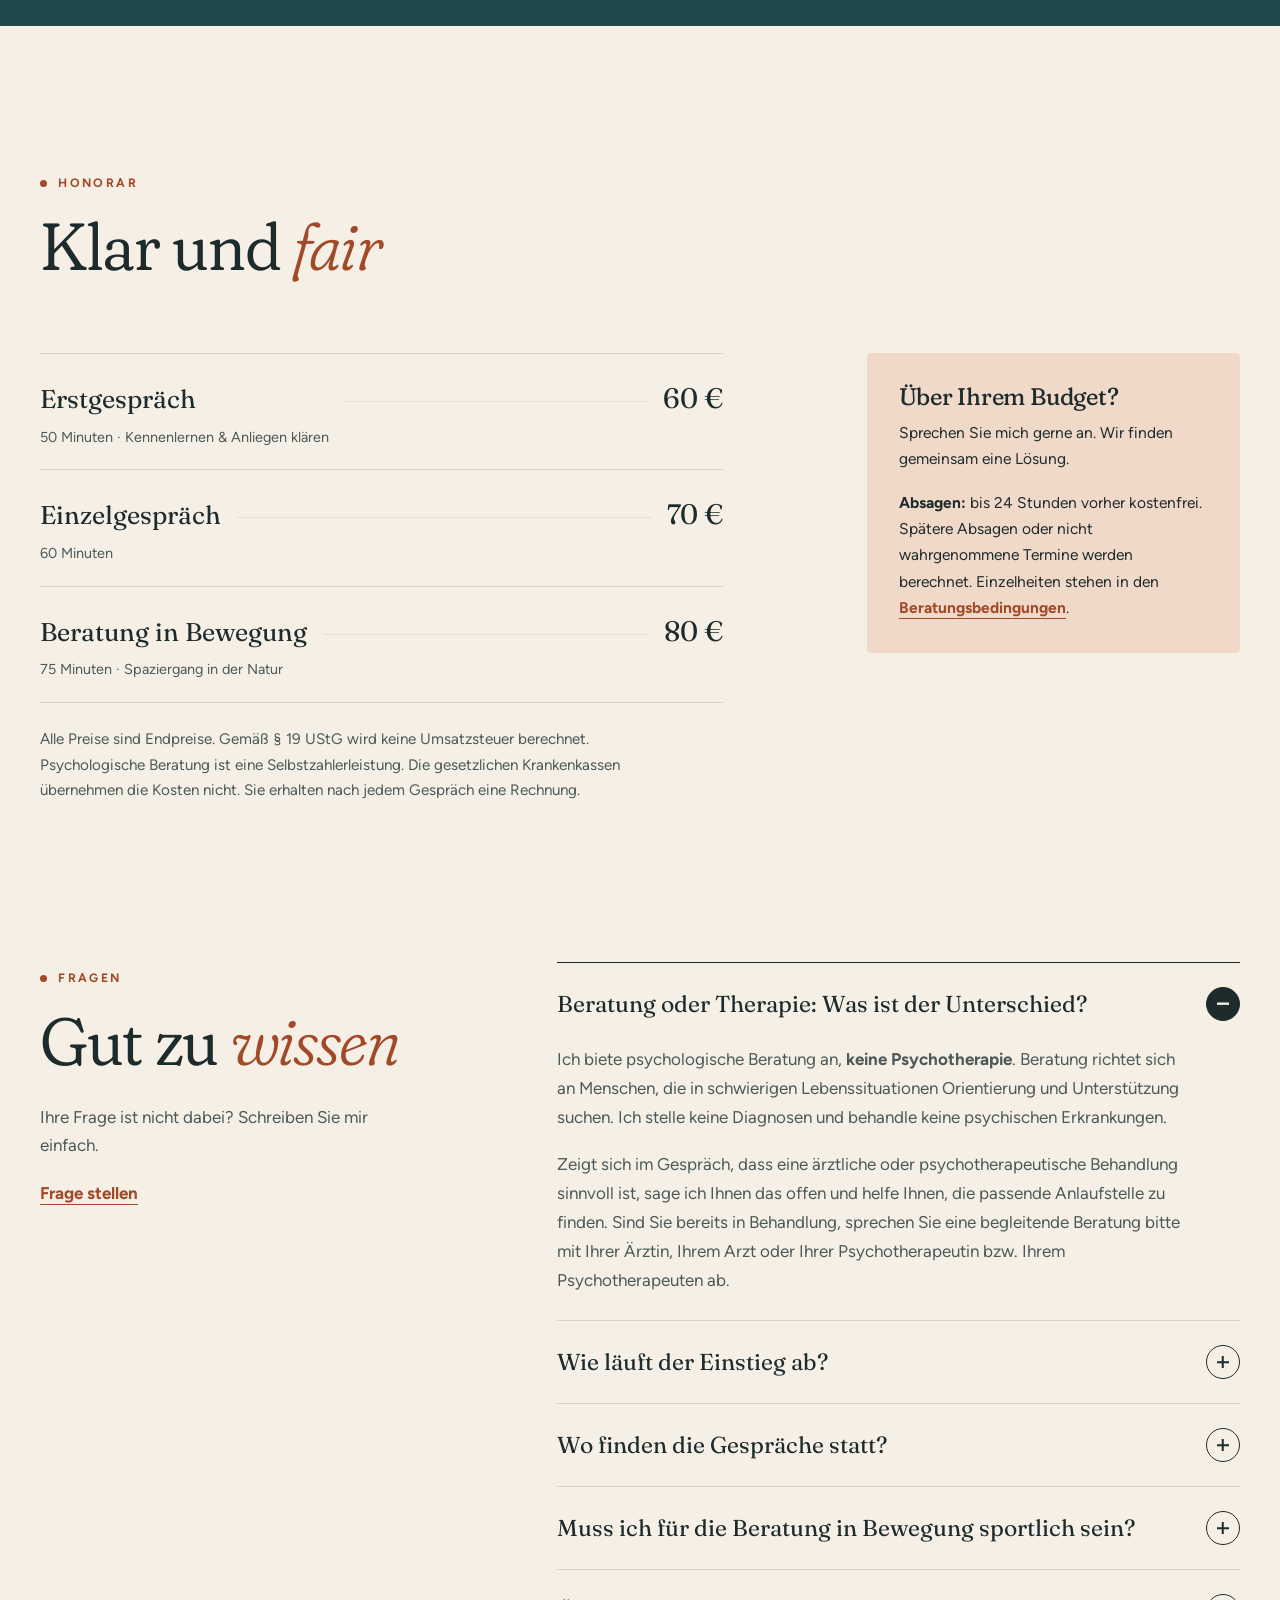
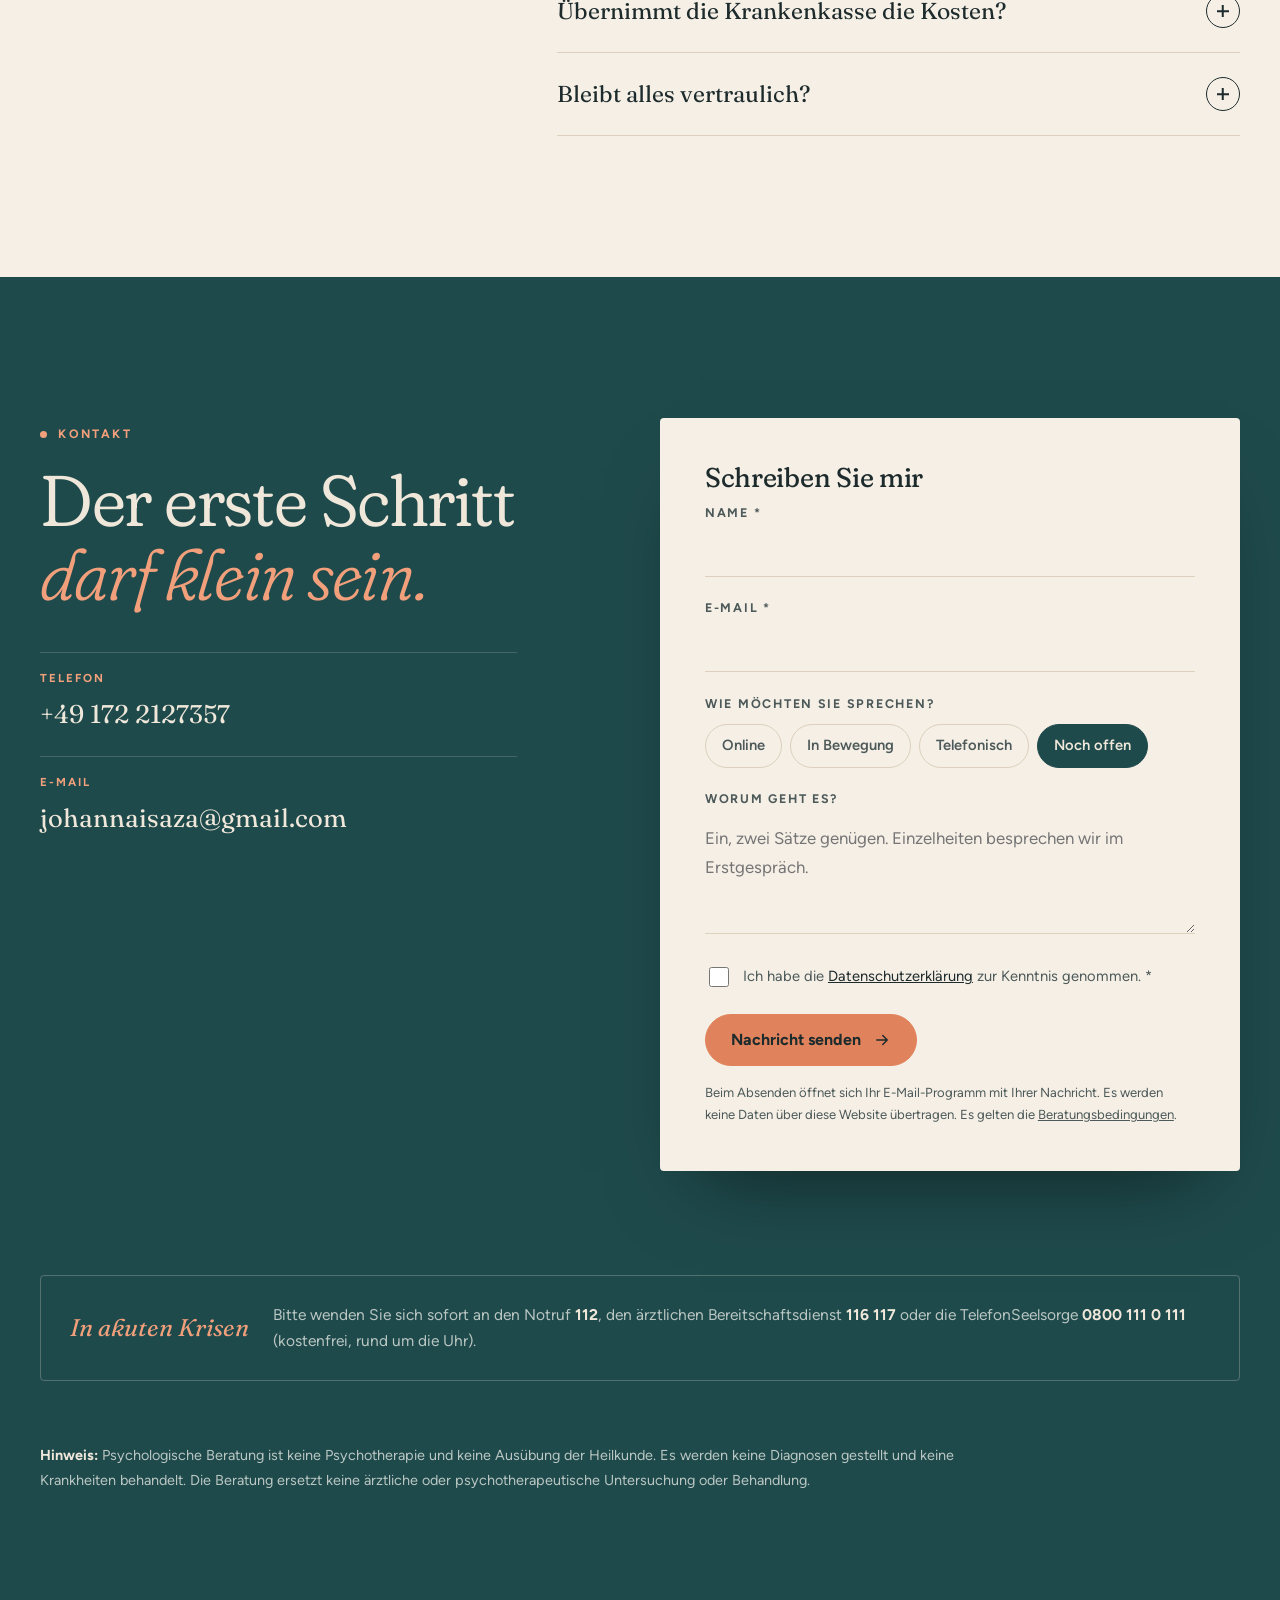
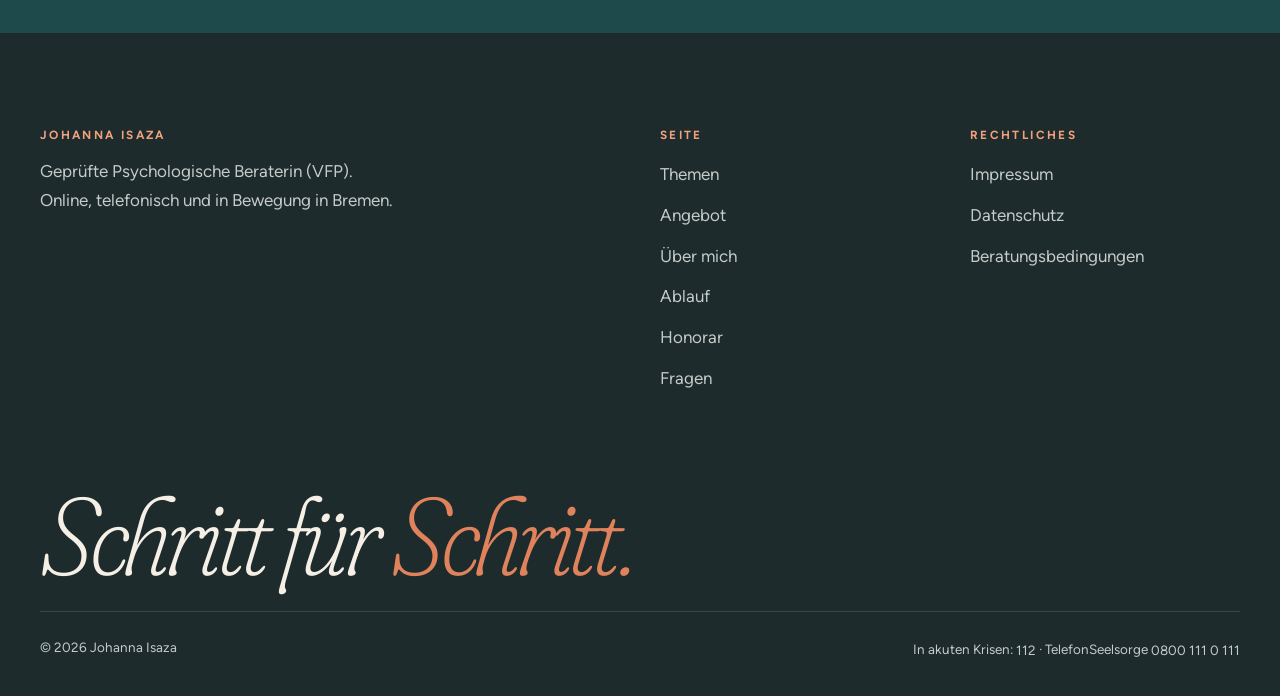
==== commit 762290a6: "Final content: Erstgespräch 50 min / 60 €, small-business VAT, no placeholders - Prices: Erstgespräc" ====
--- a/index.html
+++ b/index.html
@@ -12,7 +12,6 @@
 </head>
 <body>
   <a class="skip-link" href="#main">Zum Inhalt springen</a>
-  <div class="draft-banner">Entwurf · gelb markierte Stellen sind Platzhalter</div>
 
   <!-- ============ HEADER ============ -->
   <header class="site-header">
@@ -230,7 +229,7 @@
             <div><dt>Qualifikation</dt><dd>Geprüfte Psychologische Beraterin (VFP)<small>Verband Freier Psychotherapeuten, Heilpraktiker für Psychotherapie und Psychologischer Berater e.V., 2026</small></dd></div>
             <div><dt>Ausbildung</dt><dd>Paracelsus Gesundheitsakademie Bremen</dd></div>
             <div><dt>Facharbeit</dt><dd>„Demenz-Störungen“<small>Bewertung „sehr gut“</small></dd></div>
-            <div><dt>Pflege</dt><dd><span lang="en">Licensed Practical Nurse</span> (LPN)<small>Lizenzierte Pflegekraft in den USA <em class="ph">[Lizenz noch gültig? Sonst „ehemals“ ergänzen]</em></small></dd></div>
+            <div><dt>Pflege</dt><dd><span lang="en">Licensed Practical Nurse</span> (LPN)<small>Lizenzierte Pflegekraft in den USA</small></dd></div>
             <div><dt>Bewegung</dt><dd>Yoga-Instruktorin · Nordic-Walking-Trainerin</dd></div>
             <div><dt>Sprachen</dt><dd>Deutsch · Spanisch · Englisch</dd></div>
           </dl>
@@ -271,10 +270,10 @@
         </div>
         <div class="fees">
           <div class="menu-card reveal">
-            <div class="price"><span class="what">Erstgespräch<small>Kennenlernen &amp; Anliegen klären · <em class="ph">[__ Minuten]</em></small></span><span class="dots"></span><span class="amount">70 €</span></div>
+            <div class="price"><span class="what">Erstgespräch<small>50 Minuten · Kennenlernen &amp; Anliegen klären</small></span><span class="dots"></span><span class="amount">60 €</span></div>
             <div class="price"><span class="what">Einzelgespräch<small>60 Minuten</small></span><span class="dots"></span><span class="amount">70 €</span></div>
             <div class="price"><span class="what">Beratung in Bewegung<small>75 Minuten · Spaziergang in der Natur</small></span><span class="dots"></span><span class="amount">80 €</span></div>
-            <p class="fees-note">Alle Preise sind Endpreise. <em class="ph">[Je nach Steuerstatus: „inkl. 19 % MwSt.“ oder „Gemäß § 19 UStG wird keine Umsatzsteuer berechnet.“]</em> Psychologische Beratung ist eine Selbstzahlerleistung. Die gesetzlichen Krankenkassen übernehmen die Kosten nicht. Sie erhalten nach jedem Gespräch eine Rechnung.</p>
+            <p class="fees-note">Alle Preise sind Endpreise. Gemäß § 19 UStG wird keine Umsatzsteuer berechnet. Psychologische Beratung ist eine Selbstzahlerleistung. Die gesetzlichen Krankenkassen übernehmen die Kosten nicht. Sie erhalten nach jedem Gespräch eine Rechnung.</p>
           </div>
           <aside class="side-note reveal" style="--d:.12s">
             <h3>Über Ihrem Budget?</h3>
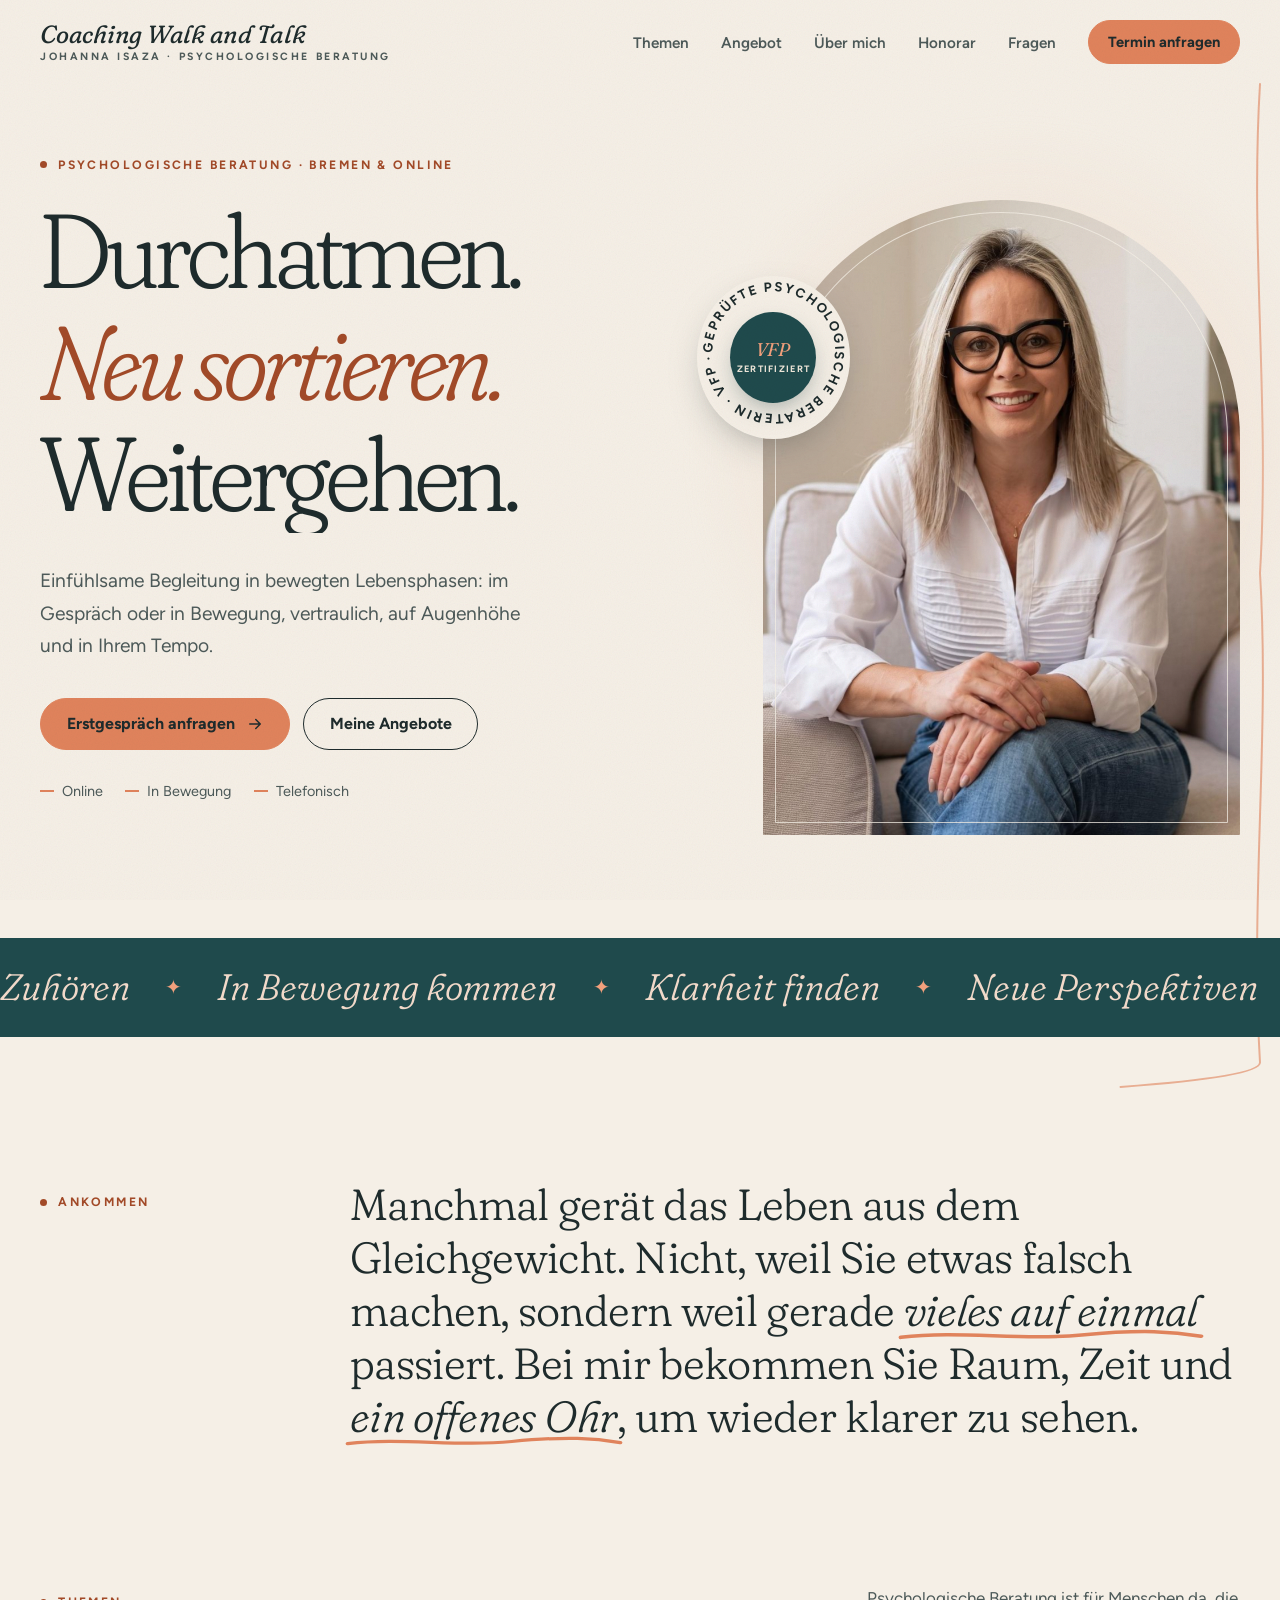
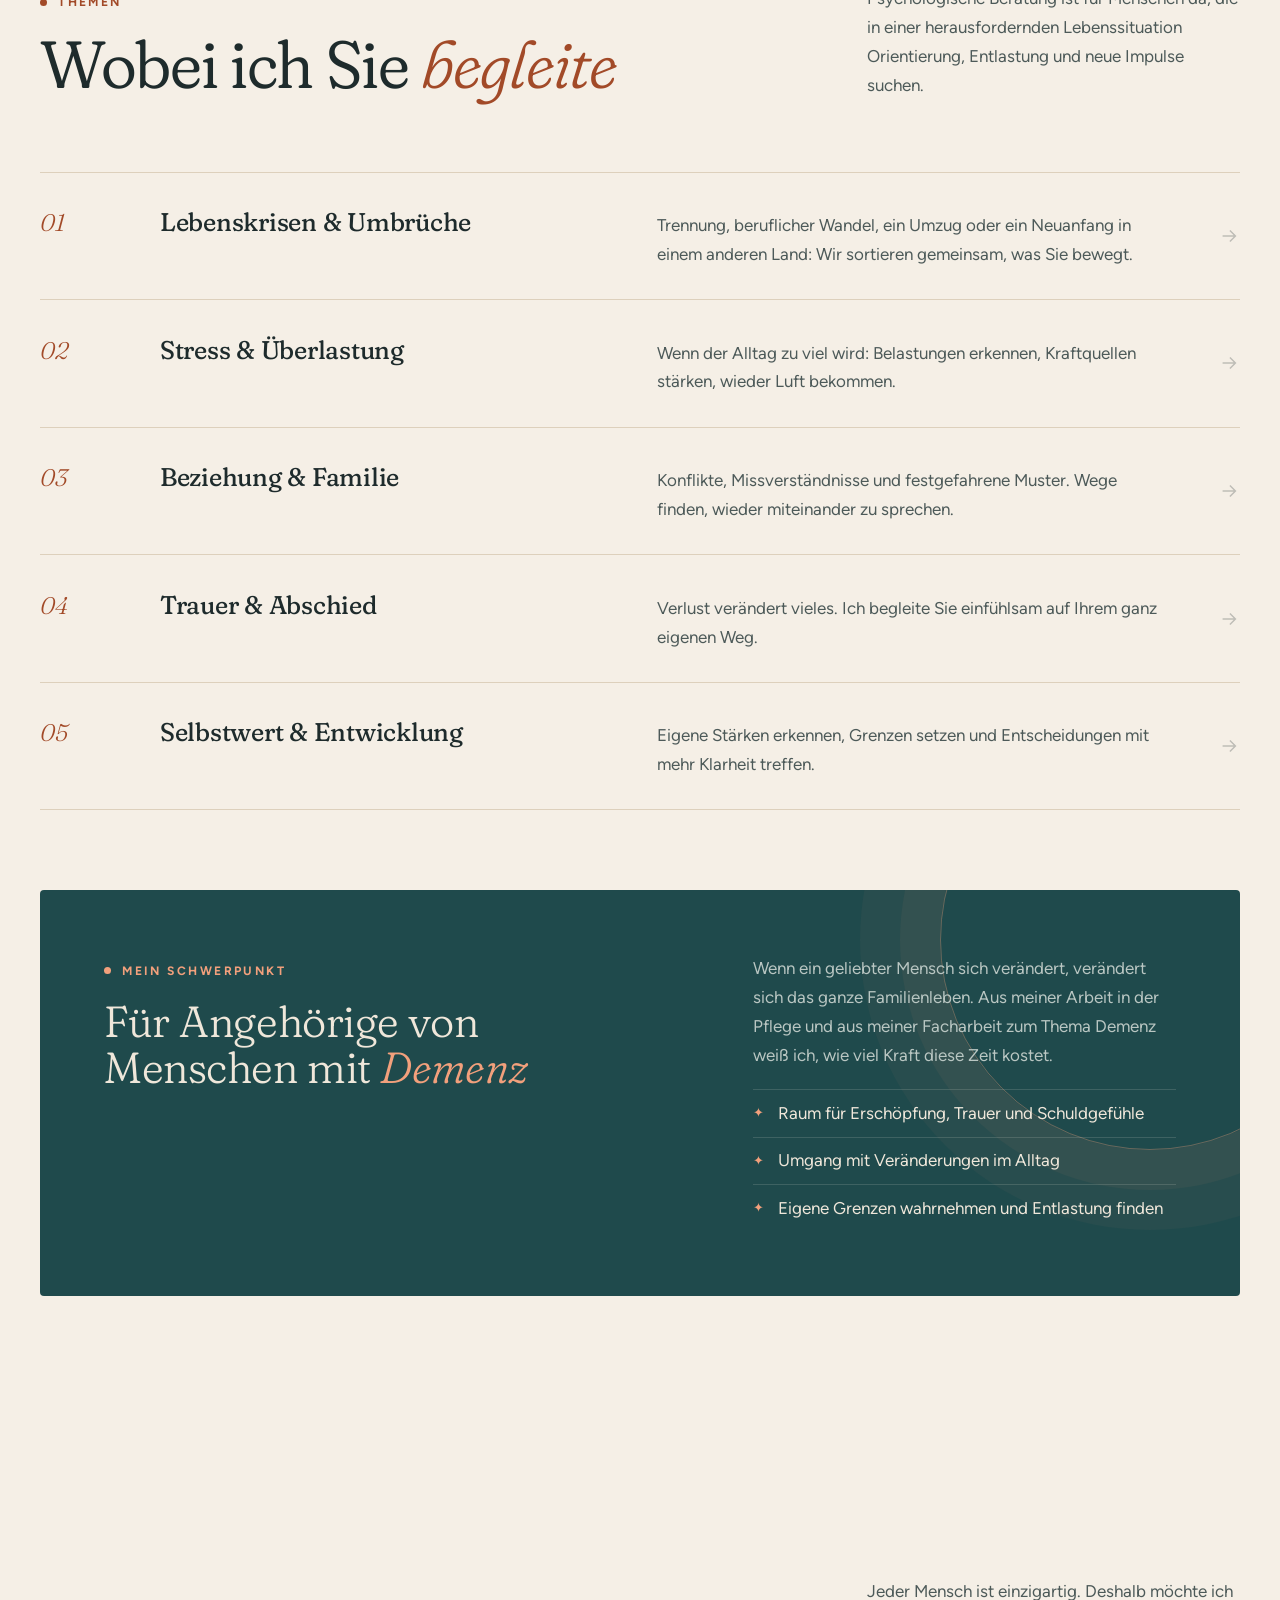
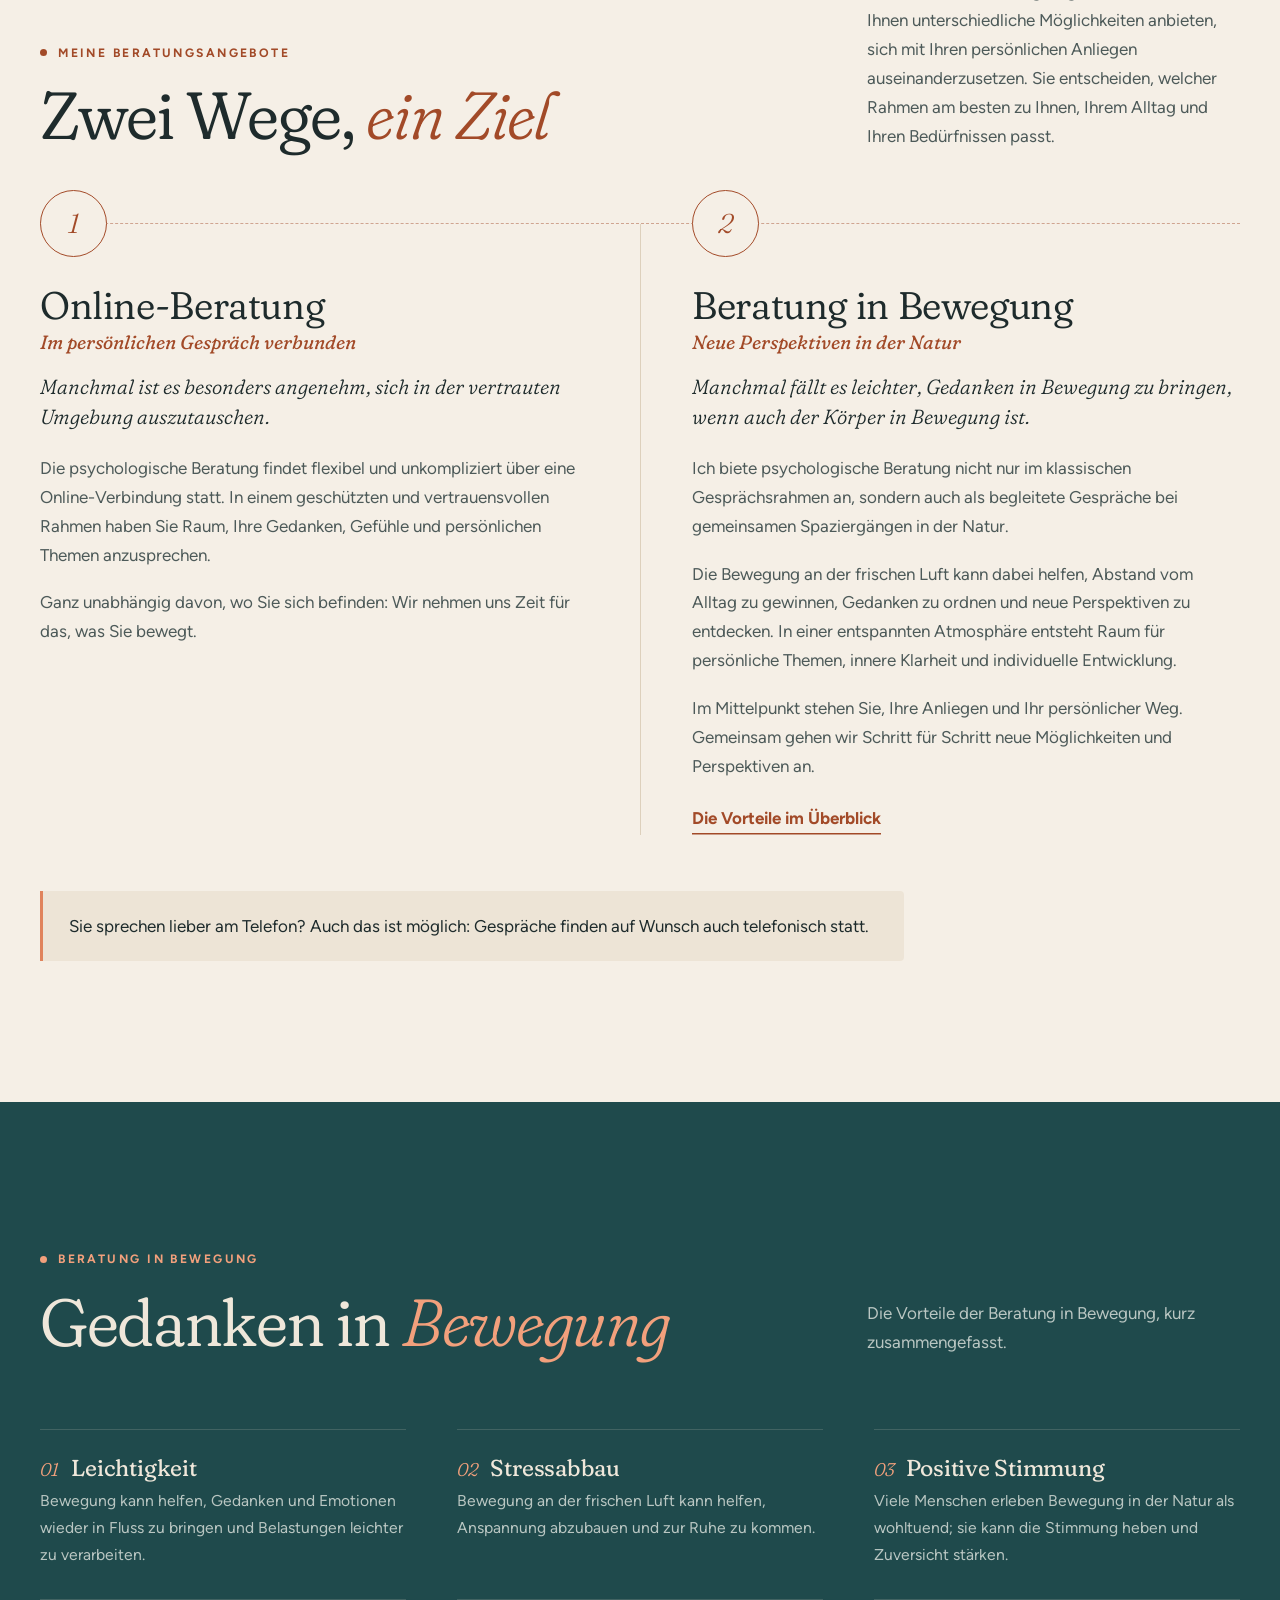
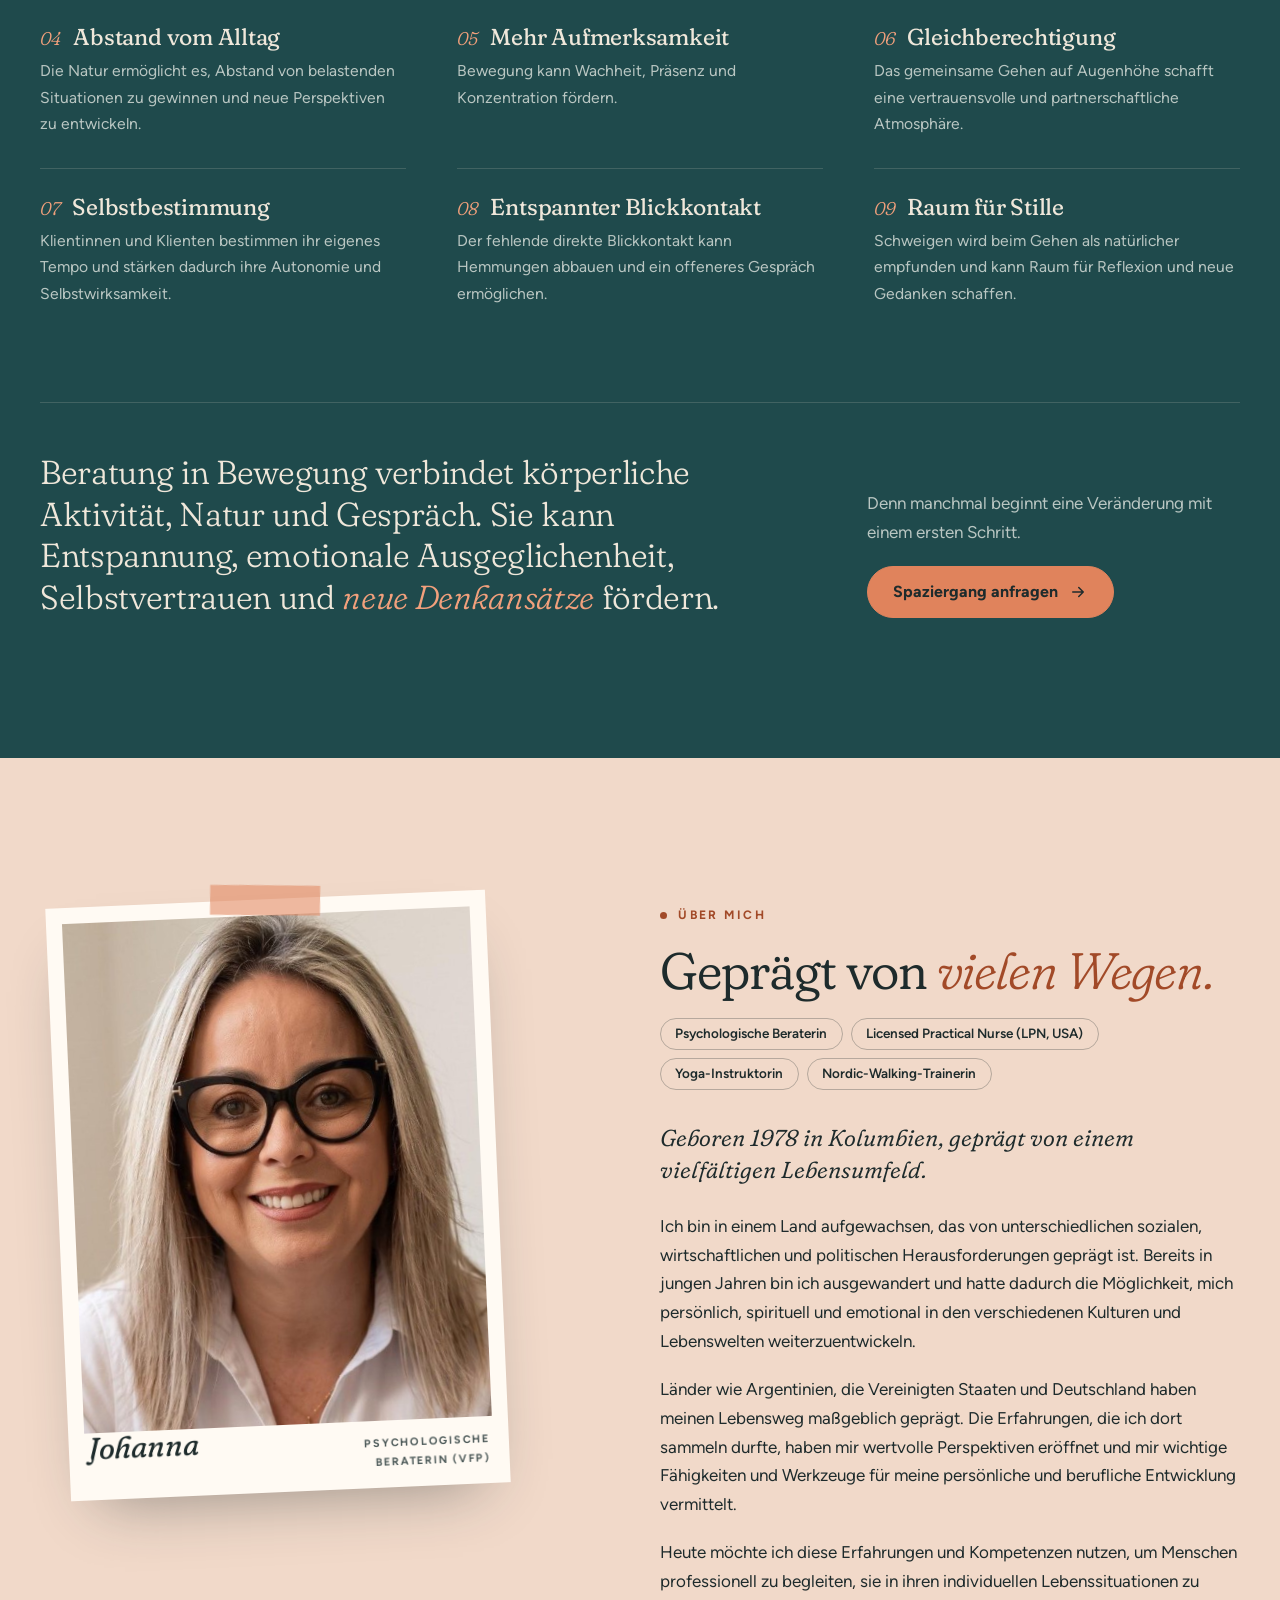
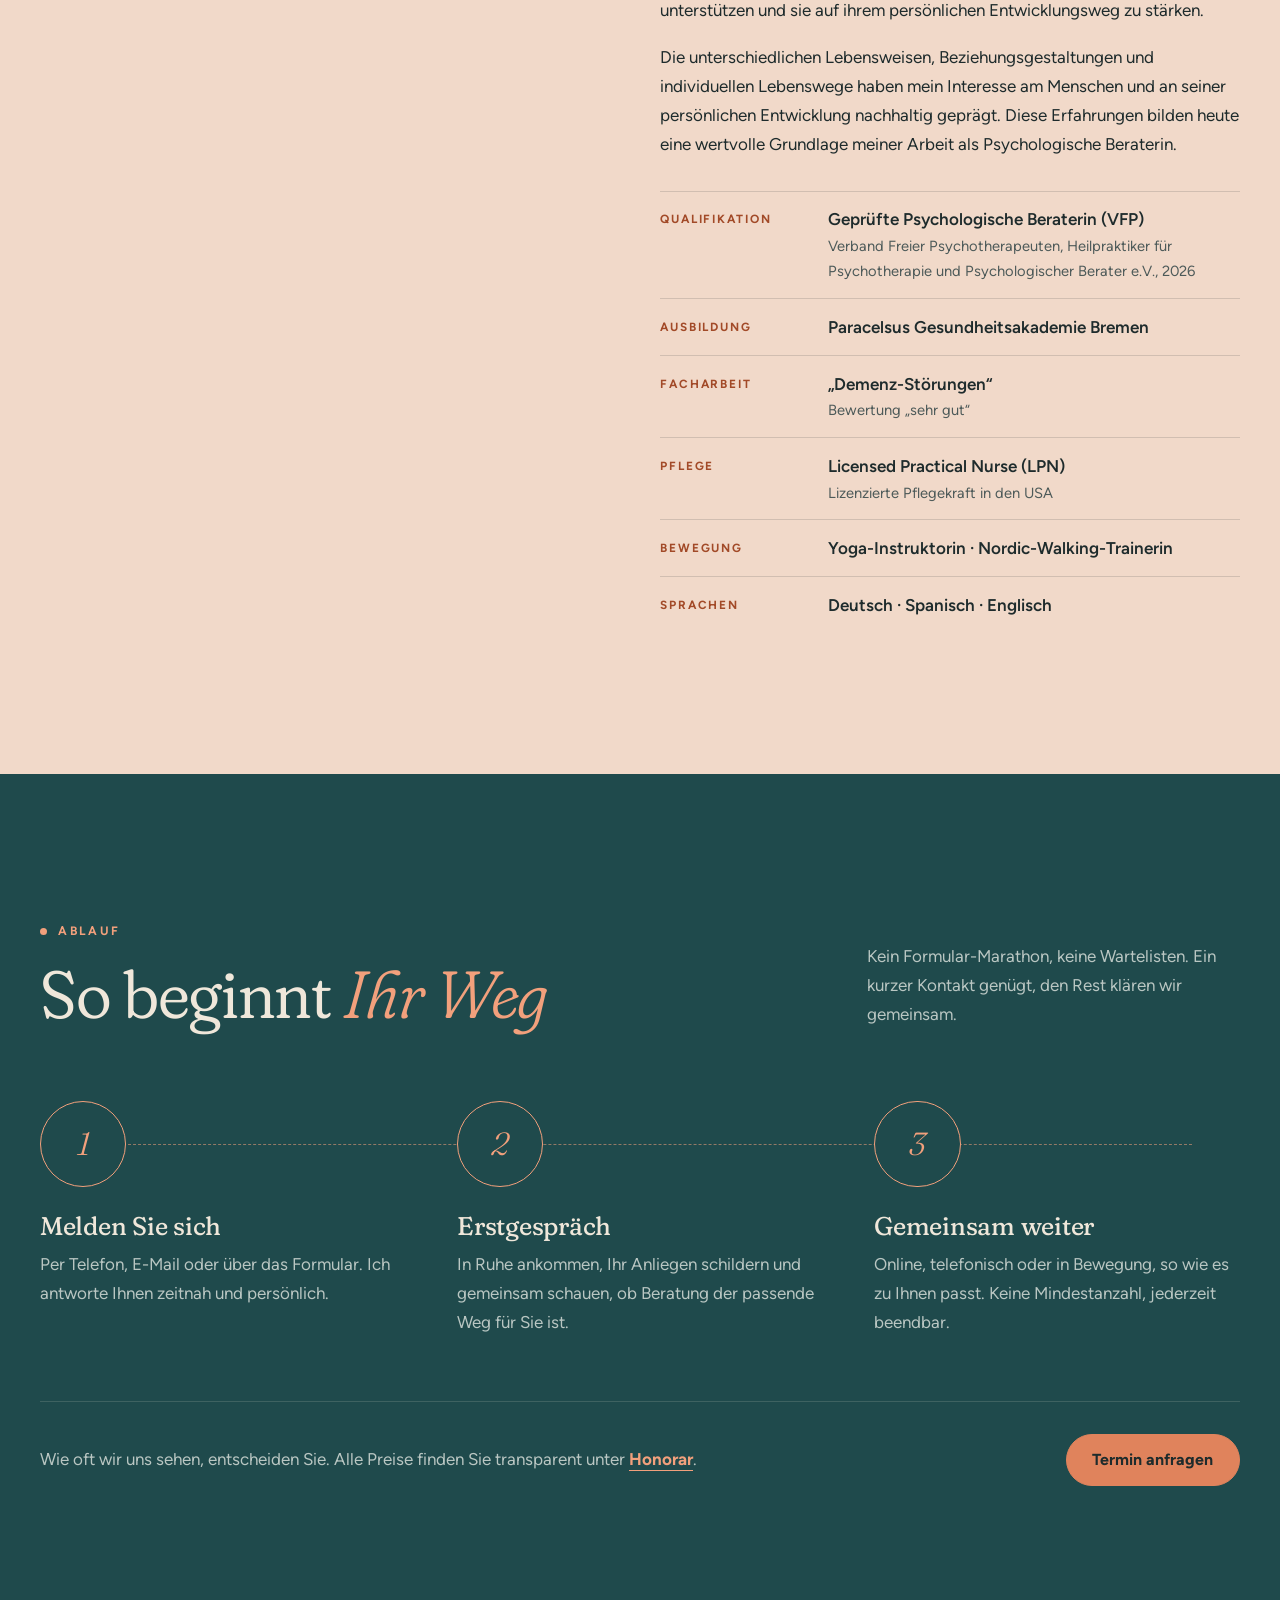
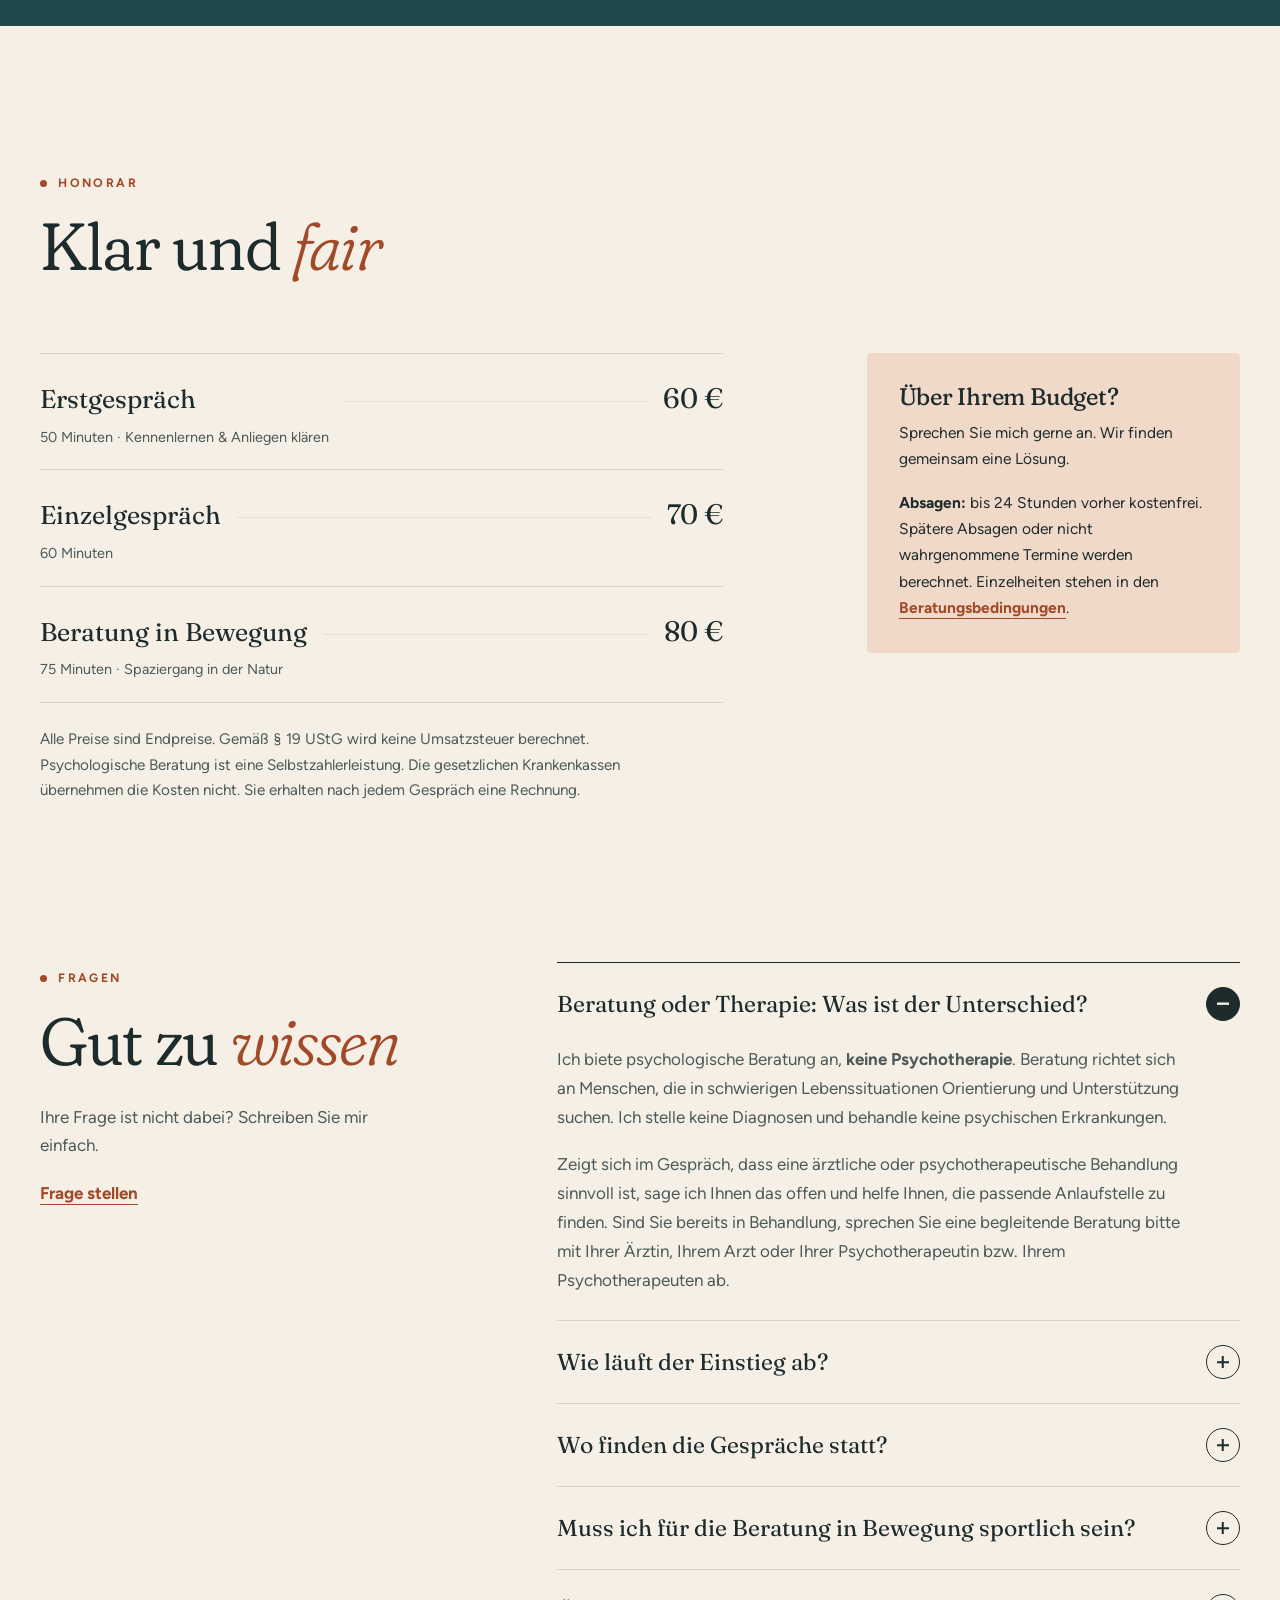
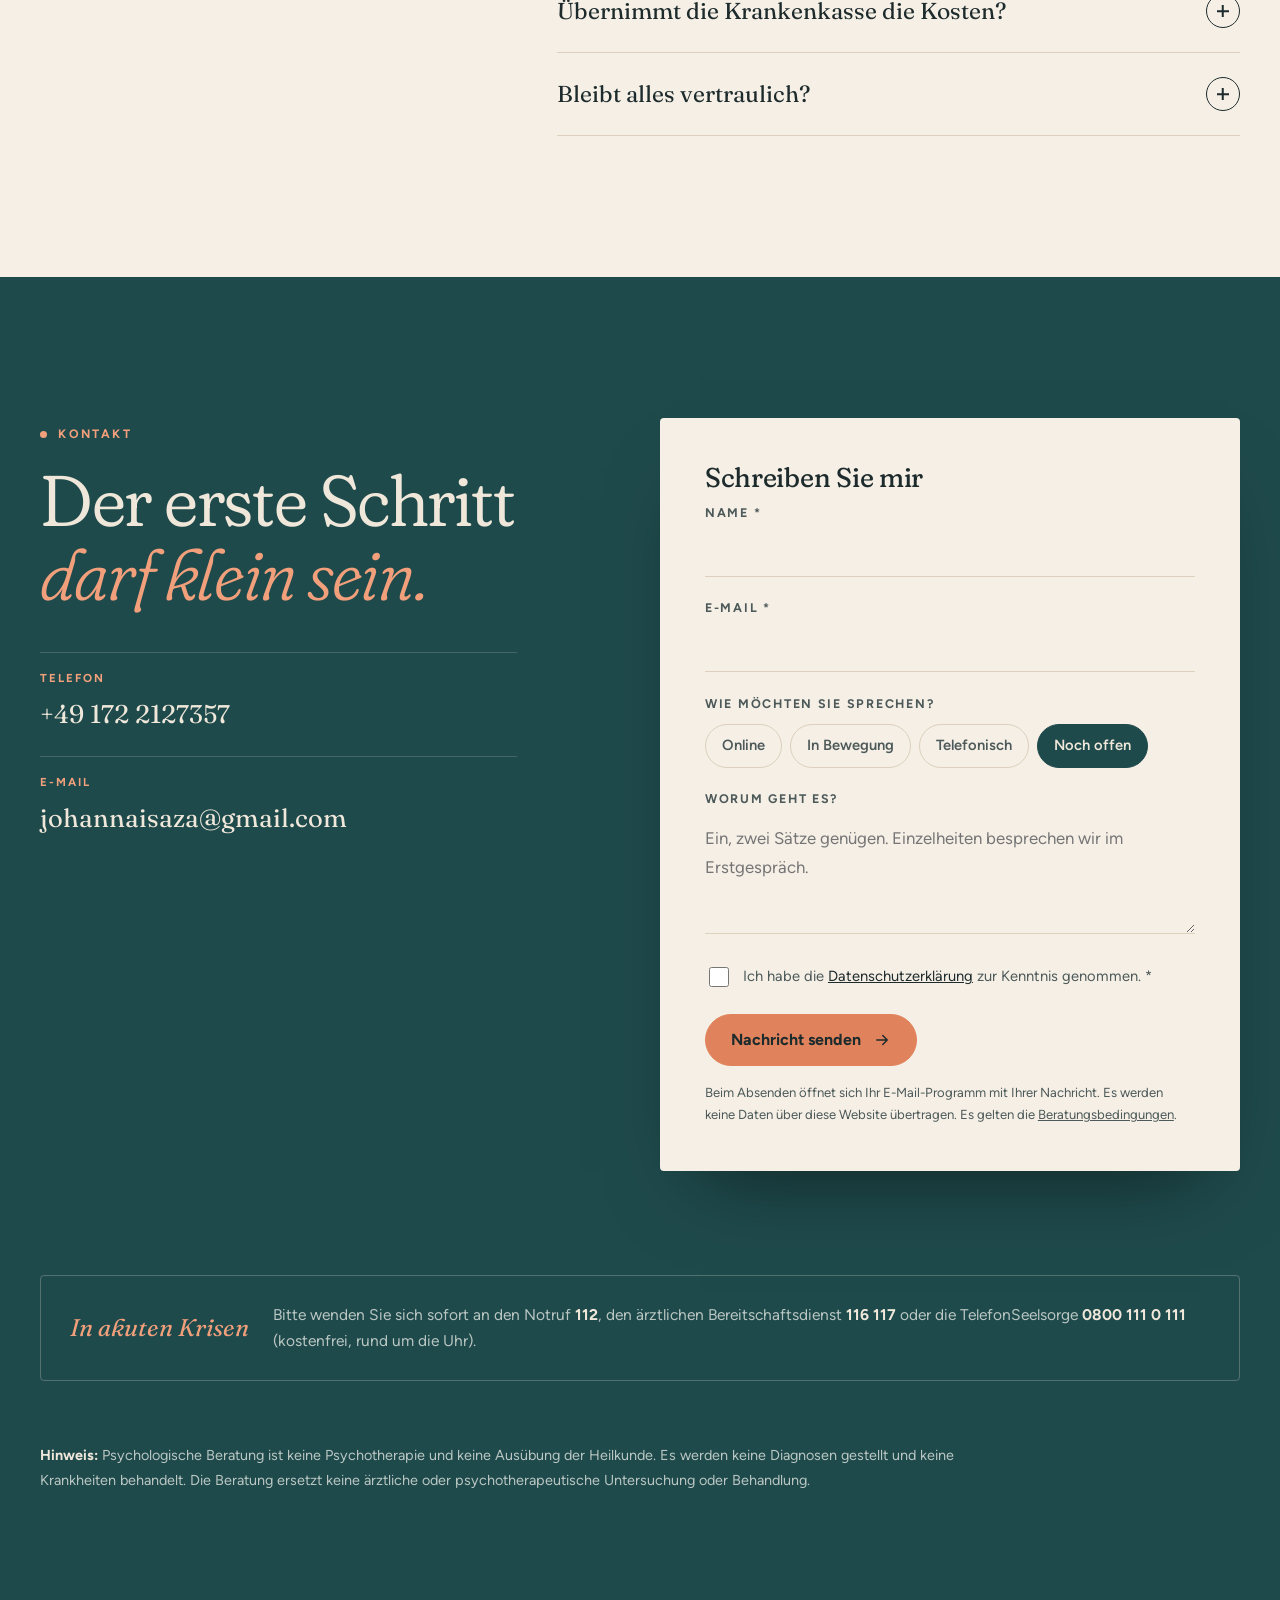
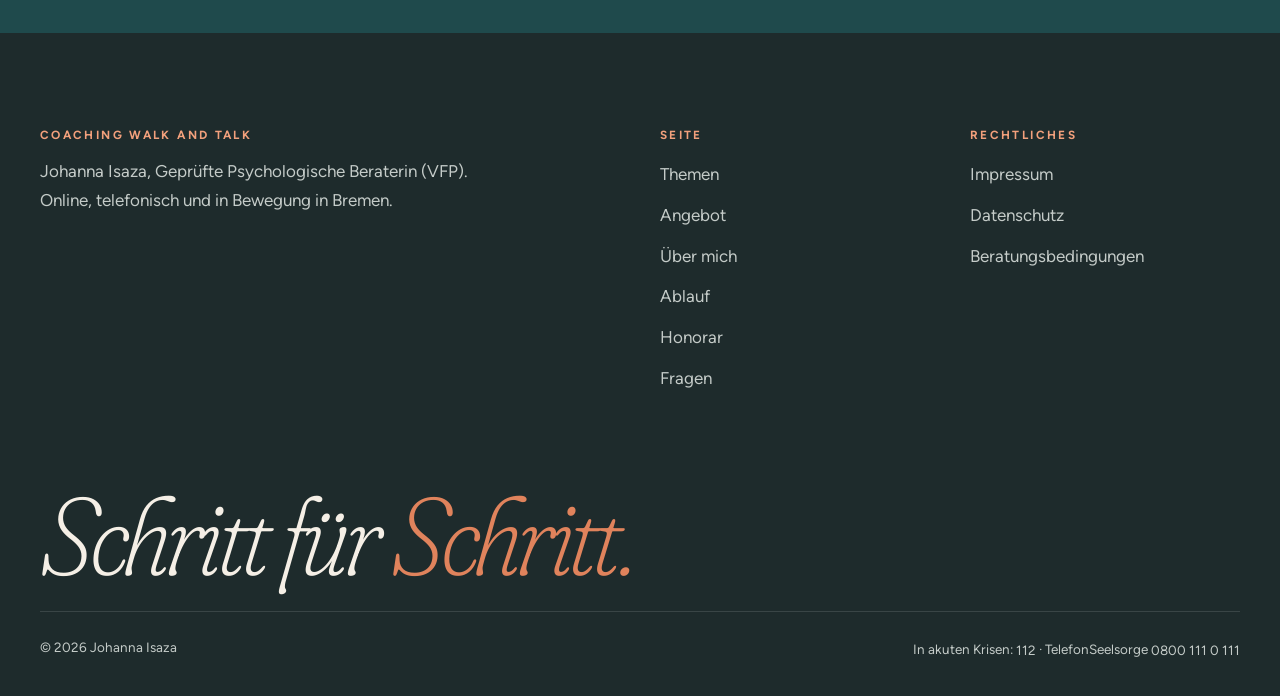
==== commit 0572a5cd: "Brand "Coaching Walk and Talk", domain coachingwalkandtalk.de, Firebase hosting - Header, titles, fo" ====
--- a/index.html
+++ b/index.html
@@ -3,9 +3,16 @@
 <head>
   <meta charset="utf-8">
   <meta name="viewport" content="width=device-width, initial-scale=1, viewport-fit=cover">
-  <title>Johanna Isaza · Psychologische Beratung</title>
+  <title>Coaching Walk and Talk · Psychologische Beratung in Bremen · Johanna Isaza</title>
   <meta name="description" content="Psychologische Beratung in Bremen und online mit Johanna Isaza, geprüfte Psychologische Beraterin (VFP): online, telefonisch und als Beratung in Bewegung bei Spaziergängen in der Natur. Begleitung bei Lebenskrisen, Stress, Beziehungsfragen und für Angehörige von Menschen mit Demenz.">
-  <meta name="robots" content="noindex"><!-- Entwurf: vor dem Livegang entfernen, damit Google die Seite findet -->
+  <link rel="canonical" href="https://coachingwalkandtalk.de/">
+  <meta property="og:type" content="website">
+  <meta property="og:locale" content="de_DE">
+  <meta property="og:site_name" content="Coaching Walk and Talk">
+  <meta property="og:title" content="Coaching Walk and Talk · Psychologische Beratung in Bremen">
+  <meta property="og:description" content="Durchatmen. Neu sortieren. Weitergehen. Psychologische Beratung mit Johanna Isaza: online, telefonisch und in Bewegung.">
+  <meta property="og:url" content="https://coachingwalkandtalk.de/">
+  <meta property="og:image" content="https://coachingwalkandtalk.de/assets/img/johanna.jpg">
   <meta name="theme-color" content="#1f4a4c">
   <link rel="preload" href="assets/fonts/fraunces-latin-full-normal.woff2" as="font" type="font/woff2" crossorigin>
   <link rel="stylesheet" href="assets/css/style.css">
@@ -16,7 +23,7 @@
   <!-- ============ HEADER ============ -->
   <header class="site-header">
     <nav class="wrap nav" aria-label="Hauptnavigation">
-      <a class="wordmark" href="#main"><b>Johanna Isaza</b><span>Psychologische Beratung</span></a>
+      <a class="wordmark" href="#main"><b>Coaching Walk and Talk</b><span>Johanna Isaza · Psychologische Beratung</span></a>
       <button class="menu-toggle" aria-label="Menü öffnen" aria-expanded="false" aria-controls="menu"><span></span><span></span></button>
       <ul class="menu" id="menu">
         <li><a href="#themen">Themen</a></li>
@@ -381,8 +388,8 @@
     <div class="wrap">
       <div class="footer-top">
         <div>
-          <h2>Johanna Isaza</h2>
-          <p>Geprüfte Psychologische Beraterin (VFP).<br>Online, telefonisch und in Bewegung in Bremen.</p>
+          <h2>Coaching Walk and Talk</h2>
+          <p>Johanna Isaza, Geprüfte Psychologische Beraterin (VFP).<br>Online, telefonisch und in Bewegung in Bremen.</p>
         </div>
         <div>
           <h2>Seite</h2>
--- a/assets/css/style.css
+++ b/assets/css/style.css
@@ -115,6 +115,7 @@
 .menu a:not(.btn):hover { color: var(--ink); }
 .menu a:not(.btn):hover::after { right: 0; }
 .menu .btn { min-height: 44px; padding: .7rem 1.2rem; font-size: .92rem; }
+.menu a, .wordmark span { white-space: nowrap; }
 .menu-extra { display: none; }
 .menu .menu-extra a:not(.btn) { font: inherit; color: var(--ink); text-decoration: underline; text-underline-offset: 3px; }
 .menu .menu-extra a:not(.btn)::after { display: none; }
@@ -382,17 +383,8 @@
 }
 
 /* ---------- responsive ---------- */
-@media (max-width: 1080px) {
-  .topic { grid-template-columns: 4rem 1fr 1.2fr; }
-  .topic .arrow { display: none; }
-  .section-head > div { grid-column: 1 / -1; }
-  .section-head > p { grid-column: 1 / span 8; }
-  .benefits { grid-template-columns: 1fr 1fr; }
-  .move-quote { grid-column: 1 / -1; }
-  .move-foot > div { grid-column: 1 / span 8; }
-}
-
-@media (max-width: 880px) {
+/* the full menu needs ~1120px next to the wordmark; below that, use the menu button */
+@media (max-width: 1120px) {
   .menu-toggle { display: grid; }
   .menu {
     position: fixed; inset: 0; flex-direction: column; justify-content: center; gap: 1.4rem;
@@ -405,6 +397,19 @@
   .menu-extra { display: block; font-size: .95rem; color: var(--ink-soft); }
   /* backdrop-filter would trap the fixed menu inside the header – use a solid header on phones */
   .site-header.scrolled { backdrop-filter: none; -webkit-backdrop-filter: none; background: var(--paper); }
+}
+
+@media (max-width: 1080px) {
+  .topic { grid-template-columns: 4rem 1fr 1.2fr; }
+  .topic .arrow { display: none; }
+  .section-head > div { grid-column: 1 / -1; }
+  .section-head > p { grid-column: 1 / span 8; }
+  .benefits { grid-template-columns: 1fr 1fr; }
+  .move-quote { grid-column: 1 / -1; }
+  .move-foot > div { grid-column: 1 / span 8; }
+}
+
+@media (max-width: 880px) {
 
   /* every 12-column grid becomes a single column on small screens */
   .hero-grid, .section-head, .statement, .spotlight, .about, .fees, .faq-grid, .contact, .footer-top { grid-template-columns: 1fr; }
